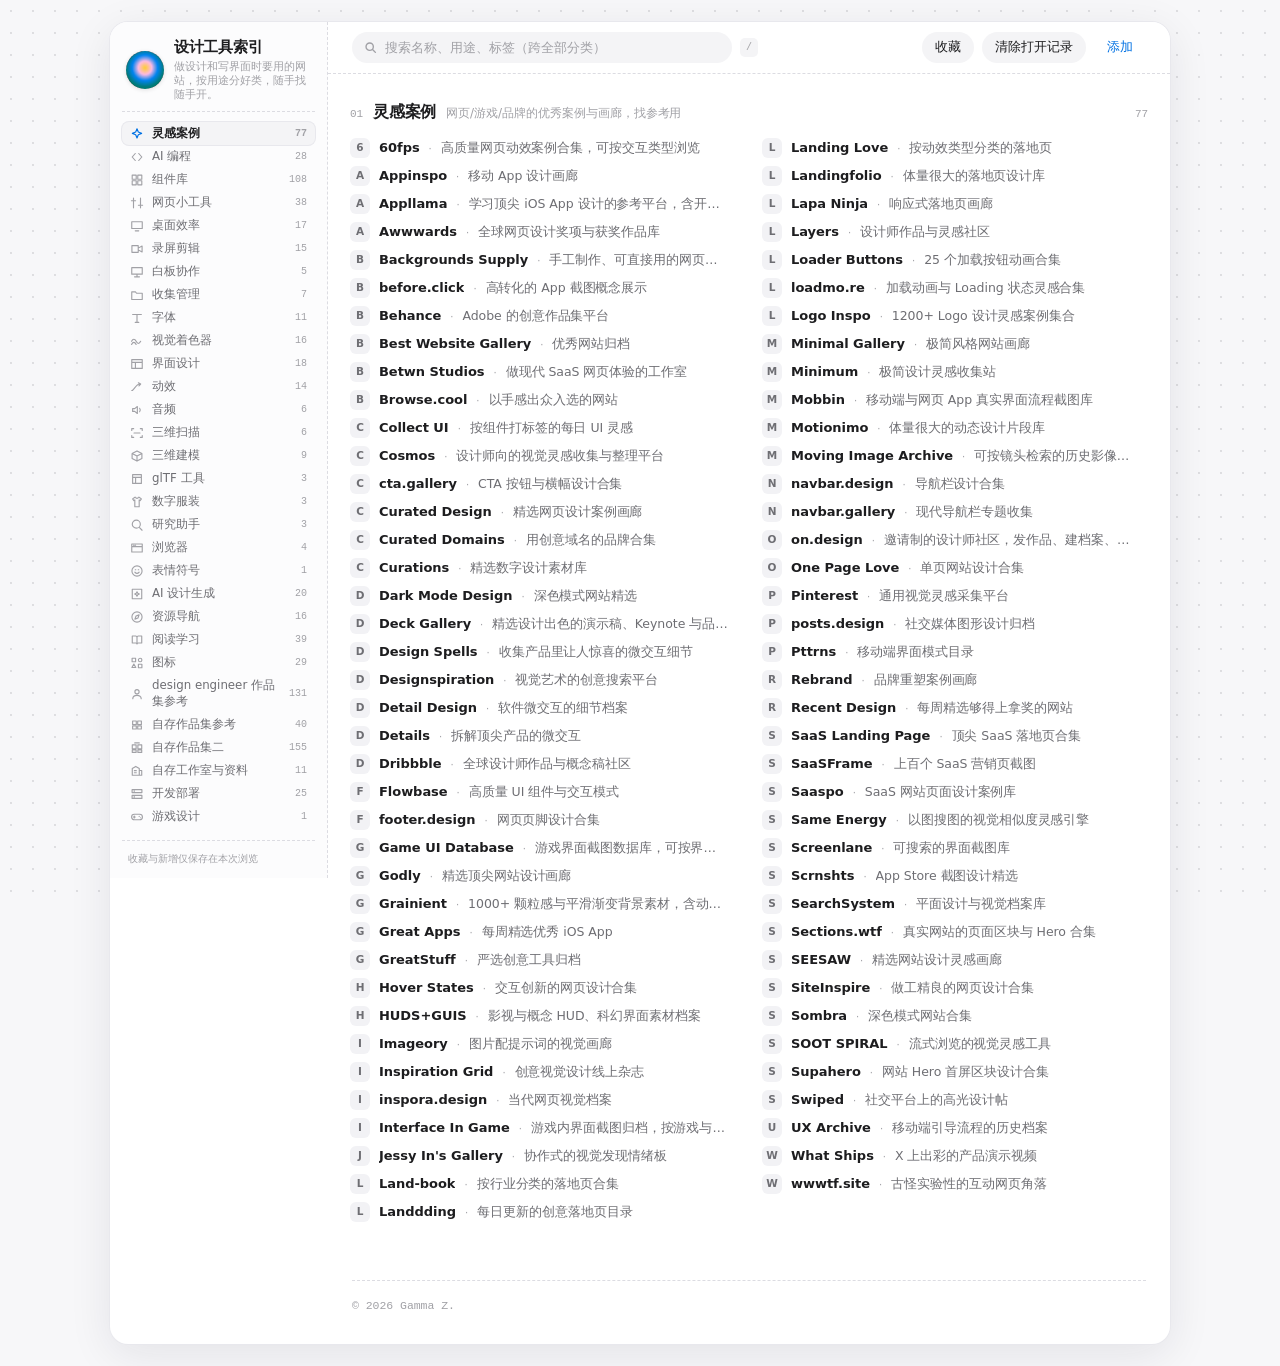
==== index.html @ 8b84fec6 "Add design tools index (856 sites)" ====
<!doctype html>
<html lang="zh-CN">
<head>
<meta charset="utf-8">
<meta name="viewport" content="width=device-width,initial-scale=1">
<title>设计工具索引</title>
<style>
:root{
  --bg:#FFFFFF; --side:#FCFCFD; --panel:#F4F4F6; --tile:#F2F2F5; --hover:#F5F5F7;
  --ink:#1D1D1F; --ink-2:#6E6E73; --ink-3:#A1A1A6;
  --line:#E8E8ED; --dash:#DCDCE2; --accent:#0071E3; --accent-soft:rgba(0,113,227,.08);
  --seen-bg:#F0F0F3; --seen-bar:#C9C9CE;
  --edge:#F7F7F9; --dot:22,22,30;
  --f:-apple-system,BlinkMacSystemFont,"SF Pro Text","SF Pro Display","Helvetica Neue",
     "PingFang SC","Hiragino Sans GB","Microsoft YaHei",system-ui,sans-serif;
  --fm:ui-monospace,SFMono-Regular,"SF Mono",Menlo,Consolas,monospace;
}
@media (prefers-color-scheme:dark){
  :root:not([data-theme="light"]){
    --bg:#000000; --side:#0A0A0B; --panel:#1A1A1C; --tile:#1C1C1E; --hover:#141416;
    --ink:#F5F5F7; --ink-2:#98989D; --ink-3:#6E6E73;
    --line:#242426; --dash:#2E2E31; --accent:#0A84FF; --accent-soft:rgba(10,132,255,.14);
    --seen-bg:#1A1A1C; --seen-bar:#3A3A3D;
    --edge:#050506; --dot:235,235,245;
  }
}
:root[data-theme="dark"]{
  --bg:#000000; --side:#0A0A0B; --panel:#1A1A1C; --tile:#1C1C1E; --hover:#141416;
  --ink:#F5F5F7; --ink-2:#98989D; --ink-3:#6E6E73;
  --line:#242426; --dash:#2E2E31; --accent:#0A84FF; --accent-soft:rgba(10,132,255,.14);
  --seen-bg:#1A1A1C; --seen-bar:#3A3A3D;
  --edge:#050506; --dot:235,235,245;
}
*{box-sizing:border-box}
[hidden]{display:none!important}
img{max-width:100%}
body{margin:0;color:var(--ink);font-family:var(--f);
  font-size:13px;line-height:1.5;-webkit-font-smoothing:antialiased;letter-spacing:-.003em;
  background:var(--edge)}
#dots{position:fixed;inset:0;z-index:0;pointer-events:none}
.page{position:relative;z-index:1;max-width:1060px;margin:22px auto;background:var(--bg);
  min-height:calc(100vh - 44px);border-radius:18px;overflow:hidden;
  box-shadow:0 0 0 1px var(--line),0 10px 44px rgba(20,20,40,.09)}
a{color:inherit;text-decoration:none}
:focus-visible{outline:2px solid var(--accent);outline-offset:2px;border-radius:8px}

.shell{display:grid;grid-template-columns:218px minmax(0,1fr);min-height:calc(100vh - 44px)}

/* ---------- sidebar ---------- */
.side{position:sticky;top:0;height:calc(100vh - 44px);overflow-y:auto;background:var(--side);
  border-right:1px dashed var(--dash);padding:16px 12px 12px;
  display:flex;flex-direction:column;gap:10px}
.brandrow{display:flex;align-items:center;gap:10px;padding:0 4px}
.mark{flex:none;width:38px;height:38px;border-radius:50%;object-fit:cover;
  box-shadow:0 1px 4px rgba(0,0,0,.12)}
.brand{font-size:15px;font-weight:600;letter-spacing:-.02em;line-height:1.25}
.tagline{font-size:10.5px;color:var(--ink-3);line-height:1.35;margin-top:2px}
.side hr{border:0;border-top:1px dashed var(--dash);margin:0}
.nav{display:flex;flex-direction:column;gap:0}
.nav button{display:flex;align-items:center;gap:8px;width:100%;border:0;background:transparent;
  color:var(--ink-2);font-family:var(--f);font-size:11.8px;text-align:left;
  padding:3.5px 8px;border-radius:7px;cursor:pointer;
  transition:background .18s ease,color .18s ease,transform .18s cubic-bezier(.2,.8,.3,1)}
.nav button:hover{background:var(--hover);color:var(--ink);transform:translateX(2px)}
.nav button:active{transform:translateX(2px) scale(.985)}
.nav button.on{background:var(--panel);color:var(--ink);font-weight:600;
  box-shadow:0 0 0 1px var(--line)}
.nav svg{flex:none;color:var(--ink-3);transition:color .18s ease}
.nav button.on svg{color:var(--accent)}
.nav .cnt{margin-left:auto;font-family:var(--fm);font-size:10px;color:var(--ink-3);
  font-variant-numeric:tabular-nums}
.side-foot{margin-top:auto;padding:10px 6px 0;border-top:1px dashed var(--dash);
  font-size:10px;color:var(--ink-3)}

/* ---------- top bar ---------- */
.topbar{position:sticky;top:0;z-index:20;display:flex;align-items:center;gap:8px;
  padding:10px 24px;background:color-mix(in srgb,var(--bg) 86%,transparent);
  backdrop-filter:saturate(180%) blur(20px);border-bottom:1px dashed var(--dash)}
.search{position:relative;flex:1 1 auto;max-width:380px}
.search input{width:100%;height:31px;border:0;border-radius:999px;background:var(--panel);
  color:var(--ink);font-family:var(--f);font-size:13px;padding:0 14px 0 33px;
  transition:box-shadow .2s ease,background .2s ease}
.search input:focus{outline:0;background:var(--bg);box-shadow:0 0 0 2px var(--accent-soft),0 0 0 1px var(--line)}
.search input::placeholder{color:var(--ink-3)}
.search svg{position:absolute;left:12px;top:8.5px;color:var(--ink-3)}
.kbd{font-family:var(--fm);font-size:10px;color:var(--ink-3);background:var(--panel);
  border-radius:5px;padding:2px 6px}
.tbtn{height:31px;padding:0 13px;border:0;border-radius:999px;background:var(--panel);
  color:var(--ink);font-family:var(--f);font-size:12.5px;cursor:pointer;white-space:nowrap}
.tbtn{transition:background .18s ease,box-shadow .18s ease,transform .18s cubic-bezier(.2,.8,.3,1),color .18s}
.tbtn:hover{background:var(--hover);box-shadow:0 0 0 1px var(--line)}
.tbtn:active{transform:scale(.96)}
.tbtn.on{background:var(--accent);color:#fff}
.tbtn.ghost{background:transparent;color:var(--accent)}
.spacer{margin-left:auto}

/* ---------- list ---------- */
main{padding:0 22px 20px}
section{padding-top:26px;animation:rise .34s cubic-bezier(.2,.8,.3,1) both}
@keyframes rise{from{opacity:0;transform:translateY(8px)}to{opacity:1;transform:none}}
.act{transition:color .16s ease,background .16s ease,transform .16s cubic-bezier(.2,.8,.3,1)}
.act:active{transform:scale(.88)}
.toast{animation:rise .28s cubic-bezier(.2,.8,.3,1) both}
.sec-h{display:flex;align-items:baseline;gap:10px;margin-bottom:10px;flex-wrap:wrap}
.sec-h .num{font-family:var(--fm);font-size:11px;color:var(--ink-3)}
.sec-h h2{font-size:16px;font-weight:600;margin:0;letter-spacing:-.015em}
.sec-h .note{font-size:12px;color:var(--ink-3)}
.sec-h .cnt{margin-left:auto;font-family:var(--fm);font-size:11px;color:var(--ink-3)}

.list{columns:1;column-gap:26px}
@media (min-width:1000px){ .list{columns:2} }
.row{display:flex;align-items:center;gap:9px;min-width:0;padding:4px 8px;
  margin-left:-8px;border-radius:8px;position:relative;break-inside:avoid;
  -webkit-column-break-inside:avoid;
  transition:background .2s ease,transform .2s cubic-bezier(.2,.8,.3,1)}
.row:hover{background:var(--hover);transform:translateX(3px)}
.row:active{transform:translateX(3px) scale(.995)}
.row .n,.row .d{transition:color .2s ease}
.row:hover .n{color:var(--accent)}
.row .ic{transition:transform .22s cubic-bezier(.2,.8,.3,1),opacity .2s ease}
.row:hover .ic{transform:scale(1.14)}
.ic{position:relative;flex:0 0 20px;width:20px;height:20px;border-radius:6px;overflow:hidden;
  background:var(--tile);display:grid;place-items:center}
.ic img{width:20px;height:20px;object-fit:contain;opacity:0;transition:opacity .18s}
.ic img.ok{opacity:1}
.ic .ltr{position:absolute;font-size:10.5px;font-weight:600;color:var(--ink-2)}
.ic img.ok+.ltr{display:none}
.n{font-size:13px;font-weight:600;white-space:nowrap;flex:0 0 auto;max-width:46%;
  overflow:hidden;text-overflow:ellipsis}
.dot{color:var(--ink-3);font-size:10px;flex:0 0 auto}
.d{font-size:12.5px;color:var(--ink-2);white-space:nowrap;overflow:hidden;
  text-overflow:ellipsis;min-width:0;flex:1 1 auto}

/* ---------- 作品集画廊 ---------- */
.gal{display:grid;grid-template-columns:minmax(0,1fr);gap:18px}
@media (min-width:620px){ .gal{grid-template-columns:repeat(2,minmax(0,1fr))} }
@media (min-width:1000px){ .gal{grid-template-columns:repeat(3,minmax(0,1fr))} }
.pcard{display:flex;flex-direction:column;gap:9px;border-radius:14px;min-width:0;
  transition:transform .22s cubic-bezier(.2,.8,.3,1)}
.pcard:hover{transform:translateY(-3px)}
.shotbox{position:relative;width:100%;aspect-ratio:4/3;overflow:hidden;border-radius:12px;
  background:var(--panel);box-shadow:0 0 0 1px var(--line),0 2px 10px rgba(20,20,40,.06);
  display:block}
.shotbox img{position:absolute;top:0;left:0;width:100%;height:auto;display:block;
  opacity:0;transition:opacity .4s ease;will-change:transform}
.shotbox img.ok{opacity:1}
.shotbox .ph{position:absolute;inset:0;display:grid;place-items:center;text-align:center;
  padding:16px;font-size:11px;color:var(--ink-3);line-height:1.5}
.shotbox .ph b{display:block;font-size:15px;color:var(--ink-2);font-weight:600;margin-bottom:4px}
.shotbox.loaded .ph{display:none}
.shotbox .sweep{position:absolute;inset:0;
  background:linear-gradient(100deg,var(--panel) 30%,var(--hover) 50%,var(--panel) 70%);
  background-size:220% 100%;animation:sweep 1.6s linear infinite}
.shotbox.loaded .sweep,.shotbox.failed .sweep{display:none}
.pname{display:flex;align-items:baseline;gap:8px;min-width:0;padding:0 2px}
.pname b{font-size:13.5px;font-weight:600;white-space:nowrap;overflow:hidden;
  text-overflow:ellipsis;transition:color .2s ease;flex:0 1 auto;max-width:100%}
.pcard:hover .pname b{color:var(--accent)}
.pname .pnote{font-size:10.5px;color:var(--ink-3);white-space:nowrap;overflow:hidden;
  text-overflow:ellipsis;font-style:italic;flex:1 1 0;min-width:0}
.pname .phost{margin-left:auto;font-family:var(--fm);font-size:9.5px;color:var(--ink-3);
  white-space:nowrap;flex:0 1 auto;overflow:hidden;text-overflow:ellipsis;max-width:45%}
.pcard.seen .pname b{color:var(--ink-3);font-weight:500}
.pcard.seen .shotbox{opacity:.72}
.pcard.last .shotbox{box-shadow:0 0 0 2px var(--seen-bar),0 2px 10px rgba(20,20,40,.06)}
@media (prefers-reduced-motion:reduce){ .shotbox img{transform:none!important} }

/* 打开过的标记 */
.row.seen .n{color:var(--ink-3);font-weight:500}
.row.seen .ic{opacity:.55}
.row.seen:hover .n{color:var(--accent)}
.seen-dot{flex:none;width:5px;height:5px;border-radius:50%;background:var(--ink-3);
  opacity:.5;display:none}
.row.seen .seen-dot{display:block}
.row.last{background:var(--seen-bg);box-shadow:inset 2px 0 0 var(--seen-bar)}
.row.last .n{color:var(--ink-2);font-weight:600}
.row.last .ic{opacity:.8}
.row.last .seen-dot{display:block;background:var(--seen-bar);opacity:1}

.act{flex:0 0 20px;width:20px;height:20px;border:0;padding:0;border-radius:6px;
  background:transparent;color:var(--ink-3);cursor:pointer;display:none;place-items:center}
.row:hover .act,.act.on{display:grid}
.act.on{color:#F5A623}
.act:hover{color:#F5A623;background:var(--panel)}
.act.del:hover{color:#FF3B30}

.empty{padding:80px 20px;text-align:center;color:var(--ink-2)}
.empty b{display:block;font-size:15px;font-weight:600;color:var(--ink);margin-bottom:5px}
.pagefoot{margin:34px 24px 0;padding:16px 0 30px;border-top:1px dashed var(--dash);
  font-size:11.5px;color:var(--ink-3);font-family:var(--fm)}

/* ---------- hover 预览 ---------- */
.pv{position:fixed;z-index:70;width:320px;aspect-ratio:16/10;border-radius:13px;overflow:hidden;
  background:var(--panel);box-shadow:0 0 0 1px var(--line),0 16px 46px rgba(20,20,40,.20);
  opacity:0;transform:translateY(8px) scale(.97);pointer-events:none;left:0;top:0;
  transition:opacity .26s ease,transform .26s cubic-bezier(.2,.8,.3,1),
             left .2s cubic-bezier(.2,.8,.3,1),top .2s cubic-bezier(.2,.8,.3,1)}
.pv.show{opacity:1;transform:translateY(0) scale(1)}
.pv::before{content:"";position:absolute;inset:0;
  background:linear-gradient(100deg,var(--panel) 30%,var(--hover) 50%,var(--panel) 70%);
  background-size:220% 100%;animation:sweep 1.5s linear infinite}
.pv.loaded::before{animation:none;opacity:0;transition:opacity .3s}
@keyframes sweep{to{background-position:-120% 0}}
.pv .shot{position:relative;display:block;width:100%;height:100%;object-fit:cover;
  object-position:top center;opacity:0;transition:opacity .34s ease}
.pv.loaded .shot{opacity:1}
@media (max-width:860px){ .pv{display:none} }

/* ---------- modal ---------- */
.scrim{position:fixed;inset:0;z-index:80;background:rgba(0,0,0,.35);
  display:grid;place-items:center;padding:20px}
.modal{width:min(400px,100%);max-height:86vh;overflow:auto;background:var(--bg);
  border-radius:16px;padding:22px;box-shadow:0 20px 60px rgba(0,0,0,.28)}
.modal h3{font-size:17px;font-weight:600;margin:0 0 4px;letter-spacing:-.01em}
.modal p.note{font-size:12.5px;color:var(--ink-2);margin:0 0 16px}
.field{display:flex;flex-direction:column;gap:5px;margin-bottom:11px}
.field label{font-size:11.5px;color:var(--ink-2)}
.field input,.field select,.field textarea{height:35px;padding:0 12px;border-radius:9px;
  border:1px solid var(--line);background:var(--bg);color:var(--ink);
  font-family:var(--f);font-size:13px;width:100%}
.field textarea{height:58px;padding:8px 12px;resize:vertical;line-height:1.5}
.field input:focus,.field textarea:focus,.field select:focus{outline:0;border-color:var(--accent)}
.acts{display:flex;gap:8px;justify-content:flex-end;margin-top:16px}
.acts .tbtn.go{background:var(--accent);color:#fff}
.hintline{font-size:12px;color:var(--ink-3);margin-top:11px}
.toast{position:fixed;left:50%;bottom:26px;transform:translateX(-50%);z-index:90;
  background:var(--ink);color:var(--bg);padding:8px 16px;border-radius:999px;font-size:13px}

@media (max-width:860px){
  .page{margin:0;border-radius:0;min-height:100vh}
  .shell{grid-template-columns:1fr;min-height:0}
  .side{height:auto}
  .side{position:static;height:auto;border-right:0;border-bottom:1px dashed var(--dash);
    padding:18px 16px;gap:14px}
  .mark{width:38px;height:38px}
  .nav{flex-direction:row;flex-wrap:wrap;gap:4px;margin-top:0}
  .nav button{width:auto;padding:5px 9px;font-size:12px}
  .side-foot{display:none}
  .topbar{padding:9px 16px} main{padding:0 16px 10px}
  .pagefoot{margin:24px 16px 0}
  .n{max-width:100%} .d{display:none}
  .kbd{display:none}
}
@media (prefers-reduced-motion:reduce){*{transition:none!important;animation:none!important}}
</style>
</head>
<body>

<canvas id="dots" aria-hidden="true"></canvas>
<div class="page">
<div class="shell">
  <aside class="side">
    <div class="brandrow">
      <img class="mark" src="[data-uri]" alt="">
      <div>
        <div class="brand">设计工具索引</div>
        <div class="tagline">做设计和写界面时要用的网站，按用途分好类，随手找随手开。</div>
      </div>
    </div>
    <hr>
    <nav class="nav" id="nav"></nav>
    <div class="side-foot" id="dbState"></div>
  </aside>

  <div>
    <header class="topbar">
      <div class="search">
        <svg width="13" height="13" viewBox="0 0 16 16" fill="none" stroke="currentColor" stroke-width="1.7">
          <circle cx="7" cy="7" r="4.5"/><path d="M10.5 10.5L14 14" stroke-linecap="round"/>
        </svg>
        <input id="q" type="search" placeholder="搜索名称、用途、标签（跨全部分类）" autocomplete="off">
      </div>
      <span class="kbd">/</span>
      <span class="spacer"></span>
      <button class="tbtn" id="starBtn" type="button">收藏</button>
      <button class="tbtn" id="seenBtn" type="button">清除打开记录</button>
      <button class="tbtn ghost" id="addBtn" type="button">添加</button>
    </header>
    <main id="main"></main>
    <div class="pagefoot">© 2026 Gamma Z.</div>
  </div>
</div>
</div>

<div class="pv" id="pv" aria-hidden="true"><img class="shot" id="pvShot" alt=""></div>

<div class="scrim" id="scrim" hidden>
  <div class="modal" role="dialog" aria-modal="true" aria-labelledby="mTitle">
    <h3 id="mTitle">添加网站</h3>
    <p class="note">会直接归到你选的分类里。</p>
    <div class="field"><label for="f-name">名称</label><input id="f-name" placeholder="例如 ThreeUI"></div>
    <div class="field"><label for="f-url">网址</label><input id="f-url" placeholder="https://..."></div>
    <div class="field"><label for="f-cat">分类</label><select id="f-cat"></select></div>
    <div class="field"><label for="f-desc">用途简介</label><textarea id="f-desc" placeholder="一句话说明它能干嘛"></textarea></div>
    <div class="field"><label for="f-tags">标签（逗号分隔，只用于搜索）</label><input id="f-tags" placeholder="动效, 组件, AI"></div>
    <div class="acts">
      <button class="tbtn" id="cancelBtn" type="button">取消</button>
      <button class="tbtn go" id="saveBtn" type="button">保存</button>
    </div>
    <p class="hintline" id="modalNote"></p>
  </div>
</div>

<script>
const CATS = [{"code": "01", "en": "Inspiration", "cn": "灵感案例", "note": "网页/游戏/品牌的优秀案例与画廊，找参考用"}, {"code": "02", "en": "AI Code", "cn": "AI 编程", "note": "AI 辅助写代码、生成界面的编辑器与工具"}, {"code": "03", "en": "Components", "cn": "组件库", "note": "可直接取用的前端 UI 组件与动效组件"}, {"code": "04", "en": "Web Utility", "cn": "网页小工具", "note": "取色、缓动、正则、SVG 压缩等在线小工具"}, {"code": "05", "en": "Desktop Utility", "cn": "桌面效率", "note": "本机效率工具：启动器、终端、传输、会议记录"}, {"code": "06", "en": "Video & Capture", "cn": "录屏剪辑", "note": "录屏、剪辑、串流与演示视频制作"}, {"code": "07", "en": "Whiteboard", "cn": "白板协作", "note": "无限画布、流程图与团队协作白板"}, {"code": "08", "en": "Organization", "cn": "收集管理", "note": "素材收集、笔记、知识库与任务管理"}, {"code": "09", "en": "Fonts", "cn": "字体", "note": "免费/可商用字体库与字体使用案例"}, {"code": "10", "en": "Visual", "cn": "视觉着色器", "note": "节点式创意编程、Shader 与实时视觉"}, {"code": "11", "en": "Interface", "cn": "界面设计", "note": "UI/UX 设计与原型工具"}, {"code": "12", "en": "Motion", "cn": "动效", "note": "二维动效、Lottie 与网页动画编排"}, {"code": "13", "en": "Audio", "cn": "音频", "note": "AI 语音、音效素材与游戏音频中间件"}, {"code": "14", "en": "Volumetric", "cn": "三维扫描", "note": "摄影测量、高斯泼溅与体积捕捉"}, {"code": "15", "en": "3D", "cn": "三维建模", "note": "三维建模、渲染与程序化工具"}, {"code": "16", "en": "glTF", "cn": "glTF 工具", "note": "glTF 模型的转换、压缩与预览"}, {"code": "17", "en": "Digital Fashion", "cn": "数字服装", "note": "三维服装设计与布料模拟"}, {"code": "18", "en": "Research", "cn": "研究助手", "note": "通用 AI 助手与资料研究工具"}, {"code": "19", "en": "Browser", "cn": "浏览器", "note": "设计/开发向的浏览器选择"}, {"code": "20", "en": "Emoji", "cn": "表情符号", "note": "emoji 制作与相关小工具"}, {"code": "21", "en": "AI Design", "cn": "AI 设计生成", "note": "用 AI 生成界面、落地页、图像音视频素材与设计规范文件"}, {"code": "22", "en": "Directories", "cn": "资源导航", "note": "别人整理好的设计资源合集，适合定期逛一逛挖新站"}, {"code": "23", "en": "Reading", "cn": "阅读学习", "note": "书、博客、课程与设计系统方法论"}, {"code": "24", "en": "Icons", "cn": "图标", "note": "图标库与图标搜索，按风格挑一套用"}, {"code": "25", "en": "Portfolios", "cn": "design engineer 作品集参考", "note": "别人整理的设计工程师作品集合集"}, {"code": "28", "en": "Saved Portfolios", "cn": "自存作品集参考", "note": "我自己收藏的个人作品集，整页预览随滚动展开"}, {"code": "30", "en": "Saved Portfolios II", "cn": "自存作品集二", "note": "第二批收藏的个人作品集，整页预览随滚动展开"}, {"code": "29", "en": "Studios & Reading", "cn": "自存工作室与资料", "note": "收藏的工作室、团队设计站与求职资料"}, {"code": "26", "en": "Build & Deploy", "cn": "开发部署", "note": "构建、测试、分析与部署平台等工程侧工具"}, {"code": "27", "en": "Game Design", "cn": "游戏设计", "note": "游戏机制、关卡与玩法设计的参考资料"}];
const BUILTIN = [{"id": "60fps", "c": "01", "n": "60fps", "u": "https://60fps.design/", "d": "高质量网页动效案例合集，可按交互类型浏览", "t": ["动效", "案例", "网页"]}, {"id": "appinspo", "c": "01", "n": "Appinspo", "u": "https://www.appinspo.com/", "d": "移动 App 设计画廊", "t": ["App", "画廊"]}, {"id": "appllama", "c": "01", "n": "Appllama", "u": "https://appllama.io/", "d": "学习顶尖 iOS App 设计的参考平台，含开源设计与动效项目", "t": ["App", "iOS", "参考"]}, {"id": "awwwards", "c": "01", "n": "Awwwards", "u": "https://www.awwwards.com/", "d": "全球网页设计奖项与获奖作品库", "t": ["画廊", "奖项", "网页"]}, {"id": "backgrounds-supply", "c": "01", "n": "Backgrounds Supply", "u": "https://backgrounds.supply/", "d": "手工制作、可直接用的网页背景", "t": ["背景", "素材"]}, {"id": "before-click", "c": "01", "n": "before.click", "u": "https://before.click/", "d": "高转化的 App 截图概念展示", "t": ["截图", "转化"]}, {"id": "behance", "c": "01", "n": "Behance", "u": "https://www.behance.net/", "d": "Adobe 的创意作品集平台", "t": ["作品集", "Adobe"]}, {"id": "best-website-gallery", "c": "01", "n": "Best Website Gallery", "u": "https://bestwebsite.gallery/", "d": "优秀网站归档", "t": ["画廊", "网页"]}, {"id": "betwn-studios", "c": "01", "n": "Betwn Studios", "u": "https://betwnstudios.com/", "d": "做现代 SaaS 网页体验的工作室", "t": ["工作室", "SaaS"]}, {"id": "browse-cool", "c": "01", "n": "Browse.cool", "u": "https://browse.cool/", "d": "以手感出众入选的网站", "t": ["手感", "画廊"]}, {"id": "collect-ui", "c": "01", "n": "Collect UI", "u": "https://collectui.com/", "d": "按组件打标签的每日 UI 灵感", "t": ["UI", "每日", "组件"]}, {"id": "cosmos", "c": "01", "n": "Cosmos", "u": "https://www.cosmos.so/", "d": "设计师向的视觉灵感收集与整理平台", "t": ["收集", "视觉", "灵感"]}, {"id": "cta-gallery", "c": "01", "n": "cta.gallery", "u": "https://cta.gallery/", "d": "CTA 按钮与横幅设计合集", "t": ["CTA", "按钮"]}, {"id": "curated-design", "c": "01", "n": "Curated Design", "u": "https://www.curated.design/", "d": "精选网页设计案例画廊", "t": ["画廊", "网页"]}, {"id": "curated-domains", "c": "01", "n": "Curated Domains", "u": "https://curated.domains/", "d": "用创意域名的品牌合集", "t": ["域名", "品牌"]}, {"id": "curations", "c": "01", "n": "Curations", "u": "https://curations.supply/", "d": "精选数字设计素材库", "t": ["素材", "精选"]}, {"id": "dark-mode-design", "c": "01", "n": "Dark Mode Design", "u": "https://www.darkmodedesign.com/", "d": "深色模式网站精选", "t": ["深色", "画廊"]}, {"id": "deck-gallery", "c": "01", "n": "Deck Gallery", "u": "https://www.deck.gallery/", "d": "精选设计出色的演示稿、Keynote 与品牌规范", "t": ["演示", "PPT", "画廊"]}, {"id": "design-spells", "c": "01", "n": "Design Spells", "u": "https://www.designspells.com/", "d": "收集产品里让人惊喜的微交互细节", "t": ["微交互", "细节", "案例"]}, {"id": "designspiration", "c": "01", "n": "Designspiration", "u": "https://www.designspiration.com/", "d": "视觉艺术的创意搜索平台", "t": ["搜索", "视觉"]}, {"id": "detail-design", "c": "01", "n": "Detail Design", "u": "https://detail.design/", "d": "软件微交互的细节档案", "t": ["微交互", "细节"]}, {"id": "details", "c": "01", "n": "Details", "u": "https://www.details.so/", "d": "拆解顶尖产品的微交互", "t": ["微交互", "拆解"]}, {"id": "dribbble", "c": "01", "n": "Dribbble", "u": "https://dribbble.com/", "d": "全球设计师作品与概念稿社区", "t": ["社区", "作品"]}, {"id": "flowbase", "c": "01", "n": "Flowbase", "u": "https://www.flowbase.co/", "d": "高质量 UI 组件与交互模式", "t": ["组件", "交互", "模板"]}, {"id": "footer-design", "c": "01", "n": "footer.design", "u": "https://footer.design/", "d": "网页页脚设计合集", "t": ["页脚", "画廊"]}, {"id": "game-ui-database", "c": "01", "n": "Game UI Database", "u": "https://www.gameuidatabase.com/", "d": "游戏界面截图数据库，可按界面元素筛选", "t": ["游戏", "UI", "数据库"]}, {"id": "godly", "c": "01", "n": "Godly", "u": "https://godly.website/", "d": "精选顶尖网站设计画廊", "t": ["画廊", "网页"]}, {"id": "grainient", "c": "01", "n": "Grainient", "u": "https://grainient.supply/", "d": "1000+ 颗粒感与平滑渐变背景素材，含动态渐变和实时着色器工具", "t": ["渐变", "背景", "素材"]}, {"id": "great-apps", "c": "01", "n": "Great Apps", "u": "https://greatapps.fyi/", "d": "每周精选优秀 iOS App", "t": ["iOS", "App", "每周"]}, {"id": "greatstuff", "c": "01", "n": "GreatStuff", "u": "https://greatstuff.fyi/", "d": "严选创意工具归档", "t": ["工具", "精选"]}, {"id": "hover-states", "c": "01", "n": "Hover States", "u": "https://hoverstat.es/", "d": "交互创新的网页设计合集", "t": ["交互", "画廊"]}, {"id": "huds-guis", "c": "01", "n": "HUDS+GUIS", "u": "https://www.hudsandguis.com/", "d": "影视与概念 HUD、科幻界面素材档案", "t": ["HUD", "科幻", "影视"]}, {"id": "imageory", "c": "01", "n": "Imageory", "u": "https://www.imageory.in/", "d": "图片配提示词的视觉画廊", "t": ["灵感", "AI", "图片"]}, {"id": "inspiration-grid", "c": "01", "n": "Inspiration Grid", "u": "https://theinspirationgrid.com/", "d": "创意视觉设计线上杂志", "t": ["杂志", "视觉"]}, {"id": "inspora-design", "c": "01", "n": "inspora.design", "u": "https://www.inspora.design/", "d": "当代网页视觉档案", "t": ["视觉", "档案"]}, {"id": "interface-in-game", "c": "01", "n": "Interface In Game", "u": "https://interfaceingame.com/", "d": "游戏内界面截图归档，按游戏与界面类型分类", "t": ["游戏", "UI", "截图"]}, {"id": "jessy-in-s-gallery", "c": "01", "n": "Jessy In's Gallery", "u": "https://gallery.jessyin.world/", "d": "协作式的视觉发现情绪板", "t": ["情绪板", "协作"]}, {"id": "land-book", "c": "01", "n": "Land-book", "u": "https://land-book.com/", "d": "按行业分类的落地页合集", "t": ["落地页", "行业"]}, {"id": "landdding", "c": "01", "n": "Landdding", "u": "https://landdding.com/", "d": "每日更新的创意落地页目录", "t": ["落地页", "每日"]}, {"id": "landing-love", "c": "01", "n": "Landing Love", "u": "https://landing.love/", "d": "按动效类型分类的落地页", "t": ["落地页", "动效"]}, {"id": "landingfolio", "c": "01", "n": "Landingfolio", "u": "https://www.landingfolio.com/", "d": "体量很大的落地页设计库", "t": ["落地页", "库"]}, {"id": "lapa-ninja", "c": "01", "n": "Lapa Ninja", "u": "https://www.lapa.ninja/", "d": "响应式落地页画廊", "t": ["落地页", "响应式"]}, {"id": "layers", "c": "01", "n": "Layers", "u": "https://layers.to/explore", "d": "设计师作品与灵感社区", "t": ["社区", "作品集"]}, {"id": "loader-buttons", "c": "01", "n": "Loader Buttons", "u": "https://loader-buttons.appllama.io/", "d": "25 个加载按钮动画合集", "t": ["按钮", "加载", "动效"]}, {"id": "loadmo-re", "c": "01", "n": "loadmo.re", "u": "https://loadmo.re/", "d": "加载动画与 Loading 状态灵感合集", "t": ["加载", "动效"]}, {"id": "logo-inspo", "c": "01", "n": "Logo Inspo", "u": "https://logoinspo.com/", "d": "1200+ Logo 设计灵感案例集合", "t": ["logo", "品牌", "灵感"]}, {"id": "minimal-gallery", "c": "01", "n": "Minimal Gallery", "u": "https://minimal.gallery/", "d": "极简风格网站画廊", "t": ["极简", "画廊", "网页"]}, {"id": "minimum", "c": "01", "n": "Minimum", "u": "https://mnmm.xyz/", "d": "极简设计灵感收集站", "t": ["极简", "灵感"]}, {"id": "mobbin", "c": "01", "n": "Mobbin", "u": "https://mobbin.com/", "d": "移动端与网页 App 真实界面流程截图库", "t": ["App", "流程", "截图"]}, {"id": "motionimo", "c": "01", "n": "Motionimo", "u": "https://motionimo.xyz/", "d": "体量很大的动态设计片段库", "t": ["动效", "素材"]}, {"id": "moving-image-archive", "c": "01", "n": "Moving Image Archive", "u": "https://www.movingimagearchive.com/", "d": "可按镜头检索的历史影像片段档案，找素材与参考", "t": ["影像", "档案", "素材"]}, {"id": "navbar-design", "c": "01", "n": "navbar.design", "u": "https://navbar.design/", "d": "导航栏设计合集", "t": ["导航栏", "模式"]}, {"id": "navbar-gallery", "c": "01", "n": "navbar.gallery", "u": "https://navbar.gallery/", "d": "现代导航栏专题收集", "t": ["导航栏", "画廊"]}, {"id": "on-design", "c": "01", "n": "on.design", "u": "https://on.design/", "d": "邀请制的设计师社区，发作品、建档案、发现独立设计师与工作室", "t": ["社区", "作品", "设计师"]}, {"id": "one-page-love", "c": "01", "n": "One Page Love", "u": "https://onepagelove.com/", "d": "单页网站设计合集", "t": ["单页", "画廊"]}, {"id": "pinterest", "c": "01", "n": "Pinterest", "u": "https://pinterest.com/", "d": "通用视觉灵感采集平台", "t": ["收集", "视觉"]}, {"id": "posts-design", "c": "01", "n": "posts.design", "u": "https://posts.design/", "d": "社交媒体图形设计归档", "t": ["社媒", "图形"]}, {"id": "pttrns", "c": "01", "n": "Pttrns", "u": "https://pttrns.com/", "d": "移动端界面模式目录", "t": ["移动端", "模式"]}, {"id": "rebrand", "c": "01", "n": "Rebrand", "u": "https://www.rebrand.gallery/", "d": "品牌重塑案例画廊", "t": ["品牌", "VI", "案例"]}, {"id": "recent-design", "c": "01", "n": "Recent Design", "u": "https://recent.design/", "d": "每周精选够得上拿奖的网站", "t": ["画廊", "每周"]}, {"id": "saas-landing-page", "c": "01", "n": "SaaS Landing Page", "u": "https://saaslandingpage.com/", "d": "顶尖 SaaS 落地页合集", "t": ["SaaS", "落地页"]}, {"id": "saasframe", "c": "01", "n": "SaaSFrame", "u": "https://www.saasframe.io/", "d": "上百个 SaaS 营销页截图", "t": ["SaaS", "营销页"]}, {"id": "saaspo", "c": "01", "n": "Saaspo", "u": "https://saaspo.com/", "d": "SaaS 网站页面设计案例库", "t": ["SaaS", "落地页", "案例"]}, {"id": "same-energy", "c": "01", "n": "Same Energy", "u": "https://same.energy/", "d": "以图搜图的视觉相似度灵感引擎", "t": ["以图搜图", "视觉"]}, {"id": "screenlane", "c": "01", "n": "Screenlane", "u": "https://screenlane.com/", "d": "可搜索的界面截图库", "t": ["截图", "搜索"]}, {"id": "scrnshts", "c": "01", "n": "Scrnshts", "u": "https://scrnshts.club/", "d": "App Store 截图设计精选", "t": ["App Store", "截图"]}, {"id": "searchsystem", "c": "01", "n": "SearchSystem", "u": "https://searchsystem.co/", "d": "平面设计与视觉档案库", "t": ["平面", "档案", "视觉"]}, {"id": "sections-wtf", "c": "01", "n": "Sections.wtf", "u": "https://sections.wtf/", "d": "真实网站的页面区块与 Hero 合集", "t": ["区块", "Hero"]}, {"id": "seesaw", "c": "01", "n": "SEESAW", "u": "https://www.seesaw.website/", "d": "精选网站设计灵感画廊", "t": ["画廊", "网页"]}, {"id": "siteinspire", "c": "01", "n": "SiteInspire", "u": "https://www.siteinspire.com/", "d": "做工精良的网页设计合集", "t": ["画廊", "网页"]}, {"id": "sombra", "c": "01", "n": "Sombra", "u": "https://sombra.design/", "d": "深色模式网站合集", "t": ["深色", "画廊"]}, {"id": "soot-spiral", "c": "01", "n": "SOOT SPIRAL", "u": "https://spiral.soot.com/spiral", "d": "流式浏览的视觉灵感工具", "t": ["灵感", "浏览"]}, {"id": "supahero", "c": "01", "n": "Supahero", "u": "https://www.supahero.io/", "d": "网站 Hero 首屏区块设计合集", "t": ["Hero", "落地页", "案例"]}, {"id": "swiped", "c": "01", "n": "Swiped", "u": "https://swiped.design/", "d": "社交平台上的高光设计帖", "t": ["社媒", "精选"]}, {"id": "ux-archive", "c": "01", "n": "UX Archive", "u": "https://uxarchive.com/", "d": "移动端引导流程的历史档案", "t": ["流程", "移动端", "归档"]}, {"id": "what-ships", "c": "01", "n": "What Ships", "u": "https://whatships.com/", "d": "X 上出彩的产品演示视频", "t": ["演示", "视频"]}, {"id": "wwwtf-site", "c": "01", "n": "wwwtf.site", "u": "https://wwwtf.site/", "d": "古怪实验性的互动网页角落", "t": ["实验", "趣味"]}, {"id": "agentation", "c": "02", "n": "Agentation", "u": "https://www.agentation.com/", "d": "把屏幕上的批注变成 Agent 上下文", "t": ["批注", "Agent"]}, {"id": "agentcn", "c": "02", "n": "agentcn", "u": "https://agentcn.run/", "d": "可上生产的 React AI 代理配方", "t": ["AI", "React", "代理"]}, {"id": "arc-labs", "c": "02", "n": "Arc labs", "u": "https://www.arclabs.space/", "d": "模拟技术面试的 AI 求职套件", "t": ["求职", "面试", "AI"]}, {"id": "bb", "c": "02", "n": "bb", "u": "https://getbb.app/", "d": "给编程代理用的开源开发环境", "t": ["AI", "环境", "开源"]}, {"id": "bolt-new", "c": "02", "n": "Bolt.new", "u": "https://bolt.new/", "d": "浏览器内用 AI 生成并部署全栈应用", "t": ["AI", "全栈", "生成"]}, {"id": "capacity", "c": "02", "n": "Capacity", "u": "https://capacity.so/", "d": "用自然语言生成全栈应用的工作台", "t": ["AI", "全栈", "生成"]}, {"id": "claude-code", "c": "02", "n": "Claude Code", "u": "https://claude.com/product/claude-code", "d": "Anthropic 的终端 AI 编程助手", "t": ["AI", "终端", "编程"]}, {"id": "cline", "c": "02", "n": "Cline", "u": "https://cline.bot/", "d": "VS Code 内的自主 AI 编程代理", "t": ["AI", "VSCode", "代理"]}, {"id": "cursor", "c": "02", "n": "Cursor", "u": "https://www.cursor.com/", "d": "内置 AI 的代码编辑器", "t": ["AI", "编辑器"]}, {"id": "distill", "c": "02", "n": "Distill", "u": "https://distill.id/", "d": "帮你整理零散研究笔记的智能体", "t": ["笔记", "研究", "AI"]}, {"id": "dray", "c": "02", "n": "Dray", "u": "https://www.drayhq.com/", "d": "统一管理编程代理的桌面工作台", "t": ["AI", "代理", "桌面"]}, {"id": "efecto", "c": "02", "n": "Efecto", "u": "https://efecto.app/", "d": "Agent 优先的可视化网页画布", "t": ["AI", "画布", "MCP"]}, {"id": "fx", "c": "02", "n": "fx", "u": "https://fx.sh/", "d": "用 Zig 写的高性能编程代理 CLI", "t": ["AI", "CLI", "性能"]}, {"id": "ghostex", "c": "02", "n": "Ghostex", "u": "https://ghostex.dev/", "d": "并行调度多个后台编程代理", "t": ["AI", "代理", "调度"]}, {"id": "herdr", "c": "02", "n": "Herdr", "u": "https://herdr.dev/", "d": "分布式管理编程代理任务", "t": ["AI", "代理", "调度"]}, {"id": "integrations-sh", "c": "02", "n": "integrations.sh", "u": "https://integrations.sh/", "d": "给 Agent 用的 API 集成说明库", "t": ["API", "Agent"]}, {"id": "is-agentic-com", "c": "02", "n": "is-agentic.com", "u": "https://is-agentic.com/", "d": "评估网站对爬虫/Agent 的友好度", "t": ["评估", "Agent"]}, {"id": "mcpcn", "c": "02", "n": "mcpcn", "u": "https://mcpcn.dev/", "d": "ChatGPT/Claude/MCP 应用的 React 组件", "t": ["MCP", "React", "AI"]}, {"id": "openai-codex", "c": "02", "n": "OpenAI Codex", "u": "https://openai.com/codex/", "d": "OpenAI 的编程代理", "t": ["AI", "代理", "编程"]}, {"id": "opencode", "c": "02", "n": "OpenCode", "u": "https://opencode.ai/", "d": "开源的终端 AI 编程代理", "t": ["AI", "终端", "开源"]}, {"id": "scira", "c": "02", "n": "Scira", "u": "https://scira.ai/", "d": "开源的极简 AI 搜索引擎", "t": ["AI", "搜索", "开源"]}, {"id": "skills", "c": "02", "n": "Skills", "u": "https://skills.sh/", "d": "AI Agent 技能（Skills）发现与分享平台", "t": ["AI", "Skills", "Agent"]}, {"id": "skillsync", "c": "02", "n": "SkillSync", "u": "https://skillsync.com/", "d": "在各编辑器之间同步代理上下文", "t": ["AI", "同步", "上下文"]}, {"id": "soubi", "c": "02", "n": "Soubi", "u": "https://soubi.vercel.app/", "d": "编译 Agent 技能定义的工具", "t": ["AI", "Skills"]}, {"id": "v0-by-vercel", "c": "02", "n": "v0 by Vercel", "u": "https://v0.dev/", "d": "文字生成 React/Tailwind 界面代码", "t": ["AI", "React", "生成UI"]}, {"id": "webclaw", "c": "02", "n": "Webclaw", "u": "https://webclaw.io/", "d": "把任意网页转成结构化 Markdown", "t": ["抓取", "Markdown"]}, {"id": "windsurf", "c": "02", "n": "Windsurf", "u": "https://codeium.com/windsurf", "d": "带 AI 流程代理的代码编辑器", "t": ["AI", "编辑器", "代理"]}, {"id": "zed", "c": "02", "n": "Zed", "u": "https://zed.dev/agentic", "d": "高性能编辑器，内置协作与 AI 代理", "t": ["编辑器", "协作", "AI"]}, {"id": "21st-dev", "c": "03", "n": "21st.dev", "u": "https://21st.dev/", "d": "shadcn 风格的 React 组件市集", "t": ["React", "shadcn", "组件"]}, {"id": "23rd", "c": "03", "n": "23rd", "u": "https://23rd.dev/", "d": "支持 React 与 Svelte 的 shadcn 组件", "t": ["shadcn", "Svelte"]}, {"id": "8bitcn", "c": "03", "n": "8bitcn", "u": "https://8bitcn.com/", "d": "复古 8bit 风格的 shadcn 组件", "t": ["复古", "像素", "shadcn"]}, {"id": "aceternity-ui", "c": "03", "n": "Aceternity UI", "u": "https://ui.aceternity.com/", "d": "潮流动效组件与 Hero 区块", "t": ["动效", "Hero", "组件"]}, {"id": "amicro", "c": "03", "n": "Amicro", "u": "https://amicro.vercel.app/", "d": "轻量即插即用的 React 微动效原语", "t": ["React", "微动效"]}, {"id": "animata", "c": "03", "n": "Animata", "u": "https://animata.design/", "d": "手工打造的开源动效组件合集", "t": ["React", "动效", "开源"]}, {"id": "animate-ui", "c": "03", "n": "Animate UI", "u": "https://animate-ui.com/", "d": "用 Motion 做动效的无障碍 shadcn 组件", "t": ["shadcn", "动效", "无障碍"]}, {"id": "annnimate", "c": "03", "n": "Annnimate", "u": "https://annnimate.com/", "d": "可上生产的 GSAP 动效组件", "t": ["GSAP", "动效"]}, {"id": "astryx", "c": "03", "n": "Astryx", "u": "https://astryx.atmeta.com/", "d": "Meta 出品的可定制 React 设计系统", "t": ["React", "设计系统", "Meta"]}, {"id": "base-cn", "c": "03", "n": "Base CN", "u": "https://basecn.dev/", "d": "把 Base UI 适配成 shadcn 风格", "t": ["shadcn", "BaseUI"]}, {"id": "base-ui", "c": "03", "n": "Base UI", "u": "https://base-ui.com/", "d": "Radix 与 MUI 团队出品的无样式组件底座", "t": ["React", "无样式", "底座"]}, {"id": "bearnie", "c": "03", "n": "Bearnie", "u": "https://bearnie.dev/", "d": "Astro + Tailwind 组件合集", "t": ["Astro", "Tailwind"]}, {"id": "beautiful-ui", "c": "03", "n": "Beautiful UI", "u": "https://beautifului.dev/", "d": "为 Web 应用打磨的可复制组件", "t": ["组件", "应用"]}, {"id": "bencho", "c": "03", "n": "Bencho", "u": "https://bencho.dev/", "d": "可实时调参的交互式 UI 区块库，直接取用进项目", "t": ["组件", "交互", "区块"]}, {"id": "beui", "c": "03", "n": "beUI", "u": "https://beui.dev/", "d": "Tailwind + 动效的 React 组件", "t": ["React", "Tailwind", "动效"]}, {"id": "blocks-so", "c": "03", "n": "blocks.so", "u": "https://blocks.so/", "d": "开源网页区块，可用 CLI 直接装", "t": ["开源", "区块", "CLI"]}, {"id": "butter-nav", "c": "03", "n": "Butter Nav", "u": "https://butter-nav.vercel.app/", "d": "会流体变形的巨型导航菜单", "t": ["导航", "动效"]}, {"id": "canvas-ui", "c": "03", "n": "Canvas UI", "u": "https://canvasui.dev/", "d": "GPU 加速的液态物理与 Canvas 着色器", "t": ["Canvas", "GPU", "物理"]}, {"id": "colorion-text-effects", "c": "03", "n": "Colorion Text Effects", "u": "https://text-effects.colorion.co/", "d": "可直接复制的文字动效", "t": ["文字", "动效"]}, {"id": "component-gallery", "c": "03", "n": "Component Gallery", "u": "https://component.gallery/", "d": "各大设计系统的组件命名与用法对照", "t": ["设计系统", "组件", "对照"]}, {"id": "componentry", "c": "03", "n": "Componentry", "u": "https://componentry.dev/", "d": "可定制的 React UI 原语", "t": ["React", "原语"]}, {"id": "coss-ui", "c": "03", "n": "coss ui", "u": "https://coss.com/ui", "d": "基于 Base UI 的可复制组件", "t": ["组件", "BaseUI"]}, {"id": "cult-ui", "c": "03", "n": "Cult UI", "u": "https://www.cult-ui.com/", "d": "用 Framer Motion 做的动效 React 组件", "t": ["React", "动效"]}, {"id": "cursify", "c": "03", "n": "Cursify", "u": "https://cursify.vercel.app/", "d": "自定义鼠标光标特效组件集", "t": ["光标", "特效", "组件"]}, {"id": "daisyui", "c": "03", "n": "daisyUI", "u": "https://daisyui.com/components/", "d": "基于 Tailwind 的组件类名库，一行 class 出一个组件", "t": ["Tailwind", "CSS", "组件"]}, {"id": "devl", "c": "03", "n": "devl", "u": "https://www.devl.dev/", "d": "极简实验性的 Web 组件", "t": ["极简", "实验"]}, {"id": "dither-kit", "c": "03", "n": "Dither Kit", "u": "https://www.tripwire.sh/dither-kit", "d": "复古抖动风格的图表组件", "t": ["图表", "复古", "抖动"]}, {"id": "dot-matrix", "c": "03", "n": "Dot Matrix", "u": "https://dotmatrix.zzzzshawn.cloud/", "d": "五十多个点阵风格加载动画", "t": ["加载", "点阵", "shadcn"]}, {"id": "easy-ui", "c": "03", "n": "Easy UI", "u": "https://easyui.pro/", "d": "主打快速搭建的可复制组件库", "t": ["组件", "快速"]}, {"id": "editorcn", "c": "03", "n": "editorcn", "u": "https://editorcn.vercel.app/", "d": "基于 Tiptap 的富文本编辑器组件", "t": ["编辑器", "React"]}, {"id": "eldora-ui", "c": "03", "n": "Eldora UI", "u": "https://eldoraui.site/", "d": "为落地页准备的动效组件", "t": ["落地页", "动效"]}, {"id": "emailcn", "c": "03", "n": "emailcn", "u": "https://emailcn.run/", "d": "响应式邮件组件，支持 React Email/MJML", "t": ["邮件", "React"]}, {"id": "evil-buttons", "c": "03", "n": "Evil Buttons", "u": "https://www.evilbuttons.com/", "d": "手感很足的交互按钮组件", "t": ["按钮", "交互"]}, {"id": "evil-charts", "c": "03", "n": "Evil Charts", "u": "https://evilcharts.com/", "d": "为 shadcn 做的动效 SVG 图表", "t": ["图表", "SVG", "动效"]}, {"id": "fancy-components", "c": "03", "n": "Fancy Components", "u": "https://www.fancycomponents.dev/", "d": "炫酷动效 React 组件集合", "t": ["React", "动效", "组件"]}, {"id": "float-ui", "c": "03", "n": "Float UI", "u": "https://floatui.com/", "d": "为营销官网做的 Tailwind 组件", "t": ["Tailwind", "营销页"]}, {"id": "flowbite", "c": "03", "n": "Flowbite", "u": "https://flowbite.com/", "d": "体量很大的 Tailwind 组件库", "t": ["Tailwind", "组件库"]}, {"id": "fluid-functionalism", "c": "03", "n": "Fluid Functionalism", "u": "https://www.fluidfunctionalism.com/", "d": "带物理动效、讲究目的性的组件", "t": ["物理动效", "组件"]}, {"id": "flyonui", "c": "03", "n": "FlyonUI", "u": "https://flyonui.com/", "d": "语义化 Tailwind 组件，支持 v4", "t": ["Tailwind", "组件"]}, {"id": "forgeui", "c": "03", "n": "ForgeUI", "u": "https://forgeui.in/", "d": "带动效的 React + Tailwind 组件与模板", "t": ["React", "Tailwind", "动效"]}, {"id": "frameblox", "c": "03", "n": "Frameblox", "u": "https://frameblox.com/", "d": "模块化的 Framer 页面段落与模板", "t": ["Framer", "模板"]}, {"id": "framecn", "c": "03", "n": "framecn", "u": "https://framecn.dev/", "d": "基于 Editframe 的视频渲染组件", "t": ["视频", "React"]}, {"id": "framer-university-resources", "c": "03", "n": "Framer University Resources", "u": "https://framer.university/resources", "d": "Framer 组件与模板资源库", "t": ["Framer", "模板", "组件"]}, {"id": "getlayers", "c": "03", "n": "GetLayers", "u": "https://getlayers.ai/", "d": "生成电影感页面区块的 AI 提示词", "t": ["AI", "提示词", "区块"]}, {"id": "gradient-spin", "c": "03", "n": "Gradient Spin", "u": "https://gradient-spin.vercel.app/", "d": "旋转渐变的加载指示器", "t": ["加载", "渐变", "React"]}, {"id": "great-ui", "c": "03", "n": "Great UI", "u": "https://www.great-ui.com/", "d": "可复制的 React + Tailwind 组件", "t": ["React", "Tailwind"]}, {"id": "headless-ui", "c": "03", "n": "Headless UI", "u": "https://headlessui.com/", "d": "Tailwind 官方的无样式无障碍组件", "t": ["无样式", "无障碍"]}, {"id": "heroui", "c": "03", "n": "HeroUI", "u": "https://www.heroui.com/", "d": "现代 React UI 库，NextUI 的新名字", "t": ["React", "组件库"]}, {"id": "hexter-ui", "c": "03", "n": "Hexter UI", "u": "https://hexter-ui.com/", "d": "干净的 shadcn 组件合集", "t": ["shadcn", "组件"]}, {"id": "hover-dev", "c": "03", "n": "Hover.dev", "u": "https://hover.dev/", "d": "React + Tailwind 的动效 UI 组件合集", "t": ["React", "Tailwind", "动效"]}, {"id": "hyperui", "c": "03", "n": "HyperUI", "u": "https://www.hyperui.dev/", "d": "免费开源的 Tailwind 组件", "t": ["Tailwind", "免费", "开源"]}, {"id": "inspira-ui", "c": "03", "n": "Inspira UI", "u": "https://inspira-ui.com/", "d": "Vue / Nuxt 版的动效组件库，上百个现成组件", "t": ["Vue", "Nuxt", "动效"]}, {"id": "interior-dev", "c": "03", "n": "interior.dev", "u": "https://www.interior.dev/", "d": "点击手感调得很细的微交互", "t": ["微交互", "手感"]}, {"id": "kibo-ui", "c": "03", "n": "Kibo UI", "u": "https://www.kibo-ui.com/", "d": "专为 AI 界面做的组件注册表", "t": ["AI", "组件", "shadcn"]}, {"id": "kokonut-ui", "c": "03", "n": "Kokonut UI", "u": "https://kokonutui.com/", "d": "有创意的交互式 shadcn 组件", "t": ["shadcn", "交互"]}, {"id": "libraries-dev", "c": "03", "n": "Libraries.dev", "u": "https://libraries.dev/", "d": "给 Agent 用的 UI 效果与组件", "t": ["AI", "组件", "效果"]}, {"id": "lightswind", "c": "03", "n": "Lightswind", "u": "https://lightswind.com/", "d": "带光效与发光质感的 Tailwind 组件", "t": ["Tailwind", "光效"]}, {"id": "magic-ui", "c": "03", "n": "Magic UI", "u": "https://magicui.design/", "d": "为落地页打造的动效组件", "t": ["落地页", "动效", "组件"]}, {"id": "meraki-ui", "c": "03", "n": "Meraki UI", "u": "https://merakiui.com/", "d": "支持从右到左语言的 Tailwind 组件", "t": ["Tailwind", "RTL"]}, {"id": "motion-primitives", "c": "03", "n": "Motion Primitives", "u": "https://motion-primitives.com/", "d": "基于 Motion 的动效组件库", "t": ["动效", "React", "组件"]}, {"id": "nex-ui", "c": "03", "n": "Nex UI", "u": "https://nexui.dev/", "d": "面向初创产品的可扩展组件库", "t": ["组件库", "初创"]}, {"id": "nexvyn-ui", "c": "03", "n": "Nexvyn UI", "u": "https://ui.nexvyn.dev/", "d": "打磨过的即插即用界面组件", "t": ["组件", "界面"]}, {"id": "ninja-ui", "c": "03", "n": "Ninja UI", "u": "https://ninna-ui.dev/", "d": "追求加载速度的轻量组件", "t": ["轻量", "性能"]}, {"id": "numberflow", "c": "03", "n": "NumberFlow", "u": "https://number-flow.barvian.me/", "d": "数字滚动过渡动画组件", "t": ["数字", "动效", "组件"]}, {"id": "odyssey-ui", "c": "03", "n": "Odyssey UI", "u": "https://www.odysseyui.com/", "d": "基于 shadcn 的动效 React 组件", "t": ["shadcn", "动效"]}, {"id": "ogimagecn", "c": "03", "n": "ogimagecn", "u": "https://www.ogimagecn.com/", "d": "用 Satori 做的 Open Graph 图组件", "t": ["OG图", "分享卡"]}, {"id": "oneko", "c": "03", "n": "Oneko", "u": "https://oneko.dhrv.pw/", "d": "会追着鼠标跑的像素猫彩蛋", "t": ["彩蛋", "像素", "趣味"]}, {"id": "opensource-ui", "c": "03", "n": "Opensource UI", "u": "https://opensourceui.in/", "d": "可复制的 React 组件与设备样机", "t": ["React", "组件", "样机"]}, {"id": "painterly", "c": "03", "n": "Painterly", "u": "https://painterly.design-tools.workers.dev/", "d": "画布风格的艺术化加载动画组件", "t": ["加载", "Canvas", "React"]}, {"id": "pdfcn", "c": "03", "n": "pdfcn", "u": "https://pdfcn.dev/", "d": "React 的 PDF 组件，基于 Takumi/Forme", "t": ["PDF", "React"]}, {"id": "preline-ui", "c": "03", "n": "Preline UI", "u": "https://preline.co/", "d": "适合做复杂后台的 Tailwind 组件", "t": ["Tailwind", "后台", "组件"]}, {"id": "prompt-kit", "c": "03", "n": "Prompt Kit", "u": "https://www.prompt-kit.com/", "d": "对话与 AI 界面的组件原语", "t": ["AI", "对话", "组件"]}, {"id": "radix", "c": "03", "n": "Radix", "u": "https://www.radix-ui.com/", "d": "无障碍无样式 React 基础组件", "t": ["React", "无障碍", "底座"]}, {"id": "rareui", "c": "03", "n": "RareUI", "u": "https://www.rareui.com/components/", "d": "开源的稀有动效 React 组件库，Tailwind + Motion，可复制粘贴", "t": ["React", "动效", "Tailwind"]}, {"id": "re-ui", "c": "03", "n": "Re UI", "u": "https://reui.io/", "d": "基于 Base UI 的无障碍组件", "t": ["无障碍", "BaseUI"]}, {"id": "react-bits", "c": "03", "n": "React Bits", "u": "https://www.reactbits.dev/", "d": "带动效的 React 组件片段库", "t": ["React", "片段", "动效"]}, {"id": "reverse-ui", "c": "03", "n": "Reverse UI", "u": "https://reverseui.com/", "d": "Tailwind 与 React 组件库", "t": ["Tailwind", "React"]}, {"id": "rewampui", "c": "03", "n": "RewampUI", "u": "https://www.rewampui.com/", "d": "现成 UI 组件的展示台", "t": ["组件", "展示"]}, {"id": "rolling-number", "c": "03", "n": "Rolling Number", "u": "https://rolling.kitlangton.dev/", "d": "数字滚动计数器组件", "t": ["数字", "动效", "React"]}, {"id": "ruru-ui", "c": "03", "n": "Ruru UI", "u": "https://ui.ruru.build/", "d": "可定制的无障碍 React 组件", "t": ["React", "无障碍"]}, {"id": "scritto", "c": "03", "n": "Scritto", "u": "https://scrit.to/", "d": "逐字滚动的文字过渡组件库", "t": ["文字", "动效"]}, {"id": "sera-ui", "c": "03", "n": "Sera UI", "u": "https://seraui.com/", "d": "走 shadcn CLI 的 React 组件", "t": ["shadcn", "React"]}, {"id": "shadcn-labs", "c": "03", "n": "Shadcn Labs", "u": "https://www.shadcn-labs.com/", "d": "开源 shadcn 注册表与工具生态", "t": ["shadcn", "开源", "生态"]}, {"id": "shadcn-cssinjs", "c": "03", "n": "shadcn-cssinjs", "u": "https://www.shadcn-cssinjs.com/", "d": "改写成 CSS-in-JS 版的 shadcn 组件", "t": ["shadcn", "CSSinJS"]}, {"id": "shadcn-ui", "c": "03", "n": "shadcn/ui", "u": "https://ui.shadcn.com/", "d": "可复制粘贴的 React 组件体系，事实标准", "t": ["React", "组件", "设计系统"]}, {"id": "shadcnblocks", "c": "03", "n": "shadcnblocks", "u": "https://www.shadcnblocks.com/", "d": "上千个干净的 shadcn 页面区块", "t": ["shadcn", "区块", "模板"]}, {"id": "shieldcn", "c": "03", "n": "shieldcn", "u": "https://shieldcn.dev/", "d": "shadcn 风格的 README 徽章", "t": ["徽章", "README"]}, {"id": "shoogle", "c": "03", "n": "Shoogle", "u": "https://shoogle.dev/", "d": "跨 shadcn 注册表的组件搜索引擎", "t": ["搜索", "shadcn"]}, {"id": "skiper-ui", "c": "03", "n": "Skiper UI", "u": "https://skiper-ui.com/", "d": "Tailwind 的动效 UI 原语", "t": ["Tailwind", "动效"]}, {"id": "smooth-ui", "c": "03", "n": "Smooth UI", "u": "https://smoothui.dev/", "d": "动效很足、可直接复制的 React 组件", "t": ["React", "动效"]}, {"id": "sona-ui", "c": "03", "n": "Sona UI", "u": "https://www.sonaui.com/", "d": "完全归你所有的动效 React 组件", "t": ["React", "动效"]}, {"id": "spectrum-ui", "c": "03", "n": "Spectrum UI", "u": "https://ui.spectrumhq.in/", "d": "为 SaaS 官网打磨的精致组件", "t": ["SaaS", "组件"]}, {"id": "spell-ui", "c": "03", "n": "Spell UI", "u": "https://spell.sh/", "d": "做工很细的交互组件", "t": ["交互", "组件", "精致"]}, {"id": "srcl", "c": "03", "n": "SRCL", "u": "https://www.sacred.computer/", "d": "复古 DOS 终端风格组件套件", "t": ["复古", "终端", "组件"]}, {"id": "startercn", "c": "03", "n": "startercn", "u": "https://startercn.vercel.app/", "d": "带文档与落地页的 shadcn 注册表模板", "t": ["shadcn", "模板"]}, {"id": "syntax-ui", "c": "03", "n": "Syntax UI", "u": "https://syntaxui.com/", "d": "落地页用的动效复制粘贴组件", "t": ["落地页", "动效"]}, {"id": "tailark", "c": "03", "n": "Tailark", "u": "https://tailark.com/", "d": "面向营销页的 Tailwind 区块与组件", "t": ["Tailwind", "营销页"]}, {"id": "tailgrids", "c": "03", "n": "TailGrids", "u": "https://tailgrids.com/", "d": "响应式 Tailwind UI 区块", "t": ["Tailwind", "区块"]}, {"id": "termcn", "c": "03", "n": "termcn", "u": "https://termcn.dev/", "d": "基于 Ink/OpenTUI 的终端 UI 组件", "t": ["终端", "React"]}, {"id": "threeui", "c": "03", "n": "ThreeUI", "u": "https://threeui.com/browse", "d": "可直接复制的 Three.js 组件、WebGL 背景与整页模板", "t": ["Three.js", "WebGL", "组件"]}, {"id": "transitions", "c": "03", "n": "Transitions", "u": "https://transitions.dev/", "d": "精选 CSS 过渡与缓动配方", "t": ["CSS", "过渡", "缓动"]}, {"id": "tremor", "c": "03", "n": "Tremor", "u": "https://tremor.so/", "d": "做数据看板的模块化 React 库", "t": ["看板", "图表", "React"]}, {"id": "ui-layouts", "c": "03", "n": "UI Layouts", "u": "https://ui-layouts.com/", "d": "Tailwind 整页布局与 Hero 区", "t": ["布局", "Hero", "Tailwind"]}, {"id": "uiuno", "c": "03", "n": "Uiuno", "u": "https://uiuno.com/", "d": "整理 shadcn 组件的 AI 工作台", "t": ["AI", "整理", "shadcn"]}, {"id": "unlumen-ui", "c": "03", "n": "unlumen UI", "u": "https://ui.unlumen.com/", "d": "带 CLI 的极简 React 组件库", "t": ["极简", "React", "CLI"]}, {"id": "velora-ui", "c": "03", "n": "Velora UI", "u": "https://velora.colorlib.com/", "d": "免费 Tailwind 组件与页面段落", "t": ["Tailwind", "免费"]}, {"id": "vengeance-ui", "c": "03", "n": "Vengeance UI", "u": "https://www.vengeanceui.com/", "d": "带滚动交互的动效 React 组件", "t": ["滚动", "动效", "React"]}, {"id": "watermelon-ui", "c": "03", "n": "Watermelon UI", "u": "https://watermelon.sh/", "d": "shadcn 生态的 React 组件库", "t": ["shadcn", "React"]}, {"id": "anim8", "c": "04", "n": "Anim8", "u": "https://www.tryanim8.com/", "d": "把 MP4 录屏转成动画 SVG", "t": ["SVG", "转换", "动效"]}, {"id": "apca", "c": "04", "n": "APCA", "u": "https://www.myndex.com/APCA/", "d": "更贴近人眼感知的新对比度算法", "t": ["对比度", "无障碍"]}, {"id": "ascii-kracked-devs", "c": "04", "n": "ASCII (Kracked Devs)", "u": "https://ascii.krackeddevs.com/", "d": "快速把文字转成 ASCII 艺术", "t": ["ASCII", "文字"]}, {"id": "ascii-studio", "c": "04", "n": "ASCII Studio", "u": "https://www.asciistudio.space/", "d": "把图片和视频转成 ASCII 艺术", "t": ["ASCII", "视频"]}, {"id": "asciinator", "c": "04", "n": "ASCIInator", "u": "https://asciinator.app/", "d": "把图片转成 ASCII 字符画", "t": ["ASCII", "转换"]}, {"id": "bendito-mockup", "c": "04", "n": "Bendito Mockup", "u": "https://benditomockup.com/", "d": "面向平面设计师的 PSD 样机库，付费为主、另有一批免费样机", "t": ["样机", "PSD", "素材"]}, {"id": "color-review", "c": "04", "n": "Color.review", "u": "https://color.review/", "d": "配色对比度与可读性检测", "t": ["配色", "无障碍", "对比度"]}, {"id": "design-minis", "c": "04", "n": "Design Minis", "u": "https://www.designminis.com/", "d": "一堆设计微工具与比例尺", "t": ["工具集", "比例"]}, {"id": "dither-lab", "c": "04", "n": "Dither Lab", "u": "https://literate-enigma-snowy.vercel.app/", "d": "给照片加复古抖动滤镜", "t": ["抖动", "照片"]}, {"id": "dotforge", "c": "04", "n": "DotForge", "u": "https://dotforge.vercel.app/", "d": "实时抖动（dither）效果生成器", "t": ["抖动", "效果"]}, {"id": "drawably", "c": "04", "n": "Drawably", "u": "https://www.drawably.dev/", "d": "生成手绘感 UI 形状的草图工具", "t": ["手绘", "草图"]}, {"id": "easing-editor", "c": "04", "n": "Easing Editor", "u": "https://animejs.com/easing-editor", "d": "Anime.js 的缓动曲线可视化编辑器", "t": ["缓动", "动效", "曲线"]}, {"id": "easing-functions", "c": "04", "n": "Easing Functions", "u": "https://easings.net/", "d": "常用缓动函数速查表", "t": ["缓动", "动效", "速查"]}, {"id": "easing-gradients", "c": "04", "n": "Easing Gradients", "u": "https://larsenwork.com/easing-gradients/", "d": "带缓动的平滑渐变生成器", "t": ["渐变", "CSS", "生成"]}, {"id": "fffuel", "c": "04", "n": "Fffuel", "u": "https://fffuel.co/", "d": "生成 SVG 纹理、渐变与图案", "t": ["SVG", "生成", "图案"]}, {"id": "gltf-report", "c": "04", "n": "gltf.report", "u": "https://gltf.report/", "d": "在线优化 glTF 三维模型", "t": ["glTF", "优化"]}, {"id": "huetone", "c": "04", "n": "Huetone", "u": "https://huetone.ardov.me/", "d": "平衡对比度的无障碍配色生成器", "t": ["配色", "无障碍"]}, {"id": "icoon", "c": "04", "n": "Icoon", "u": "https://icoon.co/", "d": "用 AI 生成定制 3D 图标", "t": ["AI", "图标", "3D"]}, {"id": "mesurer", "c": "04", "n": "Mesurer", "u": "https://mesurer.dev/", "d": "在屏幕上量网页像素间距", "t": ["测量", "间距"]}, {"id": "ogfolio", "c": "04", "n": "OGFolio", "u": "https://www.ogfolio.com/", "d": "检查并预览 Open Graph 分享卡", "t": ["OG图", "预览"]}, {"id": "oklch-color-picker", "c": "04", "n": "OKLCH Color Picker", "u": "https://oklch.com/", "d": "OKLCH 色彩空间取色器", "t": ["配色", "色彩空间", "取色"]}, {"id": "playgrnd", "c": "04", "n": "Playgrnd", "u": "https://www.playgrnd.tools/", "d": "一套可离线用的浏览器创意小工具", "t": ["工具集", "离线"]}, {"id": "postspark", "c": "04", "n": "PostSpark", "u": "https://postspark.app/", "d": "给截图配干净的社媒背景", "t": ["截图", "社媒"]}, {"id": "ramps", "c": "04", "n": "Ramps", "u": "https://www.ramps.studio/", "d": "生成 OKLCH 色阶的设计令牌工具", "t": ["OKLCH", "色阶", "令牌"]}, {"id": "ray-so", "c": "04", "n": "Ray.so", "u": "https://ray.so/", "d": "代码截图美化生成", "t": ["截图", "代码", "美化"]}, {"id": "regexr", "c": "04", "n": "RegExr", "u": "https://regexr.com/", "d": "正则表达式在线调试", "t": ["正则", "调试"]}, {"id": "render-labs", "c": "04", "n": "Render Labs", "u": "https://render-labs.evlog.cloud/", "d": "evlog 团队的图像渲染工具", "t": ["渲染", "图像"]}, {"id": "screan", "c": "04", "n": "Screan", "u": "https://screan.app/", "d": "做 App Store 宣传截图样机", "t": ["App Store", "样机"]}, {"id": "screenshot-studio", "c": "04", "n": "Screenshot Studio", "u": "https://www.screenshot-studio.com/", "d": "把截图放进逼真的 3D 样机", "t": ["截图", "样机", "3D"]}, {"id": "shotreel", "c": "04", "n": "Shotreel", "u": "https://shotreel.app/", "d": "把截图做成循环播放的展示视频", "t": ["截图", "视频", "展示"]}, {"id": "slant-it", "c": "04", "n": "Slant It", "u": "https://slantit.app/", "d": "把平面截图变成立体样机", "t": ["截图", "样机"]}, {"id": "squoosh", "c": "04", "n": "Squoosh", "u": "https://squoosh.app/", "d": "浏览器里压缩图片并对比效果", "t": ["图片", "压缩"]}, {"id": "svgomg", "c": "04", "n": "SVGOMG", "u": "https://jakearchibald.github.io/svgomg/", "d": "SVG 压缩与优化工具", "t": ["SVG", "压缩", "优化"]}, {"id": "tabbied", "c": "04", "n": "Tabbied", "u": "https://tabbied.com/", "d": "生成几何图案的 SVG 创作器", "t": ["图案", "SVG", "生成"]}, {"id": "tokokino", "c": "04", "n": "Tokokino", "u": "https://tokokino.com/", "d": "在线做设备边框与样机", "t": ["样机", "设备"]}, {"id": "tooooools", "c": "04", "n": "Tooooools", "u": "https://www.tooooools.app/", "d": "浏览器里做图片抖动与像素化", "t": ["图片", "像素化"]}, {"id": "transform", "c": "04", "n": "Transform", "u": "https://transform.tools/", "d": "各种格式互转的代码转换器", "t": ["转换", "JSON", "类型"]}, {"id": "ui-camera", "c": "04", "n": "ui.camera", "u": "https://ui.camera/", "d": "界面截图美化与展示工具", "t": ["截图", "展示", "美化"]}, {"id": "alcove", "c": "05", "n": "Alcove", "u": "https://tryalcove.com/", "d": "把 Mac 刘海变成灵动岛式的信息与控制区", "t": ["Mac", "灵动岛", "效率"]}, {"id": "canario", "c": "05", "n": "Canario", "u": "https://rioterm.com/canario", "d": "把 CLI 会话分屏管理的终端", "t": ["终端", "分屏"]}, {"id": "claude-cowork", "c": "05", "n": "Claude Cowork", "u": "https://claude.com/product/cowork", "d": "Claude 的文件与任务自动化工作台", "t": ["AI", "自动化", "效率"]}, {"id": "cleanshot-x", "c": "05", "n": "CleanShot X", "u": "https://cleanshot.com/", "d": "Mac 上最好用的截图录屏工具", "t": ["截图", "录屏", "Mac"]}, {"id": "cooldock", "c": "05", "n": "CoolDock", "u": "https://cooldock.app/", "d": "带监控小组件的第二 Dock", "t": ["Dock", "Mac", "监控"]}, {"id": "corne", "c": "05", "n": "Corne", "u": "https://corne.rs/", "d": "Corne 分体键盘的文档站", "t": ["键盘", "硬件"]}, {"id": "deskflow", "c": "05", "n": "Deskflow", "u": "https://deskflow.org", "d": "多台电脑共享同一套键鼠", "t": ["键鼠", "多设备"]}, {"id": "ghostty", "c": "05", "n": "Ghostty", "u": "https://ghostty.org/", "d": "GPU 加速的高速终端", "t": ["终端", "GPU"]}, {"id": "granola", "c": "05", "n": "Granola", "u": "https://www.granola.ai/", "d": "AI 会议记录与纪要整理", "t": ["AI", "会议", "笔记"]}, {"id": "localsend", "c": "05", "n": "LocalSend", "u": "https://localsend.org/", "d": "局域网跨设备文件互传", "t": ["传输", "跨设备"]}, {"id": "raycast", "c": "05", "n": "Raycast", "u": "https://www.raycast.com/", "d": "macOS 快捷启动器与效率工具台", "t": ["macOS", "启动器", "效率"]}, {"id": "revone", "c": "05", "n": "Revone", "u": "https://revone.app/", "d": "聚合各支付渠道的收入看板", "t": ["收入", "看板"]}, {"id": "runey", "c": "05", "n": "Runey", "u": "https://runey.app/", "d": "自由职业者的开票与客户管理", "t": ["发票", "自由职业"]}, {"id": "shiori", "c": "05", "n": "Shiori", "u": "https://www.shiori.sh/", "d": "支持 CLI 与 Raycast 的书签管理", "t": ["书签", "CLI", "Raycast"]}, {"id": "supaste", "c": "05", "n": "Supaste", "u": "https://supaste.com/", "d": "Mac 的剪贴板与截图历史管理", "t": ["剪贴板", "Mac"]}, {"id": "warp", "c": "05", "n": "Warp", "u": "https://www.warp.dev/", "d": "内置 AI 的现代终端", "t": ["终端", "AI"]}, {"id": "wispr-flow", "c": "05", "n": "Wispr Flow", "u": "https://wisprflow.ai/", "d": "语音转文字的高效输入工具", "t": ["语音", "输入", "效率"]}, {"id": "bettershot", "c": "06", "n": "BetterShot", "u": "https://www.bettershot.site/", "d": "带光标缩放与字幕的录屏", "t": ["录屏", "字幕"]}, {"id": "cursorful", "c": "06", "n": "Cursorful", "u": "https://cursorful.com/", "d": "自动跟随光标的录屏工具", "t": ["录屏", "光标"]}, {"id": "davinci-resolve", "c": "06", "n": "DaVinci Resolve", "u": "https://www.blackmagicdesign.com/products/davinciresolve", "d": "专业剪辑调色一体化软件，免费版已很强", "t": ["剪辑", "调色", "专业"]}, {"id": "descript", "c": "06", "n": "Descript", "u": "https://descript.com/", "d": "改文字就等于剪视频的 AI 剪辑", "t": ["剪辑", "AI", "文字"]}, {"id": "gifski", "c": "06", "n": "Gifski", "u": "https://gif.ski/", "d": "高画质的视频转 GIF 工具", "t": ["GIF", "转换"]}, {"id": "losslesscut", "c": "06", "n": "LosslessCut", "u": "https://mifi.no/losslesscut/", "d": "无损快速剪切视频", "t": ["剪辑", "无损"]}, {"id": "nvidia-shadowplay", "c": "06", "n": "NVIDIA ShadowPlay", "u": "https://www.nvidia.com/en-us/software/nvidia-app/#shadowplay", "d": "显卡硬件加速录屏", "t": ["录屏", "硬件"]}, {"id": "obs-studio", "c": "06", "n": "OBS Studio", "u": "https://obsproject.com/", "d": "开源录屏与直播推流", "t": ["录屏", "直播", "开源"]}, {"id": "opencut", "c": "06", "n": "OpenCut", "u": "https://opencut.app/", "d": "开源在线视频剪辑", "t": ["剪辑", "开源", "在线"]}, {"id": "parsec", "c": "06", "n": "Parsec", "u": "https://parsec.app/", "d": "低延迟远程桌面与串流", "t": ["远程", "串流"]}, {"id": "recordly", "c": "06", "n": "Recordly", "u": "https://recordly.dev/", "d": "面向开发者的录屏工具", "t": ["录屏", "开发者"]}, {"id": "remocn", "c": "06", "n": "Remocn", "u": "https://www.remocn.dev/", "d": "Remotion 的视频动画组件", "t": ["视频", "组件", "Remotion"]}, {"id": "remotion", "c": "06", "n": "Remotion", "u": "https://remotion.dev/", "d": "用 React 以代码渲染高清视频", "t": ["视频", "React", "渲染"]}, {"id": "screen-studio", "c": "06", "n": "Screen Studio", "u": "https://screen.studio/", "d": "自动生成精致运镜的录屏工具，作品集演示必备", "t": ["录屏", "演示", "作品集"]}, {"id": "sharex", "c": "06", "n": "ShareX", "u": "https://getsharex.com/", "d": "Windows 截图录屏与自动化工作流", "t": ["Windows", "截图", "录屏"]}, {"id": "excalidraw", "c": "07", "n": "Excalidraw", "u": "https://excalidraw.com/", "d": "手绘风格白板与流程图", "t": ["白板", "流程图", "手绘"]}, {"id": "figjam", "c": "07", "n": "FigJam", "u": "https://www.figma.com/figjam/", "d": "Figma 的协作白板", "t": ["白板", "Figma", "协作"]}, {"id": "miro", "c": "07", "n": "Miro", "u": "https://miro.com/", "d": "团队协作白板平台", "t": ["白板", "协作", "团队"]}, {"id": "muse", "c": "07", "n": "Muse", "u": "https://museapp.com/", "d": "面向个人思考的无限画布", "t": ["画布", "思考", "个人"]}, {"id": "tldraw", "c": "07", "n": "tldraw", "u": "https://www.tldraw.com/", "d": "轻量可嵌入的协作白板", "t": ["白板", "开源", "可嵌入"]}, {"id": "affine", "c": "08", "n": "AFFiNE", "u": "https://affine.pro/", "d": "文档与白板一体的知识库", "t": ["笔记", "白板", "知识库"]}, {"id": "are-na", "c": "08", "n": "Are.na", "u": "https://www.are.na/", "d": "研究导向的素材收集与串联平台", "t": ["收集", "研究", "素材"]}, {"id": "eagle", "c": "08", "n": "Eagle", "u": "https://en.eagle.cool/", "d": "本地图片与素材管理工具", "t": ["素材", "本地", "管理"]}, {"id": "linear", "c": "08", "n": "Linear", "u": "https://linear.app/", "d": "产品研发任务与issue管理", "t": ["任务", "产品", "团队"]}, {"id": "obsidian", "c": "08", "n": "Obsidian", "u": "https://obsidian.md/", "d": "本地 Markdown 笔记与双链知识库", "t": ["笔记", "Markdown", "本地"]}, {"id": "open-source-together", "c": "08", "n": "Open Source Together", "u": "https://opensource-together.com/", "d": "把开发者和开源项目配对的平台", "t": ["开源", "协作"]}, {"id": "trello", "c": "08", "n": "Trello", "u": "https://trello.com/", "d": "看板式任务管理", "t": ["看板", "任务"]}, {"id": "best-free-fonts", "c": "09", "n": "Best Free Fonts", "u": "https://bestfreefonts.com/", "d": "精选免费字体合集", "t": ["字体", "免费"]}, {"id": "departure-mono", "c": "09", "n": "Departure Mono", "u": "https://departuremono.com/", "d": "为终端设计的像素等宽字体", "t": ["字体", "等宽", "像素"]}, {"id": "fonts-in-use", "c": "09", "n": "Fonts In Use", "u": "https://fontsinuse.com/", "d": "字体真实使用案例档案", "t": ["字体", "案例", "排版"]}, {"id": "fontshare", "c": "09", "n": "Fontshare", "u": "https://www.fontshare.com/", "d": "免费可商用字体库", "t": ["字体", "免费商用"]}, {"id": "fontsource", "c": "09", "n": "Fontsource", "u": "https://fontsource.org/", "d": "用 npm 自托管开源字体", "t": ["字体", "开源", "npm"]}, {"id": "free-faces", "c": "09", "n": "Free Faces", "u": "https://www.freefaces.gallery/", "d": "免费字体画廊", "t": ["字体", "免费", "画廊"]}, {"id": "klim", "c": "09", "n": "Klim", "u": "https://klim.co.nz/", "d": "当代网页字体的独立字体铸造厂", "t": ["字体", "铸字厂"]}, {"id": "uncut", "c": "09", "n": "UNCUT", "u": "https://uncut.wtf/", "d": "当代风格免费可商用字体库", "t": ["字体", "免费商用", "当代"]}, {"id": "utopia", "c": "09", "n": "Utopia", "u": "https://utopia.fyi/", "d": "生成 clamp 的流体排版计算器", "t": ["排版", "响应式", "CSS"]}, {"id": "velvetyne", "c": "09", "n": "Velvetyne", "u": "https://velvetyne.fr/", "d": "发行实验性字体的开源铸字厂", "t": ["字体", "开源", "实验"]}, {"id": "wakamai-fondue", "c": "09", "n": "Wakamai Fondue", "u": "https://wakamaifondue.com/", "d": "查看字体文件里有哪些特性", "t": ["字体", "检测"]}, {"id": "bitspace", "c": "10", "n": "Bitspace", "u": "https://bitspace.sh/", "d": "节点式创意视觉工具", "t": ["节点", "创意", "视觉"]}, {"id": "book-of-shaders", "c": "10", "n": "Book of Shaders", "u": "https://thebookofshaders.com/", "d": "交互式的片元着色器入门经典", "t": ["Shader", "学习"]}, {"id": "cables", "c": "10", "n": "cables", "u": "https://cables.gl/", "d": "浏览器内节点式实时视觉编程", "t": ["节点", "实时", "WebGL"]}, {"id": "compute-toys", "c": "10", "n": "compute.toys", "u": "https://compute.toys/", "d": "写 WGSL 计算着色器的沙盒", "t": ["Shader", "WGSL"]}, {"id": "mascofast", "c": "10", "n": "Mascofast", "u": "https://mascofast.com/", "d": "AI 生成透明背景的 3D 吉祥物动画", "t": ["AI", "3D", "吉祥物"]}, {"id": "nodes", "c": "10", "n": "Nodes", "u": "https://nodes.io/", "d": "节点式 AI 与创意工作流画布", "t": ["节点", "AI", "工作流"]}, {"id": "nodetoy", "c": "10", "n": "NodeToy", "u": "https://nodetoy.co/", "d": "在线 Shader 节点编辑器", "t": ["Shader", "节点", "在线"]}, {"id": "openshaders", "c": "10", "n": "OpenShaders", "u": "https://openshaders.com/", "d": "开源着色器合集", "t": ["Shader", "开源"]}, {"id": "orbkit", "c": "10", "n": "Orbkit", "u": "https://orbkit.zzzzshawn.cloud/", "d": "做光球动画的 WebGL 着色器渲染器", "t": ["Shader", "WebGL", "光球"]}, {"id": "paper-shaders", "c": "10", "n": "Paper Shaders", "u": "https://shaders.paper.design/", "d": "零依赖、可直接引入的着色器", "t": ["Shader", "零依赖"]}, {"id": "rynix-studio", "c": "10", "n": "Rynix Studio", "u": "https://studio.rynix.in/edit", "d": "实时视频视觉特效的实验场", "t": ["视觉", "实时", "视频"]}, {"id": "shadercn", "c": "10", "n": "shadercn", "u": "https://shadercn.run/", "d": "React 的着色器组件，基于 TypeGPU", "t": ["Shader", "React"]}, {"id": "shaderfrog", "c": "10", "n": "Shaderfrog", "u": "https://shaderfrog.com/", "d": "节点式的可视化着色器编辑器", "t": ["Shader", "节点"]}, {"id": "shadertoy", "c": "10", "n": "ShaderToy", "u": "https://www.shadertoy.com/", "d": "Shader 代码分享与学习社区", "t": ["Shader", "社区", "学习"]}, {"id": "touchdesigner", "c": "10", "n": "TouchDesigner", "u": "https://derivative.ca/", "d": "实时交互视觉与装置艺术引擎", "t": ["实时", "互动装置", "视觉"]}, {"id": "unicorn-studio", "c": "10", "n": "Unicorn.studio", "u": "https://www.unicorn.studio/", "d": "无代码制作网页高级视觉特效", "t": ["无代码", "特效", "网页"]}, {"id": "butterfly", "c": "11", "n": "Butterfly", "u": "https://www.butterfly.so/", "d": "极简落地页搭建，适合验证想法", "t": ["落地页", "建站"]}, {"id": "cargo", "c": "11", "n": "Cargo", "u": "https://cargo.site/", "d": "艺术家与设计师常用的个人网站搭建平台", "t": ["建站", "个人站", "作品集"]}, {"id": "design-dev", "c": "11", "n": "design.dev", "u": "https://design.dev/", "d": "AI 辅助的设计令牌与系统编辑器", "t": ["设计令牌", "AI", "系统"]}, {"id": "figma", "c": "11", "n": "Figma", "u": "https://figma.com", "d": "行业标准的界面设计与协作工具", "t": ["UI", "协作", "标准"]}, {"id": "framer", "c": "11", "n": "Framer", "u": "https://www.framer.com/", "d": "设计即发布的网站构建工具", "t": ["网站", "发布", "原型"]}, {"id": "hallmark", "c": "11", "n": "Hallmark", "u": "https://www.usehallmark.com/", "d": "做手工质感落地页的搭建工具", "t": ["落地页", "建站"]}, {"id": "horizon-x", "c": "11", "n": "Horizon X", "u": "https://horizonx.so/", "d": "高品质 UI 素材库，含组件、模板与设计资源", "t": ["UI", "素材", "组件", "资源"]}, {"id": "interface-craft", "c": "11", "n": "Interface Craft", "u": "https://www.interfacecraft.dev/", "d": "探讨现代界面工艺的文章站", "t": ["文章", "界面", "工艺"]}, {"id": "lab01", "c": "11", "n": "Lab01", "u": "https://lab01.dev/", "d": "工作室出品的精致 UI 实验", "t": ["实验", "UI"]}, {"id": "make-design", "c": "11", "n": "make.design", "u": "https://make.design/", "d": "把提示词变成成稿设计的 AI 生成器", "t": ["AI", "生成", "设计"]}, {"id": "paper", "c": "11", "n": "Paper", "u": "https://paper.design/", "d": "新一代界面设计工具", "t": ["UI", "设计工具"]}, {"id": "penpot", "c": "11", "n": "Penpot", "u": "https://penpot.app/", "d": "开源界面设计与协作工具", "t": ["UI", "开源", "协作"]}, {"id": "rive", "c": "11", "n": "Rive", "u": "https://rive.app", "d": "交互式实时动画与状态机", "t": ["动画", "交互", "状态机"]}, {"id": "stitch-by-google-labs", "c": "11", "n": "Stitch by Google Labs", "u": "https://stitch.withgoogle.com/", "d": "Google 的 AI 界面生成工具", "t": ["AI", "生成UI", "Google"]}, {"id": "ui-labs", "c": "11", "n": "UI Labs", "u": "https://www.uilabs.dev/", "d": "拆解动效 UI 组件的实验室", "t": ["拆解", "动效", "学习"]}, {"id": "ui-playbook", "c": "11", "n": "UI Playbook", "u": "https://uiplaybook.dev/", "d": "常见 UI 组件状态的指南", "t": ["组件", "状态", "指南"]}, {"id": "uiwtf", "c": "11", "n": "UIWTF", "u": "https://uiw.tf/", "d": "实验性网页界面模式展示", "t": ["实验", "界面"]}, {"id": "vessa", "c": "11", "n": "Vessa", "u": "https://vessa.design/", "d": "把品牌规范发布成可用的在线页面", "t": ["品牌", "规范", "发布"]}, {"id": "amacro", "c": "12", "n": "Amacro", "u": "https://amacro.vercel.app/", "d": "即插即用的页面入场动画", "t": ["入场", "动效", "React"]}, {"id": "cavalry", "c": "12", "n": "Cavalry", "u": "https://cavalry.scenegroup.co/", "d": "专业二维动态设计软件", "t": ["动效", "二维", "专业"]}, {"id": "easing-wizard", "c": "12", "n": "Easing Wizard", "u": "https://easingwizard.com/", "d": "可视化生成 CSS 弹簧缓动", "t": ["缓动", "CSS", "生成"]}, {"id": "glimm", "c": "12", "n": "glimm", "u": "https://glimm.dev/", "d": "Next.js 的着色器页面转场", "t": ["转场", "Shader", "Next"]}, {"id": "gsap", "c": "12", "n": "GSAP", "u": "https://gsap.com/", "d": "业界标准的 JS 时间轴动画引擎", "t": ["动画", "JS", "时间轴"]}, {"id": "jitter", "c": "12", "n": "Jitter", "u": "https://jitter.video/", "d": "浏览器内的轻量动效制作", "t": ["动效", "在线", "轻量"]}, {"id": "lottie-creator", "c": "12", "n": "Lottie Creator", "u": "https://lottiefiles.com/lottie-creator", "d": "在线制作 Lottie 动画", "t": ["Lottie", "动效", "在线"]}, {"id": "lottielab", "c": "12", "n": "Lottielab", "u": "https://www.lottielab.com/", "d": "Lottie 动画编辑与协作", "t": ["Lottie", "动效", "协作"]}, {"id": "mg-styles-15", "c": "12", "n": "MG Styles 15", "u": "https://vincentwei1021.github.io/mg-styles-15/", "d": "15 种 AI 生成动效风格展示，每种附带完整 prompt 与可运行源码", "t": ["动效", "AI", "prompt", "源码"]}, {"id": "morphicons", "c": "12", "n": "morphicons", "u": "https://www.morphicons.com/", "d": "弹簧物理的图标变形动画库", "t": ["图标", "动效", "物理"]}, {"id": "motion", "c": "12", "n": "Motion", "u": "https://motion.dev/", "d": "可上生产的 React 动画库", "t": ["动画", "React", "库"]}, {"id": "prompt-motion", "c": "12", "n": "Prompt Motion", "u": "https://prompt-motion.com/", "d": "用 AI 做的动效作品集，附上所用的提示词与技巧可直接学", "t": ["AI", "动效", "提示词"]}, {"id": "textmotion", "c": "12", "n": "textmotion", "u": "https://textmotion.dev/", "d": "零依赖的文字滚动动效原语", "t": ["文字", "动效"]}, {"id": "theatre-js", "c": "12", "n": "Theatre.js", "u": "https://www.theatrejs.com/", "d": "面向网页的代码级动画编排工具", "t": ["动画", "编排", "网页"]}, {"id": "cuelume", "c": "13", "n": "cuelume", "u": "https://cuelume.dev/", "d": "用 Web Audio 生成的界面微音效", "t": ["音效", "WebAudio"]}, {"id": "elevenlabs", "c": "13", "n": "ElevenLabs", "u": "https://elevenlabs.io/", "d": "AI 语音合成与音效生成", "t": ["AI", "语音", "音效"]}, {"id": "fmod", "c": "13", "n": "FMOD", "u": "https://www.fmod.com/", "d": "游戏交互音频中间件", "t": ["游戏", "音频", "中间件"]}, {"id": "sensory-ui", "c": "13", "n": "sensory-ui", "u": "https://www.sensory-ui.com/", "d": "给 shadcn 组件配的声音设计系统", "t": ["音效", "设计系统"]}, {"id": "soundcn", "c": "13", "n": "soundcn", "u": "https://soundcn.xyz/", "d": "可复制的界面音效合集", "t": ["音效", "界面"]}, {"id": "splice", "c": "13", "n": "Splice", "u": "https://splice.com/features/sounds", "d": "音色与采样素材库", "t": ["采样", "素材", "音乐"]}, {"id": "depthkit", "c": "14", "n": "Depthkit", "u": "https://www.depthkit.tv/", "d": "体积视频捕捉与制作", "t": ["体积视频", "捕捉"]}, {"id": "kiri-engine", "c": "14", "n": "KIRI Engine", "u": "https://www.kiriengine.app/", "d": "手机三维扫描与高斯泼溅", "t": ["扫描", "手机", "3DGS"]}, {"id": "luma-ai", "c": "14", "n": "Luma AI", "u": "https://lumalabs.ai/interactive-scenes", "d": "AI 三维场景重建与交互场景", "t": ["AI", "三维重建", "场景"]}, {"id": "polycam", "c": "14", "n": "Polycam", "u": "https://poly.cam/", "d": "手机 LiDAR 三维扫描", "t": ["扫描", "LiDAR", "手机"]}, {"id": "realityscan", "c": "14", "n": "RealityScan", "u": "https://www.unrealengine.com/en-US/realityscan", "d": "Epic 出品的摄影测量扫描工具", "t": ["摄影测量", "扫描", "Epic"]}, {"id": "supersplat-editor", "c": "14", "n": "SuperSplat Editor", "u": "https://superspl.at/editor", "d": "高斯泼溅（3DGS）在线编辑器", "t": ["3DGS", "编辑器", "在线"]}, {"id": "bezi", "c": "15", "n": "Bezi", "u": "https://www.bezi.com/", "d": "面向团队的在线三维设计协作", "t": ["三维", "协作", "在线"]}, {"id": "blender", "c": "15", "n": "Blender", "u": "https://www.blender.org/", "d": "开源全能三维软件", "t": ["三维", "开源", "建模"]}, {"id": "drei", "c": "15", "n": "Drei", "u": "https://drei.docs.pmnd.rs/", "d": "React Three Fiber 的辅助组件集", "t": ["React", "3D", "组件"]}, {"id": "houdini", "c": "15", "n": "Houdini", "u": "https://www.sidefx.com/", "d": "程序化三维与特效", "t": ["三维", "程序化", "特效"]}, {"id": "poly-haven", "c": "15", "n": "Poly Haven", "u": "https://polyhaven.com/", "d": "CC0 免费贴图与三维素材库", "t": ["素材", "贴图", "CC0"]}, {"id": "react-three-fiber", "c": "15", "n": "React Three Fiber", "u": "https://r3f.docs.pmnd.rs/", "d": "用 React 声明式写 Three.js", "t": ["React", "3D", "库"]}, {"id": "spline", "c": "15", "n": "Spline", "u": "https://spline.design/", "d": "浏览器三维设计，易导出到网页", "t": ["三维", "网页", "易上手"]}, {"id": "three-js", "c": "15", "n": "Three.js", "u": "https://threejs.org/", "d": "渲染 WebGL 场景的 JS 三维库", "t": ["3D", "WebGL", "库"]}, {"id": "womp", "c": "15", "n": "Womp", "u": "https://womp.com/", "d": "轻量易上手的在线三维建模", "t": ["三维", "在线", "易上手"]}, {"id": "gltfjsx", "c": "16", "n": "gltfjsx", "u": "https://github.com/pmndrs/gltfjsx", "d": "把 glTF 模型转成 React Three Fiber 组件", "t": ["glTF", "R3F", "转换"]}, {"id": "gltfpack", "c": "16", "n": "gltfpack", "u": "https://github.com/zeux/meshoptimizer/blob/master/gltf/README.md", "d": "glTF 模型压缩与优化", "t": ["glTF", "压缩", "优化"]}, {"id": "needle-viewer", "c": "16", "n": "Needle Viewer", "u": "https://viewer.needle.tools/", "d": "glTF 与三维模型在线预览分享", "t": ["glTF", "预览", "分享"]}, {"id": "clo", "c": "17", "n": "CLO", "u": "https://www.clo3d.com/", "d": "三维服装设计与模拟", "t": ["服装", "三维", "模拟"]}, {"id": "marvelous-designer", "c": "17", "n": "Marvelous Designer", "u": "https://www.marvelousdesigner.com/", "d": "三维布料与服装模拟", "t": ["布料", "三维", "模拟"]}, {"id": "style3d", "c": "17", "n": "Style3D", "u": "https://www.linctex.com/", "d": "数字服装设计平台", "t": ["服装", "数字化", "平台"]}, {"id": "chatgpt", "c": "18", "n": "ChatGPT", "u": "https://chatgpt.com/", "d": "通用 AI 助手", "t": ["AI", "助手", "研究"]}, {"id": "google-gemini", "c": "18", "n": "Google Gemini", "u": "https://gemini.google.com/", "d": "Google 的 AI 助手", "t": ["AI", "助手", "Google"]}, {"id": "notebooklm", "c": "18", "n": "NotebookLM", "u": "https://notebooklm.google/", "d": "基于自有资料的 AI 研究笔记", "t": ["AI", "研究", "笔记"]}, {"id": "arc", "c": "19", "n": "Arc", "u": "https://arc.net/", "d": "重新设计浏览交互的浏览器", "t": ["浏览器", "交互"]}, {"id": "brave", "c": "19", "n": "Brave", "u": "https://brave.com/", "d": "注重隐私的浏览器", "t": ["浏览器", "隐私"]}, {"id": "firefox", "c": "19", "n": "Firefox", "u": "https://www.mozilla.org/firefox/new/", "d": "开源浏览器", "t": ["浏览器", "开源"]}, {"id": "zen", "c": "19", "n": "Zen", "u": "https://zen-browser.app/", "d": "基于 Firefox 的极简分屏浏览器", "t": ["浏览器", "极简", "分屏"]}, {"id": "makeemoji", "c": "20", "n": "MakeEmoji", "u": "https://makeemoji.com/", "d": "自定义 emoji 制作", "t": ["emoji", "生成"]}, {"id": "ai-best-prompts", "c": "21", "n": "AI Best Prompts", "u": "https://aibestprompts.in/", "d": "免费开放的结构化提示词库，覆盖 Claude、Lovable、Gemini、Google Stitch，另有人工校对的 Claude skills", "t": ["AI", "提示词", "免费"]}, {"id": "aura", "c": "21", "n": "Aura", "u": "https://aura.build/", "d": "AI 落地页生成器，几秒生成完整设计", "t": ["AI", "落地页", "生成"]}, {"id": "banani", "c": "21", "n": "Banani", "u": "https://www.banani.co/", "d": "用提示词/图片/Figma 链接生成可编辑的 UI 与原型，可导出 Figma 或 HTML", "t": ["AI", "生成UI", "原型"]}, {"id": "designmd-me", "c": "21", "n": "designmd.me", "u": "https://designmd.me/", "d": "生成机器可读设计规范的工具", "t": ["DESIGN.md", "AI"]}, {"id": "designmd-supply", "c": "21", "n": "designmd.supply", "u": "https://designmd.supply/", "d": "给 AI 助手用的 DESIGN.MD 模板", "t": ["DESIGN.md", "模板"]}, {"id": "getdesign-md", "c": "21", "n": "getdesign.md", "u": "https://getdesign.md/", "d": "交互式生成 AI 设计规则", "t": ["DESIGN.md", "生成"]}, {"id": "glif", "c": "21", "n": "Glif", "u": "https://glif.app/", "d": "一个对话里生成图像、视频与音频，自动选模型；另有风格、角色、工作流与 API", "t": ["AI", "图像", "视频", "音频"]}, {"id": "graphical", "c": "21", "n": "Graphical", "u": "https://graphicalui.com/", "d": "可视化主题构建器，产出 Base UI 组件主题并直接喂给 AI 代理", "t": ["主题", "BaseUI", "AI"]}, {"id": "hyperbrowser-design-md", "c": "21", "n": "Hyperbrowser Design.md", "u": "https://design-md.hyperbrowser.ai/", "d": "从网站提取规则生成 DESIGN.MD", "t": ["DESIGN.md", "提取"]}, {"id": "impeccable", "c": "21", "n": "Impeccable", "u": "https://impeccable.style/", "d": "给 AI Agent 的设计判断力技能", "t": ["AI", "Skills", "设计"]}, {"id": "lafys", "c": "21", "n": "Lafys", "u": "https://lafys.com/", "d": "用提示词生成 UI 组件", "t": ["AI", "组件", "生成"]}, {"id": "motion-motionin-design", "c": "21", "n": "Motion (motionin.design)", "u": "https://motionin.design/", "d": "物理感网页区块，以可复制的提示词或规范文件交付", "t": ["AI", "提示词", "区块"]}, {"id": "motionsites", "c": "21", "n": "MotionSites", "u": "https://motionsites.ai/", "d": "做动效网站的 AI 提示词与教程，偏滚动动画", "t": ["AI", "提示词", "动效"]}, {"id": "neuform", "c": "21", "n": "Neuform", "u": "https://neuform.ai/", "d": "用提示词生成 AI 落地页、模板与 DESIGN.md 设计系统文件", "t": ["AI", "落地页", "设计系统"]}, {"id": "open-design", "c": "21", "n": "Open Design", "u": "https://open-design.ai/", "d": "给 Agent 用的标准化设计系统", "t": ["设计系统", "AI"]}, {"id": "pokeable-arena", "c": "21", "n": "Pokeable Arena", "u": "https://pokeable.app/arena", "d": "同一条提示词跑不同 AI 模型，27 个可玩作品并排对比，站内还有 AI 做的游戏与玩具", "t": ["AI", "可玩", "模型对比"]}, {"id": "recraft", "c": "21", "n": "Recraft", "u": "https://www.recraft.ai/", "d": "AI 矢量与图像生成，适合做品牌视觉", "t": ["AI", "矢量", "图像"]}, {"id": "refero-styles", "c": "21", "n": "Refero Styles", "u": "https://styles.refero.design/", "d": "2000+ 可供 AI 读取的设计系统 DESIGN.md 参考库", "t": ["AI", "设计系统", "DESIGN.md"]}, {"id": "scrolltide", "c": "21", "n": "Scrolltide", "u": "https://www.scrolltide.co/", "d": "复制提示词喂给 AI，生成动效/3D/着色器网站", "t": ["AI", "提示词", "滚动"]}, {"id": "typeui", "c": "21", "n": "TypeUI", "u": "https://www.typeui.sh/", "d": "为 AI 编程代理生成设计规范（design skill）文件的开源工具", "t": ["AI", "设计规范", "Agent"]}, {"id": "50-world-s-best-design-portfolios", "c": "22", "n": "50 World's Best Design Portfolios", "u": "https://www.notion.so/adplist/50-World-s-Best-Design-Portfolios-20964f4e3d4b806eac13cc8f1dc000b5", "d": "ADPList 整理的 50 个顶尖作品集", "t": ["导航", "作品集", "ADPList"]}, {"id": "bestdesignsonx-com", "c": "22", "n": "bestdesignsonx.com", "u": "https://bestdesignsonx.com/", "d": "X 上的设计向创作者与帖子精选", "t": ["导航", "社媒"]}, {"id": "cofolios", "c": "22", "n": "Cofolios", "u": "https://www.cofolios.com/", "d": "大厂实习生与新人作品集合集", "t": ["导航", "作品集", "实习"]}, {"id": "desengs-com", "c": "22", "n": "desengs.com", "u": "https://desengs.com/", "d": "设计工程师作品集与故事目录", "t": ["导航", "作品集"]}, {"id": "design-bookmark", "c": "22", "n": "Design Bookmark", "u": "https://designbookmark.com/", "d": "设计资源与链接目录", "t": ["导航", "资源"]}, {"id": "design-engineer-tools", "c": "22", "n": "Design Engineer Tools", "u": "https://designengineer.tools/", "d": "本表最初的来源站，面向网页设计工程师的精选工具清单", "t": ["导航", "合集", "工具"]}, {"id": "designeer", "c": "22", "n": "Designeer", "u": "https://designeer.xyz/", "d": "250+ 资源的设计师/开发者导航站，含灵感、组件、工具与设计工程师作品集", "t": ["导航", "合集", "全面"]}, {"id": "designeng-tools", "c": "22", "n": "designeng.tools", "u": "https://designeng.tools/", "d": "设计工程向的工具与资源精选", "t": ["导航", "工具"]}, {"id": "early", "c": "22", "n": "Early", "u": "https://www.early.tools/", "d": "早期软件产品发现平台", "t": ["导航", "新品"]}, {"id": "everywhere-tools", "c": "22", "n": "Everywhere Tools", "u": "https://everywhere.tools/", "d": "开源创意工具合集", "t": ["导航", "开源", "工具"]}, {"id": "folios-gallery", "c": "22", "n": "Folios Gallery", "u": "https://folios.gallery/", "d": "精挑细选的设计师作品集目录", "t": ["导航", "作品集"]}, {"id": "insposite", "c": "22", "n": "Insposite", "u": "https://www.insposite.com/", "d": "设计参考与工具目录", "t": ["导航", "资源"]}, {"id": "isthereanytool-app", "c": "22", "n": "isthereanytool.app", "u": "https://isthereanytool.app/", "d": "冷门设计与 AI 工具目录", "t": ["导航", "工具"]}, {"id": "openalternative", "c": "22", "n": "OpenAlternative", "u": "https://openalternative.co/", "d": "主流 SaaS 的开源替代品目录", "t": ["导航", "开源"]}, {"id": "top-60-portfolios-for-faang", "c": "22", "n": "Top 60 Portfolios for FAANG", "u": "https://eugenetrofimov.notion.site/Top-60-Portfolios-for-FAANG-Level-Roles-1fa59f348d21800a9862e323db6fdce7", "d": "冲大厂岗位的 60 个作品集清单", "t": ["导航", "作品集", "大厂"]}, {"id": "wall-of-portfolios", "c": "22", "n": "Wall of Portfolios", "u": "https://www.wallofportfolios.in/", "d": "设计工程与产品作品集墙", "t": ["导航", "作品集"]}, {"id": "80-ways-ai-can-enhance-the-creative-process", "c": "23", "n": "80+ Ways AI Can Enhance the Creative Process", "u": "https://docs.google.com/spreadsheets/d/18JA26e2QmL44M039NOpEmu9r9JkJ2RtTGpkKvdNORo8/edit", "d": "把 AI 用进创意流程的 80 多种做法", "t": ["AI", "创意", "清单"]}, {"id": "99designs-discover", "c": "23", "n": "99designs Discover", "u": "https://99designs.com/discover", "d": "聊品牌创意的设计博客", "t": ["品牌", "博客"]}, {"id": "abduzeedo", "c": "23", "n": "Abduzeedo", "u": "https://abduzeedo.com/", "d": "每日更新的设计灵感博客", "t": ["博客", "灵感"]}, {"id": "ai-for-ui", "c": "23", "n": "AI for UI", "u": "https://aiforui.dev/", "d": "界面设计的 AI 工作流课程", "t": ["AI", "工作流", "课程"]}, {"id": "animations-dev", "c": "23", "n": "Animations.dev", "u": "https://www.animations.dev/", "d": "教你把网页动效做得对味的课", "t": ["动效", "课程"]}, {"id": "boxes-and-arrows", "c": "23", "n": "Boxes and Arrows", "u": "https://boxesandarrows.com/", "d": "专注信息架构的期刊", "t": ["信息架构", "期刊"]}, {"id": "coaching-guide-for-product-designers", "c": "23", "n": "Coaching Guide for Product Designers", "u": "https://tiffanychew.notion.site/Coaching-Guide-for-Product-Designers-at-all-levels-a6349a68618a4eda8b0f678e3738cb8b", "d": "各级别产品设计师的成长指南", "t": ["成长", "职业", "指南"]}, {"id": "codrops", "c": "23", "n": "Codrops", "u": "https://tympanus.net/codrops/", "d": "创意前端实验与教程博客", "t": ["前端", "实验", "教程"]}, {"id": "daily-ui", "c": "23", "n": "Daily UI", "u": "https://www.dailyui.co/", "d": "每日 UI 挑战，练手用", "t": ["练习", "UI", "挑战"]}, {"id": "degreeless-design", "c": "23", "n": "Degreeless Design", "u": "https://www.degreeless.design/", "d": "自学产品设计的路线图", "t": ["自学", "路线图"]}, {"id": "design-books", "c": "23", "n": "Design Books", "u": "https://design-books.com/", "d": "按方向分类的设计书单", "t": ["书单", "分类"]}, {"id": "design-system-checklist", "c": "23", "n": "Design System Checklist", "u": "https://designsystemchecklist.com/", "d": "做设计系统的完整检查清单", "t": ["设计系统", "清单"]}, {"id": "designer-news", "c": "23", "n": "Designer News", "u": "https://www.designernews.co/", "d": "设计社区新闻聚合", "t": ["社区", "新闻"]}, {"id": "designmodo", "c": "23", "n": "Designmodo", "u": "https://designmodo.com/", "d": "网页设计文章与工具", "t": ["文章", "工具"]}, {"id": "devouring-details", "c": "23", "n": "Devouring Details", "u": "https://devouringdetails.com/", "d": "讲微交互设计的交互式电子书", "t": ["微交互", "书", "学习"]}, {"id": "good-ui", "c": "23", "n": "Good UI", "u": "https://goodui.org/", "d": "有数据支撑的 UI 设计模式", "t": ["模式", "数据", "转化"]}, {"id": "inclusive-components", "c": "23", "n": "Inclusive Components", "u": "https://inclusive-components.design/", "d": "教无障碍组件设计的模式库", "t": ["无障碍", "组件"]}, {"id": "interfaces", "c": "23", "n": "Interfaces", "u": "https://interfaces.dev/", "d": "每月更新的数字界面刊物", "t": ["界面", "月刊"]}, {"id": "josh-comeau", "c": "23", "n": "Josh Comeau", "u": "https://joshwcomeau.com/", "d": "把 CSS 原理讲透的交互式教程", "t": ["CSS", "教程", "交互"]}, {"id": "laws-of-ux", "c": "23", "n": "Laws of UX", "u": "https://lawsofux.com/", "d": "影响界面可用性的心理学法则", "t": ["心理学", "可用性"]}, {"id": "learn-kernels", "c": "23", "n": "Learn Kernels", "u": "https://learn-kernels.com/", "d": "讲 GPU 内核编程的交互式教程", "t": ["GPU", "编程", "教程"]}, {"id": "learn-ui", "c": "23", "n": "Learn UI", "u": "https://learn-ui.com/", "d": "讲实战界面设计的视频课", "t": ["课程", "UI"]}, {"id": "making-software", "c": "23", "n": "Making Software", "u": "https://www.makingsoftware.com/", "d": "讨论工具如何塑造设计的随笔", "t": ["随笔", "工具"]}, {"id": "meta-ar-offer", "c": "23", "n": "Meta AR 产品设计实习的拿 offer 过程", "u": "https://medium.com/design-bootcamp/my-process-to-getting-an-ar-product-design-internship-at-meta-tips-pitch-deck-example-931f64e3a6b0", "d": "含技巧与 pitch deck 示例", "t": ["求职", "实习", "案例"]}, {"id": "muzli", "c": "23", "n": "Muzli", "u": "https://muz.li/", "d": "每日设计趋势摘要", "t": ["趋势", "每日"]}, {"id": "practical-typography", "c": "23", "n": "Practical Typography", "u": "https://practicaltypography.com/", "d": "排版规则与版式的必读书", "t": ["排版", "书"]}, {"id": "refactoring-ui", "c": "23", "n": "Refactoring UI", "u": "https://refactoringui.com/", "d": "教你把界面做好看的实战指南", "t": ["书", "界面", "经典"]}, {"id": "smashing-magazine", "c": "23", "n": "Smashing Magazine", "u": "https://www.smashingmagazine.com/", "d": "设计师与开发者的老牌资源站", "t": ["文章", "前端", "设计"]}, {"id": "svg-guide", "c": "23", "n": "SVG Guide", "u": "https://www.svg.guide/", "d": "SVG 标记与动画的进阶指南", "t": ["SVG", "指南"]}, {"id": "the-shape-of-ai", "c": "23", "n": "The Shape of AI", "u": "https://www.shapeof.ai/", "d": "AI 界面设计的模式库", "t": ["AI", "模式", "界面"]}, {"id": "ui-land", "c": "23", "n": "UI Land", "u": "https://ui.land/", "d": "顶尖设计工程师的访谈", "t": ["访谈", "设计工程师"]}, {"id": "ui-skills", "c": "23", "n": "UI Skills", "u": "https://ui-skills.com/", "d": "教用 AI 做设计的课程", "t": ["AI", "课程", "UI"]}, {"id": "user-interface-wiki", "c": "23", "n": "User Interface Wiki", "u": "https://userinterface.wiki/", "d": "界面规范与规则的知识库", "t": ["规范", "知识库"]}, {"id": "ux-collective", "c": "23", "n": "UX Collective", "u": "https://uxdesign.cc/", "d": "精选 UX 深度文章的出版物", "t": ["UX", "文章"]}, {"id": "ux-storytelling-2025", "c": "23", "n": "UX Storytelling（2025）", "u": "https://www.notion.so/jinny-shen/UX-Storytelling-2025-103a4da730f0805d9207e0b14c90dd19", "d": "讲作品集叙事的中文资料", "t": ["叙事", "作品集", "学习"]}, {"id": "visual-rambling", "c": "23", "n": "Visual Rambling", "u": "https://visualrambling.space/", "d": "界面设计的个人视觉随笔", "t": ["随笔", "视觉"]}, {"id": "web-designer-depot", "c": "23", "n": "Web Designer Depot", "u": "https://www.webdesignerdepot.com/", "d": "网页标准与工具的设计刊物", "t": ["文章", "工具"]}, {"id": "web-dev", "c": "23", "n": "web.dev", "u": "https://web.dev/", "d": "网页性能与现代标准指引", "t": ["性能", "标准", "Google"]}, {"id": "ms-hci-ux", "c": "23", "n": "美国 MS HCI/UX 申请总结", "u": "https://saysunthing.com/ms-hci-ux-fall-2022/", "d": "Fall 2022 申请心得与学校梳理", "t": ["申请", "HCI", "心得"]}, {"id": "amicons", "c": "24", "n": "Amicons", "u": "https://amicons.design/", "d": "体量适中的矢量图标库，支持 Figma 与多端", "t": ["图标", "矢量", "Figma"]}, {"id": "bootstrap-icons", "c": "24", "n": "Bootstrap Icons", "u": "https://icons.getbootstrap.com/", "d": "Bootstrap 官方图标库", "t": ["图标", "Bootstrap"]}, {"id": "boxicons", "c": "24", "n": "Boxicons", "u": "https://boxicons.com/", "d": "三种风格的矢量图标", "t": ["图标", "矢量"]}, {"id": "carbon-icons", "c": "24", "n": "Carbon Icons", "u": "https://carbondesignsystem.com/", "d": "IBM 官方的企业级图标库", "t": ["图标", "IBM", "企业"]}, {"id": "css-gg", "c": "24", "n": "css.gg", "u": "https://css.gg/", "d": "700 个纯 CSS 画出来的轻量图标", "t": ["图标", "CSS"]}, {"id": "devicon", "c": "24", "n": "Devicon", "u": "https://devicon.dev/", "d": "编程工具与技术栈的图标集", "t": ["图标", "技术栈"]}, {"id": "eva-icons", "c": "24", "n": "Eva Icons", "u": "https://akveo.github.io/eva-icons/", "d": "400 枚描边与填充图标", "t": ["图标", "描边"]}, {"id": "feather", "c": "24", "n": "Feather", "u": "https://feathericons.com/", "d": "24px 栅格的极简开源图标", "t": ["图标", "极简"]}, {"id": "heroicons", "c": "24", "n": "Heroicons", "u": "https://heroicons.com/", "d": "Tailwind 团队手工打造的 SVG 图标", "t": ["图标", "Tailwind"]}, {"id": "heroicons-animated", "c": "24", "n": "Heroicons Animated", "u": "https://heroicons-animated.com/", "d": "加了悬停动效的 Heroicons", "t": ["图标", "动效"]}, {"id": "hugeicons", "c": "24", "n": "HugeIcons", "u": "https://hugeicons.com/", "d": "描边与实心齐全的大型图标库", "t": ["图标", "大而全"]}, {"id": "icon-museum", "c": "24", "n": "Icon Museum", "u": "https://icon.museum/", "d": "移动 App 图标工艺档案馆", "t": ["图标", "App", "档案"]}, {"id": "iconify", "c": "24", "n": "Iconify", "u": "https://iconify.design/", "d": "统一调用各家图标的框架", "t": ["图标", "聚合"]}, {"id": "iconoir", "c": "24", "n": "Iconoir", "u": "https://iconoir.com/", "d": "描边统一的开源 SVG 图标", "t": ["图标", "开源"]}, {"id": "icons-download", "c": "24", "n": "Icons.download", "u": "https://icons.download/", "d": "十六种美学风格的图标库", "t": ["图标", "风格"]}, {"id": "icons0", "c": "24", "n": "icons0", "u": "https://icons0.dev/", "d": "覆盖 20 万+ 图标的搜索引擎", "t": ["图标", "搜索"]}, {"id": "iconsax", "c": "24", "n": "Iconsax", "u": "https://app.iconsax.io/", "d": "六种视觉风格的多用途图标集", "t": ["图标", "多风格"]}, {"id": "ionicons", "c": "24", "n": "Ionicons", "u": "https://ionic.io/ionicons/", "d": "面向 Web 与移动端的图标包", "t": ["图标", "移动端"]}, {"id": "lucide", "c": "24", "n": "Lucide", "u": "https://lucide.dev/", "d": "社区维护的 Feather 分支，图标上千", "t": ["图标", "开源"]}, {"id": "lucide-animated", "c": "24", "n": "Lucide Animated", "u": "https://lucide-animated.com/", "d": "加了微动效的 Lucide 图标", "t": ["图标", "动效"]}, {"id": "material-symbols", "c": "24", "n": "Material Symbols", "u": "https://fonts.google.com/icons", "d": "Google 的可变图标字体，三种风格", "t": ["图标", "Google", "可变"]}, {"id": "mx-icons", "c": "24", "n": "MX Icons", "u": "https://mx-icons.vercel.app/", "d": "可定制的大体量 React 图标集", "t": ["图标", "React"]}, {"id": "phosphor", "c": "24", "n": "Phosphor", "u": "https://phosphoricons.com/", "d": "六种字重的图标家族", "t": ["图标", "字重"]}, {"id": "reicon", "c": "24", "n": "Reicon", "u": "https://reicon.dev/", "d": "可摇树优化的双字重 React 图标", "t": ["图标", "React"]}, {"id": "remix-icon", "c": "24", "n": "Remix Icon", "u": "https://remixicon.com/", "d": "中性风格的描边与填充图标", "t": ["图标", "中性"]}, {"id": "rune-icons", "c": "24", "n": "Rune Icons", "u": "https://www.runeicons.com/", "d": "五种风格的极简图标集", "t": ["图标", "极简"]}, {"id": "simple-icons", "c": "24", "n": "Simple Icons", "u": "https://simpleicons.org/", "d": "三千多个品牌 Logo 的 SVG", "t": ["图标", "品牌", "Logo"]}, {"id": "tabler-icons", "c": "24", "n": "Tabler Icons", "u": "https://tabler.io/icons", "d": "数千枚描边图标库", "t": ["图标", "描边"]}, {"id": "thesvg", "c": "24", "n": "theSVG", "u": "https://thesvg.org/", "d": "精选干净的品牌 SVG 合集", "t": ["图标", "品牌", "SVG"]}, {"id": "aaron-mahlke", "c": "25", "n": "Aaron Mahlke", "u": "https://www.mahlke.design/", "d": "做触感网页实验的设计工程师", "t": ["作品集", "设计工程师"]}, {"id": "aaryan", "c": "25", "n": "Aaryan", "u": "https://aaryan.design/", "d": "Sileo 物理感 toast 组件的作者", "t": ["作品集", "设计工程师"]}, {"id": "abhinav-kale", "c": "25", "n": "Abhinav Kale", "u": "https://abhi.at/", "d": "做极简网页实验的设计工程师", "t": ["作品集", "设计工程师"]}, {"id": "adam-argyle", "c": "25", "n": "Adam Argyle", "u": "https://nerdy.dev/", "d": "Chrome DevRel，CSS 新特性布道者", "t": ["作品集", "CSS"]}, {"id": "aditya-sur", "c": "25", "n": "Aditya Sur", "u": "https://ample.studio/", "d": "做数字体验的设计师兼开发者", "t": ["作品集", "设计工程师"]}, {"id": "aiden-bai", "c": "25", "n": "Aiden Bai", "u": "https://aidenybai.com/", "d": "Million.js 与 React Scan 的作者", "t": ["作品集", "设计工程师"]}, {"id": "airla-fan", "c": "25", "n": "Airla Fan", "u": "https://airladesigns.com/", "d": "YouTube 做视觉系统的数字设计师", "t": ["作品集", "设计工程师"]}, {"id": "akash-bhadange", "c": "25", "n": "Akash Bhadange", "u": "https://designerdada.com/", "d": "Peerlist 创始人，产品设计师", "t": ["作品集", "设计工程师"]}, {"id": "alistair-smith", "c": "25", "n": "Alistair Smith", "u": "https://alistair.sh/", "d": "Anthropic 做 Claude Code 的工程师", "t": ["作品集", "设计工程师"]}, {"id": "aman-shakya", "c": "25", "n": "Aman Shakya", "u": "https://amanshakya.in/", "d": "Forge UI 与 Statsio 的作者", "t": ["作品集", "设计工程师"]}, {"id": "ana-howard", "c": "25", "n": "Ana Howard", "u": "https://ana.sh/", "d": "伦敦做考究界面的设计工程师", "t": ["作品集", "设计工程师"]}, {"id": "aniket-pawar", "c": "25", "n": "Aniket Pawar", "u": "https://www.aniketpawar.com/", "d": "shadcn 生态的前端工程师", "t": ["作品集", "设计工程师"]}, {"id": "anthony-fu", "c": "25", "n": "Anthony Fu", "u": "https://antfu.me/", "d": "开源作者，Vue 核心团队成员", "t": ["作品集", "开源"]}, {"id": "arlan-marat", "c": "25", "n": "Arlan Marat", "u": "https://www.arlan.me/", "d": "来自 Waymo 与 Yandex 的设计工程师", "t": ["作品集", "设计工程师"]}, {"id": "ashish-gogula", "c": "25", "n": "Ashish Gogula", "u": "https://www.ashishgogula.in/", "d": "Xenon 的作者，设计工程师", "t": ["作品集", "设计工程师"]}, {"id": "ashish-kashyap", "c": "25", "n": "Ashish Kashyap", "u": "https://www.ashkashyap.me/", "d": "Pikaicons 图标体系的作者", "t": ["作品集", "图标"]}, {"id": "ashutosh-singh", "c": "25", "n": "Ashutosh Singh", "u": "https://www.ashutoshx7.me/", "d": "Vengeance UI 作者，做 AI 界面", "t": ["作品集", "设计工程师"]}, {"id": "atharva-mhske", "c": "25", "n": "Atharva Mhske", "u": "https://atharvaxdevs.xyz/", "d": "做创意网页实验的前端开发者", "t": ["作品集", "设计工程师"]}, {"id": "atharvsinh-jadav", "c": "25", "n": "Atharvsinh Jadav", "u": "https://athrix.me/", "d": "ObsidianUI 的作者，全栈开发者", "t": ["作品集", "设计工程师"]}, {"id": "bakemono", "c": "25", "n": "Bakemono", "u": "https://www.bakemono.space/", "d": "做有触感界面的设计工程师", "t": ["作品集", "设计工程师"]}, {"id": "benji-taylor", "c": "25", "n": "Benji Taylor", "u": "https://benji.org/", "d": "Agentation 与 Honk 的作者", "t": ["作品集", "设计工程师"]}, {"id": "chidu", "c": "25", "n": "Chidu", "u": "https://chidu.me/", "d": "做考究网页交互的产品设计师", "t": ["作品集", "设计工程师"]}, {"id": "ch-nh-i", "c": "25", "n": "Chánh Đại", "u": "https://chanhdai.com/", "d": "React Wheel Picker 的作者", "t": ["作品集", "设计工程师"]}, {"id": "connor-hepburn", "c": "25", "n": "Connor Hepburn", "u": "https://hpbrn.cc/", "d": "开发 Creed 与网页 Agent 的工程师", "t": ["作品集", "设计工程师"]}, {"id": "dan-hollick", "c": "25", "n": "Dan Hollick", "u": "https://old.alcohollick.com/", "d": "Cursor 的设计工程师", "t": ["作品集", "设计工程师"]}, {"id": "daniel-white", "c": "25", "n": "Daniel White", "u": "https://www.danielwhite.uk/", "d": "textmotion 的创始人与设计工程师", "t": ["作品集", "设计工程师"]}, {"id": "danilo-woznica", "c": "25", "n": "Danilo Woznica", "u": "https://danilowoz.com/", "d": "react-content-loader 的作者", "t": ["作品集", "设计工程师"]}, {"id": "daryl-ginn", "c": "25", "n": "Daryl Ginn", "u": "https://system.studio/", "d": "System Studio 与 Minimal Gallery 创始人", "t": ["作品集", "设计工程师"]}, {"id": "david-umoru", "c": "25", "n": "David Umoru", "u": "https://davidumoru.me/", "d": "做 ASCII 艺术工具的创意技术人", "t": ["作品集", "设计工程师"]}, {"id": "dhruv", "c": "25", "n": "Dhruv", "u": "https://jdhruv.dev/", "d": "做交互触感软件的设计工程师", "t": ["作品集", "设计工程师"]}, {"id": "dhruv-suthar", "c": "25", "n": "Dhruv Suthar", "u": "https://dhrv.pw/", "d": "Raycast 的社区工程师", "t": ["作品集", "设计工程师"]}, {"id": "divyansh-swarnkar", "c": "25", "n": "Divyansh Swarnkar", "u": "https://divyanshh.tech/", "d": "做高性能网页应用的全栈开发者", "t": ["作品集", "设计工程师"]}, {"id": "dominik-kandrav", "c": "25", "n": "Dominik Kandravý", "u": "https://www.heyiam.dk/", "d": "做 Hoy、Monocle 等 macOS 原生工具", "t": ["作品集", "设计工程师"]}, {"id": "dominik-martin", "c": "25", "n": "Dominik Martin", "u": "https://dominikmart.in/", "d": "做现代数字产品的产品设计师", "t": ["作品集", "设计工程师"]}, {"id": "emil-kowalski", "c": "25", "n": "Emil Kowalski", "u": "https://emilkowal.ski/", "d": "Sonner、Vaul 与动效教程的作者", "t": ["作品集", "设计工程师"]}, {"id": "emmanuel-hong", "c": "25", "n": "Emmanuel Hong", "u": "https://www.emmanuelhong.com/", "d": "纽约设计师，做数字品牌体验", "t": ["作品集", "品牌"]}, {"id": "evil-rabbit", "c": "25", "n": "Evil Rabbit", "u": "https://www.evilrabbit.com/", "d": "Vercel 的设计负责人", "t": ["作品集", "设计工程师"]}, {"id": "fabian-arbor", "c": "25", "n": "Fabian Arbor", "u": "https://fabianarbor.com/", "d": "做品牌识别的创意总监", "t": ["作品集", "品牌"]}, {"id": "fara-yan", "c": "25", "n": "Fara Yan", "u": "https://farayan.me/", "d": "CMU 设计师，做社区向界面", "t": ["作品集", "CMU"]}, {"id": "flora-guo", "c": "25", "n": "Flora Guo", "u": "https://www.floguo.com/", "d": "Ramp 与 Vercel 的产品设计师", "t": ["作品集", "设计工程师"]}, {"id": "gautam", "c": "25", "n": "Gautam", "u": "https://www.heygautam.com/", "d": "做开源工具的全栈开发者", "t": ["作品集", "设计工程师"]}, {"id": "gavin-nelson", "c": "25", "n": "Gavin Nelson", "u": "https://nelson.co/", "d": "OpenAI 设计师，做有手感的界面", "t": ["作品集", "设计工程师"]}, {"id": "glenn-hitchcock", "c": "25", "n": "Glenn Hitchcock", "u": "https://glenn.me/", "d": "Poolside 的设计系统负责人", "t": ["作品集", "设计系统"]}, {"id": "grizz", "c": "25", "n": "Grizz", "u": "https://grizz.fyi/", "d": "做表现力网页实验的交互设计师", "t": ["作品集", "设计工程师"]}, {"id": "gunnar-gray", "c": "25", "n": "Gunnar Gray", "u": "https://gunnargray.com/", "d": "Perplexity 的产品设计负责人", "t": ["作品集", "设计工程师"]}, {"id": "gurbinder", "c": "25", "n": "Gurbinder", "u": "https://gurbinder.dev/", "d": "Skiper UI 与 EvilCharts 的作者", "t": ["作品集", "设计工程师"]}, {"id": "hardik-pandya", "c": "25", "n": "Hardik Pandya", "u": "https://hvpandya.com/", "d": "Google 的设计与 AI 负责人", "t": ["作品集", "设计工程师"]}, {"id": "harsh-jadhav", "c": "25", "n": "Harsh Jadhav", "u": "https://harshjdhv.com/", "d": "Componentry 的作者，设计工程师", "t": ["作品集", "设计工程师"]}, {"id": "harsh-singh", "c": "25", "n": "Harsh Singh", "u": "https://www.harshsingh.me/", "d": "研究极简设计的软件工程师", "t": ["作品集", "设计工程师"]}, {"id": "henry-heffernan", "c": "25", "n": "Henry Heffernan", "u": "https://henryheffernan.com/", "d": "以操作系统式作品集出名的创意开发者", "t": ["作品集", "3D"]}, {"id": "ishaan-dey", "c": "25", "n": "Ishaan Dey", "u": "https://www.ishaand.com/", "d": "Shadow 的作者，设计工程师", "t": ["作品集", "设计工程师"]}, {"id": "iteration", "c": "25", "n": "Iteration", "u": "https://iteration.design/", "d": "Josh Puckett 创立的设计工作室", "t": ["作品集", "工作室"]}, {"id": "jakub-antal-k", "c": "25", "n": "Jakub Antalík", "u": "https://jakubantalik.com/", "d": "Fun.xyz 的设计负责人", "t": ["作品集", "设计工程师"]}, {"id": "jakub-krehel", "c": "25", "n": "Jakub Krehel", "u": "https://jakub.kr/", "d": "Interfere 的创始设计工程师", "t": ["作品集", "设计工程师"]}, {"id": "janina", "c": "25", "n": "Janina", "u": "https://janina.works/", "d": "做交互式界面的产品设计师", "t": ["作品集", "设计工程师"]}, {"id": "jay", "c": "25", "n": "Jay", "u": "https://www.radiumcoders.com/", "d": "Evil Buttons 与 Mascot 的作者", "t": ["作品集", "设计工程师"]}, {"id": "jhey-tompkins", "c": "25", "n": "Jhey Tompkins", "u": "https://jhey.dev/", "d": "玩心很重的 CSS 创意开发者", "t": ["作品集", "CSS"]}, {"id": "jia-chen", "c": "25", "n": "Jia Chen", "u": "https://www.jia.build/", "d": "高产的黑客松创意工程师", "t": ["作品集", "设计工程师"]}, {"id": "josh-puckett", "c": "25", "n": "Josh Puckett", "u": "https://joshpuckett.me/", "d": "Iteration 与 DialKit 创始人", "t": ["作品集", "设计工程师"]}, {"id": "julien-thibeau", "c": "25", "n": "Julien Thibeau", "u": "https://ibelick.com/", "d": "给 AI 初创做动效的设计师", "t": ["作品集", "动效"]}, {"id": "kai-nair", "c": "25", "n": "Kai Nair", "u": "https://ikeacrisp.com/", "d": "做表现力品牌系统的创意技术人", "t": ["作品集", "品牌"]}, {"id": "karaan", "c": "25", "n": "Karaan", "u": "https://www.karaan.me/", "d": "专注 UI 工艺的前端工程师", "t": ["作品集", "设计工程师"]}, {"id": "kartik-labhshetwar", "c": "25", "n": "Kartik Labhshetwar", "u": "https://kartiklabhshetwar.com/", "d": "Mem0 做 AI 记忆的软件工程师", "t": ["作品集", "设计工程师"]}, {"id": "laurent-del-rey", "c": "25", "n": "Laurent del Rey", "u": "https://laurent.fyi/", "d": "自称 internet designer 的个人站，有 about / apps / images 几块", "t": ["作品集", "设计师", "个人站"]}, {"id": "lele-zhang", "c": "25", "n": "Lele Zhang", "u": "https://lelezhang.design/", "d": "研究 AI 界面的产品设计师", "t": ["作品集", "设计工程师"]}, {"id": "lokendra-kushwah", "c": "25", "n": "Lokendra Kushwah", "u": "https://lokiii.me/", "d": "做 AI 界面的前端工程师", "t": ["作品集", "设计工程师"]}, {"id": "lyle-klyne", "c": "25", "n": "Lyle Klyne", "u": "https://lyleklyne.com/", "d": "Perplexity 的技术型界面设计师", "t": ["作品集", "设计工程师"]}, {"id": "lynn-fisher", "c": "25", "n": "Lynn Fisher", "u": "https://lynnandtonic.com/", "d": "Single Div 项目背后的设计师", "t": ["作品集", "CSS", "实验"]}, {"id": "manish-kumar", "c": "25", "n": "Manish Kumar", "u": "https://www.manixh.dev/", "d": "做利落网页界面的前端开发者", "t": ["作品集", "设计工程师"]}, {"id": "manu-arora", "c": "25", "n": "Manu Arora", "u": "https://manuarora.in/", "d": "Aceternity UI 与 TailwindMasterKit 作者", "t": ["作品集", "设计工程师"]}, {"id": "marcelo-chaman-mallqui", "c": "25", "n": "Marcelo Chaman Mallqui", "u": "https://marcelochaman.ca/", "d": "Gumloop 的平台工程师", "t": ["作品集", "设计工程师"]}, {"id": "mariana-castilho", "c": "25", "n": "Mariana Castilho", "u": "https://www.mrncst.computer/", "d": "Profound 的产品设计师兼工程师", "t": ["作品集", "设计工程师"]}, {"id": "marijana-pavlini", "c": "25", "n": "Marijana Pavlinić", "u": "https://marijanapav.com/", "d": "Vercel 的品牌与开发者工具设计师", "t": ["作品集", "品牌"]}, {"id": "maze", "c": "25", "n": "Maze", "u": "https://remvze.com/", "d": "Moodist 的作者，设计工程师", "t": ["作品集", "设计工程师"]}, {"id": "mery-kaftar", "c": "25", "n": "Mery Kaftar", "u": "https://merycodes.com/", "d": "Vercel 做 AI 界面的设计工程师", "t": ["作品集", "设计工程师"]}, {"id": "michael-alexander", "c": "25", "n": "Michael Alexander", "u": "https://www.mek.gallery/", "d": "视觉艺术家与字体设计者", "t": ["作品集", "字体"]}, {"id": "michelle-liu", "c": "25", "n": "Michelle Liu", "u": "https://www.liumichelle.com/", "d": "做过 Apple 与 NASA 工具的设计师", "t": ["作品集", "设计工程师"]}, {"id": "mihir-aman-raj", "c": "25", "n": "Mihir Aman Raj", "u": "https://www.mihircodes.in/", "d": "做 atomix/ui 实验的创意开发者", "t": ["作品集", "设计工程师"]}, {"id": "nexvyn", "c": "25", "n": "Nexvyn", "u": "https://nexvyn.dev/", "d": "nexvyn/ui 组件的作者", "t": ["作品集", "设计工程师"]}, {"id": "nick-jones", "c": "25", "n": "Nick Jones", "u": "https://www.narrowdesign.com/", "d": "Stripe Press 背后的实验型界面设计师", "t": ["作品集", "设计工程师"]}, {"id": "noman-ijaz", "c": "25", "n": "Noman Ijaz", "u": "https://iamnoman.com/", "d": "研究像素渐变的前端开发者", "t": ["作品集", "设计工程师"]}, {"id": "offgrid", "c": "25", "n": "Offgrid", "u": "https://offgrid.inc/", "d": "给科技公司做识别的品牌工作室", "t": ["作品集", "品牌"]}, {"id": "ozzy", "c": "25", "n": "Ozzy", "u": "https://www.ozzyx.xyz/", "d": "interior.dev 微交互的作者", "t": ["作品集", "微交互"]}, {"id": "paco-coursey", "c": "25", "n": "Paco Coursey", "u": "https://paco.me/", "d": "cmdk 与 next-themes 的作者", "t": ["作品集", "设计工程师"]}, {"id": "palak-sharma", "c": "25", "n": "Palak Sharma", "u": "https://palakonweb.in/", "d": "做 3D WebGL 界面的全栈开发者", "t": ["作品集", "3D"]}, {"id": "paolo-nessim", "c": "25", "n": "Paolo Nessim", "u": "https://www.paolonessim.com/", "d": "做实时系统与机器人的工程师", "t": ["作品集", "设计工程师"]}, {"id": "paul-bakaus", "c": "25", "n": "Paul Bakaus", "u": "https://paulbakaus.com/", "d": "jQuery UI 作者，现做 AI 工具", "t": ["作品集", "设计工程师"]}, {"id": "pranathi-peri", "c": "25", "n": "Pranathi Peri", "u": "https://pranathiperi.com/", "d": "Anthropic 做 Claude Code 的设计师", "t": ["作品集", "设计工程师"]}, {"id": "prasanjit-dey", "c": "25", "n": "Prasanjit Dey", "u": "https://www.prasanjitdey.com/", "d": "Insposite 的作者，设计工程师", "t": ["作品集", "设计工程师"]}, {"id": "pratham", "c": "25", "n": "Pratham", "u": "https://www.pratham.me/", "d": "做高完成度落地页的产品设计师", "t": ["作品集", "落地页"]}, {"id": "praveen-juge", "c": "25", "n": "Praveen Juge", "u": "https://praveenjuge.com/", "d": "写界面无障碍的设计师", "t": ["作品集", "无障碍"]}, {"id": "preet-suthar", "c": "25", "n": "Preet Suthar", "u": "https://preetsuthar.me/", "d": "做开源工具的设计工程师", "t": ["作品集", "设计工程师"]}, {"id": "rahul-singh-bhadoriya", "c": "25", "n": "Rahul Singh Bhadoriya", "u": "https://rahulbhadoriya.com/", "d": "视觉设计师，Dacoit Design 创始人", "t": ["作品集", "品牌"]}, {"id": "ram", "c": "25", "n": "Ram", "u": "https://ramx.in/", "d": "做交互式网页产品的前端开发者", "t": ["作品集", "设计工程师"]}, {"id": "raphael-salaja", "c": "25", "n": "Raphael Salaja", "u": "https://www.raphaelsalaja.com/", "d": "把界面工艺推到极致的设计工程师", "t": ["作品集", "设计工程师"]}, {"id": "ratnesh-chipre", "c": "25", "n": "Ratnesh Chipre", "u": "https://ratneshc.com/", "d": "Draftlogo 的作者，设计工程师", "t": ["作品集", "设计工程师"]}, {"id": "rauno-freiberg", "c": "25", "n": "Rauno Freiberg", "u": "https://rauno.me/", "d": "Vercel 的 Interaction Guidelines 作者", "t": ["作品集", "设计工程师"]}, {"id": "rohit-mehta", "c": "25", "n": "Rohit Mehta", "u": "https://portfolio.negativ.in/", "d": "Negativ UI 的作者", "t": ["作品集", "设计工程师"]}, {"id": "rohit-singh-rawat", "c": "25", "n": "Rohit Singh Rawat", "u": "https://rohitsinghrawat.com/", "d": "做 SaaS 产品的全栈工程师", "t": ["作品集", "设计工程师"]}, {"id": "ruru", "c": "25", "n": "Ruru", "u": "https://ruru.build/", "d": "Ruru UI 的作者", "t": ["作品集", "设计工程师"]}, {"id": "sahil-singh", "c": "25", "n": "Sahil Singh", "u": "https://sahilcodex.vercel.app/", "d": "做交互 React 组件的前端开发者", "t": ["作品集", "设计工程师"]}, {"id": "sam", "c": "25", "n": "Sam", "u": "https://samworks.vercel.app/", "d": "做动效驱动网页应用的设计工程师", "t": ["作品集", "设计工程师"]}, {"id": "sarah-drasner", "c": "25", "n": "Sarah Drasner", "u": "https://sarahdrasner.com/", "d": "工程负责人，网页动画著作作者", "t": ["作品集", "动画"]}, {"id": "sasha-balandina", "c": "25", "n": "Sasha Balandina", "u": "https://sashabalandina.com/", "d": "做排版向界面的产品设计师", "t": ["作品集", "排版"]}, {"id": "saurabh-sharma", "c": "25", "n": "Saurabh Sharma", "u": "https://www.srbh.site/", "d": "Great UI 组件的作者", "t": ["作品集", "设计工程师"]}, {"id": "shadcn", "c": "25", "n": "shadcn", "u": "https://shadcn.com/", "d": "shadcn/ui 与组件注册表的作者", "t": ["作品集", "设计工程师"]}, {"id": "shawn-dsilva", "c": "25", "n": "Shawn Dsilva", "u": "https://www.shwn.design/", "d": "Dot Matrix 与 Orbkit 的作者", "t": ["作品集", "设计工程师"]}, {"id": "shivam", "c": "25", "n": "Shivam", "u": "https://www.10xshivam.dev/", "d": "做可扩展网页界面的全栈开发者", "t": ["作品集", "设计工程师"]}, {"id": "shivraj-roy", "c": "25", "n": "Shivraj Roy", "u": "https://www.shivrajroy.in/", "d": "专注微动效的前端工程师", "t": ["作品集", "动效"]}, {"id": "shu-ding", "c": "25", "n": "Shu Ding", "u": "https://shud.in/", "d": "Vercel 的设计师兼工程师", "t": ["作品集", "设计工程师"]}, {"id": "siddharth", "c": "25", "n": "Siddharth", "u": "https://siddz.com/", "d": "做交互式 UI 的全栈工程师", "t": ["作品集", "设计工程师"]}, {"id": "sophie-manalo", "c": "25", "n": "Sophie Manalo", "u": "https://www.sophiamanalo.com/", "d": "做表现力网页界面的创意开发者", "t": ["作品集", "设计工程师"]}, {"id": "soren-blank", "c": "25", "n": "Soren Blank", "u": "https://sorenblank.com/", "d": "做流畅微交互的设计工程师", "t": ["作品集", "微交互"]}, {"id": "stuart-regan", "c": "25", "n": "Stuart Regan", "u": "https://stuart.re/", "d": "做高效软件工作流的产品设计师", "t": ["作品集", "设计工程师"]}, {"id": "swami-malode", "c": "25", "n": "Swami Malode", "u": "https://swamii.me/", "d": "做 VidStudio 与 Rare UI 的设计工程师", "t": ["作品集", "设计工程师"]}, {"id": "syed-subhan", "c": "25", "n": "Syed Subhan", "u": "https://www.syedsubhan.in/", "d": "做 3D 着色器实验的创意开发者", "t": ["作品集", "Shader"]}, {"id": "timothy-maarv", "c": "25", "n": "Timothy Maarv", "u": "https://www.timothymaarv.me/", "d": "做 0 到 1 软件体验的产品设计师", "t": ["作品集", "设计工程师"]}, {"id": "todd-hamilton", "c": "25", "n": "Todd Hamilton", "u": "https://toddham.com/", "d": "做 AIProxy 的产品设计师兼开发者", "t": ["作品集", "设计工程师"]}, {"id": "tom", "c": "25", "n": "Tom", "u": "https://tomm.page/", "d": "Spell UI 的作者，做组件套件", "t": ["作品集", "设计工程师"]}, {"id": "tushaar-mehta", "c": "25", "n": "Tushaar Mehta", "u": "https://www.tushaarmehtaa.xyz/", "d": "做 AI 优先产品的创意总监", "t": ["作品集", "设计工程师"]}, {"id": "umesh-nagare", "c": "25", "n": "Umesh Nagare", "u": "https://umeshnagare.com/", "d": "做干净界面的全栈工程师", "t": ["作品集", "设计工程师"]}, {"id": "unlimited-studio", "c": "25", "n": "Unlimited Studio", "u": "https://unlimited.studio/", "d": "做定制数字识别的独立工作室", "t": ["作品集", "工作室"]}, {"id": "utsav-gupta", "c": "25", "n": "Utsav Gupta", "u": "https://www.utsavworks.in/", "d": "做 AI Agent 的全栈工程师", "t": ["作品集", "设计工程师"]}, {"id": "vansh-nagar", "c": "25", "n": "Vansh Nagar", "u": "https://www.vanshnagar.com/", "d": "ASCII Studio 与网页工具的作者", "t": ["作品集", "设计工程师"]}, {"id": "victor-williams", "c": "25", "n": "Victor Williams", "u": "https://www.victorwilliams.me/", "d": "做现代数字体验的设计工程师", "t": ["作品集", "设计工程师"]}, {"id": "vijay-verma", "c": "25", "n": "Vijay Verma", "u": "https://vjy.me/", "d": "独立游戏制作人与工作室主理人", "t": ["作品集", "游戏"]}, {"id": "wojtek-witkowski", "c": "25", "n": "Wojtek Witkowski", "u": "https://wojtek.im/", "d": "Coinbase 的资深 UI 工程师", "t": ["作品集", "设计工程师"]}, {"id": "yogesh", "c": "25", "n": "Yogesh", "u": "https://yogesh.co/", "d": "Remote3、Promptmonitor、Dray 创始人", "t": ["作品集", "设计工程师"]}, {"id": "yuhang-lu", "c": "25", "n": "Yuhang Lu", "u": "https://www.luyuhang.net/", "d": "从 Nothing 到 xAI 的界面设计师", "t": ["作品集", "设计工程师"]}, {"id": "zaid-mukaddam", "c": "25", "n": "Zaid Mukaddam", "u": "https://zaidmukaddam.com/", "d": "Scira AI 对话式搜索的作者", "t": ["作品集", "设计工程师"]}, {"id": "li", "c": "25", "n": "Äli", "u": "https://aaali.xyz/", "d": "做极简个人软件的设计师", "t": ["作品集", "设计工程师"]}, {"id": "web-kits-audio", "c": "26", "n": "@web-kits/audio", "u": "https://audio.raphaelsalaja.com/", "d": "声明式的网页声音库", "t": ["音频", "库"]}, {"id": "alumnium", "c": "26", "n": "Alumnium", "u": "https://alumnium.ai/", "d": "用自然语言写端到端测试", "t": ["测试", "AI", "MCP"]}, {"id": "better-t-stack", "c": "26", "n": "Better T Stack", "u": "https://www.better-t-stack.dev/", "d": "一键生成现代全栈 TypeScript 脚手架", "t": ["脚手架", "TypeScript"]}, {"id": "biome", "c": "26", "n": "Biome", "u": "https://biomejs.dev/", "d": "Rust 写的高速格式化与 Lint 工具", "t": ["Lint", "格式化"]}, {"id": "buildertools", "c": "26", "n": "BuilderTools", "u": "https://www.buildertools.sh/", "d": "面向交付的开发者工具合集", "t": ["工具", "开发"]}, {"id": "cloudflare-workers", "c": "26", "n": "Cloudflare Workers", "u": "https://developers.cloudflare.com/workers/", "d": "跑在全球边缘节点的无服务器平台", "t": ["边缘", "Serverless"]}, {"id": "dialkit", "c": "26", "n": "DialKit", "u": "https://www.dialkit.dev/", "d": "浮动的参数调试工具条", "t": ["调参", "调试"]}, {"id": "evlog", "c": "26", "n": "evlog", "u": "https://www.evlog.dev/", "d": "Web 应用的结构化日志框架", "t": ["日志", "框架"]}, {"id": "fly-io", "c": "26", "n": "Fly.io", "u": "https://fly.io/", "d": "把容器跑在离用户最近的地方", "t": ["容器", "部署"]}, {"id": "foglamp", "c": "26", "n": "Foglamp", "u": "https://www.foglamp.dev/", "d": "监控延迟与成本的可观测工具", "t": ["监控", "成本"]}, {"id": "hyperframes", "c": "26", "n": "HyperFrames", "u": "https://www.hyperframes.dev/", "d": "无头的 HTML 转 MP4 渲染引擎", "t": ["视频", "渲染"]}, {"id": "netlify", "c": "26", "n": "Netlify", "u": "https://netlify.com/", "d": "带持续部署流水线的网页平台", "t": ["部署", "CI"]}, {"id": "nue", "c": "26", "n": "Nue", "u": "https://nuejs.org/", "d": "轻量的 React 替代型网页框架", "t": ["框架", "轻量"]}, {"id": "nuqs", "c": "26", "n": "nuqs", "u": "https://nuqs.47ng.com/", "d": "React 里类型安全的 URL 查询参数", "t": ["React", "URL", "状态"]}, {"id": "oss-perks", "c": "26", "n": "OSS Perks", "u": "https://ossperks.com/", "d": "开源维护者可领的云资源额度", "t": ["开源", "福利"]}, {"id": "playwright", "c": "26", "n": "Playwright", "u": "https://playwright.dev/", "d": "可靠的浏览器自动化与端到端测试", "t": ["测试", "自动化"]}, {"id": "railway", "c": "26", "n": "Railway", "u": "https://railway.app/", "d": "部署服务与数据库的简化平台", "t": ["部署", "数据库"]}, {"id": "torph", "c": "26", "n": "Torph", "u": "https://torph.lochie.me/", "d": "零依赖的文字变形动画库", "t": ["文字", "动效", "库"]}, {"id": "tracwell", "c": "26", "n": "Tracwell", "u": "https://tracwell.app/", "d": "专注访客与转化的轻量分析", "t": ["分析", "转化"]}, {"id": "umami", "c": "26", "n": "Umami", "u": "https://umami.is/", "d": "注重隐私、不用 Cookie 横幅的统计", "t": ["统计", "隐私"]}, {"id": "vercel", "c": "26", "n": "Vercel", "u": "https://vercel.com/", "d": "部署 Next.js 的云平台", "t": ["部署", "云"]}, {"id": "vercel-doctor", "c": "26", "n": "Vercel Doctor", "u": "https://vercel-doctor.com/", "d": "诊断 Next.js 性能瓶颈", "t": ["Next.js", "性能"]}, {"id": "vinext", "c": "26", "n": "Vinext", "u": "https://vinext.dev/", "d": "让 Next.js 跑在 Cloudflare 的 Vite 插件", "t": ["Next.js", "Cloudflare"]}, {"id": "vite", "c": "26", "n": "Vite", "u": "https://vite.dev/", "d": "飞快的前端构建与开发工具", "t": ["构建", "前端"]}, {"id": "x-ai-bot", "c": "26", "n": "x.ai/bot", "u": "https://x.ai/bot", "d": "xAI 爬虫的技术说明文档", "t": ["爬虫", "文档"]}, {"id": "gameplay-atlas", "c": "27", "n": "Gameplay Atlas", "u": "https://gameplayatlas.loopyhop.com/", "d": "面向独立开发者的游戏机制图鉴，280 个机制分 28 组，每个带循环步骤与拆解页", "t": ["游戏机制", "玩法", "独立开发"]}, {"id": "airla-fanx", "c": "28", "n": "Airla Fan", "u": "https://airladesigns.com/#spatial", "d": "", "t": ["作品集", "个人站", "自存"]}, {"id": "alexandre-gellard", "c": "28", "n": "Alexandre Gellard", "u": "https://www.alexandregellard.studio/", "d": "", "t": ["作品集", "个人站", "自存"]}, {"id": "angelina-cao", "c": "28", "n": "Angelina Cao", "u": "https://angelinacao.com/", "d": "", "t": ["作品集", "个人站", "自存"]}, {"id": "aricia-chan", "c": "28", "n": "Aricia Chan", "u": "https://ariciachan.com/", "d": "Now at Duolingo", "t": ["作品集", "个人站", "自存"]}, {"id": "bruce-cao", "c": "28", "n": "Bruce Cao", "u": "https://www.bruce-cao.com/#craft", "d": "", "t": ["作品集", "个人站", "自存"]}, {"id": "caleb-wu", "c": "28", "n": "Caleb Wu", "u": "https://www.calebwu.ca/", "d": "", "t": ["作品集", "个人站", "自存"]}, {"id": "christina-raganit", "c": "28", "n": "Christina Raganit", "u": "https://christinaraganit.xyz/", "d": "", "t": ["作品集", "个人站", "自存"]}, {"id": "daniel-destefanis", "c": "28", "n": "Daniel Destefanis", "u": "https://www.danield.design/", "d": "", "t": ["作品集", "个人站", "自存"]}, {"id": "darren-millar", "c": "28", "n": "Darren Millar", "u": "https://darrenmillar.ca/vitalis", "d": "Creative junior work worth studying", "t": ["作品集", "个人站", "自存"]}, {"id": "elisha-jeon", "c": "28", "n": "Elisha Jeon", "u": "https://elishajeon.com/", "d": "", "t": ["作品集", "个人站", "自存"]}, {"id": "erica-zoe-lee", "c": "28", "n": "Erica Zoe Lee", "u": "https://ericazoelee.com/", "d": "", "t": ["作品集", "个人站", "自存"]}, {"id": "fara-yanx", "c": "28", "n": "Fara Yan", "u": "https://farayan.me/", "d": "CMU designer, community-focused work", "t": ["作品集", "个人站", "自存"]}, {"id": "fiona-fang", "c": "28", "n": "Fiona Fang", "u": "https://www.fionafang.ca/", "d": "Very junior level", "t": ["作品集", "个人站", "自存"]}, {"id": "hannah-wittenstein", "c": "28", "n": "Hannah Wittenstein", "u": "https://www.hannahwittenstein.com/", "d": "Mental health focused", "t": ["作品集", "个人站", "自存"]}, {"id": "jason-wang", "c": "28", "n": "Jason Wang", "u": "https://www.jwangdes.com/", "d": "", "t": ["作品集", "个人站", "自存"]}, {"id": "jiacheng-yang", "c": "28", "n": "Jiacheng Yang", "u": "https://www.jyang.io/", "d": "", "t": ["作品集", "个人站", "自存"]}, {"id": "joanna-ni", "c": "28", "n": "Joanna Ni", "u": "https://joannani.com/", "d": "", "t": ["作品集", "个人站", "自存"]}, {"id": "justin-mason", "c": "28", "n": "Justin Mason", "u": "https://www.justinmasondesign.com/", "d": "", "t": ["作品集", "个人站", "自存"]}, {"id": "katie-walmsley", "c": "28", "n": "Katie Walmsley", "u": "https://katiewalmsley.me/", "d": "", "t": ["作品集", "个人站", "自存"]}, {"id": "kewi", "c": "28", "n": "Kewi", "u": "https://kiwiperson.com/", "d": "", "t": ["作品集", "个人站", "自存"]}, {"id": "luca-pfister", "c": "28", "n": "Luca Pfister", "u": "https://lucapfister.com/", "d": "", "t": ["作品集", "个人站", "自存"]}, {"id": "lucy-choi", "c": "28", "n": "Lucy Choi", "u": "https://www.lucyjschoi.com/", "d": "", "t": ["作品集", "个人站", "自存"]}, {"id": "megan-yap", "c": "28", "n": "Megan Yap", "u": "https://meganyap.me/home", "d": "", "t": ["作品集", "个人站", "自存"]}, {"id": "meiyao", "c": "28", "n": "Meiyao", "u": "https://meiyao.framer.website/", "d": "", "t": ["作品集", "个人站", "自存"]}, {"id": "melissa-kim", "c": "28", "n": "Melissa Kim", "u": "https://melissakim.info/projects", "d": "", "t": ["作品集", "个人站", "自存"]}, {"id": "michelle-liux", "c": "28", "n": "Michelle Liu", "u": "https://www.liumichelle.com/", "d": "", "t": ["作品集", "个人站", "自存"]}, {"id": "nico-mejia", "c": "28", "n": "Nico Mejia", "u": "https://nicomejia.com/", "d": "", "t": ["作品集", "个人站", "自存"]}, {"id": "okdive-diana-lu", "c": "28", "n": "OKDive — Diana Lu", "u": "https://diana.lu/okdive", "d": "", "t": ["作品集", "个人站", "自存"]}, {"id": "queenie", "c": "28", "n": "Queenie", "u": "https://queenie.works/#projects", "d": "", "t": ["作品集", "个人站", "自存"]}, {"id": "samuel-lopez", "c": "28", "n": "Samuel Lopez", "u": "https://www.samorlopez.com/", "d": "", "t": ["作品集", "个人站", "自存"]}, {"id": "sauhee-han", "c": "28", "n": "Sauhee Han", "u": "https://sauhee.design/", "d": "", "t": ["作品集", "个人站", "自存"]}, {"id": "shawn-dsilvax", "c": "28", "n": "Shawn Dsilva", "u": "https://www.shwn.design/", "d": "Creator of Dot Matrix & Orbkit", "t": ["作品集", "个人站", "自存"]}, {"id": "sophie-manalox", "c": "28", "n": "Sophie Manalo", "u": "https://www.sophiamanalo.com/", "d": "", "t": ["作品集", "个人站", "自存"]}, {"id": "stella-p-ruocan-peng", "c": "28", "n": "Stella P. (Ruocan Peng)", "u": "https://ruocanpeng.com/#/", "d": "", "t": ["作品集", "个人站", "自存"]}, {"id": "stephanie-nakamae", "c": "28", "n": "Stephanie Nakamae", "u": "https://stephanienakamae.squarespace.com/", "d": "", "t": ["作品集", "个人站", "自存"]}, {"id": "wildy-riftian", "c": "28", "n": "Wildy Riftian", "u": "https://www.wildyriftian.com/", "d": "", "t": ["作品集", "个人站", "自存"]}, {"id": "xiaofang-may", "c": "28", "n": "Xiaofang May", "u": "https://www.xfmay.com/", "d": "", "t": ["作品集", "个人站", "自存"]}, {"id": "yan-liu-archive", "c": "28", "n": "Yan Liu (archive)", "u": "https://yanliudesign-archive.onrender.com/snapshot/20260718134001/", "d": "Archived snapshot", "t": ["作品集", "个人站", "自存"]}, {"id": "yelim-kim", "c": "28", "n": "Yelim Kim", "u": "https://yelimkim.me/", "d": "", "t": ["作品集", "个人站", "自存"]}, {"id": "yi-luo", "c": "28", "n": "Yi Luo", "u": "https://www.yi-luo.com/product-design/sofi", "d": "", "t": ["作品集", "个人站", "自存"]}, {"id": "ai-filmmaking-creative-arts-lab", "c": "29", "n": "AI Filmmaking & Creative Arts Lab", "u": "https://docs.google.com/forms/d/e/1FAIpQLSeF23RyPMXRtpEUxoWWJNrQBorDNB", "d": "Course sign-up form", "t": ["工作室", "资料", "自存"]}, {"id": "apple-intelligence", "c": "29", "n": "Apple Intelligence", "u": "https://www.apple.com/apple-intelligence/", "d": "Product page worth studying", "t": ["工作室", "资料", "自存"]}, {"id": "elaine-s-portfolio-list", "c": "29", "n": "Elaine's Portfolio List", "u": "https://docs.google.com/document/d/11FiLWbXT39LiG9wVNZq2QpXZNP6gNKHIts", "d": "Google Doc, shared list", "t": ["工作室", "资料", "自存"]}, {"id": "kultura", "c": "29", "n": "KULTURA", "u": "https://thisiskultura.com/", "d": "产品与视觉媒体设计公司", "t": ["工作室", "视觉"]}, {"id": "makemepulse", "c": "29", "n": "makemepulse", "u": "https://www.makemepulse.com/", "d": "Global creative studio", "t": ["工作室", "资料", "自存"]}, {"id": "merci-michel", "c": "29", "n": "Merci-Michel", "u": "https://www.merci-michel.com/", "d": "法国创意工作室，网页体验做得很细", "t": ["工作室", "网页", "创意"]}, {"id": "microsoft-design", "c": "29", "n": "Microsoft Design", "u": "https://microsoft.design/", "d": "Company design site", "t": ["工作室", "资料", "自存"]}, {"id": "noodle-factory", "c": "29", "n": "Noodle Factory", "u": "https://www.noodlefactory.xyz/", "d": "3D design, illustration & art studio", "t": ["工作室", "资料", "自存"]}, {"id": "onlyfaangs-landing-a-top-design-job", "c": "29", "n": "onlyfaangs — landing a top design job", "u": "https://onlyfaangs.notion.site/onlyfaangs", "d": "Job-hunt write-up", "t": ["工作室", "资料", "自存"]}, {"id": "tasteful-prompt", "c": "29", "n": "Tasteful.Prompt", "u": "https://tastefulprompt.com/", "d": "Design with taste, prompt with intent", "t": ["工作室", "资料", "自存"]}, {"id": "ultra-v", "c": "29", "n": "Ultra-V", "u": "https://ultra-v.co/", "d": "工作室/CCO 作品集", "t": ["工作室", "品牌"]}, {"id": "akshansh-chaudhary", "c": "30", "n": "Akshansh Chaudhary", "u": "https://akshansh.net/", "d": "Worked his way up to director", "t": ["作品集", "个人站", "自存"]}, {"id": "alex-grey", "c": "30", "n": "Alex Grey", "u": "https://alexgrey.com/", "d": "Artist", "t": ["作品集", "个人站", "自存"]}, {"id": "alex-kondo-chapman", "c": "30", "n": "Alex Kondo Chapman", "u": "https://alexkchapman.com/", "d": "", "t": ["作品集", "个人站", "自存"]}, {"id": "allan-bishop", "c": "30", "n": "Allan Bishop", "u": "https://allanbishop.com/", "d": "Interactive water simulation in Unity", "t": ["作品集", "个人站", "自存"]}, {"id": "amelia-luo", "c": "30", "n": "Amelia Luo", "u": "https://amelialuo.com/", "d": "", "t": ["作品集", "个人站", "自存"]}, {"id": "amy-la", "c": "30", "n": "Amy La", "u": "https://amylalai.com/", "d": "", "t": ["作品集", "个人站", "自存"]}, {"id": "anastasia-junelle", "c": "30", "n": "Anastasia Junelle", "u": "https://anastasiajunelle.com/", "d": "CG", "t": ["作品集", "个人站", "自存"]}, {"id": "andreas-refsgaard", "c": "30", "n": "Andreas Refsgaard", "u": "https://andreasrefsgaard.dk/", "d": "Creative coding", "t": ["作品集", "个人站", "自存"]}, {"id": "andrey-potekhin", "c": "30", "n": "Andrey Potekhin", "u": "https://apotekhin.com/", "d": "Creative director", "t": ["作品集", "个人站", "自存"]}, {"id": "anika-mantripragada", "c": "30", "n": "Anika Mantripragada", "u": "https://anikamantri.com/", "d": "", "t": ["作品集", "个人站", "自存"]}, {"id": "ankitha-vasudev", "c": "30", "n": "Ankitha Vasudev", "u": "https://ankithavasudev.com/", "d": "", "t": ["作品集", "个人站", "自存"]}, {"id": "anthony-conta", "c": "30", "n": "Anthony Conta", "u": "https://anthonyconta.com/", "d": "Pratt instructor", "t": ["作品集", "个人站", "自存"]}, {"id": "ashley-ma", "c": "30", "n": "Ashley Ma", "u": "https://ashleyma.xyz/", "d": "SVA interaction design", "t": ["作品集", "个人站", "自存"]}, {"id": "bea-maggipinto", "c": "30", "n": "Bea Maggipinto", "u": "https://beamaggipinto.com/", "d": "", "t": ["作品集", "个人站", "自存"]}, {"id": "bei-hu", "c": "30", "n": "Bei Hu", "u": "https://beihudesign.com/", "d": "", "t": ["作品集", "个人站", "自存"]}, {"id": "bella-liu", "c": "30", "n": "Bella Liu", "u": "https://bellaliu.com/", "d": "Animation and code; interned at Riot", "t": ["作品集", "个人站", "自存"]}, {"id": "beverly-yip", "c": "30", "n": "Beverly Yip", "u": "https://bevyip.com/", "d": "Designer and engineer", "t": ["作品集", "个人站", "自存"]}, {"id": "bingxi", "c": "30", "n": "Bingxi", "u": "https://bingxi.framer.website/", "d": "", "t": ["作品集", "个人站", "自存"]}, {"id": "bob-tianqi-wei", "c": "30", "n": "Bob Tianqi Wei", "u": "https://bobwei.top/", "d": "", "t": ["作品集", "个人站", "自存"]}, {"id": "brennan-gilbert", "c": "30", "n": "Brennan Gilbert", "u": "https://brennangilbert.com/", "d": "Creative director, fractional design", "t": ["作品集", "个人站", "自存"]}, {"id": "brian-yang", "c": "30", "n": "Brian Yang", "u": "https://brianyang.ca/", "d": "", "t": ["作品集", "个人站", "自存"]}, {"id": "cassia-tang", "c": "30", "n": "Cassia Tang", "u": "https://cassiatang.com/", "d": "", "t": ["作品集", "个人站", "自存"]}, {"id": "cave-dance", "c": "30", "n": "Cave Dance", "u": "https://cavedance.art/", "d": "", "t": ["作品集", "个人站", "自存"]}, {"id": "ceauh", "c": "30", "n": "Ceauh", "u": "https://ceauh.com/", "d": "", "t": ["作品集", "个人站", "自存"]}, {"id": "cheng-sheng", "c": "30", "n": "Cheng Sheng", "u": "https://chengsheng.webflow.io/", "d": "CAA grad, NYU IDM; products and machines", "t": ["作品集", "个人站", "自存"]}, {"id": "christina-yang", "c": "30", "n": "Christina Yang", "u": "https://christinayang.framer.website/", "d": "Product designer at Meta", "t": ["作品集", "个人站", "自存"]}, {"id": "cindy", "c": "30", "n": "Cindy", "u": "https://lunsdesign.com/", "d": "", "t": ["作品集", "个人站", "自存"]}, {"id": "cloud-qiu", "c": "30", "n": "Cloud Qiu", "u": "https://yiyunqiu.com/", "d": "", "t": ["作品集", "个人站", "自存"]}, {"id": "cody-mak", "c": "30", "n": "Cody Mak", "u": "https://codymak.com/", "d": "", "t": ["作品集", "个人站", "自存"]}, {"id": "colleen-macklin", "c": "30", "n": "Colleen Macklin", "u": "https://colleenmacklin.com/", "d": "Parsons professor", "t": ["作品集", "个人站", "自存"]}, {"id": "dan-tase", "c": "30", "n": "Dan Tase", "u": "https://dantase.com/", "d": "Product design director", "t": ["作品集", "个人站", "自存"]}, {"id": "dani-balenson", "c": "30", "n": "Dani Balenson", "u": "https://danibalenson.com/", "d": "", "t": ["作品集", "个人站", "自存"]}, {"id": "delaney-wong", "c": "30", "n": "Delaney Wong", "u": "https://delaneywong.com/", "d": "Google design intern", "t": ["作品集", "个人站", "自存"]}, {"id": "diana-liu", "c": "30", "n": "Diana Liu", "u": "https://liudianaart.wixsite.com/", "d": "Story artist", "t": ["作品集", "个人站", "自存"]}, {"id": "doris-zhiyang-zhang", "c": "30", "n": "Doris Zhiyang Zhang", "u": "https://doriszhiyangzhang.wixsite.com/", "d": "Average", "t": ["作品集", "个人站", "自存"]}, {"id": "duorfan-fan", "c": "30", "n": "Duorfan Fan", "u": "https://duorfan.com/", "d": "Cornell, now Duke", "t": ["作品集", "个人站", "自存"]}, {"id": "emily-shen", "c": "30", "n": "Emily Shen", "u": "https://shenemily.com/", "d": "", "t": ["作品集", "个人站", "自存"]}, {"id": "emmi-wu", "c": "30", "n": "Emmi Wu", "u": "https://emmiwu.com/", "d": "Google intern", "t": ["作品集", "个人站", "自存"]}, {"id": "ennis-zhuang", "c": "30", "n": "Ennis Zhuang", "u": "https://enniszhuang.space/", "d": "Interned at TikTok US", "t": ["作品集", "个人站", "自存"]}, {"id": "eric-wang", "c": "30", "n": "Eric Wang", "u": "https://eric-wang-design-portfolio.webflow.io/", "d": "", "t": ["作品集", "个人站", "自存"]}, {"id": "eric-wang-alt", "c": "30", "n": "Eric Wang (alt)", "u": "https://ericwangdesign.com/", "d": "", "t": ["作品集", "个人站", "自存"]}, {"id": "evan-zhang", "c": "30", "n": "Evan Zhang", "u": "https://evanzhangdesign.com/", "d": "", "t": ["作品集", "个人站", "自存"]}, {"id": "felix-lai", "c": "30", "n": "Felix Lai", "u": "https://felixlai.net/", "d": "Lead UX designer at EA", "t": ["作品集", "个人站", "自存"]}, {"id": "frederic-liu", "c": "30", "n": "Frederic Liu", "u": "https://lxu.design/", "d": "Meta", "t": ["作品集", "个人站", "自存"]}, {"id": "freya-young", "c": "30", "n": "Freya Young", "u": "https://freyayoung.com/", "d": "CMU MDes", "t": ["作品集", "个人站", "自存"]}, {"id": "grace", "c": "30", "n": "Grace", "u": "https://gracesportfolio.com/", "d": "UX designer at Google", "t": ["作品集", "个人站", "自存"]}, {"id": "grace-ling", "c": "30", "n": "Grace Ling", "u": "https://grace-ling.com/", "d": "Ordinary portfolio, strong founder story", "t": ["作品集", "个人站", "自存"]}, {"id": "haley-ho", "c": "30", "n": "Haley Ho", "u": "https://hellohaleyho.com/", "d": "", "t": ["作品集", "个人站", "自存"]}, {"id": "hanna", "c": "30", "n": "Hanna", "u": "https://fhanna.webflow.io/", "d": "Landed a Meta internship", "t": ["作品集", "个人站", "自存"]}, {"id": "haolun-yang", "c": "30", "n": "Haolun Yang", "u": "https://haolunyang.com/", "d": "", "t": ["作品集", "个人站", "自存"]}, {"id": "hazel-yu-yu-qiutong", "c": "30", "n": "Hazel Yu (Yu Qiutong)", "u": "https://hazelyu.com/", "d": "", "t": ["作品集", "个人站", "自存"]}, {"id": "huai", "c": "30", "n": "Huai", "u": "https://yuhuai.carbonmade.com/", "d": "", "t": ["作品集", "个人站", "自存"]}, {"id": "ikite-island", "c": "30", "n": "Ikite Island", "u": "https://ikiteisland.com/", "d": "Fairly ordinary portfolio", "t": ["作品集", "个人站", "自存"]}, {"id": "iris-leung", "c": "30", "n": "Iris Leung", "u": "https://iriscleung.com/", "d": "", "t": ["作品集", "个人站", "自存"]}, {"id": "iris-zhang", "c": "30", "n": "Iris Zhang", "u": "https://iriszhang1228.com/", "d": "", "t": ["作品集", "个人站", "自存"]}, {"id": "ivy-li", "c": "30", "n": "Ivy Li", "u": "https://ivy-li.com/", "d": "ETC", "t": ["作品集", "个人站", "自存"]}, {"id": "jacinth-xiang", "c": "30", "n": "Jacinth Xiang", "u": "https://jacinthxiang.com/", "d": "", "t": ["作品集", "个人站", "自存"]}, {"id": "jane-effanga", "c": "30", "n": "Jane Effanga", "u": "https://janeeffanga.com/", "d": "", "t": ["作品集", "个人站", "自存"]}, {"id": "janet-c", "c": "30", "n": "Janet C", "u": "https://janetcportfolio.com/", "d": "", "t": ["作品集", "个人站", "自存"]}, {"id": "jean-chen", "c": "30", "n": "Jean Chen", "u": "https://jeanxcrj.com/", "d": "", "t": ["作品集", "个人站", "自存"]}, {"id": "jeanyoon-choi", "c": "30", "n": "Jeanyoon Choi", "u": "https://portfolio-jyc.org/", "d": "Playful and genuinely interesting", "t": ["作品集", "个人站", "自存"]}, {"id": "jeffrey-yang", "c": "30", "n": "Jeffrey Yang", "u": "https://yang-j.com/", "d": "", "t": ["作品集", "个人站", "自存"]}, {"id": "jenn-choi", "c": "30", "n": "Jenn Choi", "u": "https://jennwchoi.com/", "d": "", "t": ["作品集", "个人站", "自存"]}, {"id": "jiaxin-he", "c": "30", "n": "Jiaxin He", "u": "https://jiaxinhe.framer.website/", "d": "25 fall; award-winning installations", "t": ["作品集", "个人站", "自存"]}, {"id": "jiayi-huang", "c": "30", "n": "Jiayi Huang", "u": "https://jiayiii.com/", "d": "", "t": ["作品集", "个人站", "自存"]}, {"id": "jingying-yao", "c": "30", "n": "Jingying Yao", "u": "https://jingyingyao.com/", "d": "XMU, then Georgia Tech", "t": ["作品集", "个人站", "自存"]}, {"id": "jiwon", "c": "30", "n": "Jiwon", "u": "https://jiwonyarea.framer.website/", "d": "Strong Korean designer", "t": ["作品集", "个人站", "自存"]}, {"id": "jl", "c": "30", "n": "JL", "u": "https://allaboutjl.com/", "d": "", "t": ["作品集", "个人站", "自存"]}, {"id": "jo-shoesmith", "c": "30", "n": "Jo Shoesmith", "u": "https://joshoesmith.myportfolio.com/", "d": "CCO at Amazon", "t": ["作品集", "个人站", "自存"]}, {"id": "joaquin-salim", "c": "30", "n": "Joaquin Salim", "u": "https://joaquinsalim.work/", "d": "SCAD; close to my direction", "t": ["作品集", "个人站", "自存"]}, {"id": "jocelyn-zhao", "c": "30", "n": "Jocelyn Zhao", "u": "https://jocelynzhao.com/", "d": "", "t": ["作品集", "个人站", "自存"]}, {"id": "jon-rodz", "c": "30", "n": "Jon Rodz", "u": "https://jonrodz.com/", "d": "", "t": ["作品集", "个人站", "自存"]}, {"id": "jordyn-harrison", "c": "30", "n": "Jordyn Harrison", "u": "https://jrdnhrrsn.com/", "d": "Designer at Google", "t": ["作品集", "个人站", "自存"]}, {"id": "josh-jamili", "c": "30", "n": "Josh Jamili", "u": "https://joshjamili.com/", "d": "SCAD undergrad, fun portfolio", "t": ["作品集", "个人站", "自存"]}, {"id": "jue-wang", "c": "30", "n": "Jue Wang", "u": "https://jue-wang.com/", "d": "Advertising background, went to ETC", "t": ["作品集", "个人站", "自存"]}, {"id": "jyoti-mann", "c": "30", "n": "Jyoti Mann", "u": "https://jyotimann.com/", "d": "", "t": ["作品集", "个人站", "自存"]}, {"id": "kai-zhang", "c": "30", "n": "Kai Zhang", "u": "https://kaizhang.io/", "d": "", "t": ["作品集", "个人站", "自存"]}, {"id": "kaitlyn-chu", "c": "30", "n": "Kaitlyn Chu", "u": "https://kaitlynchu.com/", "d": "", "t": ["作品集", "个人站", "自存"]}, {"id": "kaiyue-zhao", "c": "30", "n": "Kaiyue Zhao", "u": "https://kaiyuezhao.com/", "d": "", "t": ["作品集", "个人站", "自存"]}, {"id": "kaya-yilin-niu", "c": "30", "n": "Kaya Yilin Niu", "u": "https://yilinniu.io/", "d": "", "t": ["作品集", "个人站", "自存"]}, {"id": "kejyun-wu", "c": "30", "n": "KeJyun Wu", "u": "https://kejyunwu.com/", "d": "Interactive programmer", "t": ["作品集", "个人站", "自存"]}, {"id": "kevin-lee", "c": "30", "n": "Kevin Lee", "u": "https://kcwlee.webflow.io/", "d": "", "t": ["作品集", "个人站", "自存"]}, {"id": "kristy-yi-ting-tsai", "c": "30", "n": "Kristy Yi Ting Tsai", "u": "https://techanimationkristy.weebly.com/", "d": "Animation coursework", "t": ["作品集", "个人站", "自存"]}, {"id": "lana-caster", "c": "30", "n": "Lana Caster", "u": "https://lanacaster.com/", "d": "", "t": ["作品集", "个人站", "自存"]}, {"id": "leah-lee", "c": "30", "n": "Leah Lee", "u": "https://leah-lee.com/", "d": "Big tech", "t": ["作品集", "个人站", "自存"]}, {"id": "lee-po-hao", "c": "30", "n": "Lee Po Hao", "u": "https://haotodesign.com/", "d": "", "t": ["作品集", "个人站", "自存"]}, {"id": "lisa-cao", "c": "30", "n": "Lisa Cao", "u": "https://lisacao17.github.io/", "d": "", "t": ["作品集", "个人站", "自存"]}, {"id": "liu-xin", "c": "30", "n": "Liu Xin", "u": "https://liuxin.com/", "d": "", "t": ["作品集", "个人站", "自存"]}, {"id": "lois-he", "c": "30", "n": "Lois He", "u": "https://heqiuyao.com/", "d": "Satirical installations and immersive spaces", "t": ["作品集", "个人站", "自存"]}, {"id": "lorenzo-cabra", "c": "30", "n": "Lorenzo Cabra", "u": "https://lorenzocabra.xyz/", "d": "", "t": ["作品集", "个人站", "自存"]}, {"id": "lorry-tang", "c": "30", "n": "Lorry Tang", "u": "https://lorrytang.com/", "d": "CMU MHCI", "t": ["作品集", "个人站", "自存"]}, {"id": "lucila-duloup", "c": "30", "n": "Lucila Duloup", "u": "https://luciladuloup.com/", "d": "", "t": ["作品集", "个人站", "自存"]}, {"id": "luna-lu", "c": "30", "n": "Luna Lu", "u": "https://lunalu-design.com/", "d": "", "t": ["作品集", "个人站", "自存"]}, {"id": "lydia-shan", "c": "30", "n": "Lydia Shan", "u": "https://lydiashan.com/", "d": "", "t": ["作品集", "个人站", "自存"]}, {"id": "mandy-chen", "c": "30", "n": "Mandy Chen", "u": "https://mandyychen.com/", "d": "", "t": ["作品集", "个人站", "自存"]}, {"id": "mandy-liu", "c": "30", "n": "Mandy Liu", "u": "https://mandyliu.webflow.io/", "d": "", "t": ["作品集", "个人站", "自存"]}, {"id": "meg-lee", "c": "30", "n": "Meg Lee", "u": "https://chengchialee.com/", "d": "Advertising", "t": ["作品集", "个人站", "自存"]}, {"id": "mengyu-wun", "c": "30", "n": "Mengyu Wun", "u": "https://mengyuwun.wixsite.com/", "d": "Purdue grad", "t": ["作品集", "个人站", "自存"]}, {"id": "michele-hratko", "c": "30", "n": "Michele Hratko", "u": "https://michelehratko.com/", "d": "", "t": ["作品集", "个人站", "自存"]}, {"id": "milly", "c": "30", "n": "Milly", "u": "https://millys-portfolio.framer.ai/", "d": "UW MCDM; Google internship", "t": ["作品集", "个人站", "自存"]}, {"id": "moshe-mahler", "c": "30", "n": "Moshe Mahler", "u": "https://momahler.com/", "d": "CMU", "t": ["作品集", "个人站", "自存"]}, {"id": "mystudio", "c": "30", "n": "MYStudio", "u": "https://mystudio.design/", "d": "", "t": ["作品集", "个人站", "自存"]}, {"id": "naheel-jawaid", "c": "30", "n": "Naheel Jawaid", "u": "https://naheeljawaid.com/", "d": "", "t": ["作品集", "个人站", "自存"]}, {"id": "nessie-pan", "c": "30", "n": "Nessie Pan", "u": "https://nessiepan.com/", "d": "DMT, Apple, then Austin", "t": ["作品集", "个人站", "自存"]}, {"id": "phoebe-yin", "c": "30", "n": "Phoebe Yin", "u": "https://phoebeyin.com/", "d": "NYU grad", "t": ["作品集", "个人站", "自存"]}, {"id": "phoebe-yu", "c": "30", "n": "Phoebe Yu", "u": "https://phoebeyu.co/", "d": "", "t": ["作品集", "个人站", "自存"]}, {"id": "purin-phanichphant", "c": "30", "n": "Purin Phanichphant", "u": "https://purin.co/", "d": "", "t": ["作品集", "个人站", "自存"]}, {"id": "robin-davey", "c": "30", "n": "Robin Davey", "u": "https://robindavey.co.uk/", "d": "", "t": ["作品集", "个人站", "自存"]}, {"id": "rong-rong", "c": "30", "n": "Rong Rong", "u": "https://rrongphoto.com/", "d": "Advertising producer", "t": ["作品集", "个人站", "自存"]}, {"id": "ruiyan-sun", "c": "30", "n": "Ruiyan Sun", "u": "https://sunruiyan.com/", "d": "UX head at Syn AI", "t": ["作品集", "个人站", "自存"]}, {"id": "ruobing-du", "c": "30", "n": "Ruobing Du", "u": "https://ruobingdu.cargo.site/", "d": "Games; European scholarship", "t": ["作品集", "个人站", "自存"]}, {"id": "rustin-pan", "c": "30", "n": "Rustin Pan", "u": "https://rustinpan.com/", "d": "Good at packaging the story", "t": ["作品集", "个人站", "自存"]}, {"id": "ryan-nguyen", "c": "30", "n": "Ryan Nguyen", "u": "https://ryannguyen.design/", "d": "", "t": ["作品集", "个人站", "自存"]}, {"id": "samantha-sayson", "c": "30", "n": "Samantha Sayson", "u": "https://samantha-sayson.framer.website/", "d": "", "t": ["作品集", "个人站", "自存"]}, {"id": "sarah-beth-morgan", "c": "30", "n": "Sarah Beth Morgan", "u": "https://sarahbethmorgan.com/", "d": "", "t": ["作品集", "个人站", "自存"]}, {"id": "sawyer-feng", "c": "30", "n": "Sawyer Feng", "u": "https://sawyerfeng.com/", "d": "Art portfolio, landed many offers", "t": ["作品集", "个人站", "自存"]}, {"id": "sean-evans", "c": "30", "n": "Sean Evans", "u": "https://seandesignss.com/", "d": "", "t": ["作品集", "个人站", "自存"]}, {"id": "sehyun-jeon", "c": "30", "n": "Sehyun Jeon", "u": "https://sehyunjeon.com/", "d": "Just joined Google UX", "t": ["作品集", "个人站", "自存"]}, {"id": "selina-guo", "c": "30", "n": "Selina Guo", "u": "https://selinaguo.world/", "d": "", "t": ["作品集", "个人站", "自存"]}, {"id": "shaheim", "c": "30", "n": "Shaheim", "u": "https://designbyshaheim.webflow.io/", "d": "Senior but not that polished - confidence boost", "t": ["作品集", "个人站", "自存"]}, {"id": "shelby-reilly", "c": "30", "n": "Shelby Reilly", "u": "https://shelby-reilly.com/", "d": "", "t": ["作品集", "个人站", "自存"]}, {"id": "shir-baron", "c": "30", "n": "Shir Baron", "u": "https://shirbaron.com/", "d": "Animation", "t": ["作品集", "个人站", "自存"]}, {"id": "shixi-zhang", "c": "30", "n": "Shixi Zhang", "u": "https://shixizhang.framer.website/", "d": "ETC", "t": ["作品集", "个人站", "自存"]}, {"id": "sierra-mcray", "c": "30", "n": "Sierra McRay", "u": "https://sierramcray.framer.website/", "d": "", "t": ["作品集", "个人站", "自存"]}, {"id": "simian", "c": "30", "n": "Simian", "u": "https://simian.webflow.io/", "d": "Duolingo internship, 2023", "t": ["作品集", "个人站", "自存"]}, {"id": "skye-gao", "c": "30", "n": "Skye Gao", "u": "https://skyegao.com/", "d": "", "t": ["作品集", "个人站", "自存"]}, {"id": "tiffany-c", "c": "30", "n": "Tiffany C", "u": "https://tiffany-c.design/", "d": "Product design", "t": ["作品集", "个人站", "自存"]}, {"id": "tiffany-lee", "c": "30", "n": "Tiffany Lee", "u": "https://tiffanylee.work/", "d": "", "t": ["作品集", "个人站", "自存"]}, {"id": "tiffany-teng", "c": "30", "n": "Tiffany Teng", "u": "https://tiffanypeirsim.com/", "d": "", "t": ["作品集", "个人站", "自存"]}, {"id": "tracy-yu", "c": "30", "n": "Tracy Yu", "u": "https://tracyyu.com/", "d": "", "t": ["作品集", "个人站", "自存"]}, {"id": "tuesday-becker", "c": "30", "n": "Tuesday Becker", "u": "https://tuesday-becker.com/", "d": "", "t": ["作品集", "个人站", "自存"]}, {"id": "william-le", "c": "30", "n": "William Le", "u": "https://williamle.design/", "d": "", "t": ["作品集", "个人站", "自存"]}, {"id": "william-ren", "c": "30", "n": "William Ren", "u": "https://williamren.com/", "d": "", "t": ["作品集", "个人站", "自存"]}, {"id": "with-dijia", "c": "30", "n": "With Dijia", "u": "https://withdijia.work/", "d": "MFA advertising", "t": ["作品集", "个人站", "自存"]}, {"id": "xiaoran-zhu", "c": "30", "n": "Xiaoran Zhu", "u": "https://xiaoranzhu.cargo.site/", "d": "Low GPA, still got into ITP / IXD", "t": ["作品集", "个人站", "自存"]}, {"id": "xiaoyu", "c": "30", "n": "Xiaoyu", "u": "https://xiaoyuuxportfolio.com/", "d": "", "t": ["作品集", "个人站", "自存"]}, {"id": "xinyu-li", "c": "30", "n": "Xinyu Li", "u": "https://xinyu-li-portfolio.com/", "d": "ETC; work reads thin and scattered", "t": ["作品集", "个人站", "自存"]}, {"id": "xinyue", "c": "30", "n": "Xinyue", "u": "https://xinyues-dynamite-project.webflow.io/", "d": "Georgia Tech MS", "t": ["作品集", "个人站", "自存"]}, {"id": "xt-ai", "c": "30", "n": "XT Ai", "u": "https://xtai.me/", "d": "Tongji, then UC Berkeley MDes", "t": ["作品集", "个人站", "自存"]}, {"id": "yash-raut", "c": "30", "n": "Yash Raut", "u": "https://yashraut.com/", "d": "Michigan MSI; Headspace", "t": ["作品集", "个人站", "自存"]}, {"id": "yawen-xiao", "c": "30", "n": "Yawen Xiao", "u": "https://yawen-xiao.com/", "d": "", "t": ["作品集", "个人站", "自存"]}, {"id": "ye-wei", "c": "30", "n": "Ye Wei", "u": "https://yewei-design.com/", "d": "", "t": ["作品集", "个人站", "自存"]}, {"id": "yeun-jae-kim", "c": "30", "n": "Yeun Jae Kim", "u": "https://yeunjaekim.com/", "d": "Google", "t": ["作品集", "个人站", "自存"]}, {"id": "yilin-zhu", "c": "30", "n": "Yilin Zhu", "u": "https://yilinzhu.net/", "d": "", "t": ["作品集", "个人站", "自存"]}, {"id": "youngeun-ellie-yu", "c": "30", "n": "Youngeun Ellie Yu", "u": "https://youngeunyu.com/", "d": "BMW", "t": ["作品集", "个人站", "自存"]}, {"id": "yuchen-yao", "c": "30", "n": "Yuchen Yao", "u": "https://easonyao.top/", "d": "Kapi, older site", "t": ["作品集", "个人站", "自存"]}, {"id": "yuchen-yao-new", "c": "30", "n": "Yuchen Yao (new)", "u": "https://yuchenyao.framer.website/", "d": "Kapi, newer site", "t": ["作品集", "个人站", "自存"]}, {"id": "yuki-liao", "c": "30", "n": "Yuki Liao", "u": "https://yuliao.webflow.io/", "d": "", "t": ["作品集", "个人站", "自存"]}, {"id": "yuling-zhou", "c": "30", "n": "Yuling Zhou", "u": "https://lynnzhou.com/", "d": "", "t": ["作品集", "个人站", "自存"]}, {"id": "yutong", "c": "30", "n": "Yutong", "u": "https://yutong.design/", "d": "", "t": ["作品集", "个人站", "自存"]}, {"id": "zeping-sun", "c": "30", "n": "Zeping Sun", "u": "https://sirensun3.wixsite.com/", "d": "Animation", "t": ["作品集", "个人站", "自存"]}, {"id": "zia-oh", "c": "30", "n": "Zia Oh", "u": "https://ziaoh.com/", "d": "", "t": ["作品集", "个人站", "自存"]}, {"id": "zilan-lin", "c": "30", "n": "Zilan Lin", "u": "https://lanlanlab.co/", "d": "Went to DreamWorks", "t": ["作品集", "个人站", "自存"]}, {"id": "zsj", "c": "30", "n": "ZSJ", "u": "https://gaisland.cargo.site/", "d": "", "t": ["作品集", "个人站", "自存"]}, {"id": "zuyi-huang", "c": "30", "n": "Zuyi Huang", "u": "https://zuyihuang.com/", "d": "Product designer at Apple", "t": ["作品集", "个人站", "自存"]}];
const CATMAP = Object.fromEntries(CATS.map(c => [c.code, c]));

const ICONS = {
 "01":"M8 2l1.5 3.8L13.3 7.3 9.5 8.8 8 12.6 6.5 8.8 2.7 7.3l3.8-1.5z",
 "02":"M6 4L2.5 8 6 12M10 4l3.5 4L10 12",
 "03":"M2.5 2.5h4.6v4.6H2.5zM8.9 2.5h4.6v4.6H8.9zM2.5 8.9h4.6v4.6H2.5zM8.9 8.9h4.6v4.6H8.9z",
 "04":"M4 2.5v11M12 2.5v11M1.6 5.4h4.8M9.6 10.6h4.8",
 "05":"M2 3.2h12v7.6H2zM6 13.5h4",
 "06":"M2.2 4.2h7.2v7.6H2.2zM9.4 7l4.4-2.4v6.8L9.4 9",
 "07":"M2 3h12v7.5H2zM8 10.5v3M5.2 13.5h5.6",
 "08":"M2 4.4h4.2l1.3 1.6H14v7.2H2z",
 "09":"M3 4h10M8 4v9M6 13h4",
 "10":"M1.8 8.4c1.6-3.2 3.6-3.2 5.2 0s3.6 3.2 5.2 0M1.8 12c1.6-3.2 3.6-3.2 5.2 0",
 "11":"M2 3h12v10H2zM2 6.2h12M6.2 6.2V13",
 "12":"M2 12c2.6 0 4.4-7.4 9.4-7.4M9.6 3.2l2.6 1.4-2 2.2",
 "13":"M3 6.4h2.4L8.4 4v8L5.4 9.6H3zM11 6c1 1.3 1 2.7 0 4",
 "14":"M2 5.2V3h2.2M11.8 3H14v2.2M14 10.8V13h-2.2M4.2 13H2v-2.2M4.6 8h6.8",
 "15":"M8 2.2l5.6 3v5.6L8 13.8l-5.6-3V5.2zM8 8l5.6-2.8M8 8v5.8M8 8L2.4 5.2",
 "16":"M3 3h10v10H3zM3 6.2h10M6.4 6.2V13",
 "17":"M5.6 2.6L3 4.4l1.4 2 1.1-.8v7.8h5v-7.8l1.1.8 1.4-2-2.6-1.8H9.4a1.4 1.4 0 01-2.8 0z",
 "18":"M7.2 2.4a4.6 4.6 0 100 9.2 4.6 4.6 0 000-9.2zM10.6 10.8L13.8 14",
 "19":"M2 3.4h12v9.2H2zM2 6.4h12M4 4.9h.6M5.8 4.9h.6",
 "20":"M8 2.2a5.8 5.8 0 100 11.6A5.8 5.8 0 008 2.2zM6 6.6h.6M9.4 6.6h.6M5.6 9.4c1.4 1.4 3.4 1.4 4.8 0",
 "21":"M2.6 2.6h10.8v10.8H2.6zM8 5.4l.9 1.7 1.7.9-1.7.9-.9 1.7-.9-1.7L5.4 8l1.7-.9z",
 "22":"M8 2.2a5.8 5.8 0 100 11.6A5.8 5.8 0 008 2.2zM10.4 5.6L9.1 9.1 5.6 10.4 6.9 6.9z",
 "23":"M2.6 3.4h3.8c.9 0 1.6.7 1.6 1.6v7.6c0-.7-.6-1.2-1.3-1.2H2.6zM13.4 3.4H9.6c-.9 0-1.6.7-1.6 1.6v7.6c0-.7.6-1.2 1.3-1.2h4.1z",
 "24":"M2.4 2.6h4v4h-4zM13.6 4.6a2 2 0 11-4 0 2 2 0 014 0zM4.4 9.2l2.2 4h-4.4zM9.6 9.4h4v4h-4z",
 "25":"M8 7.8a2.4 2.4 0 100-4.8 2.4 2.4 0 000 4.8zM3.2 13.4c0-2.4 2.1-3.8 4.8-3.8s4.8 1.4 4.8 3.8",
 "26":"M2.4 3h11.2v3.4H2.4zM2.4 9.6h11.2V13H2.4zM4.6 4.7h.6M4.6 11.3h.6",
 "27":"M5 4.8h6a3.2 3.2 0 110 6.4H5a3.2 3.2 0 110-6.4zM4.9 6.9v2.2M3.8 8h2.2M10.5 7.3h.01M11.9 8.9h.01",
 "28":"M3 3.4h4.2v4.2H3zM8.8 3.4H13v4.2H8.8zM3 9.2h4.2v3.4H3zM8.8 9.2H13v3.4H8.8z",
 "29":"M2.6 12.8V5.2l4-2.4 4 2.4v7.6M2.6 12.8h10.8M10.6 12.8V7.4h2.8v5.4M5 10h2.2M5 7.6h2.2",
 "30":"M2.6 4.4h4.4v4.4H2.6zM9 4.4h4.4v4.4H9zM2.6 10.2h4.4v2.8H2.6zM9 10.2h4.4v2.8H9zM5.4 2.2h5.2",
};
const icon = c => `<svg width="14" height="14" viewBox="0 0 16 16" fill="none"
  stroke="currentColor" stroke-width="1.3" stroke-linecap="round" stroke-linejoin="round">
  <path d="${ICONS[c] || ICONS["01"]}"/></svg>`;

const state = { q: "", cat: "01", starsOnly: false, stars: new Set(),
                custom: [], seen: new Set(), last: "" };
let db = null;

const esc = s => String(s).replace(/[&<>"']/g, c => ({ "&":"&amp;","<":"&lt;",">":"&gt;",'"':"&quot;","'":"&#39;" }[c]));
function host(u){ try { return new URL(u).hostname.replace(/^www\./,""); } catch { return ""; } }
function initials(n){
  const s = n.replace(/^[^A-Za-z0-9\u4e00-\u9fa5]*/, "");
  return (s.slice(0,1) || n.slice(0,1)).toUpperCase();
}
function toast(msg){
  const t = document.createElement("div");
  t.className = "toast"; t.textContent = msg; document.body.appendChild(t);
  setTimeout(() => t.remove(), 2000);
}
const all = () => BUILTIN.concat(state.custom);
let ITEM_BY_ID = {};

const ICON_SRC = [
  h => `https://www.google.com/s2/favicons?domain=${encodeURIComponent(h)}&sz=64`,
  h => `https://icons.duckduckgo.com/ip3/${encodeURIComponent(h)}.ico`,
  h => `https://${h}/favicon.ico`,
];
window.nextIcon = function(img){
  const i = (+img.dataset.i || 0) + 1;
  if (i >= ICON_SRC.length){ img.remove(); return; }
  img.dataset.i = i;
  img.src = ICON_SRC[i](img.dataset.h);
};

/* 本地保存「打开过」的记录 */
function loadSeen(){
  try {
    const raw = localStorage.getItem("seen-sites");
    if (raw){ const o = JSON.parse(raw); state.seen = new Set(o.ids || []); state.last = o.last || ""; }
  } catch {}
}
function saveSeen(){
  try { localStorage.setItem("seen-sites",
        JSON.stringify({ ids: [...state.seen], last: state.last })); } catch {}
  if (db){ db.doc("prefs/seen").set({ ids: [...state.seen], last: state.last }).catch(() => {}); }
}

function matches(it){
  if (state.starsOnly && !state.stars.has(it.id)) return false;
  const q = state.q.trim().toLowerCase();
  if (!q) return it.c === state.cat;          // 没搜索时只看当前分类
  const c = CATMAP[it.c] || {};                // 搜索时跨全部分类
  const hay = [it.n, it.d, (it.t||[]).join(" "), it.u, c.cn, c.en].join(" ").toLowerCase();
  return q.split(/\s+/).every(w => hay.includes(w));
}

function rowHTML(it){
  const starred = state.stars.has(it.id);
  const h = host(it.u);
  const cls = "row" + (state.last === it.id ? " last" : (state.seen.has(it.id) ? " seen" : ""));
  return `<a class="${cls}" href="${esc(it.u)}" target="_blank" rel="noopener" data-open="${esc(it.id)}">
    <span class="ic"><img alt="" loading="lazy" data-i="0" data-h="${esc(h)}"
        src="https://www.google.com/s2/favicons?domain=${encodeURIComponent(h)}&sz=64"
        onload="this.classList.add('ok')" onerror="nextIcon(this)"><span class="ltr">${esc(initials(it.n))}</span></span>
    <span class="seen-dot"></span>
    <span class="n">${esc(it.n)}</span>
    ${it.d ? `<span class="dot">·</span><span class="d">${esc(it.d)}</span>` : `<span class="d"></span>`}
    ${it.mine ? `<button class="act del" type="button" data-del="${esc(it.id)}" aria-label="删除 ${esc(it.n)}">
      <svg width="11" height="11" viewBox="0 0 16 16" fill="none" stroke="currentColor" stroke-width="2">
        <path d="M4 4l8 8M12 4l-8 8" stroke-linecap="round"/></svg></button>` : ""}
    <button class="act${starred ? " on" : ""}" type="button" data-star="${esc(it.id)}"
            aria-label="收藏 ${esc(it.n)}" aria-pressed="${starred}">
      <svg width="12" height="12" viewBox="0 0 16 16" fill="${starred ? "currentColor" : "none"}"
           stroke="currentColor" stroke-width="1.6">
        <path d="M8 1.8l1.9 3.9 4.3.6-3.1 3 .7 4.3L8 11.6l-3.8 2 .7-4.3-3.1-3 4.3-.6z" stroke-linejoin="round"/>
      </svg></button>
  </a>`;
}

/* ---------- 作品集画廊：整页截图随滚动平移 ---------- */
const GALLERY = new Set(["28", "29", "30"]);
const SHOT_FULL = [
  u => `https://s.wordpress.com/mshots/v1/${encodeURIComponent(u)}?w=900&h=2300`,
  u => `https://image.thum.io/get/width/900/crop/2300/${u}`,
];

function cardHTML(it){
  const cls = "pcard" + (state.last === it.id ? " last" : (state.seen.has(it.id) ? " seen" : ""));
  return `<a class="${cls}" href="${esc(it.u)}" target="_blank" rel="noopener" data-open="${esc(it.id)}">
    <span class="shotbox" data-u="${esc(it.u)}" data-i="0">
      <span class="sweep"></span>
      <span class="ph"><b>${esc(it.n)}</b>${esc(host(it.u))}</span>
    </span>
    <span class="pname"><b>${esc(it.n)}</b>${it.d ? `<span class="pnote">${esc(it.d)}</span>` : ""}
      <span class="phost">${esc(host(it.u))}</span></span>
  </a>`;
}

let shotBoxes = [], shotRaf = 0, shotObs = null;
function setupShots(){
  shotBoxes = [...document.querySelectorAll(".shotbox")];
  if (shotObs) shotObs.disconnect();
  shotObs = new IntersectionObserver((entries, obs) => {
    entries.forEach(e => {
      if (!e.isIntersecting) return;
      loadShot(e.target); obs.unobserve(e.target);
    });
  }, { rootMargin: "600px 0px" });
  shotBoxes.forEach(b => shotObs.observe(b));
  panShots();
}
function loadShot(box){
  if (box.querySelector("img")) return;
  const img = document.createElement("img");
  img.alt = ""; img.decoding = "async";
  img.addEventListener("load", () => {
    if (img.naturalWidth < 60){ box.classList.add("failed"); img.remove(); return; }
    box.classList.add("loaded"); img.classList.add("ok"); panShots();
  });
  img.addEventListener("error", () => {
    const i = (+box.dataset.i || 0) + 1;
    if (i >= SHOT_FULL.length){ box.classList.add("failed"); img.remove(); return; }
    box.dataset.i = i; img.src = SHOT_FULL[i](box.dataset.u);
  });
  box.appendChild(img);
  img.src = SHOT_FULL[0](box.dataset.u);
}
function panShots(){
  if (shotRaf) return;
  shotRaf = requestAnimationFrame(() => {
    shotRaf = 0;
    const vh = window.innerHeight;
    for (const box of shotBoxes){
      const img = box.querySelector("img");
      if (!img || !img.classList.contains("ok")) continue;
      const r = box.getBoundingClientRect();
      if (r.bottom < -200 || r.top > vh + 200) continue;
      const range = img.offsetHeight - box.offsetHeight;
      if (range <= 0) continue;
      let prog = (vh - r.top) / (vh + r.height);
      prog = Math.max(0, Math.min(1, prog));
      img.style.transform = `translate3d(0,${-(range * prog).toFixed(1)}px,0)`;
    }
  });
}
window.addEventListener("scroll", panShots, { passive: true });
window.addEventListener("resize", panShots, { passive: true });

function render(){
  ITEM_BY_ID = Object.fromEntries(all().map(it => [it.id, it]));
  const shown = all().filter(matches);
  const counts = {};
  all().forEach(it => counts[it.c] = (counts[it.c]||0) + 1);
  document.getElementById("nav").innerHTML =
    CATS.map(c => `<button class="${state.cat===c.code && !state.q ? "on" : ""}" data-cat="${c.code}"
        type="button" title="${esc(c.note)}">${icon(c.code)}${esc(c.cn)}
        <span class="cnt">${counts[c.code]||0}</span></button>`).join("");

  const main = document.getElementById("main");
  if (!shown.length){
    main.innerHTML = `<div class="empty"><b>没有匹配的网站</b>换个关键词，或在左边挑一个分类。</div>`;
    return;
  }
  main.innerHTML = CATS.map(c => {
    const list = shown.filter(it => it.c === c.code);
    if (!list.length) return "";
    const gal = GALLERY.has(c.code);
    return `<section>
      <div class="sec-h"><span class="num">${c.code}</span><h2>${esc(c.cn)}</h2>
        <span class="note">${esc(c.note)}</span><span class="cnt">${list.length}</span></div>
      <div class="${gal ? "gal" : "list"}">${list.map(gal ? cardHTML : rowHTML).join("")}</div>
    </section>`;
  }).join("");
  if (document.querySelector(".shotbox")) setupShots();
}

/* ---------- hover 预览 ---------- */
const pv = document.getElementById("pv"), pvShot = document.getElementById("pvShot");
let pvTimer = null, pvId = "";
const SHOT = [
  u => `https://s.wordpress.com/mshots/v1/${encodeURIComponent(u)}?w=600`,
  u => `https://image.thum.io/get/width/600/crop/500/${u}`,
];
pvShot.addEventListener("load", () => {
  if (pvShot.naturalWidth < 40){ pv.classList.remove("show"); return; }
  pv.classList.add("loaded");
});
pvShot.addEventListener("error", () => {
  const i = (+pvShot.dataset.i || 0) + 1;
  if (i >= SHOT.length){ pv.classList.remove("show"); return; }
  pvShot.dataset.i = i; pvShot.src = SHOT[i](pvShot.dataset.u);
});

function placePv(rect){
  const w = 320, h = pv.offsetHeight || 200, gap = 14;
  let left = rect.right + gap;
  if (left + w > window.innerWidth - 10) left = rect.left - w - gap;
  if (left < 10) left = Math.max(10, window.innerWidth - w - 10);
  let top = rect.top + rect.height / 2 - h / 2;
  top = Math.max(60, Math.min(top, window.innerHeight - h - 12));
  pv.style.left = left + "px"; pv.style.top = top + "px";
}
function showPv(row){
  const it = ITEM_BY_ID[row.dataset.open];
  if (!it) return;
  pvId = it.id;
  pv.classList.remove("loaded");
  pvShot.removeAttribute("src");
  pvShot.dataset.i = 0; pvShot.dataset.u = it.u;
  placePv(row.getBoundingClientRect());
  pv.classList.add("show");
  pvShot.src = SHOT[0](it.u);
}
function hidePv(){ clearTimeout(pvTimer); pv.classList.remove("show"); pvId = ""; }
document.addEventListener("mouseover", e => {
  const row = e.target.closest(".row");
  if (!row){ hidePv(); return; }
  if (row.dataset.open === pvId) return;
  clearTimeout(pvTimer);
  pvTimer = setTimeout(() => showPv(row), 300);
});
window.addEventListener("scroll", hidePv, { passive: true });

document.getElementById("q").addEventListener("input", e => { state.q = e.target.value; render(); });
document.getElementById("starBtn").addEventListener("click", e => {
  state.starsOnly = !state.starsOnly;
  e.currentTarget.classList.toggle("on", state.starsOnly);
  render();
});
document.getElementById("seenBtn").addEventListener("click", () => {
  state.seen = new Set(); state.last = ""; saveSeen(); render(); toast("打开记录已清除");
});
document.getElementById("nav").addEventListener("click", e => {
  const b = e.target.closest("[data-cat]"); if (!b) return;
  state.cat = b.dataset.cat;
  const q = document.getElementById("q"); q.value = ""; state.q = "";
  render(); window.scrollTo({ top: 0, behavior: "smooth" });
});
document.getElementById("main").addEventListener("click", e => {
  const s = e.target.closest("[data-star]");
  if (s){ e.preventDefault(); toggleStar(s.dataset.star); return; }
  const d = e.target.closest("[data-del]");
  if (d){ e.preventDefault(); removeSite(d.dataset.del); return; }
  const a = e.target.closest("[data-open]");
  if (a){ markOpened(a.dataset.open); }
});
document.addEventListener("keydown", e => {
  if (e.key === "/" && !/^(INPUT|TEXTAREA|SELECT)$/.test(document.activeElement.tagName)){
    e.preventDefault(); document.getElementById("q").focus();
  }
  if (e.key === "Escape"){
    if (!document.getElementById("scrim").hidden) closeModal();
    else { const q = document.getElementById("q"); if (q.value){ q.value=""; state.q=""; render(); } }
  }
});

function markOpened(id){
  state.seen.add(id); state.last = id; saveSeen(); render();
}

const scrim = document.getElementById("scrim");
function openModal(){
  document.getElementById("f-cat").innerHTML =
    CATS.map(c => `<option value="${c.code}">${esc(c.cn)}</option>`).join("");
  document.getElementById("f-cat").value = state.cat;
  scrim.hidden = false;
  document.getElementById("modalNote").textContent =
    db ? "" : "这个视图存不了云端，新增的站点只在本次浏览有效。";
  document.getElementById("f-name").focus();
}
function closeModal(){
  scrim.hidden = true;
  ["f-name","f-url","f-desc","f-tags"].forEach(id => document.getElementById(id).value = "");
}
document.getElementById("addBtn").addEventListener("click", openModal);
document.getElementById("cancelBtn").addEventListener("click", closeModal);
scrim.addEventListener("click", e => { if (e.target === scrim) closeModal(); });
document.getElementById("saveBtn").addEventListener("click", saveSite);

async function saveSite(){
  const n = document.getElementById("f-name").value.trim();
  let u = document.getElementById("f-url").value.trim();
  if (!n){ toast("先填个名称"); return; }
  if (!u){ toast("还差网址"); return; }
  if (!/^https?:\/\//i.test(u)) u = "https://" + u;
  const rec = {
    name: n, url: u, cat: document.getElementById("f-cat").value,
    desc: document.getElementById("f-desc").value.trim(),
    tags: document.getElementById("f-tags").value.split(/[,，]/).map(s => s.trim()).filter(Boolean),
    createdAt: new Date().toISOString()
  };
  const id = "u-" + Date.now().toString(36);
  state.custom.push(toItem(id, rec));
  state.cat = rec.cat;
  closeModal(); render(); toast(`已添加 ${n}`);
  if (db){
    try { await db.doc("sites/" + id).set(rec); }
    catch (err){ toast("没能保存到云端，刷新后可能会不见"); }
  }
}

function toItem(id, r){
  return { id, c: CATMAP[r.cat] ? r.cat : "01", n: r.name, u: r.url,
           d: r.desc || "", t: r.tags || [], mine: true };
}

async function removeSite(id){
  state.custom = state.custom.filter(x => x.id !== id);
  render();
  if (db){ try { await db.doc("sites/" + id).delete(); } catch {} }
}

async function toggleStar(id){
  state.stars.has(id) ? state.stars.delete(id) : state.stars.add(id);
  render();
  if (db){ try { await db.doc("prefs/stars").set({ ids: [...state.stars] }); } catch {} }
}

/* ---------- 标签页图标 ---------- */
(() => {
  const l = document.createElement("link");
  l.rel = "icon"; l.href = "[data-uri]";
  document.head.appendChild(l);
})();

/* ---------- 边缘点阵：鼠标附近的点会变大 ---------- */
(() => {
  const cv = document.getElementById("dots"), ctx = cv.getContext("2d");
  const calm = matchMedia("(prefers-reduced-motion:reduce)").matches;
  const GAP = 22, R = 0.9, R_MAX = 2.4, REACH = 130;
  let w = 0, h = 0, dpr = 1, mx = -9999, my = -9999, tx = -9999, ty = -9999, raf = 0;
  const rgb = () => getComputedStyle(document.documentElement)
                      .getPropertyValue("--dot").trim() || "22,22,30";
  let color = rgb();

  function size(){
    dpr = Math.min(devicePixelRatio || 1, 2);
    w = innerWidth; h = innerHeight;
    cv.width = w * dpr; cv.height = h * dpr;
    cv.style.width = w + "px"; cv.style.height = h + "px";
    ctx.setTransform(dpr, 0, 0, dpr, 0, 0);
    draw();
  }
  function draw(){
    ctx.clearRect(0, 0, w, h);
    for (let x = GAP / 2; x < w; x += GAP){
      for (let y = GAP / 2; y < h; y += GAP){
        let r = R, a = .16;
        const dx = x - mx, dy = y - my, d2 = dx * dx + dy * dy;
        if (d2 < REACH * REACH){
          const t = 1 - Math.sqrt(d2) / REACH;
          r = R + (R_MAX - R) * t * t;
          a = .16 + .30 * t * t;
        }
        ctx.beginPath();
        ctx.fillStyle = `rgba(${color},${a})`;
        ctx.arc(x, y, r, 0, 6.283);
        ctx.fill();
      }
    }
  }
  function tick(){
    mx += (tx - mx) * .16; my += (ty - my) * .16;
    draw();
    if (Math.abs(tx - mx) > .4 || Math.abs(ty - my) > .4) raf = requestAnimationFrame(tick);
    else raf = 0;
  }
  addEventListener("resize", size, { passive: true });
  addEventListener("pointermove", e => {
    tx = e.clientX; ty = e.clientY;
    if (calm){ mx = tx; my = ty; draw(); return; }
    if (!raf) raf = requestAnimationFrame(tick);
  }, { passive: true });
  addEventListener("pointerleave", () => { tx = ty = -9999; if (!raf && !calm) raf = requestAnimationFrame(tick); });
  matchMedia("(prefers-color-scheme:dark)").addEventListener?.("change", () => { color = rgb(); draw(); });
  size();
})();

loadSeen();
render();

(async () => {
  db = await (window.claude?.use?.("db") ?? Promise.resolve(null));
  const el = document.getElementById("dbState");
  if (!db){ el.textContent = "收藏与新增仅保存在本次浏览"; return; }
  el.textContent = "收藏与新增已同步保存";
  db.collection("sites").onSnapshot(snap => {
    state.custom = snap.docs.map(d => toItem(d.id, d.data() || {}));
    render();
  }, () => {});
  db.doc("prefs/stars").onSnapshot(snap => {
    const ids = (snap.data() || {}).ids;
    if (Array.isArray(ids)) { state.stars = new Set(ids); render(); }
  }, () => {});
  db.doc("prefs/seen").onSnapshot(snap => {
    const o = snap.data() || {};
    if (Array.isArray(o.ids)){
      o.ids.forEach(i => state.seen.add(i));
      if (o.last && !state.last) state.last = o.last;
      render();
    }
  }, () => {});
})();
</script>
</body>
</html>
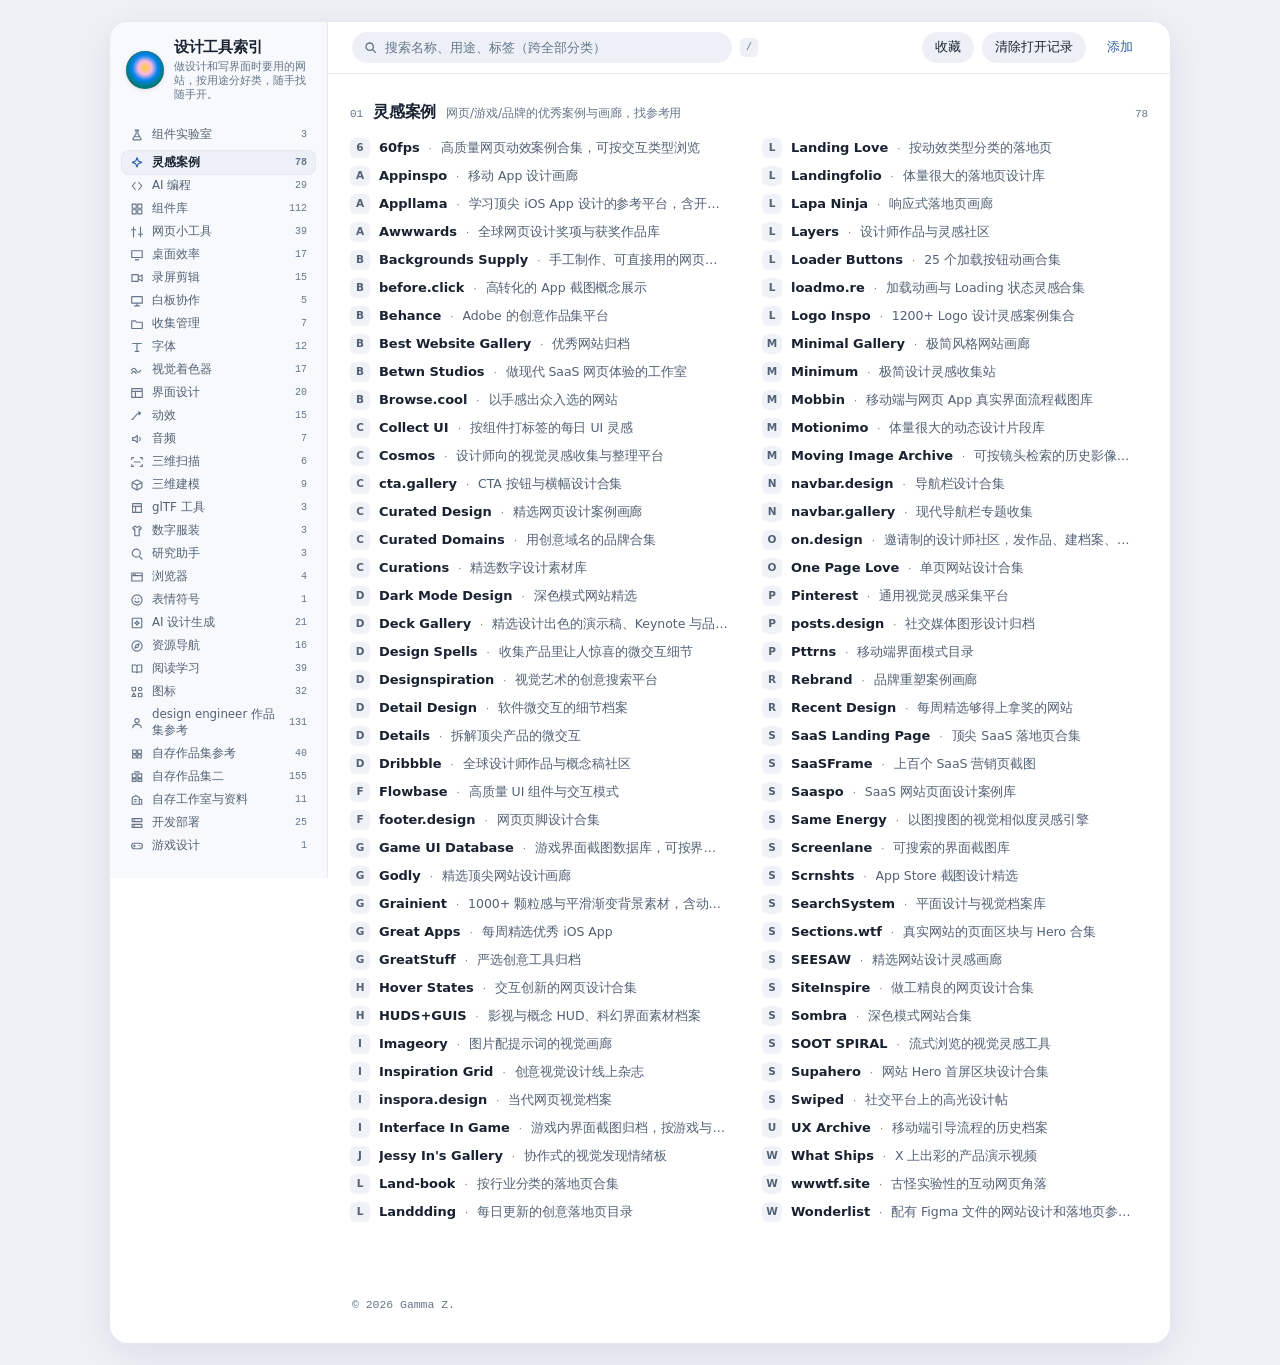
==== commit fb853180: "Refresh design index and add component lab" ====
--- a/index.html
+++ b/index.html
@@ -4,32 +4,33 @@
 <meta charset="utf-8">
 <meta name="viewport" content="width=device-width,initial-scale=1">
 <title>设计工具索引</title>
+<link rel="stylesheet" href="./lab/gallery.css">
 <style>
 :root{
-  --bg:#FFFFFF; --side:#FCFCFD; --panel:#F4F4F6; --tile:#F2F2F5; --hover:#F5F5F7;
-  --ink:#1D1D1F; --ink-2:#6E6E73; --ink-3:#A1A1A6;
-  --line:#E8E8ED; --dash:#DCDCE2; --accent:#0071E3; --accent-soft:rgba(0,113,227,.08);
-  --seen-bg:#F0F0F3; --seen-bar:#C9C9CE;
-  --edge:#F7F7F9; --dot:22,22,30;
+  --bg:#FFFFFF; --side:#F7F9FC; --panel:#EDF1F7; --tile:#EFF2F7; --hover:#F0F4FA;
+  --ink:#192231; --ink-2:#536175; --ink-3:#66768A;
+  --line:#E3E9F1; --accent:#315FAA; --accent-soft:rgba(49,95,170,.12);
+  --seen-bg:#EDF2F9; --seen-bar:#AEBFD7;
+  --edge:#EEF2F7;
   --f:-apple-system,BlinkMacSystemFont,"SF Pro Text","SF Pro Display","Helvetica Neue",
      "PingFang SC","Hiragino Sans GB","Microsoft YaHei",system-ui,sans-serif;
   --fm:ui-monospace,SFMono-Regular,"SF Mono",Menlo,Consolas,monospace;
 }
 @media (prefers-color-scheme:dark){
   :root:not([data-theme="light"]){
-    --bg:#000000; --side:#0A0A0B; --panel:#1A1A1C; --tile:#1C1C1E; --hover:#141416;
-    --ink:#F5F5F7; --ink-2:#98989D; --ink-3:#6E6E73;
-    --line:#242426; --dash:#2E2E31; --accent:#0A84FF; --accent-soft:rgba(10,132,255,.14);
-    --seen-bg:#1A1A1C; --seen-bar:#3A3A3D;
-    --edge:#050506; --dot:235,235,245;
+    --bg:#141B26; --side:#182131; --panel:#232F42; --tile:#243044; --hover:#212D3E;
+    --ink:#F0F4FA; --ink-2:#BEC9D9; --ink-3:#99AAC0;
+    --line:#304058; --accent:#86B4FF; --accent-soft:rgba(134,180,255,.16);
+    --seen-bg:#212E42; --seen-bar:#577296;
+    --edge:#101621;
   }
 }
 :root[data-theme="dark"]{
-  --bg:#000000; --side:#0A0A0B; --panel:#1A1A1C; --tile:#1C1C1E; --hover:#141416;
-  --ink:#F5F5F7; --ink-2:#98989D; --ink-3:#6E6E73;
-  --line:#242426; --dash:#2E2E31; --accent:#0A84FF; --accent-soft:rgba(10,132,255,.14);
-  --seen-bg:#1A1A1C; --seen-bar:#3A3A3D;
-  --edge:#050506; --dot:235,235,245;
+  --bg:#141B26; --side:#182131; --panel:#232F42; --tile:#243044; --hover:#212D3E;
+  --ink:#F0F4FA; --ink-2:#BEC9D9; --ink-3:#99AAC0;
+  --line:#304058; --accent:#86B4FF; --accent-soft:rgba(134,180,255,.16);
+  --seen-bg:#212E42; --seen-bar:#577296;
+  --edge:#101621;
 }
 *{box-sizing:border-box}
 [hidden]{display:none!important}
@@ -37,7 +38,6 @@
 body{margin:0;color:var(--ink);font-family:var(--f);
   font-size:13px;line-height:1.5;-webkit-font-smoothing:antialiased;letter-spacing:-.003em;
   background:var(--edge)}
-#dots{position:fixed;inset:0;z-index:0;pointer-events:none}
 .page{position:relative;z-index:1;max-width:1060px;margin:22px auto;background:var(--bg);
   min-height:calc(100vh - 44px);border-radius:18px;overflow:hidden;
   box-shadow:0 0 0 1px var(--line),0 10px 44px rgba(20,20,40,.09)}
@@ -48,34 +48,35 @@
 
 /* ---------- sidebar ---------- */
 .side{position:sticky;top:0;height:calc(100vh - 44px);overflow-y:auto;background:var(--side);
-  border-right:1px dashed var(--dash);padding:16px 12px 12px;
+  border-right:1px solid var(--line);padding:16px 12px 12px;
   display:flex;flex-direction:column;gap:10px}
 .brandrow{display:flex;align-items:center;gap:10px;padding:0 4px}
 .mark{flex:none;width:38px;height:38px;border-radius:50%;object-fit:cover;
   box-shadow:0 1px 4px rgba(0,0,0,.12)}
 .brand{font-size:15px;font-weight:600;letter-spacing:-.02em;line-height:1.25}
 .tagline{font-size:10.5px;color:var(--ink-3);line-height:1.35;margin-top:2px}
-.side hr{border:0;border-top:1px dashed var(--dash);margin:0}
+.side hr{border:0;margin:1px 0}
 .nav{display:flex;flex-direction:column;gap:0}
 .nav button{display:flex;align-items:center;gap:8px;width:100%;border:0;background:transparent;
   color:var(--ink-2);font-family:var(--f);font-size:11.8px;text-align:left;
   padding:3.5px 8px;border-radius:7px;cursor:pointer;
-  transition:background .18s ease,color .18s ease,transform .18s cubic-bezier(.2,.8,.3,1)}
-.nav button:hover{background:var(--hover);color:var(--ink);transform:translateX(2px)}
-.nav button:active{transform:translateX(2px) scale(.985)}
+  transition:background .16s ease,color .16s ease}
+.nav button:hover{background:var(--hover);color:var(--ink)}
+.nav button:active{background:var(--panel)}
 .nav button.on{background:var(--panel);color:var(--ink);font-weight:600;
   box-shadow:0 0 0 1px var(--line)}
 .nav svg{flex:none;color:var(--ink-3);transition:color .18s ease}
 .nav button.on svg{color:var(--accent)}
+.nav .nav-lab{margin-bottom:5px}
 .nav .cnt{margin-left:auto;font-family:var(--fm);font-size:10px;color:var(--ink-3);
   font-variant-numeric:tabular-nums}
-.side-foot{margin-top:auto;padding:10px 6px 0;border-top:1px dashed var(--dash);
+.side-foot{margin-top:auto;padding:12px 6px 0;
   font-size:10px;color:var(--ink-3)}
 
 /* ---------- top bar ---------- */
 .topbar{position:sticky;top:0;z-index:20;display:flex;align-items:center;gap:8px;
   padding:10px 24px;background:color-mix(in srgb,var(--bg) 86%,transparent);
-  backdrop-filter:saturate(180%) blur(20px);border-bottom:1px dashed var(--dash)}
+  backdrop-filter:saturate(180%) blur(20px);border-bottom:1px solid var(--line)}
 .search{position:relative;flex:1 1 auto;max-width:380px}
 .search input{width:100%;height:31px;border:0;border-radius:999px;background:var(--panel);
   color:var(--ink);font-family:var(--f);font-size:13px;padding:0 14px 0 33px;
@@ -90,7 +91,7 @@
 .tbtn{transition:background .18s ease,box-shadow .18s ease,transform .18s cubic-bezier(.2,.8,.3,1),color .18s}
 .tbtn:hover{background:var(--hover);box-shadow:0 0 0 1px var(--line)}
 .tbtn:active{transform:scale(.96)}
-.tbtn.on{background:var(--accent);color:#fff}
+.tbtn.on{background:var(--accent);color:var(--bg)}
 .tbtn.ghost{background:transparent;color:var(--accent)}
 .spacer{margin-left:auto}
 
@@ -112,13 +113,12 @@
 .row{display:flex;align-items:center;gap:9px;min-width:0;padding:4px 8px;
   margin-left:-8px;border-radius:8px;position:relative;break-inside:avoid;
   -webkit-column-break-inside:avoid;
-  transition:background .2s ease,transform .2s cubic-bezier(.2,.8,.3,1)}
-.row:hover{background:var(--hover);transform:translateX(3px)}
-.row:active{transform:translateX(3px) scale(.995)}
+  transition:background .16s ease}
+.row:hover,.row:focus-within{background:var(--hover)}
+.row:active{background:var(--panel)}
 .row .n,.row .d{transition:color .2s ease}
 .row:hover .n{color:var(--accent)}
-.row .ic{transition:transform .22s cubic-bezier(.2,.8,.3,1),opacity .2s ease}
-.row:hover .ic{transform:scale(1.14)}
+.row .ic{transition:opacity .16s ease}
 .ic{position:relative;flex:0 0 20px;width:20px;height:20px;border-radius:6px;overflow:hidden;
   background:var(--tile);display:grid;place-items:center}
 .ic img{width:20px;height:20px;object-fit:contain;opacity:0;transition:opacity .18s}
@@ -136,10 +136,10 @@
 @media (min-width:620px){ .gal{grid-template-columns:repeat(2,minmax(0,1fr))} }
 @media (min-width:1000px){ .gal{grid-template-columns:repeat(3,minmax(0,1fr))} }
 .pcard{display:flex;flex-direction:column;gap:9px;border-radius:14px;min-width:0;
-  transition:transform .22s cubic-bezier(.2,.8,.3,1)}
-.pcard:hover{transform:translateY(-3px)}
-.shotbox{position:relative;width:100%;aspect-ratio:4/3;overflow:hidden;border-radius:12px;
-  background:var(--panel);box-shadow:0 0 0 1px var(--line),0 2px 10px rgba(20,20,40,.06);
+}
+.pcard:hover .shotbox,.pcard:focus-visible .shotbox{box-shadow:0 0 0 1px color-mix(in srgb,var(--accent) 32%,var(--line)),0 4px 16px rgba(29,49,80,.10)}
+.shotbox{position:relative;width:100%;aspect-ratio:4/3;overflow:hidden;border-radius:14px;
+  background:var(--panel);transition:box-shadow .16s ease;box-shadow:0 0 0 1px var(--line),0 2px 10px rgba(20,20,40,.06);
   display:block}
 .shotbox img{position:absolute;top:0;left:0;width:100%;height:auto;display:block;
   opacity:0;transition:opacity .4s ease;will-change:transform}
@@ -179,14 +179,14 @@
 
 .act{flex:0 0 20px;width:20px;height:20px;border:0;padding:0;border-radius:6px;
   background:transparent;color:var(--ink-3);cursor:pointer;display:none;place-items:center}
-.row:hover .act,.act.on{display:grid}
+.row:hover .act,.row:focus-within .act,.act.on{display:grid}
 .act.on{color:#F5A623}
 .act:hover{color:#F5A623;background:var(--panel)}
 .act.del:hover{color:#FF3B30}
 
 .empty{padding:80px 20px;text-align:center;color:var(--ink-2)}
 .empty b{display:block;font-size:15px;font-weight:600;color:var(--ink);margin-bottom:5px}
-.pagefoot{margin:34px 24px 0;padding:16px 0 30px;border-top:1px dashed var(--dash);
+.pagefoot{margin:34px 24px 0;padding:16px 0 30px;
   font-size:11.5px;color:var(--ink-3);font-family:var(--fm)}
 
 /* ---------- hover 预览 ---------- */
@@ -221,7 +221,7 @@
 .field textarea{height:58px;padding:8px 12px;resize:vertical;line-height:1.5}
 .field input:focus,.field textarea:focus,.field select:focus{outline:0;border-color:var(--accent)}
 .acts{display:flex;gap:8px;justify-content:flex-end;margin-top:16px}
-.acts .tbtn.go{background:var(--accent);color:#fff}
+.acts .tbtn.go{background:var(--accent);color:var(--bg)}
 .hintline{font-size:12px;color:var(--ink-3);margin-top:11px}
 .toast{position:fixed;left:50%;bottom:26px;transform:translateX(-50%);z-index:90;
   background:var(--ink);color:var(--bg);padding:8px 16px;border-radius:999px;font-size:13px}
@@ -230,7 +230,7 @@
   .page{margin:0;border-radius:0;min-height:100vh}
   .shell{grid-template-columns:1fr;min-height:0}
   .side{height:auto}
-  .side{position:static;height:auto;border-right:0;border-bottom:1px dashed var(--dash);
+  .side{position:static;height:auto;border-right:0;border-bottom:1px solid var(--line);
     padding:18px 16px;gap:14px}
   .mark{width:38px;height:38px}
   .nav{flex-direction:row;flex-wrap:wrap;gap:4px;margin-top:0}
@@ -246,7 +246,6 @@
 </head>
 <body>
 
-<canvas id="dots" aria-hidden="true"></canvas>
 <div class="page">
 <div class="shell">
   <aside class="side">
@@ -268,7 +267,7 @@
         <svg width="13" height="13" viewBox="0 0 16 16" fill="none" stroke="currentColor" stroke-width="1.7">
           <circle cx="7" cy="7" r="4.5"/><path d="M10.5 10.5L14 14" stroke-linecap="round"/>
         </svg>
-        <input id="q" type="search" placeholder="搜索名称、用途、标签（跨全部分类）" autocomplete="off">
+        <input id="q" type="search" aria-label="搜索网站" placeholder="搜索名称、用途、标签（跨全部分类）" autocomplete="off">
       </div>
       <span class="kbd">/</span>
       <span class="spacer"></span>
@@ -304,6 +303,25 @@
 <script>
 const CATS = [{"code": "01", "en": "Inspiration", "cn": "灵感案例", "note": "网页/游戏/品牌的优秀案例与画廊，找参考用"}, {"code": "02", "en": "AI Code", "cn": "AI 编程", "note": "AI 辅助写代码、生成界面的编辑器与工具"}, {"code": "03", "en": "Components", "cn": "组件库", "note": "可直接取用的前端 UI 组件与动效组件"}, {"code": "04", "en": "Web Utility", "cn": "网页小工具", "note": "取色、缓动、正则、SVG 压缩等在线小工具"}, {"code": "05", "en": "Desktop Utility", "cn": "桌面效率", "note": "本机效率工具：启动器、终端、传输、会议记录"}, {"code": "06", "en": "Video & Capture", "cn": "录屏剪辑", "note": "录屏、剪辑、串流与演示视频制作"}, {"code": "07", "en": "Whiteboard", "cn": "白板协作", "note": "无限画布、流程图与团队协作白板"}, {"code": "08", "en": "Organization", "cn": "收集管理", "note": "素材收集、笔记、知识库与任务管理"}, {"code": "09", "en": "Fonts", "cn": "字体", "note": "免费/可商用字体库与字体使用案例"}, {"code": "10", "en": "Visual", "cn": "视觉着色器", "note": "节点式创意编程、Shader 与实时视觉"}, {"code": "11", "en": "Interface", "cn": "界面设计", "note": "UI/UX 设计与原型工具"}, {"code": "12", "en": "Motion", "cn": "动效", "note": "二维动效、Lottie 与网页动画编排"}, {"code": "13", "en": "Audio", "cn": "音频", "note": "AI 语音、音效素材与游戏音频中间件"}, {"code": "14", "en": "Volumetric", "cn": "三维扫描", "note": "摄影测量、高斯泼溅与体积捕捉"}, {"code": "15", "en": "3D", "cn": "三维建模", "note": "三维建模、渲染与程序化工具"}, {"code": "16", "en": "glTF", "cn": "glTF 工具", "note": "glTF 模型的转换、压缩与预览"}, {"code": "17", "en": "Digital Fashion", "cn": "数字服装", "note": "三维服装设计与布料模拟"}, {"code": "18", "en": "Research", "cn": "研究助手", "note": "通用 AI 助手与资料研究工具"}, {"code": "19", "en": "Browser", "cn": "浏览器", "note": "设计/开发向的浏览器选择"}, {"code": "20", "en": "Emoji", "cn": "表情符号", "note": "emoji 制作与相关小工具"}, {"code": "21", "en": "AI Design", "cn": "AI 设计生成", "note": "用 AI 生成界面、落地页、图像音视频素材与设计规范文件"}, {"code": "22", "en": "Directories", "cn": "资源导航", "note": "别人整理好的设计资源合集，适合定期逛一逛挖新站"}, {"code": "23", "en": "Reading", "cn": "阅读学习", "note": "书、博客、课程与设计系统方法论"}, {"code": "24", "en": "Icons", "cn": "图标", "note": "图标库与图标搜索，按风格挑一套用"}, {"code": "25", "en": "Portfolios", "cn": "design engineer 作品集参考", "note": "别人整理的设计工程师作品集合集"}, {"code": "28", "en": "Saved Portfolios", "cn": "自存作品集参考", "note": "我自己收藏的个人作品集，整页预览随滚动展开"}, {"code": "30", "en": "Saved Portfolios II", "cn": "自存作品集二", "note": "第二批收藏的个人作品集，整页预览随滚动展开"}, {"code": "29", "en": "Studios & Reading", "cn": "自存工作室与资料", "note": "收藏的工作室、团队设计站与求职资料"}, {"code": "26", "en": "Build & Deploy", "cn": "开发部署", "note": "构建、测试、分析与部署平台等工程侧工具"}, {"code": "27", "en": "Game Design", "cn": "游戏设计", "note": "游戏机制、关卡与玩法设计的参考资料"}];
 const BUILTIN = [{"id": "60fps", "c": "01", "n": "60fps", "u": "https://60fps.design/", "d": "高质量网页动效案例合集，可按交互类型浏览", "t": ["动效", "案例", "网页"]}, {"id": "appinspo", "c": "01", "n": "Appinspo", "u": "https://www.appinspo.com/", "d": "移动 App 设计画廊", "t": ["App", "画廊"]}, {"id": "appllama", "c": "01", "n": "Appllama", "u": "https://appllama.io/", "d": "学习顶尖 iOS App 设计的参考平台，含开源设计与动效项目", "t": ["App", "iOS", "参考"]}, {"id": "awwwards", "c": "01", "n": "Awwwards", "u": "https://www.awwwards.com/", "d": "全球网页设计奖项与获奖作品库", "t": ["画廊", "奖项", "网页"]}, {"id": "backgrounds-supply", "c": "01", "n": "Backgrounds Supply", "u": "https://backgrounds.supply/", "d": "手工制作、可直接用的网页背景", "t": ["背景", "素材"]}, {"id": "before-click", "c": "01", "n": "before.click", "u": "https://before.click/", "d": "高转化的 App 截图概念展示", "t": ["截图", "转化"]}, {"id": "behance", "c": "01", "n": "Behance", "u": "https://www.behance.net/", "d": "Adobe 的创意作品集平台", "t": ["作品集", "Adobe"]}, {"id": "best-website-gallery", "c": "01", "n": "Best Website Gallery", "u": "https://bestwebsite.gallery/", "d": "优秀网站归档", "t": ["画廊", "网页"]}, {"id": "betwn-studios", "c": "01", "n": "Betwn Studios", "u": "https://betwnstudios.com/", "d": "做现代 SaaS 网页体验的工作室", "t": ["工作室", "SaaS"]}, {"id": "browse-cool", "c": "01", "n": "Browse.cool", "u": "https://browse.cool/", "d": "以手感出众入选的网站", "t": ["手感", "画廊"]}, {"id": "collect-ui", "c": "01", "n": "Collect UI", "u": "https://collectui.com/", "d": "按组件打标签的每日 UI 灵感", "t": ["UI", "每日", "组件"]}, {"id": "cosmos", "c": "01", "n": "Cosmos", "u": "https://www.cosmos.so/", "d": "设计师向的视觉灵感收集与整理平台", "t": ["收集", "视觉", "灵感"]}, {"id": "cta-gallery", "c": "01", "n": "cta.gallery", "u": "https://cta.gallery/", "d": "CTA 按钮与横幅设计合集", "t": ["CTA", "按钮"]}, {"id": "curated-design", "c": "01", "n": "Curated Design", "u": "https://www.curated.design/", "d": "精选网页设计案例画廊", "t": ["画廊", "网页"]}, {"id": "curated-domains", "c": "01", "n": "Curated Domains", "u": "https://curated.domains/", "d": "用创意域名的品牌合集", "t": ["域名", "品牌"]}, {"id": "curations", "c": "01", "n": "Curations", "u": "https://curations.supply/", "d": "精选数字设计素材库", "t": ["素材", "精选"]}, {"id": "dark-mode-design", "c": "01", "n": "Dark Mode Design", "u": "https://www.darkmodedesign.com/", "d": "深色模式网站精选", "t": ["深色", "画廊"]}, {"id": "deck-gallery", "c": "01", "n": "Deck Gallery", "u": "https://www.deck.gallery/", "d": "精选设计出色的演示稿、Keynote 与品牌规范", "t": ["演示", "PPT", "画廊"]}, {"id": "design-spells", "c": "01", "n": "Design Spells", "u": "https://www.designspells.com/", "d": "收集产品里让人惊喜的微交互细节", "t": ["微交互", "细节", "案例"]}, {"id": "designspiration", "c": "01", "n": "Designspiration", "u": "https://www.designspiration.com/", "d": "视觉艺术的创意搜索平台", "t": ["搜索", "视觉"]}, {"id": "detail-design", "c": "01", "n": "Detail Design", "u": "https://detail.design/", "d": "软件微交互的细节档案", "t": ["微交互", "细节"]}, {"id": "details", "c": "01", "n": "Details", "u": "https://www.details.so/", "d": "拆解顶尖产品的微交互", "t": ["微交互", "拆解"]}, {"id": "dribbble", "c": "01", "n": "Dribbble", "u": "https://dribbble.com/", "d": "全球设计师作品与概念稿社区", "t": ["社区", "作品"]}, {"id": "flowbase", "c": "01", "n": "Flowbase", "u": "https://www.flowbase.co/", "d": "高质量 UI 组件与交互模式", "t": ["组件", "交互", "模板"]}, {"id": "footer-design", "c": "01", "n": "footer.design", "u": "https://footer.design/", "d": "网页页脚设计合集", "t": ["页脚", "画廊"]}, {"id": "game-ui-database", "c": "01", "n": "Game UI Database", "u": "https://www.gameuidatabase.com/", "d": "游戏界面截图数据库，可按界面元素筛选", "t": ["游戏", "UI", "数据库"]}, {"id": "godly", "c": "01", "n": "Godly", "u": "https://godly.website/", "d": "精选顶尖网站设计画廊", "t": ["画廊", "网页"]}, {"id": "grainient", "c": "01", "n": "Grainient", "u": "https://grainient.supply/", "d": "1000+ 颗粒感与平滑渐变背景素材，含动态渐变和实时着色器工具", "t": ["渐变", "背景", "素材"]}, {"id": "great-apps", "c": "01", "n": "Great Apps", "u": "https://greatapps.fyi/", "d": "每周精选优秀 iOS App", "t": ["iOS", "App", "每周"]}, {"id": "greatstuff", "c": "01", "n": "GreatStuff", "u": "https://greatstuff.fyi/", "d": "严选创意工具归档", "t": ["工具", "精选"]}, {"id": "hover-states", "c": "01", "n": "Hover States", "u": "https://hoverstat.es/", "d": "交互创新的网页设计合集", "t": ["交互", "画廊"]}, {"id": "huds-guis", "c": "01", "n": "HUDS+GUIS", "u": "https://www.hudsandguis.com/", "d": "影视与概念 HUD、科幻界面素材档案", "t": ["HUD", "科幻", "影视"]}, {"id": "imageory", "c": "01", "n": "Imageory", "u": "https://www.imageory.in/", "d": "图片配提示词的视觉画廊", "t": ["灵感", "AI", "图片"]}, {"id": "inspiration-grid", "c": "01", "n": "Inspiration Grid", "u": "https://theinspirationgrid.com/", "d": "创意视觉设计线上杂志", "t": ["杂志", "视觉"]}, {"id": "inspora-design", "c": "01", "n": "inspora.design", "u": "https://www.inspora.design/", "d": "当代网页视觉档案", "t": ["视觉", "档案"]}, {"id": "interface-in-game", "c": "01", "n": "Interface In Game", "u": "https://interfaceingame.com/", "d": "游戏内界面截图归档，按游戏与界面类型分类", "t": ["游戏", "UI", "截图"]}, {"id": "jessy-in-s-gallery", "c": "01", "n": "Jessy In's Gallery", "u": "https://gallery.jessyin.world/", "d": "协作式的视觉发现情绪板", "t": ["情绪板", "协作"]}, {"id": "land-book", "c": "01", "n": "Land-book", "u": "https://land-book.com/", "d": "按行业分类的落地页合集", "t": ["落地页", "行业"]}, {"id": "landdding", "c": "01", "n": "Landdding", "u": "https://landdding.com/", "d": "每日更新的创意落地页目录", "t": ["落地页", "每日"]}, {"id": "landing-love", "c": "01", "n": "Landing Love", "u": "https://landing.love/", "d": "按动效类型分类的落地页", "t": ["落地页", "动效"]}, {"id": "landingfolio", "c": "01", "n": "Landingfolio", "u": "https://www.landingfolio.com/", "d": "体量很大的落地页设计库", "t": ["落地页", "库"]}, {"id": "lapa-ninja", "c": "01", "n": "Lapa Ninja", "u": "https://www.lapa.ninja/", "d": "响应式落地页画廊", "t": ["落地页", "响应式"]}, {"id": "layers", "c": "01", "n": "Layers", "u": "https://layers.to/explore", "d": "设计师作品与灵感社区", "t": ["社区", "作品集"]}, {"id": "loader-buttons", "c": "01", "n": "Loader Buttons", "u": "https://loader-buttons.appllama.io/", "d": "25 个加载按钮动画合集", "t": ["按钮", "加载", "动效"]}, {"id": "loadmo-re", "c": "01", "n": "loadmo.re", "u": "https://loadmo.re/", "d": "加载动画与 Loading 状态灵感合集", "t": ["加载", "动效"]}, {"id": "logo-inspo", "c": "01", "n": "Logo Inspo", "u": "https://logoinspo.com/", "d": "1200+ Logo 设计灵感案例集合", "t": ["logo", "品牌", "灵感"]}, {"id": "minimal-gallery", "c": "01", "n": "Minimal Gallery", "u": "https://minimal.gallery/", "d": "极简风格网站画廊", "t": ["极简", "画廊", "网页"]}, {"id": "minimum", "c": "01", "n": "Minimum", "u": "https://mnmm.xyz/", "d": "极简设计灵感收集站", "t": ["极简", "灵感"]}, {"id": "mobbin", "c": "01", "n": "Mobbin", "u": "https://mobbin.com/", "d": "移动端与网页 App 真实界面流程截图库", "t": ["App", "流程", "截图"]}, {"id": "motionimo", "c": "01", "n": "Motionimo", "u": "https://motionimo.xyz/", "d": "体量很大的动态设计片段库", "t": ["动效", "素材"]}, {"id": "moving-image-archive", "c": "01", "n": "Moving Image Archive", "u": "https://www.movingimagearchive.com/", "d": "可按镜头检索的历史影像片段档案，找素材与参考", "t": ["影像", "档案", "素材"]}, {"id": "navbar-design", "c": "01", "n": "navbar.design", "u": "https://navbar.design/", "d": "导航栏设计合集", "t": ["导航栏", "模式"]}, {"id": "navbar-gallery", "c": "01", "n": "navbar.gallery", "u": "https://navbar.gallery/", "d": "现代导航栏专题收集", "t": ["导航栏", "画廊"]}, {"id": "on-design", "c": "01", "n": "on.design", "u": "https://on.design/", "d": "邀请制的设计师社区，发作品、建档案、发现独立设计师与工作室", "t": ["社区", "作品", "设计师"]}, {"id": "one-page-love", "c": "01", "n": "One Page Love", "u": "https://onepagelove.com/", "d": "单页网站设计合集", "t": ["单页", "画廊"]}, {"id": "pinterest", "c": "01", "n": "Pinterest", "u": "https://pinterest.com/", "d": "通用视觉灵感采集平台", "t": ["收集", "视觉"]}, {"id": "posts-design", "c": "01", "n": "posts.design", "u": "https://posts.design/", "d": "社交媒体图形设计归档", "t": ["社媒", "图形"]}, {"id": "pttrns", "c": "01", "n": "Pttrns", "u": "https://pttrns.com/", "d": "移动端界面模式目录", "t": ["移动端", "模式"]}, {"id": "rebrand", "c": "01", "n": "Rebrand", "u": "https://www.rebrand.gallery/", "d": "品牌重塑案例画廊", "t": ["品牌", "VI", "案例"]}, {"id": "recent-design", "c": "01", "n": "Recent Design", "u": "https://recent.design/", "d": "每周精选够得上拿奖的网站", "t": ["画廊", "每周"]}, {"id": "saas-landing-page", "c": "01", "n": "SaaS Landing Page", "u": "https://saaslandingpage.com/", "d": "顶尖 SaaS 落地页合集", "t": ["SaaS", "落地页"]}, {"id": "saasframe", "c": "01", "n": "SaaSFrame", "u": "https://www.saasframe.io/", "d": "上百个 SaaS 营销页截图", "t": ["SaaS", "营销页"]}, {"id": "saaspo", "c": "01", "n": "Saaspo", "u": "https://saaspo.com/", "d": "SaaS 网站页面设计案例库", "t": ["SaaS", "落地页", "案例"]}, {"id": "same-energy", "c": "01", "n": "Same Energy", "u": "https://same.energy/", "d": "以图搜图的视觉相似度灵感引擎", "t": ["以图搜图", "视觉"]}, {"id": "screenlane", "c": "01", "n": "Screenlane", "u": "https://screenlane.com/", "d": "可搜索的界面截图库", "t": ["截图", "搜索"]}, {"id": "scrnshts", "c": "01", "n": "Scrnshts", "u": "https://scrnshts.club/", "d": "App Store 截图设计精选", "t": ["App Store", "截图"]}, {"id": "searchsystem", "c": "01", "n": "SearchSystem", "u": "https://searchsystem.co/", "d": "平面设计与视觉档案库", "t": ["平面", "档案", "视觉"]}, {"id": "sections-wtf", "c": "01", "n": "Sections.wtf", "u": "https://sections.wtf/", "d": "真实网站的页面区块与 Hero 合集", "t": ["区块", "Hero"]}, {"id": "seesaw", "c": "01", "n": "SEESAW", "u": "https://www.seesaw.website/", "d": "精选网站设计灵感画廊", "t": ["画廊", "网页"]}, {"id": "siteinspire", "c": "01", "n": "SiteInspire", "u": "https://www.siteinspire.com/", "d": "做工精良的网页设计合集", "t": ["画廊", "网页"]}, {"id": "sombra", "c": "01", "n": "Sombra", "u": "https://sombra.design/", "d": "深色模式网站合集", "t": ["深色", "画廊"]}, {"id": "soot-spiral", "c": "01", "n": "SOOT SPIRAL", "u": "https://spiral.soot.com/spiral", "d": "流式浏览的视觉灵感工具", "t": ["灵感", "浏览"]}, {"id": "supahero", "c": "01", "n": "Supahero", "u": "https://www.supahero.io/", "d": "网站 Hero 首屏区块设计合集", "t": ["Hero", "落地页", "案例"]}, {"id": "swiped", "c": "01", "n": "Swiped", "u": "https://swiped.design/", "d": "社交平台上的高光设计帖", "t": ["社媒", "精选"]}, {"id": "ux-archive", "c": "01", "n": "UX Archive", "u": "https://uxarchive.com/", "d": "移动端引导流程的历史档案", "t": ["流程", "移动端", "归档"]}, {"id": "what-ships", "c": "01", "n": "What Ships", "u": "https://whatships.com/", "d": "X 上出彩的产品演示视频", "t": ["演示", "视频"]}, {"id": "wwwtf-site", "c": "01", "n": "wwwtf.site", "u": "https://wwwtf.site/", "d": "古怪实验性的互动网页角落", "t": ["实验", "趣味"]}, {"id": "agentation", "c": "02", "n": "Agentation", "u": "https://www.agentation.com/", "d": "把屏幕上的批注变成 Agent 上下文", "t": ["批注", "Agent"]}, {"id": "agentcn", "c": "02", "n": "agentcn", "u": "https://agentcn.run/", "d": "可上生产的 React AI 代理配方", "t": ["AI", "React", "代理"]}, {"id": "arc-labs", "c": "02", "n": "Arc labs", "u": "https://www.arclabs.space/", "d": "模拟技术面试的 AI 求职套件", "t": ["求职", "面试", "AI"]}, {"id": "bb", "c": "02", "n": "bb", "u": "https://getbb.app/", "d": "给编程代理用的开源开发环境", "t": ["AI", "环境", "开源"]}, {"id": "bolt-new", "c": "02", "n": "Bolt.new", "u": "https://bolt.new/", "d": "浏览器内用 AI 生成并部署全栈应用", "t": ["AI", "全栈", "生成"]}, {"id": "capacity", "c": "02", "n": "Capacity", "u": "https://capacity.so/", "d": "用自然语言生成全栈应用的工作台", "t": ["AI", "全栈", "生成"]}, {"id": "claude-code", "c": "02", "n": "Claude Code", "u": "https://claude.com/product/claude-code", "d": "Anthropic 的终端 AI 编程助手", "t": ["AI", "终端", "编程"]}, {"id": "cline", "c": "02", "n": "Cline", "u": "https://cline.bot/", "d": "VS Code 内的自主 AI 编程代理", "t": ["AI", "VSCode", "代理"]}, {"id": "cursor", "c": "02", "n": "Cursor", "u": "https://www.cursor.com/", "d": "内置 AI 的代码编辑器", "t": ["AI", "编辑器"]}, {"id": "distill", "c": "02", "n": "Distill", "u": "https://distill.id/", "d": "帮你整理零散研究笔记的智能体", "t": ["笔记", "研究", "AI"]}, {"id": "dray", "c": "02", "n": "Dray", "u": "https://www.drayhq.com/", "d": "统一管理编程代理的桌面工作台", "t": ["AI", "代理", "桌面"]}, {"id": "efecto", "c": "02", "n": "Efecto", "u": "https://efecto.app/", "d": "Agent 优先的可视化网页画布", "t": ["AI", "画布", "MCP"]}, {"id": "fx", "c": "02", "n": "fx", "u": "https://fx.sh/", "d": "用 Zig 写的高性能编程代理 CLI", "t": ["AI", "CLI", "性能"]}, {"id": "ghostex", "c": "02", "n": "Ghostex", "u": "https://ghostex.dev/", "d": "并行调度多个后台编程代理", "t": ["AI", "代理", "调度"]}, {"id": "herdr", "c": "02", "n": "Herdr", "u": "https://herdr.dev/", "d": "分布式管理编程代理任务", "t": ["AI", "代理", "调度"]}, {"id": "integrations-sh", "c": "02", "n": "integrations.sh", "u": "https://integrations.sh/", "d": "给 Agent 用的 API 集成说明库", "t": ["API", "Agent"]}, {"id": "is-agentic-com", "c": "02", "n": "is-agentic.com", "u": "https://is-agentic.com/", "d": "评估网站对爬虫/Agent 的友好度", "t": ["评估", "Agent"]}, {"id": "mcpcn", "c": "02", "n": "mcpcn", "u": "https://mcpcn.dev/", "d": "ChatGPT/Claude/MCP 应用的 React 组件", "t": ["MCP", "React", "AI"]}, {"id": "openai-codex", "c": "02", "n": "OpenAI Codex", "u": "https://openai.com/codex/", "d": "OpenAI 的编程代理", "t": ["AI", "代理", "编程"]}, {"id": "opencode", "c": "02", "n": "OpenCode", "u": "https://opencode.ai/", "d": "开源的终端 AI 编程代理", "t": ["AI", "终端", "开源"]}, {"id": "scira", "c": "02", "n": "Scira", "u": "https://scira.ai/", "d": "开源的极简 AI 搜索引擎", "t": ["AI", "搜索", "开源"]}, {"id": "skills", "c": "02", "n": "Skills", "u": "https://skills.sh/", "d": "AI Agent 技能（Skills）发现与分享平台", "t": ["AI", "Skills", "Agent"]}, {"id": "skillsync", "c": "02", "n": "SkillSync", "u": "https://skillsync.com/", "d": "在各编辑器之间同步代理上下文", "t": ["AI", "同步", "上下文"]}, {"id": "soubi", "c": "02", "n": "Soubi", "u": "https://soubi.vercel.app/", "d": "编译 Agent 技能定义的工具", "t": ["AI", "Skills"]}, {"id": "v0-by-vercel", "c": "02", "n": "v0 by Vercel", "u": "https://v0.dev/", "d": "文字生成 React/Tailwind 界面代码", "t": ["AI", "React", "生成UI"]}, {"id": "webclaw", "c": "02", "n": "Webclaw", "u": "https://webclaw.io/", "d": "把任意网页转成结构化 Markdown", "t": ["抓取", "Markdown"]}, {"id": "windsurf", "c": "02", "n": "Windsurf", "u": "https://codeium.com/windsurf", "d": "带 AI 流程代理的代码编辑器", "t": ["AI", "编辑器", "代理"]}, {"id": "zed", "c": "02", "n": "Zed", "u": "https://zed.dev/agentic", "d": "高性能编辑器，内置协作与 AI 代理", "t": ["编辑器", "协作", "AI"]}, {"id": "21st-dev", "c": "03", "n": "21st.dev", "u": "https://21st.dev/", "d": "shadcn 风格的 React 组件市集", "t": ["React", "shadcn", "组件"]}, {"id": "23rd", "c": "03", "n": "23rd", "u": "https://23rd.dev/", "d": "支持 React 与 Svelte 的 shadcn 组件", "t": ["shadcn", "Svelte"]}, {"id": "8bitcn", "c": "03", "n": "8bitcn", "u": "https://8bitcn.com/", "d": "复古 8bit 风格的 shadcn 组件", "t": ["复古", "像素", "shadcn"]}, {"id": "aceternity-ui", "c": "03", "n": "Aceternity UI", "u": "https://ui.aceternity.com/", "d": "潮流动效组件与 Hero 区块", "t": ["动效", "Hero", "组件"]}, {"id": "amicro", "c": "03", "n": "Amicro", "u": "https://amicro.vercel.app/", "d": "轻量即插即用的 React 微动效原语", "t": ["React", "微动效"]}, {"id": "animata", "c": "03", "n": "Animata", "u": "https://animata.design/", "d": "手工打造的开源动效组件合集", "t": ["React", "动效", "开源"]}, {"id": "animate-ui", "c": "03", "n": "Animate UI", "u": "https://animate-ui.com/", "d": "用 Motion 做动效的无障碍 shadcn 组件", "t": ["shadcn", "动效", "无障碍"]}, {"id": "annnimate", "c": "03", "n": "Annnimate", "u": "https://annnimate.com/", "d": "可上生产的 GSAP 动效组件", "t": ["GSAP", "动效"]}, {"id": "astryx", "c": "03", "n": "Astryx", "u": "https://astryx.atmeta.com/", "d": "Meta 出品的可定制 React 设计系统", "t": ["React", "设计系统", "Meta"]}, {"id": "base-cn", "c": "03", "n": "Base CN", "u": "https://basecn.dev/", "d": "把 Base UI 适配成 shadcn 风格", "t": ["shadcn", "BaseUI"]}, {"id": "base-ui", "c": "03", "n": "Base UI", "u": "https://base-ui.com/", "d": "Radix 与 MUI 团队出品的无样式组件底座", "t": ["React", "无样式", "底座"]}, {"id": "bearnie", "c": "03", "n": "Bearnie", "u": "https://bearnie.dev/", "d": "Astro + Tailwind 组件合集", "t": ["Astro", "Tailwind"]}, {"id": "beautiful-ui", "c": "03", "n": "Beautiful UI", "u": "https://beautifului.dev/", "d": "为 Web 应用打磨的可复制组件", "t": ["组件", "应用"]}, {"id": "bencho", "c": "03", "n": "Bencho", "u": "https://bencho.dev/", "d": "可实时调参的交互式 UI 区块库，直接取用进项目", "t": ["组件", "交互", "区块"]}, {"id": "beui", "c": "03", "n": "beUI", "u": "https://beui.dev/", "d": "Tailwind + 动效的 React 组件", "t": ["React", "Tailwind", "动效"]}, {"id": "blocks-so", "c": "03", "n": "blocks.so", "u": "https://blocks.so/", "d": "开源网页区块，可用 CLI 直接装", "t": ["开源", "区块", "CLI"]}, {"id": "butter-nav", "c": "03", "n": "Butter Nav", "u": "https://butter-nav.vercel.app/", "d": "会流体变形的巨型导航菜单", "t": ["导航", "动效"]}, {"id": "canvas-ui", "c": "03", "n": "Canvas UI", "u": "https://canvasui.dev/", "d": "GPU 加速的液态物理与 Canvas 着色器", "t": ["Canvas", "GPU", "物理"]}, {"id": "colorion-text-effects", "c": "03", "n": "Colorion Text Effects", "u": "https://text-effects.colorion.co/", "d": "可直接复制的文字动效", "t": ["文字", "动效"]}, {"id": "component-gallery", "c": "03", "n": "Component Gallery", "u": "https://component.gallery/", "d": "各大设计系统的组件命名与用法对照", "t": ["设计系统", "组件", "对照"]}, {"id": "componentry", "c": "03", "n": "Componentry", "u": "https://componentry.dev/", "d": "可定制的 React UI 原语", "t": ["React", "原语"]}, {"id": "coss-ui", "c": "03", "n": "coss ui", "u": "https://coss.com/ui", "d": "基于 Base UI 的可复制组件", "t": ["组件", "BaseUI"]}, {"id": "cult-ui", "c": "03", "n": "Cult UI", "u": "https://www.cult-ui.com/", "d": "用 Framer Motion 做的动效 React 组件", "t": ["React", "动效"]}, {"id": "cursify", "c": "03", "n": "Cursify", "u": "https://cursify.vercel.app/", "d": "自定义鼠标光标特效组件集", "t": ["光标", "特效", "组件"]}, {"id": "daisyui", "c": "03", "n": "daisyUI", "u": "https://daisyui.com/components/", "d": "基于 Tailwind 的组件类名库，一行 class 出一个组件", "t": ["Tailwind", "CSS", "组件"]}, {"id": "devl", "c": "03", "n": "devl", "u": "https://www.devl.dev/", "d": "极简实验性的 Web 组件", "t": ["极简", "实验"]}, {"id": "dither-kit", "c": "03", "n": "Dither Kit", "u": "https://www.tripwire.sh/dither-kit", "d": "复古抖动风格的图表组件", "t": ["图表", "复古", "抖动"]}, {"id": "dot-matrix", "c": "03", "n": "Dot Matrix", "u": "https://dotmatrix.zzzzshawn.cloud/", "d": "五十多个点阵风格加载动画", "t": ["加载", "点阵", "shadcn"]}, {"id": "easy-ui", "c": "03", "n": "Easy UI", "u": "https://easyui.pro/", "d": "主打快速搭建的可复制组件库", "t": ["组件", "快速"]}, {"id": "editorcn", "c": "03", "n": "editorcn", "u": "https://editorcn.vercel.app/", "d": "基于 Tiptap 的富文本编辑器组件", "t": ["编辑器", "React"]}, {"id": "eldora-ui", "c": "03", "n": "Eldora UI", "u": "https://eldoraui.site/", "d": "为落地页准备的动效组件", "t": ["落地页", "动效"]}, {"id": "emailcn", "c": "03", "n": "emailcn", "u": "https://emailcn.run/", "d": "响应式邮件组件，支持 React Email/MJML", "t": ["邮件", "React"]}, {"id": "evil-buttons", "c": "03", "n": "Evil Buttons", "u": "https://www.evilbuttons.com/", "d": "手感很足的交互按钮组件", "t": ["按钮", "交互"]}, {"id": "evil-charts", "c": "03", "n": "Evil Charts", "u": "https://evilcharts.com/", "d": "为 shadcn 做的动效 SVG 图表", "t": ["图表", "SVG", "动效"]}, {"id": "fancy-components", "c": "03", "n": "Fancy Components", "u": "https://www.fancycomponents.dev/", "d": "炫酷动效 React 组件集合", "t": ["React", "动效", "组件"]}, {"id": "float-ui", "c": "03", "n": "Float UI", "u": "https://floatui.com/", "d": "为营销官网做的 Tailwind 组件", "t": ["Tailwind", "营销页"]}, {"id": "flowbite", "c": "03", "n": "Flowbite", "u": "https://flowbite.com/", "d": "体量很大的 Tailwind 组件库", "t": ["Tailwind", "组件库"]}, {"id": "fluid-functionalism", "c": "03", "n": "Fluid Functionalism", "u": "https://www.fluidfunctionalism.com/", "d": "带物理动效、讲究目的性的组件", "t": ["物理动效", "组件"]}, {"id": "flyonui", "c": "03", "n": "FlyonUI", "u": "https://flyonui.com/", "d": "语义化 Tailwind 组件，支持 v4", "t": ["Tailwind", "组件"]}, {"id": "forgeui", "c": "03", "n": "ForgeUI", "u": "https://forgeui.in/", "d": "带动效的 React + Tailwind 组件与模板", "t": ["React", "Tailwind", "动效"]}, {"id": "frameblox", "c": "03", "n": "Frameblox", "u": "https://frameblox.com/", "d": "模块化的 Framer 页面段落与模板", "t": ["Framer", "模板"]}, {"id": "framecn", "c": "03", "n": "framecn", "u": "https://framecn.dev/", "d": "基于 Editframe 的视频渲染组件", "t": ["视频", "React"]}, {"id": "framer-university-resources", "c": "03", "n": "Framer University Resources", "u": "https://framer.university/resources", "d": "Framer 组件与模板资源库", "t": ["Framer", "模板", "组件"]}, {"id": "getlayers", "c": "03", "n": "GetLayers", "u": "https://getlayers.ai/", "d": "生成电影感页面区块的 AI 提示词", "t": ["AI", "提示词", "区块"]}, {"id": "gradient-spin", "c": "03", "n": "Gradient Spin", "u": "https://gradient-spin.vercel.app/", "d": "旋转渐变的加载指示器", "t": ["加载", "渐变", "React"]}, {"id": "great-ui", "c": "03", "n": "Great UI", "u": "https://www.great-ui.com/", "d": "可复制的 React + Tailwind 组件", "t": ["React", "Tailwind"]}, {"id": "headless-ui", "c": "03", "n": "Headless UI", "u": "https://headlessui.com/", "d": "Tailwind 官方的无样式无障碍组件", "t": ["无样式", "无障碍"]}, {"id": "heroui", "c": "03", "n": "HeroUI", "u": "https://www.heroui.com/", "d": "现代 React UI 库，NextUI 的新名字", "t": ["React", "组件库"]}, {"id": "hexter-ui", "c": "03", "n": "Hexter UI", "u": "https://hexter-ui.com/", "d": "干净的 shadcn 组件合集", "t": ["shadcn", "组件"]}, {"id": "hover-dev", "c": "03", "n": "Hover.dev", "u": "https://hover.dev/", "d": "React + Tailwind 的动效 UI 组件合集", "t": ["React", "Tailwind", "动效"]}, {"id": "hyperui", "c": "03", "n": "HyperUI", "u": "https://www.hyperui.dev/", "d": "免费开源的 Tailwind 组件", "t": ["Tailwind", "免费", "开源"]}, {"id": "inspira-ui", "c": "03", "n": "Inspira UI", "u": "https://inspira-ui.com/", "d": "Vue / Nuxt 版的动效组件库，上百个现成组件", "t": ["Vue", "Nuxt", "动效"]}, {"id": "interior-dev", "c": "03", "n": "interior.dev", "u": "https://www.interior.dev/", "d": "点击手感调得很细的微交互", "t": ["微交互", "手感"]}, {"id": "kibo-ui", "c": "03", "n": "Kibo UI", "u": "https://www.kibo-ui.com/", "d": "专为 AI 界面做的组件注册表", "t": ["AI", "组件", "shadcn"]}, {"id": "kokonut-ui", "c": "03", "n": "Kokonut UI", "u": "https://kokonutui.com/", "d": "有创意的交互式 shadcn 组件", "t": ["shadcn", "交互"]}, {"id": "libraries-dev", "c": "03", "n": "Libraries.dev", "u": "https://libraries.dev/", "d": "给 Agent 用的 UI 效果与组件", "t": ["AI", "组件", "效果"]}, {"id": "lightswind", "c": "03", "n": "Lightswind", "u": "https://lightswind.com/", "d": "带光效与发光质感的 Tailwind 组件", "t": ["Tailwind", "光效"]}, {"id": "magic-ui", "c": "03", "n": "Magic UI", "u": "https://magicui.design/", "d": "为落地页打造的动效组件", "t": ["落地页", "动效", "组件"]}, {"id": "meraki-ui", "c": "03", "n": "Meraki UI", "u": "https://merakiui.com/", "d": "支持从右到左语言的 Tailwind 组件", "t": ["Tailwind", "RTL"]}, {"id": "motion-primitives", "c": "03", "n": "Motion Primitives", "u": "https://motion-primitives.com/", "d": "基于 Motion 的动效组件库", "t": ["动效", "React", "组件"]}, {"id": "nex-ui", "c": "03", "n": "Nex UI", "u": "https://nexui.dev/", "d": "面向初创产品的可扩展组件库", "t": ["组件库", "初创"]}, {"id": "nexvyn-ui", "c": "03", "n": "Nexvyn UI", "u": "https://ui.nexvyn.dev/", "d": "打磨过的即插即用界面组件", "t": ["组件", "界面"]}, {"id": "ninja-ui", "c": "03", "n": "Ninja UI", "u": "https://ninna-ui.dev/", "d": "追求加载速度的轻量组件", "t": ["轻量", "性能"]}, {"id": "numberflow", "c": "03", "n": "NumberFlow", "u": "https://number-flow.barvian.me/", "d": "数字滚动过渡动画组件", "t": ["数字", "动效", "组件"]}, {"id": "odyssey-ui", "c": "03", "n": "Odyssey UI", "u": "https://www.odysseyui.com/", "d": "基于 shadcn 的动效 React 组件", "t": ["shadcn", "动效"]}, {"id": "ogimagecn", "c": "03", "n": "ogimagecn", "u": "https://www.ogimagecn.com/", "d": "用 Satori 做的 Open Graph 图组件", "t": ["OG图", "分享卡"]}, {"id": "oneko", "c": "03", "n": "Oneko", "u": "https://oneko.dhrv.pw/", "d": "会追着鼠标跑的像素猫彩蛋", "t": ["彩蛋", "像素", "趣味"]}, {"id": "opensource-ui", "c": "03", "n": "Opensource UI", "u": "https://opensourceui.in/", "d": "可复制的 React 组件与设备样机", "t": ["React", "组件", "样机"]}, {"id": "painterly", "c": "03", "n": "Painterly", "u": "https://painterly.design-tools.workers.dev/", "d": "画布风格的艺术化加载动画组件", "t": ["加载", "Canvas", "React"]}, {"id": "pdfcn", "c": "03", "n": "pdfcn", "u": "https://pdfcn.dev/", "d": "React 的 PDF 组件，基于 Takumi/Forme", "t": ["PDF", "React"]}, {"id": "preline-ui", "c": "03", "n": "Preline UI", "u": "https://preline.co/", "d": "适合做复杂后台的 Tailwind 组件", "t": ["Tailwind", "后台", "组件"]}, {"id": "prompt-kit", "c": "03", "n": "Prompt Kit", "u": "https://www.prompt-kit.com/", "d": "对话与 AI 界面的组件原语", "t": ["AI", "对话", "组件"]}, {"id": "radix", "c": "03", "n": "Radix", "u": "https://www.radix-ui.com/", "d": "无障碍无样式 React 基础组件", "t": ["React", "无障碍", "底座"]}, {"id": "rareui", "c": "03", "n": "RareUI", "u": "https://www.rareui.com/components/", "d": "开源的稀有动效 React 组件库，Tailwind + Motion，可复制粘贴", "t": ["React", "动效", "Tailwind"]}, {"id": "re-ui", "c": "03", "n": "Re UI", "u": "https://reui.io/", "d": "基于 Base UI 的无障碍组件", "t": ["无障碍", "BaseUI"]}, {"id": "react-bits", "c": "03", "n": "React Bits", "u": "https://www.reactbits.dev/", "d": "带动效的 React 组件片段库", "t": ["React", "片段", "动效"]}, {"id": "reverse-ui", "c": "03", "n": "Reverse UI", "u": "https://reverseui.com/", "d": "Tailwind 与 React 组件库", "t": ["Tailwind", "React"]}, {"id": "rewampui", "c": "03", "n": "RewampUI", "u": "https://www.rewampui.com/", "d": "现成 UI 组件的展示台", "t": ["组件", "展示"]}, {"id": "rolling-number", "c": "03", "n": "Rolling Number", "u": "https://rolling.kitlangton.dev/", "d": "数字滚动计数器组件", "t": ["数字", "动效", "React"]}, {"id": "ruru-ui", "c": "03", "n": "Ruru UI", "u": "https://ui.ruru.build/", "d": "可定制的无障碍 React 组件", "t": ["React", "无障碍"]}, {"id": "scritto", "c": "03", "n": "Scritto", "u": "https://scrit.to/", "d": "逐字滚动的文字过渡组件库", "t": ["文字", "动效"]}, {"id": "sera-ui", "c": "03", "n": "Sera UI", "u": "https://seraui.com/", "d": "走 shadcn CLI 的 React 组件", "t": ["shadcn", "React"]}, {"id": "shadcn-labs", "c": "03", "n": "Shadcn Labs", "u": "https://www.shadcn-labs.com/", "d": "开源 shadcn 注册表与工具生态", "t": ["shadcn", "开源", "生态"]}, {"id": "shadcn-cssinjs", "c": "03", "n": "shadcn-cssinjs", "u": "https://www.shadcn-cssinjs.com/", "d": "改写成 CSS-in-JS 版的 shadcn 组件", "t": ["shadcn", "CSSinJS"]}, {"id": "shadcn-ui", "c": "03", "n": "shadcn/ui", "u": "https://ui.shadcn.com/", "d": "可复制粘贴的 React 组件体系，事实标准", "t": ["React", "组件", "设计系统"]}, {"id": "shadcnblocks", "c": "03", "n": "shadcnblocks", "u": "https://www.shadcnblocks.com/", "d": "上千个干净的 shadcn 页面区块", "t": ["shadcn", "区块", "模板"]}, {"id": "shieldcn", "c": "03", "n": "shieldcn", "u": "https://shieldcn.dev/", "d": "shadcn 风格的 README 徽章", "t": ["徽章", "README"]}, {"id": "shoogle", "c": "03", "n": "Shoogle", "u": "https://shoogle.dev/", "d": "跨 shadcn 注册表的组件搜索引擎", "t": ["搜索", "shadcn"]}, {"id": "skiper-ui", "c": "03", "n": "Skiper UI", "u": "https://skiper-ui.com/", "d": "Tailwind 的动效 UI 原语", "t": ["Tailwind", "动效"]}, {"id": "smooth-ui", "c": "03", "n": "Smooth UI", "u": "https://smoothui.dev/", "d": "动效很足、可直接复制的 React 组件", "t": ["React", "动效"]}, {"id": "sona-ui", "c": "03", "n": "Sona UI", "u": "https://www.sonaui.com/", "d": "完全归你所有的动效 React 组件", "t": ["React", "动效"]}, {"id": "spectrum-ui", "c": "03", "n": "Spectrum UI", "u": "https://ui.spectrumhq.in/", "d": "为 SaaS 官网打磨的精致组件", "t": ["SaaS", "组件"]}, {"id": "spell-ui", "c": "03", "n": "Spell UI", "u": "https://spell.sh/", "d": "做工很细的交互组件", "t": ["交互", "组件", "精致"]}, {"id": "srcl", "c": "03", "n": "SRCL", "u": "https://www.sacred.computer/", "d": "复古 DOS 终端风格组件套件", "t": ["复古", "终端", "组件"]}, {"id": "startercn", "c": "03", "n": "startercn", "u": "https://startercn.vercel.app/", "d": "带文档与落地页的 shadcn 注册表模板", "t": ["shadcn", "模板"]}, {"id": "syntax-ui", "c": "03", "n": "Syntax UI", "u": "https://syntaxui.com/", "d": "落地页用的动效复制粘贴组件", "t": ["落地页", "动效"]}, {"id": "tailark", "c": "03", "n": "Tailark", "u": "https://tailark.com/", "d": "面向营销页的 Tailwind 区块与组件", "t": ["Tailwind", "营销页"]}, {"id": "tailgrids", "c": "03", "n": "TailGrids", "u": "https://tailgrids.com/", "d": "响应式 Tailwind UI 区块", "t": ["Tailwind", "区块"]}, {"id": "termcn", "c": "03", "n": "termcn", "u": "https://termcn.dev/", "d": "基于 Ink/OpenTUI 的终端 UI 组件", "t": ["终端", "React"]}, {"id": "threeui", "c": "03", "n": "ThreeUI", "u": "https://threeui.com/browse", "d": "可直接复制的 Three.js 组件、WebGL 背景与整页模板", "t": ["Three.js", "WebGL", "组件"]}, {"id": "transitions", "c": "03", "n": "Transitions", "u": "https://transitions.dev/", "d": "精选 CSS 过渡与缓动配方", "t": ["CSS", "过渡", "缓动"]}, {"id": "tremor", "c": "03", "n": "Tremor", "u": "https://tremor.so/", "d": "做数据看板的模块化 React 库", "t": ["看板", "图表", "React"]}, {"id": "ui-layouts", "c": "03", "n": "UI Layouts", "u": "https://ui-layouts.com/", "d": "Tailwind 整页布局与 Hero 区", "t": ["布局", "Hero", "Tailwind"]}, {"id": "uiuno", "c": "03", "n": "Uiuno", "u": "https://uiuno.com/", "d": "整理 shadcn 组件的 AI 工作台", "t": ["AI", "整理", "shadcn"]}, {"id": "unlumen-ui", "c": "03", "n": "unlumen UI", "u": "https://ui.unlumen.com/", "d": "带 CLI 的极简 React 组件库", "t": ["极简", "React", "CLI"]}, {"id": "velora-ui", "c": "03", "n": "Velora UI", "u": "https://velora.colorlib.com/", "d": "免费 Tailwind 组件与页面段落", "t": ["Tailwind", "免费"]}, {"id": "vengeance-ui", "c": "03", "n": "Vengeance UI", "u": "https://www.vengeanceui.com/", "d": "带滚动交互的动效 React 组件", "t": ["滚动", "动效", "React"]}, {"id": "watermelon-ui", "c": "03", "n": "Watermelon UI", "u": "https://watermelon.sh/", "d": "shadcn 生态的 React 组件库", "t": ["shadcn", "React"]}, {"id": "anim8", "c": "04", "n": "Anim8", "u": "https://www.tryanim8.com/", "d": "把 MP4 录屏转成动画 SVG", "t": ["SVG", "转换", "动效"]}, {"id": "apca", "c": "04", "n": "APCA", "u": "https://www.myndex.com/APCA/", "d": "更贴近人眼感知的新对比度算法", "t": ["对比度", "无障碍"]}, {"id": "ascii-kracked-devs", "c": "04", "n": "ASCII (Kracked Devs)", "u": "https://ascii.krackeddevs.com/", "d": "快速把文字转成 ASCII 艺术", "t": ["ASCII", "文字"]}, {"id": "ascii-studio", "c": "04", "n": "ASCII Studio", "u": "https://www.asciistudio.space/", "d": "把图片和视频转成 ASCII 艺术", "t": ["ASCII", "视频"]}, {"id": "asciinator", "c": "04", "n": "ASCIInator", "u": "https://asciinator.app/", "d": "把图片转成 ASCII 字符画", "t": ["ASCII", "转换"]}, {"id": "bendito-mockup", "c": "04", "n": "Bendito Mockup", "u": "https://benditomockup.com/", "d": "面向平面设计师的 PSD 样机库，付费为主、另有一批免费样机", "t": ["样机", "PSD", "素材"]}, {"id": "color-review", "c": "04", "n": "Color.review", "u": "https://color.review/", "d": "配色对比度与可读性检测", "t": ["配色", "无障碍", "对比度"]}, {"id": "design-minis", "c": "04", "n": "Design Minis", "u": "https://www.designminis.com/", "d": "一堆设计微工具与比例尺", "t": ["工具集", "比例"]}, {"id": "dither-lab", "c": "04", "n": "Dither Lab", "u": "https://literate-enigma-snowy.vercel.app/", "d": "给照片加复古抖动滤镜", "t": ["抖动", "照片"]}, {"id": "dotforge", "c": "04", "n": "DotForge", "u": "https://dotforge.vercel.app/", "d": "实时抖动（dither）效果生成器", "t": ["抖动", "效果"]}, {"id": "drawably", "c": "04", "n": "Drawably", "u": "https://www.drawably.dev/", "d": "生成手绘感 UI 形状的草图工具", "t": ["手绘", "草图"]}, {"id": "easing-editor", "c": "04", "n": "Easing Editor", "u": "https://animejs.com/easing-editor", "d": "Anime.js 的缓动曲线可视化编辑器", "t": ["缓动", "动效", "曲线"]}, {"id": "easing-functions", "c": "04", "n": "Easing Functions", "u": "https://easings.net/", "d": "常用缓动函数速查表", "t": ["缓动", "动效", "速查"]}, {"id": "easing-gradients", "c": "04", "n": "Easing Gradients", "u": "https://larsenwork.com/easing-gradients/", "d": "带缓动的平滑渐变生成器", "t": ["渐变", "CSS", "生成"]}, {"id": "fffuel", "c": "04", "n": "Fffuel", "u": "https://fffuel.co/", "d": "生成 SVG 纹理、渐变与图案", "t": ["SVG", "生成", "图案"]}, {"id": "gltf-report", "c": "04", "n": "gltf.report", "u": "https://gltf.report/", "d": "在线优化 glTF 三维模型", "t": ["glTF", "优化"]}, {"id": "huetone", "c": "04", "n": "Huetone", "u": "https://huetone.ardov.me/", "d": "平衡对比度的无障碍配色生成器", "t": ["配色", "无障碍"]}, {"id": "icoon", "c": "04", "n": "Icoon", "u": "https://icoon.co/", "d": "用 AI 生成定制 3D 图标", "t": ["AI", "图标", "3D"]}, {"id": "mesurer", "c": "04", "n": "Mesurer", "u": "https://mesurer.dev/", "d": "在屏幕上量网页像素间距", "t": ["测量", "间距"]}, {"id": "ogfolio", "c": "04", "n": "OGFolio", "u": "https://www.ogfolio.com/", "d": "检查并预览 Open Graph 分享卡", "t": ["OG图", "预览"]}, {"id": "oklch-color-picker", "c": "04", "n": "OKLCH Color Picker", "u": "https://oklch.com/", "d": "OKLCH 色彩空间取色器", "t": ["配色", "色彩空间", "取色"]}, {"id": "playgrnd", "c": "04", "n": "Playgrnd", "u": "https://www.playgrnd.tools/", "d": "一套可离线用的浏览器创意小工具", "t": ["工具集", "离线"]}, {"id": "postspark", "c": "04", "n": "PostSpark", "u": "https://postspark.app/", "d": "给截图配干净的社媒背景", "t": ["截图", "社媒"]}, {"id": "ramps", "c": "04", "n": "Ramps", "u": "https://www.ramps.studio/", "d": "生成 OKLCH 色阶的设计令牌工具", "t": ["OKLCH", "色阶", "令牌"]}, {"id": "ray-so", "c": "04", "n": "Ray.so", "u": "https://ray.so/", "d": "代码截图美化生成", "t": ["截图", "代码", "美化"]}, {"id": "regexr", "c": "04", "n": "RegExr", "u": "https://regexr.com/", "d": "正则表达式在线调试", "t": ["正则", "调试"]}, {"id": "render-labs", "c": "04", "n": "Render Labs", "u": "https://render-labs.evlog.cloud/", "d": "evlog 团队的图像渲染工具", "t": ["渲染", "图像"]}, {"id": "screan", "c": "04", "n": "Screan", "u": "https://screan.app/", "d": "做 App Store 宣传截图样机", "t": ["App Store", "样机"]}, {"id": "screenshot-studio", "c": "04", "n": "Screenshot Studio", "u": "https://www.screenshot-studio.com/", "d": "把截图放进逼真的 3D 样机", "t": ["截图", "样机", "3D"]}, {"id": "shotreel", "c": "04", "n": "Shotreel", "u": "https://shotreel.app/", "d": "把截图做成循环播放的展示视频", "t": ["截图", "视频", "展示"]}, {"id": "slant-it", "c": "04", "n": "Slant It", "u": "https://slantit.app/", "d": "把平面截图变成立体样机", "t": ["截图", "样机"]}, {"id": "squoosh", "c": "04", "n": "Squoosh", "u": "https://squoosh.app/", "d": "浏览器里压缩图片并对比效果", "t": ["图片", "压缩"]}, {"id": "svgomg", "c": "04", "n": "SVGOMG", "u": "https://jakearchibald.github.io/svgomg/", "d": "SVG 压缩与优化工具", "t": ["SVG", "压缩", "优化"]}, {"id": "tabbied", "c": "04", "n": "Tabbied", "u": "https://tabbied.com/", "d": "生成几何图案的 SVG 创作器", "t": ["图案", "SVG", "生成"]}, {"id": "tokokino", "c": "04", "n": "Tokokino", "u": "https://tokokino.com/", "d": "在线做设备边框与样机", "t": ["样机", "设备"]}, {"id": "tooooools", "c": "04", "n": "Tooooools", "u": "https://www.tooooools.app/", "d": "浏览器里做图片抖动与像素化", "t": ["图片", "像素化"]}, {"id": "transform", "c": "04", "n": "Transform", "u": "https://transform.tools/", "d": "各种格式互转的代码转换器", "t": ["转换", "JSON", "类型"]}, {"id": "ui-camera", "c": "04", "n": "ui.camera", "u": "https://ui.camera/", "d": "界面截图美化与展示工具", "t": ["截图", "展示", "美化"]}, {"id": "alcove", "c": "05", "n": "Alcove", "u": "https://tryalcove.com/", "d": "把 Mac 刘海变成灵动岛式的信息与控制区", "t": ["Mac", "灵动岛", "效率"]}, {"id": "canario", "c": "05", "n": "Canario", "u": "https://rioterm.com/canario", "d": "把 CLI 会话分屏管理的终端", "t": ["终端", "分屏"]}, {"id": "claude-cowork", "c": "05", "n": "Claude Cowork", "u": "https://claude.com/product/cowork", "d": "Claude 的文件与任务自动化工作台", "t": ["AI", "自动化", "效率"]}, {"id": "cleanshot-x", "c": "05", "n": "CleanShot X", "u": "https://cleanshot.com/", "d": "Mac 上最好用的截图录屏工具", "t": ["截图", "录屏", "Mac"]}, {"id": "cooldock", "c": "05", "n": "CoolDock", "u": "https://cooldock.app/", "d": "带监控小组件的第二 Dock", "t": ["Dock", "Mac", "监控"]}, {"id": "corne", "c": "05", "n": "Corne", "u": "https://corne.rs/", "d": "Corne 分体键盘的文档站", "t": ["键盘", "硬件"]}, {"id": "deskflow", "c": "05", "n": "Deskflow", "u": "https://deskflow.org", "d": "多台电脑共享同一套键鼠", "t": ["键鼠", "多设备"]}, {"id": "ghostty", "c": "05", "n": "Ghostty", "u": "https://ghostty.org/", "d": "GPU 加速的高速终端", "t": ["终端", "GPU"]}, {"id": "granola", "c": "05", "n": "Granola", "u": "https://www.granola.ai/", "d": "AI 会议记录与纪要整理", "t": ["AI", "会议", "笔记"]}, {"id": "localsend", "c": "05", "n": "LocalSend", "u": "https://localsend.org/", "d": "局域网跨设备文件互传", "t": ["传输", "跨设备"]}, {"id": "raycast", "c": "05", "n": "Raycast", "u": "https://www.raycast.com/", "d": "macOS 快捷启动器与效率工具台", "t": ["macOS", "启动器", "效率"]}, {"id": "revone", "c": "05", "n": "Revone", "u": "https://revone.app/", "d": "聚合各支付渠道的收入看板", "t": ["收入", "看板"]}, {"id": "runey", "c": "05", "n": "Runey", "u": "https://runey.app/", "d": "自由职业者的开票与客户管理", "t": ["发票", "自由职业"]}, {"id": "shiori", "c": "05", "n": "Shiori", "u": "https://www.shiori.sh/", "d": "支持 CLI 与 Raycast 的书签管理", "t": ["书签", "CLI", "Raycast"]}, {"id": "supaste", "c": "05", "n": "Supaste", "u": "https://supaste.com/", "d": "Mac 的剪贴板与截图历史管理", "t": ["剪贴板", "Mac"]}, {"id": "warp", "c": "05", "n": "Warp", "u": "https://www.warp.dev/", "d": "内置 AI 的现代终端", "t": ["终端", "AI"]}, {"id": "wispr-flow", "c": "05", "n": "Wispr Flow", "u": "https://wisprflow.ai/", "d": "语音转文字的高效输入工具", "t": ["语音", "输入", "效率"]}, {"id": "bettershot", "c": "06", "n": "BetterShot", "u": "https://www.bettershot.site/", "d": "带光标缩放与字幕的录屏", "t": ["录屏", "字幕"]}, {"id": "cursorful", "c": "06", "n": "Cursorful", "u": "https://cursorful.com/", "d": "自动跟随光标的录屏工具", "t": ["录屏", "光标"]}, {"id": "davinci-resolve", "c": "06", "n": "DaVinci Resolve", "u": "https://www.blackmagicdesign.com/products/davinciresolve", "d": "专业剪辑调色一体化软件，免费版已很强", "t": ["剪辑", "调色", "专业"]}, {"id": "descript", "c": "06", "n": "Descript", "u": "https://descript.com/", "d": "改文字就等于剪视频的 AI 剪辑", "t": ["剪辑", "AI", "文字"]}, {"id": "gifski", "c": "06", "n": "Gifski", "u": "https://gif.ski/", "d": "高画质的视频转 GIF 工具", "t": ["GIF", "转换"]}, {"id": "losslesscut", "c": "06", "n": "LosslessCut", "u": "https://mifi.no/losslesscut/", "d": "无损快速剪切视频", "t": ["剪辑", "无损"]}, {"id": "nvidia-shadowplay", "c": "06", "n": "NVIDIA ShadowPlay", "u": "https://www.nvidia.com/en-us/software/nvidia-app/#shadowplay", "d": "显卡硬件加速录屏", "t": ["录屏", "硬件"]}, {"id": "obs-studio", "c": "06", "n": "OBS Studio", "u": "https://obsproject.com/", "d": "开源录屏与直播推流", "t": ["录屏", "直播", "开源"]}, {"id": "opencut", "c": "06", "n": "OpenCut", "u": "https://opencut.app/", "d": "开源在线视频剪辑", "t": ["剪辑", "开源", "在线"]}, {"id": "parsec", "c": "06", "n": "Parsec", "u": "https://parsec.app/", "d": "低延迟远程桌面与串流", "t": ["远程", "串流"]}, {"id": "recordly", "c": "06", "n": "Recordly", "u": "https://recordly.dev/", "d": "面向开发者的录屏工具", "t": ["录屏", "开发者"]}, {"id": "remocn", "c": "06", "n": "Remocn", "u": "https://www.remocn.dev/", "d": "Remotion 的视频动画组件", "t": ["视频", "组件", "Remotion"]}, {"id": "remotion", "c": "06", "n": "Remotion", "u": "https://remotion.dev/", "d": "用 React 以代码渲染高清视频", "t": ["视频", "React", "渲染"]}, {"id": "screen-studio", "c": "06", "n": "Screen Studio", "u": "https://screen.studio/", "d": "自动生成精致运镜的录屏工具，作品集演示必备", "t": ["录屏", "演示", "作品集"]}, {"id": "sharex", "c": "06", "n": "ShareX", "u": "https://getsharex.com/", "d": "Windows 截图录屏与自动化工作流", "t": ["Windows", "截图", "录屏"]}, {"id": "excalidraw", "c": "07", "n": "Excalidraw", "u": "https://excalidraw.com/", "d": "手绘风格白板与流程图", "t": ["白板", "流程图", "手绘"]}, {"id": "figjam", "c": "07", "n": "FigJam", "u": "https://www.figma.com/figjam/", "d": "Figma 的协作白板", "t": ["白板", "Figma", "协作"]}, {"id": "miro", "c": "07", "n": "Miro", "u": "https://miro.com/", "d": "团队协作白板平台", "t": ["白板", "协作", "团队"]}, {"id": "muse", "c": "07", "n": "Muse", "u": "https://museapp.com/", "d": "面向个人思考的无限画布", "t": ["画布", "思考", "个人"]}, {"id": "tldraw", "c": "07", "n": "tldraw", "u": "https://www.tldraw.com/", "d": "轻量可嵌入的协作白板", "t": ["白板", "开源", "可嵌入"]}, {"id": "affine", "c": "08", "n": "AFFiNE", "u": "https://affine.pro/", "d": "文档与白板一体的知识库", "t": ["笔记", "白板", "知识库"]}, {"id": "are-na", "c": "08", "n": "Are.na", "u": "https://www.are.na/", "d": "研究导向的素材收集与串联平台", "t": ["收集", "研究", "素材"]}, {"id": "eagle", "c": "08", "n": "Eagle", "u": "https://en.eagle.cool/", "d": "本地图片与素材管理工具", "t": ["素材", "本地", "管理"]}, {"id": "linear", "c": "08", "n": "Linear", "u": "https://linear.app/", "d": "产品研发任务与issue管理", "t": ["任务", "产品", "团队"]}, {"id": "obsidian", "c": "08", "n": "Obsidian", "u": "https://obsidian.md/", "d": "本地 Markdown 笔记与双链知识库", "t": ["笔记", "Markdown", "本地"]}, {"id": "open-source-together", "c": "08", "n": "Open Source Together", "u": "https://opensource-together.com/", "d": "把开发者和开源项目配对的平台", "t": ["开源", "协作"]}, {"id": "trello", "c": "08", "n": "Trello", "u": "https://trello.com/", "d": "看板式任务管理", "t": ["看板", "任务"]}, {"id": "best-free-fonts", "c": "09", "n": "Best Free Fonts", "u": "https://bestfreefonts.com/", "d": "精选免费字体合集", "t": ["字体", "免费"]}, {"id": "departure-mono", "c": "09", "n": "Departure Mono", "u": "https://departuremono.com/", "d": "为终端设计的像素等宽字体", "t": ["字体", "等宽", "像素"]}, {"id": "fonts-in-use", "c": "09", "n": "Fonts In Use", "u": "https://fontsinuse.com/", "d": "字体真实使用案例档案", "t": ["字体", "案例", "排版"]}, {"id": "fontshare", "c": "09", "n": "Fontshare", "u": "https://www.fontshare.com/", "d": "免费可商用字体库", "t": ["字体", "免费商用"]}, {"id": "fontsource", "c": "09", "n": "Fontsource", "u": "https://fontsource.org/", "d": "用 npm 自托管开源字体", "t": ["字体", "开源", "npm"]}, {"id": "free-faces", "c": "09", "n": "Free Faces", "u": "https://www.freefaces.gallery/", "d": "免费字体画廊", "t": ["字体", "免费", "画廊"]}, {"id": "klim", "c": "09", "n": "Klim", "u": "https://klim.co.nz/", "d": "当代网页字体的独立字体铸造厂", "t": ["字体", "铸字厂"]}, {"id": "uncut", "c": "09", "n": "UNCUT", "u": "https://uncut.wtf/", "d": "当代风格免费可商用字体库", "t": ["字体", "免费商用", "当代"]}, {"id": "utopia", "c": "09", "n": "Utopia", "u": "https://utopia.fyi/", "d": "生成 clamp 的流体排版计算器", "t": ["排版", "响应式", "CSS"]}, {"id": "velvetyne", "c": "09", "n": "Velvetyne", "u": "https://velvetyne.fr/", "d": "发行实验性字体的开源铸字厂", "t": ["字体", "开源", "实验"]}, {"id": "wakamai-fondue", "c": "09", "n": "Wakamai Fondue", "u": "https://wakamaifondue.com/", "d": "查看字体文件里有哪些特性", "t": ["字体", "检测"]}, {"id": "bitspace", "c": "10", "n": "Bitspace", "u": "https://bitspace.sh/", "d": "节点式创意视觉工具", "t": ["节点", "创意", "视觉"]}, {"id": "book-of-shaders", "c": "10", "n": "Book of Shaders", "u": "https://thebookofshaders.com/", "d": "交互式的片元着色器入门经典", "t": ["Shader", "学习"]}, {"id": "cables", "c": "10", "n": "cables", "u": "https://cables.gl/", "d": "浏览器内节点式实时视觉编程", "t": ["节点", "实时", "WebGL"]}, {"id": "compute-toys", "c": "10", "n": "compute.toys", "u": "https://compute.toys/", "d": "写 WGSL 计算着色器的沙盒", "t": ["Shader", "WGSL"]}, {"id": "mascofast", "c": "10", "n": "Mascofast", "u": "https://mascofast.com/", "d": "AI 生成透明背景的 3D 吉祥物动画", "t": ["AI", "3D", "吉祥物"]}, {"id": "nodes", "c": "10", "n": "Nodes", "u": "https://nodes.io/", "d": "节点式 AI 与创意工作流画布", "t": ["节点", "AI", "工作流"]}, {"id": "nodetoy", "c": "10", "n": "NodeToy", "u": "https://nodetoy.co/", "d": "在线 Shader 节点编辑器", "t": ["Shader", "节点", "在线"]}, {"id": "openshaders", "c": "10", "n": "OpenShaders", "u": "https://openshaders.com/", "d": "开源着色器合集", "t": ["Shader", "开源"]}, {"id": "orbkit", "c": "10", "n": "Orbkit", "u": "https://orbkit.zzzzshawn.cloud/", "d": "做光球动画的 WebGL 着色器渲染器", "t": ["Shader", "WebGL", "光球"]}, {"id": "paper-shaders", "c": "10", "n": "Paper Shaders", "u": "https://shaders.paper.design/", "d": "零依赖、可直接引入的着色器", "t": ["Shader", "零依赖"]}, {"id": "rynix-studio", "c": "10", "n": "Rynix Studio", "u": "https://studio.rynix.in/edit", "d": "实时视频视觉特效的实验场", "t": ["视觉", "实时", "视频"]}, {"id": "shadercn", "c": "10", "n": "shadercn", "u": "https://shadercn.run/", "d": "React 的着色器组件，基于 TypeGPU", "t": ["Shader", "React"]}, {"id": "shaderfrog", "c": "10", "n": "Shaderfrog", "u": "https://shaderfrog.com/", "d": "节点式的可视化着色器编辑器", "t": ["Shader", "节点"]}, {"id": "shadertoy", "c": "10", "n": "ShaderToy", "u": "https://www.shadertoy.com/", "d": "Shader 代码分享与学习社区", "t": ["Shader", "社区", "学习"]}, {"id": "touchdesigner", "c": "10", "n": "TouchDesigner", "u": "https://derivative.ca/", "d": "实时交互视觉与装置艺术引擎", "t": ["实时", "互动装置", "视觉"]}, {"id": "unicorn-studio", "c": "10", "n": "Unicorn.studio", "u": "https://www.unicorn.studio/", "d": "无代码制作网页高级视觉特效", "t": ["无代码", "特效", "网页"]}, {"id": "butterfly", "c": "11", "n": "Butterfly", "u": "https://www.butterfly.so/", "d": "极简落地页搭建，适合验证想法", "t": ["落地页", "建站"]}, {"id": "cargo", "c": "11", "n": "Cargo", "u": "https://cargo.site/", "d": "艺术家与设计师常用的个人网站搭建平台", "t": ["建站", "个人站", "作品集"]}, {"id": "design-dev", "c": "11", "n": "design.dev", "u": "https://design.dev/", "d": "AI 辅助的设计令牌与系统编辑器", "t": ["设计令牌", "AI", "系统"]}, {"id": "figma", "c": "11", "n": "Figma", "u": "https://figma.com", "d": "行业标准的界面设计与协作工具", "t": ["UI", "协作", "标准"]}, {"id": "framer", "c": "11", "n": "Framer", "u": "https://www.framer.com/", "d": "设计即发布的网站构建工具", "t": ["网站", "发布", "原型"]}, {"id": "hallmark", "c": "11", "n": "Hallmark", "u": "https://www.usehallmark.com/", "d": "做手工质感落地页的搭建工具", "t": ["落地页", "建站"]}, {"id": "horizon-x", "c": "11", "n": "Horizon X", "u": "https://horizonx.so/", "d": "高品质 UI 素材库，含组件、模板与设计资源", "t": ["UI", "素材", "组件", "资源"]}, {"id": "interface-craft", "c": "11", "n": "Interface Craft", "u": "https://www.interfacecraft.dev/", "d": "探讨现代界面工艺的文章站", "t": ["文章", "界面", "工艺"]}, {"id": "lab01", "c": "11", "n": "Lab01", "u": "https://lab01.dev/", "d": "工作室出品的精致 UI 实验", "t": ["实验", "UI"]}, {"id": "make-design", "c": "11", "n": "make.design", "u": "https://make.design/", "d": "把提示词变成成稿设计的 AI 生成器", "t": ["AI", "生成", "设计"]}, {"id": "paper", "c": "11", "n": "Paper", "u": "https://paper.design/", "d": "新一代界面设计工具", "t": ["UI", "设计工具"]}, {"id": "penpot", "c": "11", "n": "Penpot", "u": "https://penpot.app/", "d": "开源界面设计与协作工具", "t": ["UI", "开源", "协作"]}, {"id": "rive", "c": "11", "n": "Rive", "u": "https://rive.app", "d": "交互式实时动画与状态机", "t": ["动画", "交互", "状态机"]}, {"id": "stitch-by-google-labs", "c": "11", "n": "Stitch by Google Labs", "u": "https://stitch.withgoogle.com/", "d": "Google 的 AI 界面生成工具", "t": ["AI", "生成UI", "Google"]}, {"id": "ui-labs", "c": "11", "n": "UI Labs", "u": "https://www.uilabs.dev/", "d": "拆解动效 UI 组件的实验室", "t": ["拆解", "动效", "学习"]}, {"id": "ui-playbook", "c": "11", "n": "UI Playbook", "u": "https://uiplaybook.dev/", "d": "常见 UI 组件状态的指南", "t": ["组件", "状态", "指南"]}, {"id": "uiwtf", "c": "11", "n": "UIWTF", "u": "https://uiw.tf/", "d": "实验性网页界面模式展示", "t": ["实验", "界面"]}, {"id": "vessa", "c": "11", "n": "Vessa", "u": "https://vessa.design/", "d": "把品牌规范发布成可用的在线页面", "t": ["品牌", "规范", "发布"]}, {"id": "amacro", "c": "12", "n": "Amacro", "u": "https://amacro.vercel.app/", "d": "即插即用的页面入场动画", "t": ["入场", "动效", "React"]}, {"id": "cavalry", "c": "12", "n": "Cavalry", "u": "https://cavalry.scenegroup.co/", "d": "专业二维动态设计软件", "t": ["动效", "二维", "专业"]}, {"id": "easing-wizard", "c": "12", "n": "Easing Wizard", "u": "https://easingwizard.com/", "d": "可视化生成 CSS 弹簧缓动", "t": ["缓动", "CSS", "生成"]}, {"id": "glimm", "c": "12", "n": "glimm", "u": "https://glimm.dev/", "d": "Next.js 的着色器页面转场", "t": ["转场", "Shader", "Next"]}, {"id": "gsap", "c": "12", "n": "GSAP", "u": "https://gsap.com/", "d": "业界标准的 JS 时间轴动画引擎", "t": ["动画", "JS", "时间轴"]}, {"id": "jitter", "c": "12", "n": "Jitter", "u": "https://jitter.video/", "d": "浏览器内的轻量动效制作", "t": ["动效", "在线", "轻量"]}, {"id": "lottie-creator", "c": "12", "n": "Lottie Creator", "u": "https://lottiefiles.com/lottie-creator", "d": "在线制作 Lottie 动画", "t": ["Lottie", "动效", "在线"]}, {"id": "lottielab", "c": "12", "n": "Lottielab", "u": "https://www.lottielab.com/", "d": "Lottie 动画编辑与协作", "t": ["Lottie", "动效", "协作"]}, {"id": "mg-styles-15", "c": "12", "n": "MG Styles 15", "u": "https://vincentwei1021.github.io/mg-styles-15/", "d": "15 种 AI 生成动效风格展示，每种附带完整 prompt 与可运行源码", "t": ["动效", "AI", "prompt", "源码"]}, {"id": "morphicons", "c": "12", "n": "morphicons", "u": "https://www.morphicons.com/", "d": "弹簧物理的图标变形动画库", "t": ["图标", "动效", "物理"]}, {"id": "motion", "c": "12", "n": "Motion", "u": "https://motion.dev/", "d": "可上生产的 React 动画库", "t": ["动画", "React", "库"]}, {"id": "prompt-motion", "c": "12", "n": "Prompt Motion", "u": "https://prompt-motion.com/", "d": "用 AI 做的动效作品集，附上所用的提示词与技巧可直接学", "t": ["AI", "动效", "提示词"]}, {"id": "textmotion", "c": "12", "n": "textmotion", "u": "https://textmotion.dev/", "d": "零依赖的文字滚动动效原语", "t": ["文字", "动效"]}, {"id": "theatre-js", "c": "12", "n": "Theatre.js", "u": "https://www.theatrejs.com/", "d": "面向网页的代码级动画编排工具", "t": ["动画", "编排", "网页"]}, {"id": "cuelume", "c": "13", "n": "cuelume", "u": "https://cuelume.dev/", "d": "用 Web Audio 生成的界面微音效", "t": ["音效", "WebAudio"]}, {"id": "elevenlabs", "c": "13", "n": "ElevenLabs", "u": "https://elevenlabs.io/", "d": "AI 语音合成与音效生成", "t": ["AI", "语音", "音效"]}, {"id": "fmod", "c": "13", "n": "FMOD", "u": "https://www.fmod.com/", "d": "游戏交互音频中间件", "t": ["游戏", "音频", "中间件"]}, {"id": "sensory-ui", "c": "13", "n": "sensory-ui", "u": "https://www.sensory-ui.com/", "d": "给 shadcn 组件配的声音设计系统", "t": ["音效", "设计系统"]}, {"id": "soundcn", "c": "13", "n": "soundcn", "u": "https://soundcn.xyz/", "d": "可复制的界面音效合集", "t": ["音效", "界面"]}, {"id": "splice", "c": "13", "n": "Splice", "u": "https://splice.com/features/sounds", "d": "音色与采样素材库", "t": ["采样", "素材", "音乐"]}, {"id": "depthkit", "c": "14", "n": "Depthkit", "u": "https://www.depthkit.tv/", "d": "体积视频捕捉与制作", "t": ["体积视频", "捕捉"]}, {"id": "kiri-engine", "c": "14", "n": "KIRI Engine", "u": "https://www.kiriengine.app/", "d": "手机三维扫描与高斯泼溅", "t": ["扫描", "手机", "3DGS"]}, {"id": "luma-ai", "c": "14", "n": "Luma AI", "u": "https://lumalabs.ai/interactive-scenes", "d": "AI 三维场景重建与交互场景", "t": ["AI", "三维重建", "场景"]}, {"id": "polycam", "c": "14", "n": "Polycam", "u": "https://poly.cam/", "d": "手机 LiDAR 三维扫描", "t": ["扫描", "LiDAR", "手机"]}, {"id": "realityscan", "c": "14", "n": "RealityScan", "u": "https://www.unrealengine.com/en-US/realityscan", "d": "Epic 出品的摄影测量扫描工具", "t": ["摄影测量", "扫描", "Epic"]}, {"id": "supersplat-editor", "c": "14", "n": "SuperSplat Editor", "u": "https://superspl.at/editor", "d": "高斯泼溅（3DGS）在线编辑器", "t": ["3DGS", "编辑器", "在线"]}, {"id": "bezi", "c": "15", "n": "Bezi", "u": "https://www.bezi.com/", "d": "面向团队的在线三维设计协作", "t": ["三维", "协作", "在线"]}, {"id": "blender", "c": "15", "n": "Blender", "u": "https://www.blender.org/", "d": "开源全能三维软件", "t": ["三维", "开源", "建模"]}, {"id": "drei", "c": "15", "n": "Drei", "u": "https://drei.docs.pmnd.rs/", "d": "React Three Fiber 的辅助组件集", "t": ["React", "3D", "组件"]}, {"id": "houdini", "c": "15", "n": "Houdini", "u": "https://www.sidefx.com/", "d": "程序化三维与特效", "t": ["三维", "程序化", "特效"]}, {"id": "poly-haven", "c": "15", "n": "Poly Haven", "u": "https://polyhaven.com/", "d": "CC0 免费贴图与三维素材库", "t": ["素材", "贴图", "CC0"]}, {"id": "react-three-fiber", "c": "15", "n": "React Three Fiber", "u": "https://r3f.docs.pmnd.rs/", "d": "用 React 声明式写 Three.js", "t": ["React", "3D", "库"]}, {"id": "spline", "c": "15", "n": "Spline", "u": "https://spline.design/", "d": "浏览器三维设计，易导出到网页", "t": ["三维", "网页", "易上手"]}, {"id": "three-js", "c": "15", "n": "Three.js", "u": "https://threejs.org/", "d": "渲染 WebGL 场景的 JS 三维库", "t": ["3D", "WebGL", "库"]}, {"id": "womp", "c": "15", "n": "Womp", "u": "https://womp.com/", "d": "轻量易上手的在线三维建模", "t": ["三维", "在线", "易上手"]}, {"id": "gltfjsx", "c": "16", "n": "gltfjsx", "u": "https://github.com/pmndrs/gltfjsx", "d": "把 glTF 模型转成 React Three Fiber 组件", "t": ["glTF", "R3F", "转换"]}, {"id": "gltfpack", "c": "16", "n": "gltfpack", "u": "https://github.com/zeux/meshoptimizer/blob/master/gltf/README.md", "d": "glTF 模型压缩与优化", "t": ["glTF", "压缩", "优化"]}, {"id": "needle-viewer", "c": "16", "n": "Needle Viewer", "u": "https://viewer.needle.tools/", "d": "glTF 与三维模型在线预览分享", "t": ["glTF", "预览", "分享"]}, {"id": "clo", "c": "17", "n": "CLO", "u": "https://www.clo3d.com/", "d": "三维服装设计与模拟", "t": ["服装", "三维", "模拟"]}, {"id": "marvelous-designer", "c": "17", "n": "Marvelous Designer", "u": "https://www.marvelousdesigner.com/", "d": "三维布料与服装模拟", "t": ["布料", "三维", "模拟"]}, {"id": "style3d", "c": "17", "n": "Style3D", "u": "https://www.linctex.com/", "d": "数字服装设计平台", "t": ["服装", "数字化", "平台"]}, {"id": "chatgpt", "c": "18", "n": "ChatGPT", "u": "https://chatgpt.com/", "d": "通用 AI 助手", "t": ["AI", "助手", "研究"]}, {"id": "google-gemini", "c": "18", "n": "Google Gemini", "u": "https://gemini.google.com/", "d": "Google 的 AI 助手", "t": ["AI", "助手", "Google"]}, {"id": "notebooklm", "c": "18", "n": "NotebookLM", "u": "https://notebooklm.google/", "d": "基于自有资料的 AI 研究笔记", "t": ["AI", "研究", "笔记"]}, {"id": "arc", "c": "19", "n": "Arc", "u": "https://arc.net/", "d": "重新设计浏览交互的浏览器", "t": ["浏览器", "交互"]}, {"id": "brave", "c": "19", "n": "Brave", "u": "https://brave.com/", "d": "注重隐私的浏览器", "t": ["浏览器", "隐私"]}, {"id": "firefox", "c": "19", "n": "Firefox", "u": "https://www.mozilla.org/firefox/new/", "d": "开源浏览器", "t": ["浏览器", "开源"]}, {"id": "zen", "c": "19", "n": "Zen", "u": "https://zen-browser.app/", "d": "基于 Firefox 的极简分屏浏览器", "t": ["浏览器", "极简", "分屏"]}, {"id": "makeemoji", "c": "20", "n": "MakeEmoji", "u": "https://makeemoji.com/", "d": "自定义 emoji 制作", "t": ["emoji", "生成"]}, {"id": "ai-best-prompts", "c": "21", "n": "AI Best Prompts", "u": "https://aibestprompts.in/", "d": "免费开放的结构化提示词库，覆盖 Claude、Lovable、Gemini、Google Stitch，另有人工校对的 Claude skills", "t": ["AI", "提示词", "免费"]}, {"id": "aura", "c": "21", "n": "Aura", "u": "https://aura.build/", "d": "AI 落地页生成器，几秒生成完整设计", "t": ["AI", "落地页", "生成"]}, {"id": "banani", "c": "21", "n": "Banani", "u": "https://www.banani.co/", "d": "用提示词/图片/Figma 链接生成可编辑的 UI 与原型，可导出 Figma 或 HTML", "t": ["AI", "生成UI", "原型"]}, {"id": "designmd-me", "c": "21", "n": "designmd.me", "u": "https://designmd.me/", "d": "生成机器可读设计规范的工具", "t": ["DESIGN.md", "AI"]}, {"id": "designmd-supply", "c": "21", "n": "designmd.supply", "u": "https://designmd.supply/", "d": "给 AI 助手用的 DESIGN.MD 模板", "t": ["DESIGN.md", "模板"]}, {"id": "getdesign-md", "c": "21", "n": "getdesign.md", "u": "https://getdesign.md/", "d": "交互式生成 AI 设计规则", "t": ["DESIGN.md", "生成"]}, {"id": "glif", "c": "21", "n": "Glif", "u": "https://glif.app/", "d": "一个对话里生成图像、视频与音频，自动选模型；另有风格、角色、工作流与 API", "t": ["AI", "图像", "视频", "音频"]}, {"id": "graphical", "c": "21", "n": "Graphical", "u": "https://graphicalui.com/", "d": "可视化主题构建器，产出 Base UI 组件主题并直接喂给 AI 代理", "t": ["主题", "BaseUI", "AI"]}, {"id": "hyperbrowser-design-md", "c": "21", "n": "Hyperbrowser Design.md", "u": "https://design-md.hyperbrowser.ai/", "d": "从网站提取规则生成 DESIGN.MD", "t": ["DESIGN.md", "提取"]}, {"id": "impeccable", "c": "21", "n": "Impeccable", "u": "https://impeccable.style/", "d": "给 AI Agent 的设计判断力技能", "t": ["AI", "Skills", "设计"]}, {"id": "lafys", "c": "21", "n": "Lafys", "u": "https://lafys.com/", "d": "用提示词生成 UI 组件", "t": ["AI", "组件", "生成"]}, {"id": "motion-motionin-design", "c": "21", "n": "Motion (motionin.design)", "u": "https://motionin.design/", "d": "物理感网页区块，以可复制的提示词或规范文件交付", "t": ["AI", "提示词", "区块"]}, {"id": "motionsites", "c": "21", "n": "MotionSites", "u": "https://motionsites.ai/", "d": "做动效网站的 AI 提示词与教程，偏滚动动画", "t": ["AI", "提示词", "动效"]}, {"id": "neuform", "c": "21", "n": "Neuform", "u": "https://neuform.ai/", "d": "用提示词生成 AI 落地页、模板与 DESIGN.md 设计系统文件", "t": ["AI", "落地页", "设计系统"]}, {"id": "open-design", "c": "21", "n": "Open Design", "u": "https://open-design.ai/", "d": "给 Agent 用的标准化设计系统", "t": ["设计系统", "AI"]}, {"id": "pokeable-arena", "c": "21", "n": "Pokeable Arena", "u": "https://pokeable.app/arena", "d": "同一条提示词跑不同 AI 模型，27 个可玩作品并排对比，站内还有 AI 做的游戏与玩具", "t": ["AI", "可玩", "模型对比"]}, {"id": "recraft", "c": "21", "n": "Recraft", "u": "https://www.recraft.ai/", "d": "AI 矢量与图像生成，适合做品牌视觉", "t": ["AI", "矢量", "图像"]}, {"id": "refero-styles", "c": "21", "n": "Refero Styles", "u": "https://styles.refero.design/", "d": "2000+ 可供 AI 读取的设计系统 DESIGN.md 参考库", "t": ["AI", "设计系统", "DESIGN.md"]}, {"id": "scrolltide", "c": "21", "n": "Scrolltide", "u": "https://www.scrolltide.co/", "d": "复制提示词喂给 AI，生成动效/3D/着色器网站", "t": ["AI", "提示词", "滚动"]}, {"id": "typeui", "c": "21", "n": "TypeUI", "u": "https://www.typeui.sh/", "d": "为 AI 编程代理生成设计规范（design skill）文件的开源工具", "t": ["AI", "设计规范", "Agent"]}, {"id": "50-world-s-best-design-portfolios", "c": "22", "n": "50 World's Best Design Portfolios", "u": "https://www.notion.so/adplist/50-World-s-Best-Design-Portfolios-20964f4e3d4b806eac13cc8f1dc000b5", "d": "ADPList 整理的 50 个顶尖作品集", "t": ["导航", "作品集", "ADPList"]}, {"id": "bestdesignsonx-com", "c": "22", "n": "bestdesignsonx.com", "u": "https://bestdesignsonx.com/", "d": "X 上的设计向创作者与帖子精选", "t": ["导航", "社媒"]}, {"id": "cofolios", "c": "22", "n": "Cofolios", "u": "https://www.cofolios.com/", "d": "大厂实习生与新人作品集合集", "t": ["导航", "作品集", "实习"]}, {"id": "desengs-com", "c": "22", "n": "desengs.com", "u": "https://desengs.com/", "d": "设计工程师作品集与故事目录", "t": ["导航", "作品集"]}, {"id": "design-bookmark", "c": "22", "n": "Design Bookmark", "u": "https://designbookmark.com/", "d": "设计资源与链接目录", "t": ["导航", "资源"]}, {"id": "design-engineer-tools", "c": "22", "n": "Design Engineer Tools", "u": "https://designengineer.tools/", "d": "本表最初的来源站，面向网页设计工程师的精选工具清单", "t": ["导航", "合集", "工具"]}, {"id": "designeer", "c": "22", "n": "Designeer", "u": "https://designeer.xyz/", "d": "250+ 资源的设计师/开发者导航站，含灵感、组件、工具与设计工程师作品集", "t": ["导航", "合集", "全面"]}, {"id": "designeng-tools", "c": "22", "n": "designeng.tools", "u": "https://designeng.tools/", "d": "设计工程向的工具与资源精选", "t": ["导航", "工具"]}, {"id": "early", "c": "22", "n": "Early", "u": "https://www.early.tools/", "d": "早期软件产品发现平台", "t": ["导航", "新品"]}, {"id": "everywhere-tools", "c": "22", "n": "Everywhere Tools", "u": "https://everywhere.tools/", "d": "开源创意工具合集", "t": ["导航", "开源", "工具"]}, {"id": "folios-gallery", "c": "22", "n": "Folios Gallery", "u": "https://folios.gallery/", "d": "精挑细选的设计师作品集目录", "t": ["导航", "作品集"]}, {"id": "insposite", "c": "22", "n": "Insposite", "u": "https://www.insposite.com/", "d": "设计参考与工具目录", "t": ["导航", "资源"]}, {"id": "isthereanytool-app", "c": "22", "n": "isthereanytool.app", "u": "https://isthereanytool.app/", "d": "冷门设计与 AI 工具目录", "t": ["导航", "工具"]}, {"id": "openalternative", "c": "22", "n": "OpenAlternative", "u": "https://openalternative.co/", "d": "主流 SaaS 的开源替代品目录", "t": ["导航", "开源"]}, {"id": "top-60-portfolios-for-faang", "c": "22", "n": "Top 60 Portfolios for FAANG", "u": "https://eugenetrofimov.notion.site/Top-60-Portfolios-for-FAANG-Level-Roles-1fa59f348d21800a9862e323db6fdce7", "d": "冲大厂岗位的 60 个作品集清单", "t": ["导航", "作品集", "大厂"]}, {"id": "wall-of-portfolios", "c": "22", "n": "Wall of Portfolios", "u": "https://www.wallofportfolios.in/", "d": "设计工程与产品作品集墙", "t": ["导航", "作品集"]}, {"id": "80-ways-ai-can-enhance-the-creative-process", "c": "23", "n": "80+ Ways AI Can Enhance the Creative Process", "u": "https://docs.google.com/spreadsheets/d/18JA26e2QmL44M039NOpEmu9r9JkJ2RtTGpkKvdNORo8/edit", "d": "把 AI 用进创意流程的 80 多种做法", "t": ["AI", "创意", "清单"]}, {"id": "99designs-discover", "c": "23", "n": "99designs Discover", "u": "https://99designs.com/discover", "d": "聊品牌创意的设计博客", "t": ["品牌", "博客"]}, {"id": "abduzeedo", "c": "23", "n": "Abduzeedo", "u": "https://abduzeedo.com/", "d": "每日更新的设计灵感博客", "t": ["博客", "灵感"]}, {"id": "ai-for-ui", "c": "23", "n": "AI for UI", "u": "https://aiforui.dev/", "d": "界面设计的 AI 工作流课程", "t": ["AI", "工作流", "课程"]}, {"id": "animations-dev", "c": "23", "n": "Animations.dev", "u": "https://www.animations.dev/", "d": "教你把网页动效做得对味的课", "t": ["动效", "课程"]}, {"id": "boxes-and-arrows", "c": "23", "n": "Boxes and Arrows", "u": "https://boxesandarrows.com/", "d": "专注信息架构的期刊", "t": ["信息架构", "期刊"]}, {"id": "coaching-guide-for-product-designers", "c": "23", "n": "Coaching Guide for Product Designers", "u": "https://tiffanychew.notion.site/Coaching-Guide-for-Product-Designers-at-all-levels-a6349a68618a4eda8b0f678e3738cb8b", "d": "各级别产品设计师的成长指南", "t": ["成长", "职业", "指南"]}, {"id": "codrops", "c": "23", "n": "Codrops", "u": "https://tympanus.net/codrops/", "d": "创意前端实验与教程博客", "t": ["前端", "实验", "教程"]}, {"id": "daily-ui", "c": "23", "n": "Daily UI", "u": "https://www.dailyui.co/", "d": "每日 UI 挑战，练手用", "t": ["练习", "UI", "挑战"]}, {"id": "degreeless-design", "c": "23", "n": "Degreeless Design", "u": "https://www.degreeless.design/", "d": "自学产品设计的路线图", "t": ["自学", "路线图"]}, {"id": "design-books", "c": "23", "n": "Design Books", "u": "https://design-books.com/", "d": "按方向分类的设计书单", "t": ["书单", "分类"]}, {"id": "design-system-checklist", "c": "23", "n": "Design System Checklist", "u": "https://designsystemchecklist.com/", "d": "做设计系统的完整检查清单", "t": ["设计系统", "清单"]}, {"id": "designer-news", "c": "23", "n": "Designer News", "u": "https://www.designernews.co/", "d": "设计社区新闻聚合", "t": ["社区", "新闻"]}, {"id": "designmodo", "c": "23", "n": "Designmodo", "u": "https://designmodo.com/", "d": "网页设计文章与工具", "t": ["文章", "工具"]}, {"id": "devouring-details", "c": "23", "n": "Devouring Details", "u": "https://devouringdetails.com/", "d": "讲微交互设计的交互式电子书", "t": ["微交互", "书", "学习"]}, {"id": "good-ui", "c": "23", "n": "Good UI", "u": "https://goodui.org/", "d": "有数据支撑的 UI 设计模式", "t": ["模式", "数据", "转化"]}, {"id": "inclusive-components", "c": "23", "n": "Inclusive Components", "u": "https://inclusive-components.design/", "d": "教无障碍组件设计的模式库", "t": ["无障碍", "组件"]}, {"id": "interfaces", "c": "23", "n": "Interfaces", "u": "https://interfaces.dev/", "d": "每月更新的数字界面刊物", "t": ["界面", "月刊"]}, {"id": "josh-comeau", "c": "23", "n": "Josh Comeau", "u": "https://joshwcomeau.com/", "d": "把 CSS 原理讲透的交互式教程", "t": ["CSS", "教程", "交互"]}, {"id": "laws-of-ux", "c": "23", "n": "Laws of UX", "u": "https://lawsofux.com/", "d": "影响界面可用性的心理学法则", "t": ["心理学", "可用性"]}, {"id": "learn-kernels", "c": "23", "n": "Learn Kernels", "u": "https://learn-kernels.com/", "d": "讲 GPU 内核编程的交互式教程", "t": ["GPU", "编程", "教程"]}, {"id": "learn-ui", "c": "23", "n": "Learn UI", "u": "https://learn-ui.com/", "d": "讲实战界面设计的视频课", "t": ["课程", "UI"]}, {"id": "making-software", "c": "23", "n": "Making Software", "u": "https://www.makingsoftware.com/", "d": "讨论工具如何塑造设计的随笔", "t": ["随笔", "工具"]}, {"id": "meta-ar-offer", "c": "23", "n": "Meta AR 产品设计实习的拿 offer 过程", "u": "https://medium.com/design-bootcamp/my-process-to-getting-an-ar-product-design-internship-at-meta-tips-pitch-deck-example-931f64e3a6b0", "d": "含技巧与 pitch deck 示例", "t": ["求职", "实习", "案例"]}, {"id": "muzli", "c": "23", "n": "Muzli", "u": "https://muz.li/", "d": "每日设计趋势摘要", "t": ["趋势", "每日"]}, {"id": "practical-typography", "c": "23", "n": "Practical Typography", "u": "https://practicaltypography.com/", "d": "排版规则与版式的必读书", "t": ["排版", "书"]}, {"id": "refactoring-ui", "c": "23", "n": "Refactoring UI", "u": "https://refactoringui.com/", "d": "教你把界面做好看的实战指南", "t": ["书", "界面", "经典"]}, {"id": "smashing-magazine", "c": "23", "n": "Smashing Magazine", "u": "https://www.smashingmagazine.com/", "d": "设计师与开发者的老牌资源站", "t": ["文章", "前端", "设计"]}, {"id": "svg-guide", "c": "23", "n": "SVG Guide", "u": "https://www.svg.guide/", "d": "SVG 标记与动画的进阶指南", "t": ["SVG", "指南"]}, {"id": "the-shape-of-ai", "c": "23", "n": "The Shape of AI", "u": "https://www.shapeof.ai/", "d": "AI 界面设计的模式库", "t": ["AI", "模式", "界面"]}, {"id": "ui-land", "c": "23", "n": "UI Land", "u": "https://ui.land/", "d": "顶尖设计工程师的访谈", "t": ["访谈", "设计工程师"]}, {"id": "ui-skills", "c": "23", "n": "UI Skills", "u": "https://ui-skills.com/", "d": "教用 AI 做设计的课程", "t": ["AI", "课程", "UI"]}, {"id": "user-interface-wiki", "c": "23", "n": "User Interface Wiki", "u": "https://userinterface.wiki/", "d": "界面规范与规则的知识库", "t": ["规范", "知识库"]}, {"id": "ux-collective", "c": "23", "n": "UX Collective", "u": "https://uxdesign.cc/", "d": "精选 UX 深度文章的出版物", "t": ["UX", "文章"]}, {"id": "ux-storytelling-2025", "c": "23", "n": "UX Storytelling（2025）", "u": "https://www.notion.so/jinny-shen/UX-Storytelling-2025-103a4da730f0805d9207e0b14c90dd19", "d": "讲作品集叙事的中文资料", "t": ["叙事", "作品集", "学习"]}, {"id": "visual-rambling", "c": "23", "n": "Visual Rambling", "u": "https://visualrambling.space/", "d": "界面设计的个人视觉随笔", "t": ["随笔", "视觉"]}, {"id": "web-designer-depot", "c": "23", "n": "Web Designer Depot", "u": "https://www.webdesignerdepot.com/", "d": "网页标准与工具的设计刊物", "t": ["文章", "工具"]}, {"id": "web-dev", "c": "23", "n": "web.dev", "u": "https://web.dev/", "d": "网页性能与现代标准指引", "t": ["性能", "标准", "Google"]}, {"id": "ms-hci-ux", "c": "23", "n": "美国 MS HCI/UX 申请总结", "u": "https://saysunthing.com/ms-hci-ux-fall-2022/", "d": "Fall 2022 申请心得与学校梳理", "t": ["申请", "HCI", "心得"]}, {"id": "amicons", "c": "24", "n": "Amicons", "u": "https://amicons.design/", "d": "体量适中的矢量图标库，支持 Figma 与多端", "t": ["图标", "矢量", "Figma"]}, {"id": "bootstrap-icons", "c": "24", "n": "Bootstrap Icons", "u": "https://icons.getbootstrap.com/", "d": "Bootstrap 官方图标库", "t": ["图标", "Bootstrap"]}, {"id": "boxicons", "c": "24", "n": "Boxicons", "u": "https://boxicons.com/", "d": "三种风格的矢量图标", "t": ["图标", "矢量"]}, {"id": "carbon-icons", "c": "24", "n": "Carbon Icons", "u": "https://carbondesignsystem.com/", "d": "IBM 官方的企业级图标库", "t": ["图标", "IBM", "企业"]}, {"id": "css-gg", "c": "24", "n": "css.gg", "u": "https://css.gg/", "d": "700 个纯 CSS 画出来的轻量图标", "t": ["图标", "CSS"]}, {"id": "devicon", "c": "24", "n": "Devicon", "u": "https://devicon.dev/", "d": "编程工具与技术栈的图标集", "t": ["图标", "技术栈"]}, {"id": "eva-icons", "c": "24", "n": "Eva Icons", "u": "https://akveo.github.io/eva-icons/", "d": "400 枚描边与填充图标", "t": ["图标", "描边"]}, {"id": "feather", "c": "24", "n": "Feather", "u": "https://feathericons.com/", "d": "24px 栅格的极简开源图标", "t": ["图标", "极简"]}, {"id": "heroicons", "c": "24", "n": "Heroicons", "u": "https://heroicons.com/", "d": "Tailwind 团队手工打造的 SVG 图标", "t": ["图标", "Tailwind"]}, {"id": "heroicons-animated", "c": "24", "n": "Heroicons Animated", "u": "https://heroicons-animated.com/", "d": "加了悬停动效的 Heroicons", "t": ["图标", "动效"]}, {"id": "hugeicons", "c": "24", "n": "HugeIcons", "u": "https://hugeicons.com/", "d": "描边与实心齐全的大型图标库", "t": ["图标", "大而全"]}, {"id": "icon-museum", "c": "24", "n": "Icon Museum", "u": "https://icon.museum/", "d": "移动 App 图标工艺档案馆", "t": ["图标", "App", "档案"]}, {"id": "iconify", "c": "24", "n": "Iconify", "u": "https://iconify.design/", "d": "统一调用各家图标的框架", "t": ["图标", "聚合"]}, {"id": "iconoir", "c": "24", "n": "Iconoir", "u": "https://iconoir.com/", "d": "描边统一的开源 SVG 图标", "t": ["图标", "开源"]}, {"id": "icons-download", "c": "24", "n": "Icons.download", "u": "https://icons.download/", "d": "十六种美学风格的图标库", "t": ["图标", "风格"]}, {"id": "icons0", "c": "24", "n": "icons0", "u": "https://icons0.dev/", "d": "覆盖 20 万+ 图标的搜索引擎", "t": ["图标", "搜索"]}, {"id": "iconsax", "c": "24", "n": "Iconsax", "u": "https://app.iconsax.io/", "d": "六种视觉风格的多用途图标集", "t": ["图标", "多风格"]}, {"id": "ionicons", "c": "24", "n": "Ionicons", "u": "https://ionic.io/ionicons/", "d": "面向 Web 与移动端的图标包", "t": ["图标", "移动端"]}, {"id": "lucide", "c": "24", "n": "Lucide", "u": "https://lucide.dev/", "d": "社区维护的 Feather 分支，图标上千", "t": ["图标", "开源"]}, {"id": "lucide-animated", "c": "24", "n": "Lucide Animated", "u": "https://lucide-animated.com/", "d": "加了微动效的 Lucide 图标", "t": ["图标", "动效"]}, {"id": "material-symbols", "c": "24", "n": "Material Symbols", "u": "https://fonts.google.com/icons", "d": "Google 的可变图标字体，三种风格", "t": ["图标", "Google", "可变"]}, {"id": "mx-icons", "c": "24", "n": "MX Icons", "u": "https://mx-icons.vercel.app/", "d": "可定制的大体量 React 图标集", "t": ["图标", "React"]}, {"id": "phosphor", "c": "24", "n": "Phosphor", "u": "https://phosphoricons.com/", "d": "六种字重的图标家族", "t": ["图标", "字重"]}, {"id": "reicon", "c": "24", "n": "Reicon", "u": "https://reicon.dev/", "d": "可摇树优化的双字重 React 图标", "t": ["图标", "React"]}, {"id": "remix-icon", "c": "24", "n": "Remix Icon", "u": "https://remixicon.com/", "d": "中性风格的描边与填充图标", "t": ["图标", "中性"]}, {"id": "rune-icons", "c": "24", "n": "Rune Icons", "u": "https://www.runeicons.com/", "d": "五种风格的极简图标集", "t": ["图标", "极简"]}, {"id": "simple-icons", "c": "24", "n": "Simple Icons", "u": "https://simpleicons.org/", "d": "三千多个品牌 Logo 的 SVG", "t": ["图标", "品牌", "Logo"]}, {"id": "tabler-icons", "c": "24", "n": "Tabler Icons", "u": "https://tabler.io/icons", "d": "数千枚描边图标库", "t": ["图标", "描边"]}, {"id": "thesvg", "c": "24", "n": "theSVG", "u": "https://thesvg.org/", "d": "精选干净的品牌 SVG 合集", "t": ["图标", "品牌", "SVG"]}, {"id": "aaron-mahlke", "c": "25", "n": "Aaron Mahlke", "u": "https://www.mahlke.design/", "d": "做触感网页实验的设计工程师", "t": ["作品集", "设计工程师"]}, {"id": "aaryan", "c": "25", "n": "Aaryan", "u": "https://aaryan.design/", "d": "Sileo 物理感 toast 组件的作者", "t": ["作品集", "设计工程师"]}, {"id": "abhinav-kale", "c": "25", "n": "Abhinav Kale", "u": "https://abhi.at/", "d": "做极简网页实验的设计工程师", "t": ["作品集", "设计工程师"]}, {"id": "adam-argyle", "c": "25", "n": "Adam Argyle", "u": "https://nerdy.dev/", "d": "Chrome DevRel，CSS 新特性布道者", "t": ["作品集", "CSS"]}, {"id": "aditya-sur", "c": "25", "n": "Aditya Sur", "u": "https://ample.studio/", "d": "做数字体验的设计师兼开发者", "t": ["作品集", "设计工程师"]}, {"id": "aiden-bai", "c": "25", "n": "Aiden Bai", "u": "https://aidenybai.com/", "d": "Million.js 与 React Scan 的作者", "t": ["作品集", "设计工程师"]}, {"id": "airla-fan", "c": "25", "n": "Airla Fan", "u": "https://airladesigns.com/", "d": "YouTube 做视觉系统的数字设计师", "t": ["作品集", "设计工程师"]}, {"id": "akash-bhadange", "c": "25", "n": "Akash Bhadange", "u": "https://designerdada.com/", "d": "Peerlist 创始人，产品设计师", "t": ["作品集", "设计工程师"]}, {"id": "alistair-smith", "c": "25", "n": "Alistair Smith", "u": "https://alistair.sh/", "d": "Anthropic 做 Claude Code 的工程师", "t": ["作品集", "设计工程师"]}, {"id": "aman-shakya", "c": "25", "n": "Aman Shakya", "u": "https://amanshakya.in/", "d": "Forge UI 与 Statsio 的作者", "t": ["作品集", "设计工程师"]}, {"id": "ana-howard", "c": "25", "n": "Ana Howard", "u": "https://ana.sh/", "d": "伦敦做考究界面的设计工程师", "t": ["作品集", "设计工程师"]}, {"id": "aniket-pawar", "c": "25", "n": "Aniket Pawar", "u": "https://www.aniketpawar.com/", "d": "shadcn 生态的前端工程师", "t": ["作品集", "设计工程师"]}, {"id": "anthony-fu", "c": "25", "n": "Anthony Fu", "u": "https://antfu.me/", "d": "开源作者，Vue 核心团队成员", "t": ["作品集", "开源"]}, {"id": "arlan-marat", "c": "25", "n": "Arlan Marat", "u": "https://www.arlan.me/", "d": "来自 Waymo 与 Yandex 的设计工程师", "t": ["作品集", "设计工程师"]}, {"id": "ashish-gogula", "c": "25", "n": "Ashish Gogula", "u": "https://www.ashishgogula.in/", "d": "Xenon 的作者，设计工程师", "t": ["作品集", "设计工程师"]}, {"id": "ashish-kashyap", "c": "25", "n": "Ashish Kashyap", "u": "https://www.ashkashyap.me/", "d": "Pikaicons 图标体系的作者", "t": ["作品集", "图标"]}, {"id": "ashutosh-singh", "c": "25", "n": "Ashutosh Singh", "u": "https://www.ashutoshx7.me/", "d": "Vengeance UI 作者，做 AI 界面", "t": ["作品集", "设计工程师"]}, {"id": "atharva-mhske", "c": "25", "n": "Atharva Mhske", "u": "https://atharvaxdevs.xyz/", "d": "做创意网页实验的前端开发者", "t": ["作品集", "设计工程师"]}, {"id": "atharvsinh-jadav", "c": "25", "n": "Atharvsinh Jadav", "u": "https://athrix.me/", "d": "ObsidianUI 的作者，全栈开发者", "t": ["作品集", "设计工程师"]}, {"id": "bakemono", "c": "25", "n": "Bakemono", "u": "https://www.bakemono.space/", "d": "做有触感界面的设计工程师", "t": ["作品集", "设计工程师"]}, {"id": "benji-taylor", "c": "25", "n": "Benji Taylor", "u": "https://benji.org/", "d": "Agentation 与 Honk 的作者", "t": ["作品集", "设计工程师"]}, {"id": "chidu", "c": "25", "n": "Chidu", "u": "https://chidu.me/", "d": "做考究网页交互的产品设计师", "t": ["作品集", "设计工程师"]}, {"id": "ch-nh-i", "c": "25", "n": "Chánh Đại", "u": "https://chanhdai.com/", "d": "React Wheel Picker 的作者", "t": ["作品集", "设计工程师"]}, {"id": "connor-hepburn", "c": "25", "n": "Connor Hepburn", "u": "https://hpbrn.cc/", "d": "开发 Creed 与网页 Agent 的工程师", "t": ["作品集", "设计工程师"]}, {"id": "dan-hollick", "c": "25", "n": "Dan Hollick", "u": "https://old.alcohollick.com/", "d": "Cursor 的设计工程师", "t": ["作品集", "设计工程师"]}, {"id": "daniel-white", "c": "25", "n": "Daniel White", "u": "https://www.danielwhite.uk/", "d": "textmotion 的创始人与设计工程师", "t": ["作品集", "设计工程师"]}, {"id": "danilo-woznica", "c": "25", "n": "Danilo Woznica", "u": "https://danilowoz.com/", "d": "react-content-loader 的作者", "t": ["作品集", "设计工程师"]}, {"id": "daryl-ginn", "c": "25", "n": "Daryl Ginn", "u": "https://system.studio/", "d": "System Studio 与 Minimal Gallery 创始人", "t": ["作品集", "设计工程师"]}, {"id": "david-umoru", "c": "25", "n": "David Umoru", "u": "https://davidumoru.me/", "d": "做 ASCII 艺术工具的创意技术人", "t": ["作品集", "设计工程师"]}, {"id": "dhruv", "c": "25", "n": "Dhruv", "u": "https://jdhruv.dev/", "d": "做交互触感软件的设计工程师", "t": ["作品集", "设计工程师"]}, {"id": "dhruv-suthar", "c": "25", "n": "Dhruv Suthar", "u": "https://dhrv.pw/", "d": "Raycast 的社区工程师", "t": ["作品集", "设计工程师"]}, {"id": "divyansh-swarnkar", "c": "25", "n": "Divyansh Swarnkar", "u": "https://divyanshh.tech/", "d": "做高性能网页应用的全栈开发者", "t": ["作品集", "设计工程师"]}, {"id": "dominik-kandrav", "c": "25", "n": "Dominik Kandravý", "u": "https://www.heyiam.dk/", "d": "做 Hoy、Monocle 等 macOS 原生工具", "t": ["作品集", "设计工程师"]}, {"id": "dominik-martin", "c": "25", "n": "Dominik Martin", "u": "https://dominikmart.in/", "d": "做现代数字产品的产品设计师", "t": ["作品集", "设计工程师"]}, {"id": "emil-kowalski", "c": "25", "n": "Emil Kowalski", "u": "https://emilkowal.ski/", "d": "Sonner、Vaul 与动效教程的作者", "t": ["作品集", "设计工程师"]}, {"id": "emmanuel-hong", "c": "25", "n": "Emmanuel Hong", "u": "https://www.emmanuelhong.com/", "d": "纽约设计师，做数字品牌体验", "t": ["作品集", "品牌"]}, {"id": "evil-rabbit", "c": "25", "n": "Evil Rabbit", "u": "https://www.evilrabbit.com/", "d": "Vercel 的设计负责人", "t": ["作品集", "设计工程师"]}, {"id": "fabian-arbor", "c": "25", "n": "Fabian Arbor", "u": "https://fabianarbor.com/", "d": "做品牌识别的创意总监", "t": ["作品集", "品牌"]}, {"id": "fara-yan", "c": "25", "n": "Fara Yan", "u": "https://farayan.me/", "d": "CMU 设计师，做社区向界面", "t": ["作品集", "CMU"]}, {"id": "flora-guo", "c": "25", "n": "Flora Guo", "u": "https://www.floguo.com/", "d": "Ramp 与 Vercel 的产品设计师", "t": ["作品集", "设计工程师"]}, {"id": "gautam", "c": "25", "n": "Gautam", "u": "https://www.heygautam.com/", "d": "做开源工具的全栈开发者", "t": ["作品集", "设计工程师"]}, {"id": "gavin-nelson", "c": "25", "n": "Gavin Nelson", "u": "https://nelson.co/", "d": "OpenAI 设计师，做有手感的界面", "t": ["作品集", "设计工程师"]}, {"id": "glenn-hitchcock", "c": "25", "n": "Glenn Hitchcock", "u": "https://glenn.me/", "d": "Poolside 的设计系统负责人", "t": ["作品集", "设计系统"]}, {"id": "grizz", "c": "25", "n": "Grizz", "u": "https://grizz.fyi/", "d": "做表现力网页实验的交互设计师", "t": ["作品集", "设计工程师"]}, {"id": "gunnar-gray", "c": "25", "n": "Gunnar Gray", "u": "https://gunnargray.com/", "d": "Perplexity 的产品设计负责人", "t": ["作品集", "设计工程师"]}, {"id": "gurbinder", "c": "25", "n": "Gurbinder", "u": "https://gurbinder.dev/", "d": "Skiper UI 与 EvilCharts 的作者", "t": ["作品集", "设计工程师"]}, {"id": "hardik-pandya", "c": "25", "n": "Hardik Pandya", "u": "https://hvpandya.com/", "d": "Google 的设计与 AI 负责人", "t": ["作品集", "设计工程师"]}, {"id": "harsh-jadhav", "c": "25", "n": "Harsh Jadhav", "u": "https://harshjdhv.com/", "d": "Componentry 的作者，设计工程师", "t": ["作品集", "设计工程师"]}, {"id": "harsh-singh", "c": "25", "n": "Harsh Singh", "u": "https://www.harshsingh.me/", "d": "研究极简设计的软件工程师", "t": ["作品集", "设计工程师"]}, {"id": "henry-heffernan", "c": "25", "n": "Henry Heffernan", "u": "https://henryheffernan.com/", "d": "以操作系统式作品集出名的创意开发者", "t": ["作品集", "3D"]}, {"id": "ishaan-dey", "c": "25", "n": "Ishaan Dey", "u": "https://www.ishaand.com/", "d": "Shadow 的作者，设计工程师", "t": ["作品集", "设计工程师"]}, {"id": "iteration", "c": "25", "n": "Iteration", "u": "https://iteration.design/", "d": "Josh Puckett 创立的设计工作室", "t": ["作品集", "工作室"]}, {"id": "jakub-antal-k", "c": "25", "n": "Jakub Antalík", "u": "https://jakubantalik.com/", "d": "Fun.xyz 的设计负责人", "t": ["作品集", "设计工程师"]}, {"id": "jakub-krehel", "c": "25", "n": "Jakub Krehel", "u": "https://jakub.kr/", "d": "Interfere 的创始设计工程师", "t": ["作品集", "设计工程师"]}, {"id": "janina", "c": "25", "n": "Janina", "u": "https://janina.works/", "d": "做交互式界面的产品设计师", "t": ["作品集", "设计工程师"]}, {"id": "jay", "c": "25", "n": "Jay", "u": "https://www.radiumcoders.com/", "d": "Evil Buttons 与 Mascot 的作者", "t": ["作品集", "设计工程师"]}, {"id": "jhey-tompkins", "c": "25", "n": "Jhey Tompkins", "u": "https://jhey.dev/", "d": "玩心很重的 CSS 创意开发者", "t": ["作品集", "CSS"]}, {"id": "jia-chen", "c": "25", "n": "Jia Chen", "u": "https://www.jia.build/", "d": "高产的黑客松创意工程师", "t": ["作品集", "设计工程师"]}, {"id": "josh-puckett", "c": "25", "n": "Josh Puckett", "u": "https://joshpuckett.me/", "d": "Iteration 与 DialKit 创始人", "t": ["作品集", "设计工程师"]}, {"id": "julien-thibeau", "c": "25", "n": "Julien Thibeau", "u": "https://ibelick.com/", "d": "给 AI 初创做动效的设计师", "t": ["作品集", "动效"]}, {"id": "kai-nair", "c": "25", "n": "Kai Nair", "u": "https://ikeacrisp.com/", "d": "做表现力品牌系统的创意技术人", "t": ["作品集", "品牌"]}, {"id": "karaan", "c": "25", "n": "Karaan", "u": "https://www.karaan.me/", "d": "专注 UI 工艺的前端工程师", "t": ["作品集", "设计工程师"]}, {"id": "kartik-labhshetwar", "c": "25", "n": "Kartik Labhshetwar", "u": "https://kartiklabhshetwar.com/", "d": "Mem0 做 AI 记忆的软件工程师", "t": ["作品集", "设计工程师"]}, {"id": "laurent-del-rey", "c": "25", "n": "Laurent del Rey", "u": "https://laurent.fyi/", "d": "自称 internet designer 的个人站，有 about / apps / images 几块", "t": ["作品集", "设计师", "个人站"]}, {"id": "lele-zhang", "c": "25", "n": "Lele Zhang", "u": "https://lelezhang.design/", "d": "研究 AI 界面的产品设计师", "t": ["作品集", "设计工程师"]}, {"id": "lokendra-kushwah", "c": "25", "n": "Lokendra Kushwah", "u": "https://lokiii.me/", "d": "做 AI 界面的前端工程师", "t": ["作品集", "设计工程师"]}, {"id": "lyle-klyne", "c": "25", "n": "Lyle Klyne", "u": "https://lyleklyne.com/", "d": "Perplexity 的技术型界面设计师", "t": ["作品集", "设计工程师"]}, {"id": "lynn-fisher", "c": "25", "n": "Lynn Fisher", "u": "https://lynnandtonic.com/", "d": "Single Div 项目背后的设计师", "t": ["作品集", "CSS", "实验"]}, {"id": "manish-kumar", "c": "25", "n": "Manish Kumar", "u": "https://www.manixh.dev/", "d": "做利落网页界面的前端开发者", "t": ["作品集", "设计工程师"]}, {"id": "manu-arora", "c": "25", "n": "Manu Arora", "u": "https://manuarora.in/", "d": "Aceternity UI 与 TailwindMasterKit 作者", "t": ["作品集", "设计工程师"]}, {"id": "marcelo-chaman-mallqui", "c": "25", "n": "Marcelo Chaman Mallqui", "u": "https://marcelochaman.ca/", "d": "Gumloop 的平台工程师", "t": ["作品集", "设计工程师"]}, {"id": "mariana-castilho", "c": "25", "n": "Mariana Castilho", "u": "https://www.mrncst.computer/", "d": "Profound 的产品设计师兼工程师", "t": ["作品集", "设计工程师"]}, {"id": "marijana-pavlini", "c": "25", "n": "Marijana Pavlinić", "u": "https://marijanapav.com/", "d": "Vercel 的品牌与开发者工具设计师", "t": ["作品集", "品牌"]}, {"id": "maze", "c": "25", "n": "Maze", "u": "https://remvze.com/", "d": "Moodist 的作者，设计工程师", "t": ["作品集", "设计工程师"]}, {"id": "mery-kaftar", "c": "25", "n": "Mery Kaftar", "u": "https://merycodes.com/", "d": "Vercel 做 AI 界面的设计工程师", "t": ["作品集", "设计工程师"]}, {"id": "michael-alexander", "c": "25", "n": "Michael Alexander", "u": "https://www.mek.gallery/", "d": "视觉艺术家与字体设计者", "t": ["作品集", "字体"]}, {"id": "michelle-liu", "c": "25", "n": "Michelle Liu", "u": "https://www.liumichelle.com/", "d": "做过 Apple 与 NASA 工具的设计师", "t": ["作品集", "设计工程师"]}, {"id": "mihir-aman-raj", "c": "25", "n": "Mihir Aman Raj", "u": "https://www.mihircodes.in/", "d": "做 atomix/ui 实验的创意开发者", "t": ["作品集", "设计工程师"]}, {"id": "nexvyn", "c": "25", "n": "Nexvyn", "u": "https://nexvyn.dev/", "d": "nexvyn/ui 组件的作者", "t": ["作品集", "设计工程师"]}, {"id": "nick-jones", "c": "25", "n": "Nick Jones", "u": "https://www.narrowdesign.com/", "d": "Stripe Press 背后的实验型界面设计师", "t": ["作品集", "设计工程师"]}, {"id": "noman-ijaz", "c": "25", "n": "Noman Ijaz", "u": "https://iamnoman.com/", "d": "研究像素渐变的前端开发者", "t": ["作品集", "设计工程师"]}, {"id": "offgrid", "c": "25", "n": "Offgrid", "u": "https://offgrid.inc/", "d": "给科技公司做识别的品牌工作室", "t": ["作品集", "品牌"]}, {"id": "ozzy", "c": "25", "n": "Ozzy", "u": "https://www.ozzyx.xyz/", "d": "interior.dev 微交互的作者", "t": ["作品集", "微交互"]}, {"id": "paco-coursey", "c": "25", "n": "Paco Coursey", "u": "https://paco.me/", "d": "cmdk 与 next-themes 的作者", "t": ["作品集", "设计工程师"]}, {"id": "palak-sharma", "c": "25", "n": "Palak Sharma", "u": "https://palakonweb.in/", "d": "做 3D WebGL 界面的全栈开发者", "t": ["作品集", "3D"]}, {"id": "paolo-nessim", "c": "25", "n": "Paolo Nessim", "u": "https://www.paolonessim.com/", "d": "做实时系统与机器人的工程师", "t": ["作品集", "设计工程师"]}, {"id": "paul-bakaus", "c": "25", "n": "Paul Bakaus", "u": "https://paulbakaus.com/", "d": "jQuery UI 作者，现做 AI 工具", "t": ["作品集", "设计工程师"]}, {"id": "pranathi-peri", "c": "25", "n": "Pranathi Peri", "u": "https://pranathiperi.com/", "d": "Anthropic 做 Claude Code 的设计师", "t": ["作品集", "设计工程师"]}, {"id": "prasanjit-dey", "c": "25", "n": "Prasanjit Dey", "u": "https://www.prasanjitdey.com/", "d": "Insposite 的作者，设计工程师", "t": ["作品集", "设计工程师"]}, {"id": "pratham", "c": "25", "n": "Pratham", "u": "https://www.pratham.me/", "d": "做高完成度落地页的产品设计师", "t": ["作品集", "落地页"]}, {"id": "praveen-juge", "c": "25", "n": "Praveen Juge", "u": "https://praveenjuge.com/", "d": "写界面无障碍的设计师", "t": ["作品集", "无障碍"]}, {"id": "preet-suthar", "c": "25", "n": "Preet Suthar", "u": "https://preetsuthar.me/", "d": "做开源工具的设计工程师", "t": ["作品集", "设计工程师"]}, {"id": "rahul-singh-bhadoriya", "c": "25", "n": "Rahul Singh Bhadoriya", "u": "https://rahulbhadoriya.com/", "d": "视觉设计师，Dacoit Design 创始人", "t": ["作品集", "品牌"]}, {"id": "ram", "c": "25", "n": "Ram", "u": "https://ramx.in/", "d": "做交互式网页产品的前端开发者", "t": ["作品集", "设计工程师"]}, {"id": "raphael-salaja", "c": "25", "n": "Raphael Salaja", "u": "https://www.raphaelsalaja.com/", "d": "把界面工艺推到极致的设计工程师", "t": ["作品集", "设计工程师"]}, {"id": "ratnesh-chipre", "c": "25", "n": "Ratnesh Chipre", "u": "https://ratneshc.com/", "d": "Draftlogo 的作者，设计工程师", "t": ["作品集", "设计工程师"]}, {"id": "rauno-freiberg", "c": "25", "n": "Rauno Freiberg", "u": "https://rauno.me/", "d": "Vercel 的 Interaction Guidelines 作者", "t": ["作品集", "设计工程师"]}, {"id": "rohit-mehta", "c": "25", "n": "Rohit Mehta", "u": "https://portfolio.negativ.in/", "d": "Negativ UI 的作者", "t": ["作品集", "设计工程师"]}, {"id": "rohit-singh-rawat", "c": "25", "n": "Rohit Singh Rawat", "u": "https://rohitsinghrawat.com/", "d": "做 SaaS 产品的全栈工程师", "t": ["作品集", "设计工程师"]}, {"id": "ruru", "c": "25", "n": "Ruru", "u": "https://ruru.build/", "d": "Ruru UI 的作者", "t": ["作品集", "设计工程师"]}, {"id": "sahil-singh", "c": "25", "n": "Sahil Singh", "u": "https://sahilcodex.vercel.app/", "d": "做交互 React 组件的前端开发者", "t": ["作品集", "设计工程师"]}, {"id": "sam", "c": "25", "n": "Sam", "u": "https://samworks.vercel.app/", "d": "做动效驱动网页应用的设计工程师", "t": ["作品集", "设计工程师"]}, {"id": "sarah-drasner", "c": "25", "n": "Sarah Drasner", "u": "https://sarahdrasner.com/", "d": "工程负责人，网页动画著作作者", "t": ["作品集", "动画"]}, {"id": "sasha-balandina", "c": "25", "n": "Sasha Balandina", "u": "https://sashabalandina.com/", "d": "做排版向界面的产品设计师", "t": ["作品集", "排版"]}, {"id": "saurabh-sharma", "c": "25", "n": "Saurabh Sharma", "u": "https://www.srbh.site/", "d": "Great UI 组件的作者", "t": ["作品集", "设计工程师"]}, {"id": "shadcn", "c": "25", "n": "shadcn", "u": "https://shadcn.com/", "d": "shadcn/ui 与组件注册表的作者", "t": ["作品集", "设计工程师"]}, {"id": "shawn-dsilva", "c": "25", "n": "Shawn Dsilva", "u": "https://www.shwn.design/", "d": "Dot Matrix 与 Orbkit 的作者", "t": ["作品集", "设计工程师"]}, {"id": "shivam", "c": "25", "n": "Shivam", "u": "https://www.10xshivam.dev/", "d": "做可扩展网页界面的全栈开发者", "t": ["作品集", "设计工程师"]}, {"id": "shivraj-roy", "c": "25", "n": "Shivraj Roy", "u": "https://www.shivrajroy.in/", "d": "专注微动效的前端工程师", "t": ["作品集", "动效"]}, {"id": "shu-ding", "c": "25", "n": "Shu Ding", "u": "https://shud.in/", "d": "Vercel 的设计师兼工程师", "t": ["作品集", "设计工程师"]}, {"id": "siddharth", "c": "25", "n": "Siddharth", "u": "https://siddz.com/", "d": "做交互式 UI 的全栈工程师", "t": ["作品集", "设计工程师"]}, {"id": "sophie-manalo", "c": "25", "n": "Sophie Manalo", "u": "https://www.sophiamanalo.com/", "d": "做表现力网页界面的创意开发者", "t": ["作品集", "设计工程师"]}, {"id": "soren-blank", "c": "25", "n": "Soren Blank", "u": "https://sorenblank.com/", "d": "做流畅微交互的设计工程师", "t": ["作品集", "微交互"]}, {"id": "stuart-regan", "c": "25", "n": "Stuart Regan", "u": "https://stuart.re/", "d": "做高效软件工作流的产品设计师", "t": ["作品集", "设计工程师"]}, {"id": "swami-malode", "c": "25", "n": "Swami Malode", "u": "https://swamii.me/", "d": "做 VidStudio 与 Rare UI 的设计工程师", "t": ["作品集", "设计工程师"]}, {"id": "syed-subhan", "c": "25", "n": "Syed Subhan", "u": "https://www.syedsubhan.in/", "d": "做 3D 着色器实验的创意开发者", "t": ["作品集", "Shader"]}, {"id": "timothy-maarv", "c": "25", "n": "Timothy Maarv", "u": "https://www.timothymaarv.me/", "d": "做 0 到 1 软件体验的产品设计师", "t": ["作品集", "设计工程师"]}, {"id": "todd-hamilton", "c": "25", "n": "Todd Hamilton", "u": "https://toddham.com/", "d": "做 AIProxy 的产品设计师兼开发者", "t": ["作品集", "设计工程师"]}, {"id": "tom", "c": "25", "n": "Tom", "u": "https://tomm.page/", "d": "Spell UI 的作者，做组件套件", "t": ["作品集", "设计工程师"]}, {"id": "tushaar-mehta", "c": "25", "n": "Tushaar Mehta", "u": "https://www.tushaarmehtaa.xyz/", "d": "做 AI 优先产品的创意总监", "t": ["作品集", "设计工程师"]}, {"id": "umesh-nagare", "c": "25", "n": "Umesh Nagare", "u": "https://umeshnagare.com/", "d": "做干净界面的全栈工程师", "t": ["作品集", "设计工程师"]}, {"id": "unlimited-studio", "c": "25", "n": "Unlimited Studio", "u": "https://unlimited.studio/", "d": "做定制数字识别的独立工作室", "t": ["作品集", "工作室"]}, {"id": "utsav-gupta", "c": "25", "n": "Utsav Gupta", "u": "https://www.utsavworks.in/", "d": "做 AI Agent 的全栈工程师", "t": ["作品集", "设计工程师"]}, {"id": "vansh-nagar", "c": "25", "n": "Vansh Nagar", "u": "https://www.vanshnagar.com/", "d": "ASCII Studio 与网页工具的作者", "t": ["作品集", "设计工程师"]}, {"id": "victor-williams", "c": "25", "n": "Victor Williams", "u": "https://www.victorwilliams.me/", "d": "做现代数字体验的设计工程师", "t": ["作品集", "设计工程师"]}, {"id": "vijay-verma", "c": "25", "n": "Vijay Verma", "u": "https://vjy.me/", "d": "独立游戏制作人与工作室主理人", "t": ["作品集", "游戏"]}, {"id": "wojtek-witkowski", "c": "25", "n": "Wojtek Witkowski", "u": "https://wojtek.im/", "d": "Coinbase 的资深 UI 工程师", "t": ["作品集", "设计工程师"]}, {"id": "yogesh", "c": "25", "n": "Yogesh", "u": "https://yogesh.co/", "d": "Remote3、Promptmonitor、Dray 创始人", "t": ["作品集", "设计工程师"]}, {"id": "yuhang-lu", "c": "25", "n": "Yuhang Lu", "u": "https://www.luyuhang.net/", "d": "从 Nothing 到 xAI 的界面设计师", "t": ["作品集", "设计工程师"]}, {"id": "zaid-mukaddam", "c": "25", "n": "Zaid Mukaddam", "u": "https://zaidmukaddam.com/", "d": "Scira AI 对话式搜索的作者", "t": ["作品集", "设计工程师"]}, {"id": "li", "c": "25", "n": "Äli", "u": "https://aaali.xyz/", "d": "做极简个人软件的设计师", "t": ["作品集", "设计工程师"]}, {"id": "web-kits-audio", "c": "26", "n": "@web-kits/audio", "u": "https://audio.raphaelsalaja.com/", "d": "声明式的网页声音库", "t": ["音频", "库"]}, {"id": "alumnium", "c": "26", "n": "Alumnium", "u": "https://alumnium.ai/", "d": "用自然语言写端到端测试", "t": ["测试", "AI", "MCP"]}, {"id": "better-t-stack", "c": "26", "n": "Better T Stack", "u": "https://www.better-t-stack.dev/", "d": "一键生成现代全栈 TypeScript 脚手架", "t": ["脚手架", "TypeScript"]}, {"id": "biome", "c": "26", "n": "Biome", "u": "https://biomejs.dev/", "d": "Rust 写的高速格式化与 Lint 工具", "t": ["Lint", "格式化"]}, {"id": "buildertools", "c": "26", "n": "BuilderTools", "u": "https://www.buildertools.sh/", "d": "面向交付的开发者工具合集", "t": ["工具", "开发"]}, {"id": "cloudflare-workers", "c": "26", "n": "Cloudflare Workers", "u": "https://developers.cloudflare.com/workers/", "d": "跑在全球边缘节点的无服务器平台", "t": ["边缘", "Serverless"]}, {"id": "dialkit", "c": "26", "n": "DialKit", "u": "https://www.dialkit.dev/", "d": "浮动的参数调试工具条", "t": ["调参", "调试"]}, {"id": "evlog", "c": "26", "n": "evlog", "u": "https://www.evlog.dev/", "d": "Web 应用的结构化日志框架", "t": ["日志", "框架"]}, {"id": "fly-io", "c": "26", "n": "Fly.io", "u": "https://fly.io/", "d": "把容器跑在离用户最近的地方", "t": ["容器", "部署"]}, {"id": "foglamp", "c": "26", "n": "Foglamp", "u": "https://www.foglamp.dev/", "d": "监控延迟与成本的可观测工具", "t": ["监控", "成本"]}, {"id": "hyperframes", "c": "26", "n": "HyperFrames", "u": "https://www.hyperframes.dev/", "d": "无头的 HTML 转 MP4 渲染引擎", "t": ["视频", "渲染"]}, {"id": "netlify", "c": "26", "n": "Netlify", "u": "https://netlify.com/", "d": "带持续部署流水线的网页平台", "t": ["部署", "CI"]}, {"id": "nue", "c": "26", "n": "Nue", "u": "https://nuejs.org/", "d": "轻量的 React 替代型网页框架", "t": ["框架", "轻量"]}, {"id": "nuqs", "c": "26", "n": "nuqs", "u": "https://nuqs.47ng.com/", "d": "React 里类型安全的 URL 查询参数", "t": ["React", "URL", "状态"]}, {"id": "oss-perks", "c": "26", "n": "OSS Perks", "u": "https://ossperks.com/", "d": "开源维护者可领的云资源额度", "t": ["开源", "福利"]}, {"id": "playwright", "c": "26", "n": "Playwright", "u": "https://playwright.dev/", "d": "可靠的浏览器自动化与端到端测试", "t": ["测试", "自动化"]}, {"id": "railway", "c": "26", "n": "Railway", "u": "https://railway.app/", "d": "部署服务与数据库的简化平台", "t": ["部署", "数据库"]}, {"id": "torph", "c": "26", "n": "Torph", "u": "https://torph.lochie.me/", "d": "零依赖的文字变形动画库", "t": ["文字", "动效", "库"]}, {"id": "tracwell", "c": "26", "n": "Tracwell", "u": "https://tracwell.app/", "d": "专注访客与转化的轻量分析", "t": ["分析", "转化"]}, {"id": "umami", "c": "26", "n": "Umami", "u": "https://umami.is/", "d": "注重隐私、不用 Cookie 横幅的统计", "t": ["统计", "隐私"]}, {"id": "vercel", "c": "26", "n": "Vercel", "u": "https://vercel.com/", "d": "部署 Next.js 的云平台", "t": ["部署", "云"]}, {"id": "vercel-doctor", "c": "26", "n": "Vercel Doctor", "u": "https://vercel-doctor.com/", "d": "诊断 Next.js 性能瓶颈", "t": ["Next.js", "性能"]}, {"id": "vinext", "c": "26", "n": "Vinext", "u": "https://vinext.dev/", "d": "让 Next.js 跑在 Cloudflare 的 Vite 插件", "t": ["Next.js", "Cloudflare"]}, {"id": "vite", "c": "26", "n": "Vite", "u": "https://vite.dev/", "d": "飞快的前端构建与开发工具", "t": ["构建", "前端"]}, {"id": "x-ai-bot", "c": "26", "n": "x.ai/bot", "u": "https://x.ai/bot", "d": "xAI 爬虫的技术说明文档", "t": ["爬虫", "文档"]}, {"id": "gameplay-atlas", "c": "27", "n": "Gameplay Atlas", "u": "https://gameplayatlas.loopyhop.com/", "d": "面向独立开发者的游戏机制图鉴，280 个机制分 28 组，每个带循环步骤与拆解页", "t": ["游戏机制", "玩法", "独立开发"]}, {"id": "airla-fanx", "c": "28", "n": "Airla Fan", "u": "https://airladesigns.com/#spatial", "d": "", "t": ["作品集", "个人站", "自存"]}, {"id": "alexandre-gellard", "c": "28", "n": "Alexandre Gellard", "u": "https://www.alexandregellard.studio/", "d": "", "t": ["作品集", "个人站", "自存"]}, {"id": "angelina-cao", "c": "28", "n": "Angelina Cao", "u": "https://angelinacao.com/", "d": "", "t": ["作品集", "个人站", "自存"]}, {"id": "aricia-chan", "c": "28", "n": "Aricia Chan", "u": "https://ariciachan.com/", "d": "Now at Duolingo", "t": ["作品集", "个人站", "自存"]}, {"id": "bruce-cao", "c": "28", "n": "Bruce Cao", "u": "https://www.bruce-cao.com/#craft", "d": "", "t": ["作品集", "个人站", "自存"]}, {"id": "caleb-wu", "c": "28", "n": "Caleb Wu", "u": "https://www.calebwu.ca/", "d": "", "t": ["作品集", "个人站", "自存"]}, {"id": "christina-raganit", "c": "28", "n": "Christina Raganit", "u": "https://christinaraganit.xyz/", "d": "", "t": ["作品集", "个人站", "自存"]}, {"id": "daniel-destefanis", "c": "28", "n": "Daniel Destefanis", "u": "https://www.danield.design/", "d": "", "t": ["作品集", "个人站", "自存"]}, {"id": "darren-millar", "c": "28", "n": "Darren Millar", "u": "https://darrenmillar.ca/vitalis", "d": "Creative junior work worth studying", "t": ["作品集", "个人站", "自存"]}, {"id": "elisha-jeon", "c": "28", "n": "Elisha Jeon", "u": "https://elishajeon.com/", "d": "", "t": ["作品集", "个人站", "自存"]}, {"id": "erica-zoe-lee", "c": "28", "n": "Erica Zoe Lee", "u": "https://ericazoelee.com/", "d": "", "t": ["作品集", "个人站", "自存"]}, {"id": "fara-yanx", "c": "28", "n": "Fara Yan", "u": "https://farayan.me/", "d": "CMU designer, community-focused work", "t": ["作品集", "个人站", "自存"]}, {"id": "fiona-fang", "c": "28", "n": "Fiona Fang", "u": "https://www.fionafang.ca/", "d": "Very junior level", "t": ["作品集", "个人站", "自存"]}, {"id": "hannah-wittenstein", "c": "28", "n": "Hannah Wittenstein", "u": "https://www.hannahwittenstein.com/", "d": "Mental health focused", "t": ["作品集", "个人站", "自存"]}, {"id": "jason-wang", "c": "28", "n": "Jason Wang", "u": "https://www.jwangdes.com/", "d": "", "t": ["作品集", "个人站", "自存"]}, {"id": "jiacheng-yang", "c": "28", "n": "Jiacheng Yang", "u": "https://www.jyang.io/", "d": "", "t": ["作品集", "个人站", "自存"]}, {"id": "joanna-ni", "c": "28", "n": "Joanna Ni", "u": "https://joannani.com/", "d": "", "t": ["作品集", "个人站", "自存"]}, {"id": "justin-mason", "c": "28", "n": "Justin Mason", "u": "https://www.justinmasondesign.com/", "d": "", "t": ["作品集", "个人站", "自存"]}, {"id": "katie-walmsley", "c": "28", "n": "Katie Walmsley", "u": "https://katiewalmsley.me/", "d": "", "t": ["作品集", "个人站", "自存"]}, {"id": "kewi", "c": "28", "n": "Kewi", "u": "https://kiwiperson.com/", "d": "", "t": ["作品集", "个人站", "自存"]}, {"id": "luca-pfister", "c": "28", "n": "Luca Pfister", "u": "https://lucapfister.com/", "d": "", "t": ["作品集", "个人站", "自存"]}, {"id": "lucy-choi", "c": "28", "n": "Lucy Choi", "u": "https://www.lucyjschoi.com/", "d": "", "t": ["作品集", "个人站", "自存"]}, {"id": "megan-yap", "c": "28", "n": "Megan Yap", "u": "https://meganyap.me/home", "d": "", "t": ["作品集", "个人站", "自存"]}, {"id": "meiyao", "c": "28", "n": "Meiyao", "u": "https://meiyao.framer.website/", "d": "", "t": ["作品集", "个人站", "自存"]}, {"id": "melissa-kim", "c": "28", "n": "Melissa Kim", "u": "https://melissakim.info/projects", "d": "", "t": ["作品集", "个人站", "自存"]}, {"id": "michelle-liux", "c": "28", "n": "Michelle Liu", "u": "https://www.liumichelle.com/", "d": "", "t": ["作品集", "个人站", "自存"]}, {"id": "nico-mejia", "c": "28", "n": "Nico Mejia", "u": "https://nicomejia.com/", "d": "", "t": ["作品集", "个人站", "自存"]}, {"id": "okdive-diana-lu", "c": "28", "n": "OKDive — Diana Lu", "u": "https://diana.lu/okdive", "d": "", "t": ["作品集", "个人站", "自存"]}, {"id": "queenie", "c": "28", "n": "Queenie", "u": "https://queenie.works/#projects", "d": "", "t": ["作品集", "个人站", "自存"]}, {"id": "samuel-lopez", "c": "28", "n": "Samuel Lopez", "u": "https://www.samorlopez.com/", "d": "", "t": ["作品集", "个人站", "自存"]}, {"id": "sauhee-han", "c": "28", "n": "Sauhee Han", "u": "https://sauhee.design/", "d": "", "t": ["作品集", "个人站", "自存"]}, {"id": "shawn-dsilvax", "c": "28", "n": "Shawn Dsilva", "u": "https://www.shwn.design/", "d": "Creator of Dot Matrix & Orbkit", "t": ["作品集", "个人站", "自存"]}, {"id": "sophie-manalox", "c": "28", "n": "Sophie Manalo", "u": "https://www.sophiamanalo.com/", "d": "", "t": ["作品集", "个人站", "自存"]}, {"id": "stella-p-ruocan-peng", "c": "28", "n": "Stella P. (Ruocan Peng)", "u": "https://ruocanpeng.com/#/", "d": "", "t": ["作品集", "个人站", "自存"]}, {"id": "stephanie-nakamae", "c": "28", "n": "Stephanie Nakamae", "u": "https://stephanienakamae.squarespace.com/", "d": "", "t": ["作品集", "个人站", "自存"]}, {"id": "wildy-riftian", "c": "28", "n": "Wildy Riftian", "u": "https://www.wildyriftian.com/", "d": "", "t": ["作品集", "个人站", "自存"]}, {"id": "xiaofang-may", "c": "28", "n": "Xiaofang May", "u": "https://www.xfmay.com/", "d": "", "t": ["作品集", "个人站", "自存"]}, {"id": "yan-liu-archive", "c": "28", "n": "Yan Liu (archive)", "u": "https://yanliudesign-archive.onrender.com/snapshot/20260718134001/", "d": "Archived snapshot", "t": ["作品集", "个人站", "自存"]}, {"id": "yelim-kim", "c": "28", "n": "Yelim Kim", "u": "https://yelimkim.me/", "d": "", "t": ["作品集", "个人站", "自存"]}, {"id": "yi-luo", "c": "28", "n": "Yi Luo", "u": "https://www.yi-luo.com/product-design/sofi", "d": "", "t": ["作品集", "个人站", "自存"]}, {"id": "ai-filmmaking-creative-arts-lab", "c": "29", "n": "AI Filmmaking & Creative Arts Lab", "u": "https://docs.google.com/forms/d/e/1FAIpQLSeF23RyPMXRtpEUxoWWJNrQBorDNB", "d": "Course sign-up form", "t": ["工作室", "资料", "自存"]}, {"id": "apple-intelligence", "c": "29", "n": "Apple Intelligence", "u": "https://www.apple.com/apple-intelligence/", "d": "Product page worth studying", "t": ["工作室", "资料", "自存"]}, {"id": "elaine-s-portfolio-list", "c": "29", "n": "Elaine's Portfolio List", "u": "https://docs.google.com/document/d/11FiLWbXT39LiG9wVNZq2QpXZNP6gNKHIts", "d": "Google Doc, shared list", "t": ["工作室", "资料", "自存"]}, {"id": "kultura", "c": "29", "n": "KULTURA", "u": "https://thisiskultura.com/", "d": "产品与视觉媒体设计公司", "t": ["工作室", "视觉"]}, {"id": "makemepulse", "c": "29", "n": "makemepulse", "u": "https://www.makemepulse.com/", "d": "Global creative studio", "t": ["工作室", "资料", "自存"]}, {"id": "merci-michel", "c": "29", "n": "Merci-Michel", "u": "https://www.merci-michel.com/", "d": "法国创意工作室，网页体验做得很细", "t": ["工作室", "网页", "创意"]}, {"id": "microsoft-design", "c": "29", "n": "Microsoft Design", "u": "https://microsoft.design/", "d": "Company design site", "t": ["工作室", "资料", "自存"]}, {"id": "noodle-factory", "c": "29", "n": "Noodle Factory", "u": "https://www.noodlefactory.xyz/", "d": "3D design, illustration & art studio", "t": ["工作室", "资料", "自存"]}, {"id": "onlyfaangs-landing-a-top-design-job", "c": "29", "n": "onlyfaangs — landing a top design job", "u": "https://onlyfaangs.notion.site/onlyfaangs", "d": "Job-hunt write-up", "t": ["工作室", "资料", "自存"]}, {"id": "tasteful-prompt", "c": "29", "n": "Tasteful.Prompt", "u": "https://tastefulprompt.com/", "d": "Design with taste, prompt with intent", "t": ["工作室", "资料", "自存"]}, {"id": "ultra-v", "c": "29", "n": "Ultra-V", "u": "https://ultra-v.co/", "d": "工作室/CCO 作品集", "t": ["工作室", "品牌"]}, {"id": "akshansh-chaudhary", "c": "30", "n": "Akshansh Chaudhary", "u": "https://akshansh.net/", "d": "Worked his way up to director", "t": ["作品集", "个人站", "自存"]}, {"id": "alex-grey", "c": "30", "n": "Alex Grey", "u": "https://alexgrey.com/", "d": "Artist", "t": ["作品集", "个人站", "自存"]}, {"id": "alex-kondo-chapman", "c": "30", "n": "Alex Kondo Chapman", "u": "https://alexkchapman.com/", "d": "", "t": ["作品集", "个人站", "自存"]}, {"id": "allan-bishop", "c": "30", "n": "Allan Bishop", "u": "https://allanbishop.com/", "d": "Interactive water simulation in Unity", "t": ["作品集", "个人站", "自存"]}, {"id": "amelia-luo", "c": "30", "n": "Amelia Luo", "u": "https://amelialuo.com/", "d": "", "t": ["作品集", "个人站", "自存"]}, {"id": "amy-la", "c": "30", "n": "Amy La", "u": "https://amylalai.com/", "d": "", "t": ["作品集", "个人站", "自存"]}, {"id": "anastasia-junelle", "c": "30", "n": "Anastasia Junelle", "u": "https://anastasiajunelle.com/", "d": "CG", "t": ["作品集", "个人站", "自存"]}, {"id": "andreas-refsgaard", "c": "30", "n": "Andreas Refsgaard", "u": "https://andreasrefsgaard.dk/", "d": "Creative coding", "t": ["作品集", "个人站", "自存"]}, {"id": "andrey-potekhin", "c": "30", "n": "Andrey Potekhin", "u": "https://apotekhin.com/", "d": "Creative director", "t": ["作品集", "个人站", "自存"]}, {"id": "anika-mantripragada", "c": "30", "n": "Anika Mantripragada", "u": "https://anikamantri.com/", "d": "", "t": ["作品集", "个人站", "自存"]}, {"id": "ankitha-vasudev", "c": "30", "n": "Ankitha Vasudev", "u": "https://ankithavasudev.com/", "d": "", "t": ["作品集", "个人站", "自存"]}, {"id": "anthony-conta", "c": "30", "n": "Anthony Conta", "u": "https://anthonyconta.com/", "d": "Pratt instructor", "t": ["作品集", "个人站", "自存"]}, {"id": "ashley-ma", "c": "30", "n": "Ashley Ma", "u": "https://ashleyma.xyz/", "d": "SVA interaction design", "t": ["作品集", "个人站", "自存"]}, {"id": "bea-maggipinto", "c": "30", "n": "Bea Maggipinto", "u": "https://beamaggipinto.com/", "d": "", "t": ["作品集", "个人站", "自存"]}, {"id": "bei-hu", "c": "30", "n": "Bei Hu", "u": "https://beihudesign.com/", "d": "", "t": ["作品集", "个人站", "自存"]}, {"id": "bella-liu", "c": "30", "n": "Bella Liu", "u": "https://bellaliu.com/", "d": "Animation and code; interned at Riot", "t": ["作品集", "个人站", "自存"]}, {"id": "beverly-yip", "c": "30", "n": "Beverly Yip", "u": "https://bevyip.com/", "d": "Designer and engineer", "t": ["作品集", "个人站", "自存"]}, {"id": "bingxi", "c": "30", "n": "Bingxi", "u": "https://bingxi.framer.website/", "d": "", "t": ["作品集", "个人站", "自存"]}, {"id": "bob-tianqi-wei", "c": "30", "n": "Bob Tianqi Wei", "u": "https://bobwei.top/", "d": "", "t": ["作品集", "个人站", "自存"]}, {"id": "brennan-gilbert", "c": "30", "n": "Brennan Gilbert", "u": "https://brennangilbert.com/", "d": "Creative director, fractional design", "t": ["作品集", "个人站", "自存"]}, {"id": "brian-yang", "c": "30", "n": "Brian Yang", "u": "https://brianyang.ca/", "d": "", "t": ["作品集", "个人站", "自存"]}, {"id": "cassia-tang", "c": "30", "n": "Cassia Tang", "u": "https://cassiatang.com/", "d": "", "t": ["作品集", "个人站", "自存"]}, {"id": "cave-dance", "c": "30", "n": "Cave Dance", "u": "https://cavedance.art/", "d": "", "t": ["作品集", "个人站", "自存"]}, {"id": "ceauh", "c": "30", "n": "Ceauh", "u": "https://ceauh.com/", "d": "", "t": ["作品集", "个人站", "自存"]}, {"id": "cheng-sheng", "c": "30", "n": "Cheng Sheng", "u": "https://chengsheng.webflow.io/", "d": "CAA grad, NYU IDM; products and machines", "t": ["作品集", "个人站", "自存"]}, {"id": "christina-yang", "c": "30", "n": "Christina Yang", "u": "https://christinayang.framer.website/", "d": "Product designer at Meta", "t": ["作品集", "个人站", "自存"]}, {"id": "cindy", "c": "30", "n": "Cindy", "u": "https://lunsdesign.com/", "d": "", "t": ["作品集", "个人站", "自存"]}, {"id": "cloud-qiu", "c": "30", "n": "Cloud Qiu", "u": "https://yiyunqiu.com/", "d": "", "t": ["作品集", "个人站", "自存"]}, {"id": "cody-mak", "c": "30", "n": "Cody Mak", "u": "https://codymak.com/", "d": "", "t": ["作品集", "个人站", "自存"]}, {"id": "colleen-macklin", "c": "30", "n": "Colleen Macklin", "u": "https://colleenmacklin.com/", "d": "Parsons professor", "t": ["作品集", "个人站", "自存"]}, {"id": "dan-tase", "c": "30", "n": "Dan Tase", "u": "https://dantase.com/", "d": "Product design director", "t": ["作品集", "个人站", "自存"]}, {"id": "dani-balenson", "c": "30", "n": "Dani Balenson", "u": "https://danibalenson.com/", "d": "", "t": ["作品集", "个人站", "自存"]}, {"id": "delaney-wong", "c": "30", "n": "Delaney Wong", "u": "https://delaneywong.com/", "d": "Google design intern", "t": ["作品集", "个人站", "自存"]}, {"id": "diana-liu", "c": "30", "n": "Diana Liu", "u": "https://liudianaart.wixsite.com/", "d": "Story artist", "t": ["作品集", "个人站", "自存"]}, {"id": "doris-zhiyang-zhang", "c": "30", "n": "Doris Zhiyang Zhang", "u": "https://doriszhiyangzhang.wixsite.com/", "d": "Average", "t": ["作品集", "个人站", "自存"]}, {"id": "duorfan-fan", "c": "30", "n": "Duorfan Fan", "u": "https://duorfan.com/", "d": "Cornell, now Duke", "t": ["作品集", "个人站", "自存"]}, {"id": "emily-shen", "c": "30", "n": "Emily Shen", "u": "https://shenemily.com/", "d": "", "t": ["作品集", "个人站", "自存"]}, {"id": "emmi-wu", "c": "30", "n": "Emmi Wu", "u": "https://emmiwu.com/", "d": "Google intern", "t": ["作品集", "个人站", "自存"]}, {"id": "ennis-zhuang", "c": "30", "n": "Ennis Zhuang", "u": "https://enniszhuang.space/", "d": "Interned at TikTok US", "t": ["作品集", "个人站", "自存"]}, {"id": "eric-wang", "c": "30", "n": "Eric Wang", "u": "https://eric-wang-design-portfolio.webflow.io/", "d": "", "t": ["作品集", "个人站", "自存"]}, {"id": "eric-wang-alt", "c": "30", "n": "Eric Wang (alt)", "u": "https://ericwangdesign.com/", "d": "", "t": ["作品集", "个人站", "自存"]}, {"id": "evan-zhang", "c": "30", "n": "Evan Zhang", "u": "https://evanzhangdesign.com/", "d": "", "t": ["作品集", "个人站", "自存"]}, {"id": "felix-lai", "c": "30", "n": "Felix Lai", "u": "https://felixlai.net/", "d": "Lead UX designer at EA", "t": ["作品集", "个人站", "自存"]}, {"id": "frederic-liu", "c": "30", "n": "Frederic Liu", "u": "https://lxu.design/", "d": "Meta", "t": ["作品集", "个人站", "自存"]}, {"id": "freya-young", "c": "30", "n": "Freya Young", "u": "https://freyayoung.com/", "d": "CMU MDes", "t": ["作品集", "个人站", "自存"]}, {"id": "grace", "c": "30", "n": "Grace", "u": "https://gracesportfolio.com/", "d": "UX designer at Google", "t": ["作品集", "个人站", "自存"]}, {"id": "grace-ling", "c": "30", "n": "Grace Ling", "u": "https://grace-ling.com/", "d": "Ordinary portfolio, strong founder story", "t": ["作品集", "个人站", "自存"]}, {"id": "haley-ho", "c": "30", "n": "Haley Ho", "u": "https://hellohaleyho.com/", "d": "", "t": ["作品集", "个人站", "自存"]}, {"id": "hanna", "c": "30", "n": "Hanna", "u": "https://fhanna.webflow.io/", "d": "Landed a Meta internship", "t": ["作品集", "个人站", "自存"]}, {"id": "haolun-yang", "c": "30", "n": "Haolun Yang", "u": "https://haolunyang.com/", "d": "", "t": ["作品集", "个人站", "自存"]}, {"id": "hazel-yu-yu-qiutong", "c": "30", "n": "Hazel Yu (Yu Qiutong)", "u": "https://hazelyu.com/", "d": "", "t": ["作品集", "个人站", "自存"]}, {"id": "huai", "c": "30", "n": "Huai", "u": "https://yuhuai.carbonmade.com/", "d": "", "t": ["作品集", "个人站", "自存"]}, {"id": "ikite-island", "c": "30", "n": "Ikite Island", "u": "https://ikiteisland.com/", "d": "Fairly ordinary portfolio", "t": ["作品集", "个人站", "自存"]}, {"id": "iris-leung", "c": "30", "n": "Iris Leung", "u": "https://iriscleung.com/", "d": "", "t": ["作品集", "个人站", "自存"]}, {"id": "iris-zhang", "c": "30", "n": "Iris Zhang", "u": "https://iriszhang1228.com/", "d": "", "t": ["作品集", "个人站", "自存"]}, {"id": "ivy-li", "c": "30", "n": "Ivy Li", "u": "https://ivy-li.com/", "d": "ETC", "t": ["作品集", "个人站", "自存"]}, {"id": "jacinth-xiang", "c": "30", "n": "Jacinth Xiang", "u": "https://jacinthxiang.com/", "d": "", "t": ["作品集", "个人站", "自存"]}, {"id": "jane-effanga", "c": "30", "n": "Jane Effanga", "u": "https://janeeffanga.com/", "d": "", "t": ["作品集", "个人站", "自存"]}, {"id": "janet-c", "c": "30", "n": "Janet C", "u": "https://janetcportfolio.com/", "d": "", "t": ["作品集", "个人站", "自存"]}, {"id": "jean-chen", "c": "30", "n": "Jean Chen", "u": "https://jeanxcrj.com/", "d": "", "t": ["作品集", "个人站", "自存"]}, {"id": "jeanyoon-choi", "c": "30", "n": "Jeanyoon Choi", "u": "https://portfolio-jyc.org/", "d": "Playful and genuinely interesting", "t": ["作品集", "个人站", "自存"]}, {"id": "jeffrey-yang", "c": "30", "n": "Jeffrey Yang", "u": "https://yang-j.com/", "d": "", "t": ["作品集", "个人站", "自存"]}, {"id": "jenn-choi", "c": "30", "n": "Jenn Choi", "u": "https://jennwchoi.com/", "d": "", "t": ["作品集", "个人站", "自存"]}, {"id": "jiaxin-he", "c": "30", "n": "Jiaxin He", "u": "https://jiaxinhe.framer.website/", "d": "25 fall; award-winning installations", "t": ["作品集", "个人站", "自存"]}, {"id": "jiayi-huang", "c": "30", "n": "Jiayi Huang", "u": "https://jiayiii.com/", "d": "", "t": ["作品集", "个人站", "自存"]}, {"id": "jingying-yao", "c": "30", "n": "Jingying Yao", "u": "https://jingyingyao.com/", "d": "XMU, then Georgia Tech", "t": ["作品集", "个人站", "自存"]}, {"id": "jiwon", "c": "30", "n": "Jiwon", "u": "https://jiwonyarea.framer.website/", "d": "Strong Korean designer", "t": ["作品集", "个人站", "自存"]}, {"id": "jl", "c": "30", "n": "JL", "u": "https://allaboutjl.com/", "d": "", "t": ["作品集", "个人站", "自存"]}, {"id": "jo-shoesmith", "c": "30", "n": "Jo Shoesmith", "u": "https://joshoesmith.myportfolio.com/", "d": "CCO at Amazon", "t": ["作品集", "个人站", "自存"]}, {"id": "joaquin-salim", "c": "30", "n": "Joaquin Salim", "u": "https://joaquinsalim.work/", "d": "SCAD; close to my direction", "t": ["作品集", "个人站", "自存"]}, {"id": "jocelyn-zhao", "c": "30", "n": "Jocelyn Zhao", "u": "https://jocelynzhao.com/", "d": "", "t": ["作品集", "个人站", "自存"]}, {"id": "jon-rodz", "c": "30", "n": "Jon Rodz", "u": "https://jonrodz.com/", "d": "", "t": ["作品集", "个人站", "自存"]}, {"id": "jordyn-harrison", "c": "30", "n": "Jordyn Harrison", "u": "https://jrdnhrrsn.com/", "d": "Designer at Google", "t": ["作品集", "个人站", "自存"]}, {"id": "josh-jamili", "c": "30", "n": "Josh Jamili", "u": "https://joshjamili.com/", "d": "SCAD undergrad, fun portfolio", "t": ["作品集", "个人站", "自存"]}, {"id": "jue-wang", "c": "30", "n": "Jue Wang", "u": "https://jue-wang.com/", "d": "Advertising background, went to ETC", "t": ["作品集", "个人站", "自存"]}, {"id": "jyoti-mann", "c": "30", "n": "Jyoti Mann", "u": "https://jyotimann.com/", "d": "", "t": ["作品集", "个人站", "自存"]}, {"id": "kai-zhang", "c": "30", "n": "Kai Zhang", "u": "https://kaizhang.io/", "d": "", "t": ["作品集", "个人站", "自存"]}, {"id": "kaitlyn-chu", "c": "30", "n": "Kaitlyn Chu", "u": "https://kaitlynchu.com/", "d": "", "t": ["作品集", "个人站", "自存"]}, {"id": "kaiyue-zhao", "c": "30", "n": "Kaiyue Zhao", "u": "https://kaiyuezhao.com/", "d": "", "t": ["作品集", "个人站", "自存"]}, {"id": "kaya-yilin-niu", "c": "30", "n": "Kaya Yilin Niu", "u": "https://yilinniu.io/", "d": "", "t": ["作品集", "个人站", "自存"]}, {"id": "kejyun-wu", "c": "30", "n": "KeJyun Wu", "u": "https://kejyunwu.com/", "d": "Interactive programmer", "t": ["作品集", "个人站", "自存"]}, {"id": "kevin-lee", "c": "30", "n": "Kevin Lee", "u": "https://kcwlee.webflow.io/", "d": "", "t": ["作品集", "个人站", "自存"]}, {"id": "kristy-yi-ting-tsai", "c": "30", "n": "Kristy Yi Ting Tsai", "u": "https://techanimationkristy.weebly.com/", "d": "Animation coursework", "t": ["作品集", "个人站", "自存"]}, {"id": "lana-caster", "c": "30", "n": "Lana Caster", "u": "https://lanacaster.com/", "d": "", "t": ["作品集", "个人站", "自存"]}, {"id": "leah-lee", "c": "30", "n": "Leah Lee", "u": "https://leah-lee.com/", "d": "Big tech", "t": ["作品集", "个人站", "自存"]}, {"id": "lee-po-hao", "c": "30", "n": "Lee Po Hao", "u": "https://haotodesign.com/", "d": "", "t": ["作品集", "个人站", "自存"]}, {"id": "lisa-cao", "c": "30", "n": "Lisa Cao", "u": "https://lisacao17.github.io/", "d": "", "t": ["作品集", "个人站", "自存"]}, {"id": "liu-xin", "c": "30", "n": "Liu Xin", "u": "https://liuxin.com/", "d": "", "t": ["作品集", "个人站", "自存"]}, {"id": "lois-he", "c": "30", "n": "Lois He", "u": "https://heqiuyao.com/", "d": "Satirical installations and immersive spaces", "t": ["作品集", "个人站", "自存"]}, {"id": "lorenzo-cabra", "c": "30", "n": "Lorenzo Cabra", "u": "https://lorenzocabra.xyz/", "d": "", "t": ["作品集", "个人站", "自存"]}, {"id": "lorry-tang", "c": "30", "n": "Lorry Tang", "u": "https://lorrytang.com/", "d": "CMU MHCI", "t": ["作品集", "个人站", "自存"]}, {"id": "lucila-duloup", "c": "30", "n": "Lucila Duloup", "u": "https://luciladuloup.com/", "d": "", "t": ["作品集", "个人站", "自存"]}, {"id": "luna-lu", "c": "30", "n": "Luna Lu", "u": "https://lunalu-design.com/", "d": "", "t": ["作品集", "个人站", "自存"]}, {"id": "lydia-shan", "c": "30", "n": "Lydia Shan", "u": "https://lydiashan.com/", "d": "", "t": ["作品集", "个人站", "自存"]}, {"id": "mandy-chen", "c": "30", "n": "Mandy Chen", "u": "https://mandyychen.com/", "d": "", "t": ["作品集", "个人站", "自存"]}, {"id": "mandy-liu", "c": "30", "n": "Mandy Liu", "u": "https://mandyliu.webflow.io/", "d": "", "t": ["作品集", "个人站", "自存"]}, {"id": "meg-lee", "c": "30", "n": "Meg Lee", "u": "https://chengchialee.com/", "d": "Advertising", "t": ["作品集", "个人站", "自存"]}, {"id": "mengyu-wun", "c": "30", "n": "Mengyu Wun", "u": "https://mengyuwun.wixsite.com/", "d": "Purdue grad", "t": ["作品集", "个人站", "自存"]}, {"id": "michele-hratko", "c": "30", "n": "Michele Hratko", "u": "https://michelehratko.com/", "d": "", "t": ["作品集", "个人站", "自存"]}, {"id": "milly", "c": "30", "n": "Milly", "u": "https://millys-portfolio.framer.ai/", "d": "UW MCDM; Google internship", "t": ["作品集", "个人站", "自存"]}, {"id": "moshe-mahler", "c": "30", "n": "Moshe Mahler", "u": "https://momahler.com/", "d": "CMU", "t": ["作品集", "个人站", "自存"]}, {"id": "mystudio", "c": "30", "n": "MYStudio", "u": "https://mystudio.design/", "d": "", "t": ["作品集", "个人站", "自存"]}, {"id": "naheel-jawaid", "c": "30", "n": "Naheel Jawaid", "u": "https://naheeljawaid.com/", "d": "", "t": ["作品集", "个人站", "自存"]}, {"id": "nessie-pan", "c": "30", "n": "Nessie Pan", "u": "https://nessiepan.com/", "d": "DMT, Apple, then Austin", "t": ["作品集", "个人站", "自存"]}, {"id": "phoebe-yin", "c": "30", "n": "Phoebe Yin", "u": "https://phoebeyin.com/", "d": "NYU grad", "t": ["作品集", "个人站", "自存"]}, {"id": "phoebe-yu", "c": "30", "n": "Phoebe Yu", "u": "https://phoebeyu.co/", "d": "", "t": ["作品集", "个人站", "自存"]}, {"id": "purin-phanichphant", "c": "30", "n": "Purin Phanichphant", "u": "https://purin.co/", "d": "", "t": ["作品集", "个人站", "自存"]}, {"id": "robin-davey", "c": "30", "n": "Robin Davey", "u": "https://robindavey.co.uk/", "d": "", "t": ["作品集", "个人站", "自存"]}, {"id": "rong-rong", "c": "30", "n": "Rong Rong", "u": "https://rrongphoto.com/", "d": "Advertising producer", "t": ["作品集", "个人站", "自存"]}, {"id": "ruiyan-sun", "c": "30", "n": "Ruiyan Sun", "u": "https://sunruiyan.com/", "d": "UX head at Syn AI", "t": ["作品集", "个人站", "自存"]}, {"id": "ruobing-du", "c": "30", "n": "Ruobing Du", "u": "https://ruobingdu.cargo.site/", "d": "Games; European scholarship", "t": ["作品集", "个人站", "自存"]}, {"id": "rustin-pan", "c": "30", "n": "Rustin Pan", "u": "https://rustinpan.com/", "d": "Good at packaging the story", "t": ["作品集", "个人站", "自存"]}, {"id": "ryan-nguyen", "c": "30", "n": "Ryan Nguyen", "u": "https://ryannguyen.design/", "d": "", "t": ["作品集", "个人站", "自存"]}, {"id": "samantha-sayson", "c": "30", "n": "Samantha Sayson", "u": "https://samantha-sayson.framer.website/", "d": "", "t": ["作品集", "个人站", "自存"]}, {"id": "sarah-beth-morgan", "c": "30", "n": "Sarah Beth Morgan", "u": "https://sarahbethmorgan.com/", "d": "", "t": ["作品集", "个人站", "自存"]}, {"id": "sawyer-feng", "c": "30", "n": "Sawyer Feng", "u": "https://sawyerfeng.com/", "d": "Art portfolio, landed many offers", "t": ["作品集", "个人站", "自存"]}, {"id": "sean-evans", "c": "30", "n": "Sean Evans", "u": "https://seandesignss.com/", "d": "", "t": ["作品集", "个人站", "自存"]}, {"id": "sehyun-jeon", "c": "30", "n": "Sehyun Jeon", "u": "https://sehyunjeon.com/", "d": "Just joined Google UX", "t": ["作品集", "个人站", "自存"]}, {"id": "selina-guo", "c": "30", "n": "Selina Guo", "u": "https://selinaguo.world/", "d": "", "t": ["作品集", "个人站", "自存"]}, {"id": "shaheim", "c": "30", "n": "Shaheim", "u": "https://designbyshaheim.webflow.io/", "d": "Senior but not that polished - confidence boost", "t": ["作品集", "个人站", "自存"]}, {"id": "shelby-reilly", "c": "30", "n": "Shelby Reilly", "u": "https://shelby-reilly.com/", "d": "", "t": ["作品集", "个人站", "自存"]}, {"id": "shir-baron", "c": "30", "n": "Shir Baron", "u": "https://shirbaron.com/", "d": "Animation", "t": ["作品集", "个人站", "自存"]}, {"id": "shixi-zhang", "c": "30", "n": "Shixi Zhang", "u": "https://shixizhang.framer.website/", "d": "ETC", "t": ["作品集", "个人站", "自存"]}, {"id": "sierra-mcray", "c": "30", "n": "Sierra McRay", "u": "https://sierramcray.framer.website/", "d": "", "t": ["作品集", "个人站", "自存"]}, {"id": "simian", "c": "30", "n": "Simian", "u": "https://simian.webflow.io/", "d": "Duolingo internship, 2023", "t": ["作品集", "个人站", "自存"]}, {"id": "skye-gao", "c": "30", "n": "Skye Gao", "u": "https://skyegao.com/", "d": "", "t": ["作品集", "个人站", "自存"]}, {"id": "tiffany-c", "c": "30", "n": "Tiffany C", "u": "https://tiffany-c.design/", "d": "Product design", "t": ["作品集", "个人站", "自存"]}, {"id": "tiffany-lee", "c": "30", "n": "Tiffany Lee", "u": "https://tiffanylee.work/", "d": "", "t": ["作品集", "个人站", "自存"]}, {"id": "tiffany-teng", "c": "30", "n": "Tiffany Teng", "u": "https://tiffanypeirsim.com/", "d": "", "t": ["作品集", "个人站", "自存"]}, {"id": "tracy-yu", "c": "30", "n": "Tracy Yu", "u": "https://tracyyu.com/", "d": "", "t": ["作品集", "个人站", "自存"]}, {"id": "tuesday-becker", "c": "30", "n": "Tuesday Becker", "u": "https://tuesday-becker.com/", "d": "", "t": ["作品集", "个人站", "自存"]}, {"id": "william-le", "c": "30", "n": "William Le", "u": "https://williamle.design/", "d": "", "t": ["作品集", "个人站", "自存"]}, {"id": "william-ren", "c": "30", "n": "William Ren", "u": "https://williamren.com/", "d": "", "t": ["作品集", "个人站", "自存"]}, {"id": "with-dijia", "c": "30", "n": "With Dijia", "u": "https://withdijia.work/", "d": "MFA advertising", "t": ["作品集", "个人站", "自存"]}, {"id": "xiaoran-zhu", "c": "30", "n": "Xiaoran Zhu", "u": "https://xiaoranzhu.cargo.site/", "d": "Low GPA, still got into ITP / IXD", "t": ["作品集", "个人站", "自存"]}, {"id": "xiaoyu", "c": "30", "n": "Xiaoyu", "u": "https://xiaoyuuxportfolio.com/", "d": "", "t": ["作品集", "个人站", "自存"]}, {"id": "xinyu-li", "c": "30", "n": "Xinyu Li", "u": "https://xinyu-li-portfolio.com/", "d": "ETC; work reads thin and scattered", "t": ["作品集", "个人站", "自存"]}, {"id": "xinyue", "c": "30", "n": "Xinyue", "u": "https://xinyues-dynamite-project.webflow.io/", "d": "Georgia Tech MS", "t": ["作品集", "个人站", "自存"]}, {"id": "xt-ai", "c": "30", "n": "XT Ai", "u": "https://xtai.me/", "d": "Tongji, then UC Berkeley MDes", "t": ["作品集", "个人站", "自存"]}, {"id": "yash-raut", "c": "30", "n": "Yash Raut", "u": "https://yashraut.com/", "d": "Michigan MSI; Headspace", "t": ["作品集", "个人站", "自存"]}, {"id": "yawen-xiao", "c": "30", "n": "Yawen Xiao", "u": "https://yawen-xiao.com/", "d": "", "t": ["作品集", "个人站", "自存"]}, {"id": "ye-wei", "c": "30", "n": "Ye Wei", "u": "https://yewei-design.com/", "d": "", "t": ["作品集", "个人站", "自存"]}, {"id": "yeun-jae-kim", "c": "30", "n": "Yeun Jae Kim", "u": "https://yeunjaekim.com/", "d": "Google", "t": ["作品集", "个人站", "自存"]}, {"id": "yilin-zhu", "c": "30", "n": "Yilin Zhu", "u": "https://yilinzhu.net/", "d": "", "t": ["作品集", "个人站", "自存"]}, {"id": "youngeun-ellie-yu", "c": "30", "n": "Youngeun Ellie Yu", "u": "https://youngeunyu.com/", "d": "BMW", "t": ["作品集", "个人站", "自存"]}, {"id": "yuchen-yao", "c": "30", "n": "Yuchen Yao", "u": "https://easonyao.top/", "d": "Kapi, older site", "t": ["作品集", "个人站", "自存"]}, {"id": "yuchen-yao-new", "c": "30", "n": "Yuchen Yao (new)", "u": "https://yuchenyao.framer.website/", "d": "Kapi, newer site", "t": ["作品集", "个人站", "自存"]}, {"id": "yuki-liao", "c": "30", "n": "Yuki Liao", "u": "https://yuliao.webflow.io/", "d": "", "t": ["作品集", "个人站", "自存"]}, {"id": "yuling-zhou", "c": "30", "n": "Yuling Zhou", "u": "https://lynnzhou.com/", "d": "", "t": ["作品集", "个人站", "自存"]}, {"id": "yutong", "c": "30", "n": "Yutong", "u": "https://yutong.design/", "d": "", "t": ["作品集", "个人站", "自存"]}, {"id": "zeping-sun", "c": "30", "n": "Zeping Sun", "u": "https://sirensun3.wixsite.com/", "d": "Animation", "t": ["作品集", "个人站", "自存"]}, {"id": "zia-oh", "c": "30", "n": "Zia Oh", "u": "https://ziaoh.com/", "d": "", "t": ["作品集", "个人站", "自存"]}, {"id": "zilan-lin", "c": "30", "n": "Zilan Lin", "u": "https://lanlanlab.co/", "d": "Went to DreamWorks", "t": ["作品集", "个人站", "自存"]}, {"id": "zsj", "c": "30", "n": "ZSJ", "u": "https://gaisland.cargo.site/", "d": "", "t": ["作品集", "个人站", "自存"]}, {"id": "zuyi-huang", "c": "30", "n": "Zuyi Huang", "u": "https://zuyihuang.com/", "d": "Product designer at Apple", "t": ["作品集", "个人站", "自存"]}];
+BUILTIN.push(
+  {"id": "modulify", "c": "02", "n": "Modulify", "u": "https://modulify.ai/", "d": "用提示词搭建网站和 Web 应用，支持可视化调整。", "t": ["AI", "建站", "Vibe Coding"]},
+  {"id": "modulify-templates", "c": "21", "n": "Modulify Templates", "u": "https://modulify.ai/templates", "d": "可克隆并二次编辑的免费网站模板。", "t": ["模板", "落地页", "建站"]},
+  {"id": "iconly-design", "c": "24", "n": "Iconly", "u": "https://iconly.design/", "d": "浏览应用、游戏和网页图标，收集图标设计参考。", "t": ["图标", "灵感", "App"]},
+  {"id": "font-in-logo", "c": "09", "n": "Font In Logo", "u": "https://www.fontinlogo.com/", "d": "查找知名品牌标志使用的字体。", "t": ["字体", "品牌", "Logo"]},
+  {"id": "wonderlist", "c": "01", "n": "Wonderlist", "u": "https://wonderlist.design/", "d": "配有 Figma 文件的网站设计和落地页参考。", "t": ["Figma", "网页", "灵感"]},
+  {"id": "logo-to-use", "c": "24", "n": "Logo To Use", "u": "https://www.logotouse.com/", "d": "查找可授权下载的标志设计，支持 SVG 和 Figma。", "t": ["Logo", "品牌", "矢量"]},
+  {"id": "paper-animation-ai", "c": "12", "n": "Paper Animation", "u": "https://paperanimation.ai/", "d": "把图片转换成纸片风格的动画短片。", "t": ["AI", "动画", "视频"]},
+  {"id": "snapblocks", "c": "03", "n": "Snapblocks", "u": "https://snapblocks.site/", "d": "现成的 React 界面区块和滚动交互动效。", "t": ["React", "组件", "滚动"]},
+  {"id": "scroll-shaders", "c": "10", "n": "Scroll Shaders", "u": "https://scrollshaders.com/", "d": "WebGL 动态着色器背景和网页组件。", "t": ["WebGL", "背景", "动效"]},
+  {"id": "pele", "c": "04", "n": "Pele", "u": "https://pele.run/", "d": "把 Mermaid 图表渲染成可换主题的 SVG。", "t": ["Mermaid", "图表", "SVG"]},
+  {"id": "squints", "c": "11", "n": "Squints", "u": "https://squints.app/", "d": "在网页里测间距、查字体、取色和逐帧查看动效的浏览器扩展。", "t": ["浏览器扩展", "测量", "动效"]},
+  {"id": "squig", "c": "11", "n": "Squig", "u": "https://squig.sh/", "d": "用于画低保真界面和流程草图的线框工具。", "t": ["线框", "原型", "界面"]},
+  {"id": "iconography-encyclopedia", "c": "24", "n": "The Iconography Encyclopedia", "u": "https://encyclopedia.iconography.co/", "d": "用可视案例查阅图标设计的概念、规范与术语。", "t": ["图标", "学习", "规范"]},
+  {"id": "audiocn", "c": "13", "n": "audiocn", "u": "https://www.audiocn.dev/", "d": "为 React 提供音量表、推子、可视化和混音台等音频组件。", "t": ["React", "音频", "shadcn"]},
+  {"id": "mdxcn", "c": "03", "n": "mdxcn", "u": "https://www.mdxcn.dev/", "d": "把 Markdown 内容变成提示框、步骤、时间线和图表等 React 文档组件。", "t": ["React", "MDX", "文档"]},
+  {"id": "gauge-ui", "c": "03", "n": "Gauge UI", "u": "https://www.gauge-ui.dev/", "d": "可组合的 React 仪表、进度和读数组件。", "t": ["React", "仪表", "数据"]},
+  {"id": "arc-ui", "c": "03", "n": "Arc UI", "u": "https://uiarc.dev/", "d": "为 React 和 AI 编程工作流提供的 UI 组件库。", "t": ["React", "组件", "AI"]}
+);
 const CATMAP = Object.fromEntries(CATS.map(c => [c.code, c]));
 
 const ICONS = {
@@ -342,7 +360,11 @@
   stroke="currentColor" stroke-width="1.3" stroke-linecap="round" stroke-linejoin="round">
   <path d="${ICONS[c] || ICONS["01"]}"/></svg>`;
 
-const state = { q: "", cat: "01", starsOnly: false, stars: new Set(),
+const LAB = "lab";
+const LAB_HASH = "#components";
+const LAB_ICON = '<svg width="14" height="14" viewBox="0 0 16 16" fill="none" stroke="currentColor" stroke-width="1.3" stroke-linecap="round" stroke-linejoin="round" aria-hidden="true"><path d="M6 2.5h4M7 2.5v4L3.5 12a1 1 0 0 0 .85 1.5h7.3a1 1 0 0 0 .85-1.5L9 6.5v-4M6 10h4"/></svg>';
+let labController = null;
+const state = { q: "", cat: "01", directoryCat: "01", starsOnly: false, stars: new Set(),
                 custom: [], seen: new Set(), last: "" };
 let db = null;
 
@@ -492,11 +514,43 @@
   const counts = {};
   all().forEach(it => counts[it.c] = (counts[it.c]||0) + 1);
   document.getElementById("nav").innerHTML =
+    `<button class="nav-lab ${state.cat === LAB ? "on" : ""}" type="button" data-cat="${LAB}"
+        aria-pressed="${state.cat === LAB}">${LAB_ICON}组件实验室<span class="cnt">3</span></button>` +
     CATS.map(c => `<button class="${state.cat===c.code && !state.q ? "on" : ""}" data-cat="${c.code}"
         type="button" title="${esc(c.note)}">${icon(c.code)}${esc(c.cn)}
         <span class="cnt">${counts[c.code]||0}</span></button>`).join("");
 
   const main = document.getElementById("main");
+  const search = document.getElementById("q");
+  const inLab = state.cat === LAB;
+  if (inLab && !location.hash) history.replaceState(null, "", LAB_HASH);
+  if (!inLab && location.hash === LAB_HASH) history.replaceState(null, "", location.pathname + location.search);
+  search.placeholder = inLab ? "搜索组件名称或交互" : "搜索名称、用途、标签（跨全部分类）";
+  search.setAttribute("aria-label", inLab ? "搜索组件" : "搜索网站");
+
+  if (inLab) {
+    const existingHost = main.querySelector("#lab-gallery");
+    if (existingHost) {
+      labController?.update(state.q);
+      return;
+    }
+    main.innerHTML = `<section aria-labelledby="lab-heading">
+      <div class="sec-h"><h2 id="lab-heading">组件实验室</h2>
+        <span class="note">试试交互，也可以查看并下载 React 源码。</span></div>
+      <div id="lab-gallery"><div class="empty" role="status">正在加载组件…</div></div>
+    </section>`;
+    const host = main.querySelector("#lab-gallery");
+    import("./lab/gallery.js")
+      .then(({mountGallery}) => {
+        if (host.isConnected) labController = mountGallery(host, state.q);
+      })
+      .catch(() => {
+        if (host.isConnected) host.innerHTML = '<div class="empty" role="status"><b>组件暂未加载</b>刷新页面后再试。</div>';
+      });
+    return;
+  }
+  labController?.unmount();
+  labController = null;
   if (!shown.length){
     main.innerHTML = `<div class="empty"><b>没有匹配的网站</b>换个关键词，或在左边挑一个分类。</div>`;
     return;
@@ -557,13 +611,18 @@
   if (!row){ hidePv(); return; }
   if (row.dataset.open === pvId) return;
   clearTimeout(pvTimer);
-  pvTimer = setTimeout(() => showPv(row), 300);
+  pvTimer = setTimeout(() => showPv(row), 430);
 });
 window.addEventListener("scroll", hidePv, { passive: true });
 
 document.getElementById("q").addEventListener("input", e => { state.q = e.target.value; render(); });
 document.getElementById("starBtn").addEventListener("click", e => {
   state.starsOnly = !state.starsOnly;
+  if (state.cat === LAB) {
+    state.cat = state.directoryCat;
+    state.q = "";
+    document.getElementById("q").value = "";
+  }
   e.currentTarget.classList.toggle("on", state.starsOnly);
   render();
 });
@@ -573,6 +632,12 @@
 document.getElementById("nav").addEventListener("click", e => {
   const b = e.target.closest("[data-cat]"); if (!b) return;
   state.cat = b.dataset.cat;
+  if (state.cat === LAB) {
+    state.starsOnly = false;
+    document.getElementById("starBtn").classList.remove("on");
+  } else {
+    state.directoryCat = state.cat;
+  }
   const q = document.getElementById("q"); q.value = ""; state.q = "";
   render(); window.scrollTo({ top: 0, behavior: "smooth" });
 });
@@ -589,6 +654,7 @@
     e.preventDefault(); document.getElementById("q").focus();
   }
   if (e.key === "Escape"){
+    if (document.querySelector(".lab-dialog[open]")) return;
     if (!document.getElementById("scrim").hidden) closeModal();
     else { const q = document.getElementById("q"); if (q.value){ q.value=""; state.q=""; render(); } }
   }
@@ -602,7 +668,7 @@
 function openModal(){
   document.getElementById("f-cat").innerHTML =
     CATS.map(c => `<option value="${c.code}">${esc(c.cn)}</option>`).join("");
-  document.getElementById("f-cat").value = state.cat;
+  document.getElementById("f-cat").value = state.directoryCat;
   scrim.hidden = false;
   document.getElementById("modalNote").textContent =
     db ? "" : "这个视图存不了云端，新增的站点只在本次浏览有效。";
@@ -632,6 +698,9 @@
   const id = "u-" + Date.now().toString(36);
   state.custom.push(toItem(id, rec));
   state.cat = rec.cat;
+  state.directoryCat = rec.cat;
+  document.getElementById("q").value = "";
+  state.q = "";
   closeModal(); render(); toast(`已添加 ${n}`);
   if (db){
     try { await db.doc("sites/" + id).set(rec); }
@@ -663,61 +732,13 @@
   document.head.appendChild(l);
 })();
 
-/* ---------- 边缘点阵：鼠标附近的点会变大 ---------- */
-(() => {
-  const cv = document.getElementById("dots"), ctx = cv.getContext("2d");
-  const calm = matchMedia("(prefers-reduced-motion:reduce)").matches;
-  const GAP = 22, R = 0.9, R_MAX = 2.4, REACH = 130;
-  let w = 0, h = 0, dpr = 1, mx = -9999, my = -9999, tx = -9999, ty = -9999, raf = 0;
-  const rgb = () => getComputedStyle(document.documentElement)
-                      .getPropertyValue("--dot").trim() || "22,22,30";
-  let color = rgb();
-
-  function size(){
-    dpr = Math.min(devicePixelRatio || 1, 2);
-    w = innerWidth; h = innerHeight;
-    cv.width = w * dpr; cv.height = h * dpr;
-    cv.style.width = w + "px"; cv.style.height = h + "px";
-    ctx.setTransform(dpr, 0, 0, dpr, 0, 0);
-    draw();
-  }
-  function draw(){
-    ctx.clearRect(0, 0, w, h);
-    for (let x = GAP / 2; x < w; x += GAP){
-      for (let y = GAP / 2; y < h; y += GAP){
-        let r = R, a = .16;
-        const dx = x - mx, dy = y - my, d2 = dx * dx + dy * dy;
-        if (d2 < REACH * REACH){
-          const t = 1 - Math.sqrt(d2) / REACH;
-          r = R + (R_MAX - R) * t * t;
-          a = .16 + .30 * t * t;
-        }
-        ctx.beginPath();
-        ctx.fillStyle = `rgba(${color},${a})`;
-        ctx.arc(x, y, r, 0, 6.283);
-        ctx.fill();
-      }
-    }
-  }
-  function tick(){
-    mx += (tx - mx) * .16; my += (ty - my) * .16;
-    draw();
-    if (Math.abs(tx - mx) > .4 || Math.abs(ty - my) > .4) raf = requestAnimationFrame(tick);
-    else raf = 0;
-  }
-  addEventListener("resize", size, { passive: true });
-  addEventListener("pointermove", e => {
-    tx = e.clientX; ty = e.clientY;
-    if (calm){ mx = tx; my = ty; draw(); return; }
-    if (!raf) raf = requestAnimationFrame(tick);
-  }, { passive: true });
-  addEventListener("pointerleave", () => { tx = ty = -9999; if (!raf && !calm) raf = requestAnimationFrame(tick); });
-  matchMedia("(prefers-color-scheme:dark)").addEventListener?.("change", () => { color = rgb(); draw(); });
-  size();
-})();
-
 loadSeen();
+if (location.hash === LAB_HASH) state.cat = LAB;
 render();
+window.addEventListener("hashchange", () => {
+  const target = location.hash === LAB_HASH ? LAB : state.directoryCat;
+  if (target !== state.cat) document.querySelector(`[data-cat="${target}"]`).click();
+});
 
 (async () => {
   db = await (window.claude?.use?.("db") ?? Promise.resolve(null));
--- a/lab/gallery.css
+++ b/lab/gallery.css
@@ -0,0 +1,330 @@
+.lab-gallery {
+  display: grid;
+  grid-template-columns: repeat(2, minmax(0, 1fr));
+  gap: 18px;
+}
+
+.lab-card {
+  min-width: 0;
+  padding: 7px;
+  border: 1px solid var(--line);
+  border-radius: 18px;
+  background: var(--bg);
+  transition: border-color .16s ease, box-shadow .16s ease;
+}
+
+.lab-card:hover,
+.lab-card:focus-within {
+  border-color: color-mix(in srgb, var(--accent) 25%, var(--line));
+  box-shadow: 0 5px 20px rgba(29, 49, 80, .07);
+}
+
+.lab-stage {
+  position: relative;
+  display: grid;
+  place-items: center;
+  min-width: 0;
+  overflow: hidden;
+  isolation: isolate;
+  background: var(--panel);
+  border-radius: 12px;
+}
+
+.lab-stage--tile {
+  height: clamp(170px, 24vw, 236px);
+  padding: 18px;
+}
+
+.lab-stage--modal {
+  flex: 1;
+  min-height: 300px;
+  padding: 18px;
+}
+
+.lab-stage--light {
+  color-scheme: light;
+  background: #eef2f7;
+  color: #202736;
+}
+
+.lab-stage--dark {
+  color-scheme: dark;
+  background: #1a2230;
+  color: #ecf0f7;
+}
+
+.lab-stage--bloom {
+  color-scheme: light;
+  background: #edf1f6;
+}
+
+.lab-demo-orb {
+  max-height: 100%;
+  max-width: min(100%, var(--lab-orb-fit, 100%)) !important;
+}
+
+.lab-stage--tile .lab-demo-orb { --lab-orb-fit: clamp(104px, 16vw, 162px); }
+.lab-stage--modal .lab-demo-orb { --lab-orb-fit: min(100%, 43vh); }
+.lab-demo-portrait { max-width: min(100%, 162px); }
+.lab-stage--modal .lab-demo-portrait { max-width: min(100%, 250px, 36vh); }
+.lab-demo-bloom { width: 100%; }
+.lab-stage--tile .lab-demo-bloom [role="group"] {
+  font-size: clamp(25px, 4vw, 42px) !important;
+}
+.lab-stage--modal .lab-demo-bloom [role="group"] {
+  font-size: clamp(24px, 5vw, 54px) !important;
+}
+
+.lab-card-info {
+  display: flex;
+  align-items: center;
+  justify-content: space-between;
+  gap: 8px;
+  padding: 10px 6px 5px;
+}
+
+.lab-card-info h3,
+.lab-detail h2 { margin: 0; letter-spacing: -.025em; }
+.lab-card-info h3 { font-size: 14px; }
+.lab-card-info p {
+  margin: 2px 0 0;
+  font-size: 11.5px;
+  color: var(--ink-2);
+}
+.lab-card-info button { flex: none; }
+
+.lab-dialog {
+  position: fixed;
+  inset: 0;
+  width: min(1040px, calc(100% - 28px));
+  max-width: none;
+  max-height: calc(100dvh - 28px);
+  margin: auto;
+  padding: 8px;
+  overflow: auto;
+  overscroll-behavior: contain;
+  color: var(--ink);
+  background: var(--bg);
+  border: 1px solid var(--line);
+  border-radius: 22px;
+  box-shadow: 0 26px 96px rgba(12, 22, 42, .24);
+}
+.lab-dialog::backdrop {
+  background: rgba(17, 25, 40, .42);
+  backdrop-filter: blur(4px);
+}
+html.lab-dialog-open { overflow: hidden; }
+
+.lab-dialog-grid {
+  display: grid;
+  grid-template-columns: minmax(0, 1fr) minmax(265px, .52fr);
+  gap: 8px;
+}
+.lab-workspace,
+.lab-detail {
+  min-width: 0;
+  border-radius: 15px;
+  background: var(--side);
+}
+.lab-workspace {
+  display: flex;
+  flex-direction: column;
+  gap: 10px;
+  min-height: min(440px, 68dvh);
+  padding: 12px;
+}
+.lab-workspace-bar,
+.lab-detail-header,
+.lab-code-tools {
+  display: flex;
+  justify-content: space-between;
+  align-items: center;
+  gap: 8px;
+}
+.lab-detail {
+  display: flex;
+  flex-direction: column;
+  padding: 16px;
+  border: 1px solid var(--line);
+}
+.lab-detail h2 { font-size: 20px; line-height: 1.22; }
+.lab-detail p { margin: 7px 0 14px; color: var(--ink-2); }
+.lab-detail-footer {
+  display: flex;
+  justify-content: flex-start;
+  margin-top: auto;
+  padding-top: 14px;
+}
+.lab-detail-footer a {
+  max-width: 100%;
+  overflow-wrap: anywhere;
+  color: var(--accent);
+  font-weight: 600;
+}
+.lab-source-error { color: var(--ink-2); padding: 16px; }
+
+.lab-group {
+  display: inline-flex;
+  align-items: center;
+  gap: 2px;
+  padding: 3px;
+  border-radius: 999px;
+  background: var(--panel);
+}
+.lab-pill,
+.lab-compact {
+  appearance: none;
+  border: 0;
+  border-radius: 999px;
+  background: transparent;
+  color: var(--ink-2);
+  font: inherit;
+  font-weight: 550;
+  padding: 5px 10px;
+  cursor: pointer;
+  white-space: nowrap;
+}
+.lab-pill:is([aria-pressed="true"], [aria-selected="true"]) {
+  background: var(--bg);
+  color: var(--ink);
+  box-shadow: 0 1px 3px rgba(20, 32, 55, .10);
+}
+.lab-compact { background: var(--panel); color: var(--ink); }
+.lab-compact:hover,
+.lab-pill:hover { color: var(--accent); }
+.lab-compact--close {
+  padding: 0;
+  width: 32px;
+  height: 32px;
+  flex: none;
+  font-size: 20px;
+  line-height: 1;
+}
+.lab-controls { display: grid; gap: 10px; }
+.lab-control-row {
+  display: flex;
+  align-items: center;
+  justify-content: space-between;
+  gap: 9px;
+  min-width: 0;
+}
+.lab-control-row > span:first-child { font-weight: 550; }
+.lab-control-row--range {
+  display: grid;
+  grid-template-columns: 1fr auto;
+  grid-template-areas: "label value" "input input";
+  gap: 3px 8px;
+}
+.lab-control-row--range > label { grid-area: label; font-weight: 550; }
+.lab-control-row--range output {
+  grid-area: value;
+  color: var(--ink-2);
+  font: 11px var(--fm);
+}
+.lab-control-row--range input { grid-area: input; width: 100%; margin: 0; }
+.lab-controls input { accent-color: var(--accent); }
+.lab-text-field {
+  display: grid;
+  gap: 5px;
+  font-weight: 550;
+}
+.lab-text-field textarea,
+.lab-code-tools select {
+  min-width: 0;
+  color: var(--ink);
+  background: var(--bg);
+  border: 1px solid var(--line);
+  border-radius: 8px;
+  padding: 7px 9px;
+  font: inherit;
+}
+.lab-text-field textarea { resize: vertical; min-height: 82px; font-weight: 400; }
+.lab-swatches { display: inline-flex; gap: 6px; }
+.lab-swatch {
+  width: 27px;
+  height: 27px;
+  border-radius: 50%;
+  border: 2px solid var(--side);
+  cursor: pointer;
+  background: var(--swatch);
+  box-shadow: 0 0 0 1px var(--line);
+}
+.lab-swatch[aria-pressed="true"] { box-shadow: 0 0 0 2px var(--accent); }
+.lab-color-input {
+  width: 35px;
+  height: 29px;
+  padding: 2px;
+  background: var(--bg);
+  border: 1px solid var(--line);
+  border-radius: 6px;
+}
+.lab-code {
+  display: flex;
+  flex-direction: column;
+  min-width: 0;
+  min-height: 0;
+  flex: 1;
+  gap: 8px;
+  background: var(--panel);
+  padding: 10px;
+  border-radius: 12px;
+}
+.lab-code pre {
+  max-height: min(330px, 48dvh);
+  min-height: 150px;
+  margin: 0;
+  overflow: auto;
+  overscroll-behavior: contain;
+  padding: 11px;
+  border-radius: 8px;
+  background: var(--bg);
+  color: var(--ink);
+  font: 11.5px/1.55 var(--fm);
+  tab-size: 2;
+}
+.lab-code pre code { font: inherit; }
+.lab-status { margin: 0; font-size: 11px; color: var(--ink-2); }
+
+@media (max-width: 590px) {
+  .lab-gallery,
+  .lab-dialog-grid { grid-template-columns: minmax(0, 1fr); }
+  .lab-card-info { padding-inline: 4px; }
+  .lab-dialog-grid .lab-detail { grid-row: 1; }
+  .lab-workspace { min-height: auto; }
+  .lab-stage--modal { min-height: 230px; }
+  .lab-stage--modal .lab-demo-portrait { max-width: min(175px, 100%); }
+  .lab-detail { display: contents; }
+  .lab-detail-header,
+  .lab-detail p,
+  .lab-controls,
+  .lab-detail-footer { padding-inline: 9px; }
+  .lab-detail-header { grid-row: 1; padding: 8px 9px 0; }
+  .lab-detail p { grid-row: 2; margin: 0; }
+  .lab-workspace { grid-row: 3; }
+  .lab-controls { grid-row: 4; }
+  .lab-detail-footer { grid-row: 5; padding: 0 9px 6px; }
+}
+
+@media (prefers-reduced-motion: reduce) {
+  .lab-card { transition: none; }
+}
+
+.lab-preview-panel {
+  display: flex;
+  flex: 1;
+}
+.lab-orb-toggle {
+  appearance: none;
+  display: grid;
+  place-items: center;
+  width: 100%;
+  padding: 0;
+  background: transparent;
+  border: 0;
+  border-radius: 10px;
+  cursor: pointer;
+}
+.lab-compact:disabled {
+  cursor: default;
+  opacity: .5;
+}
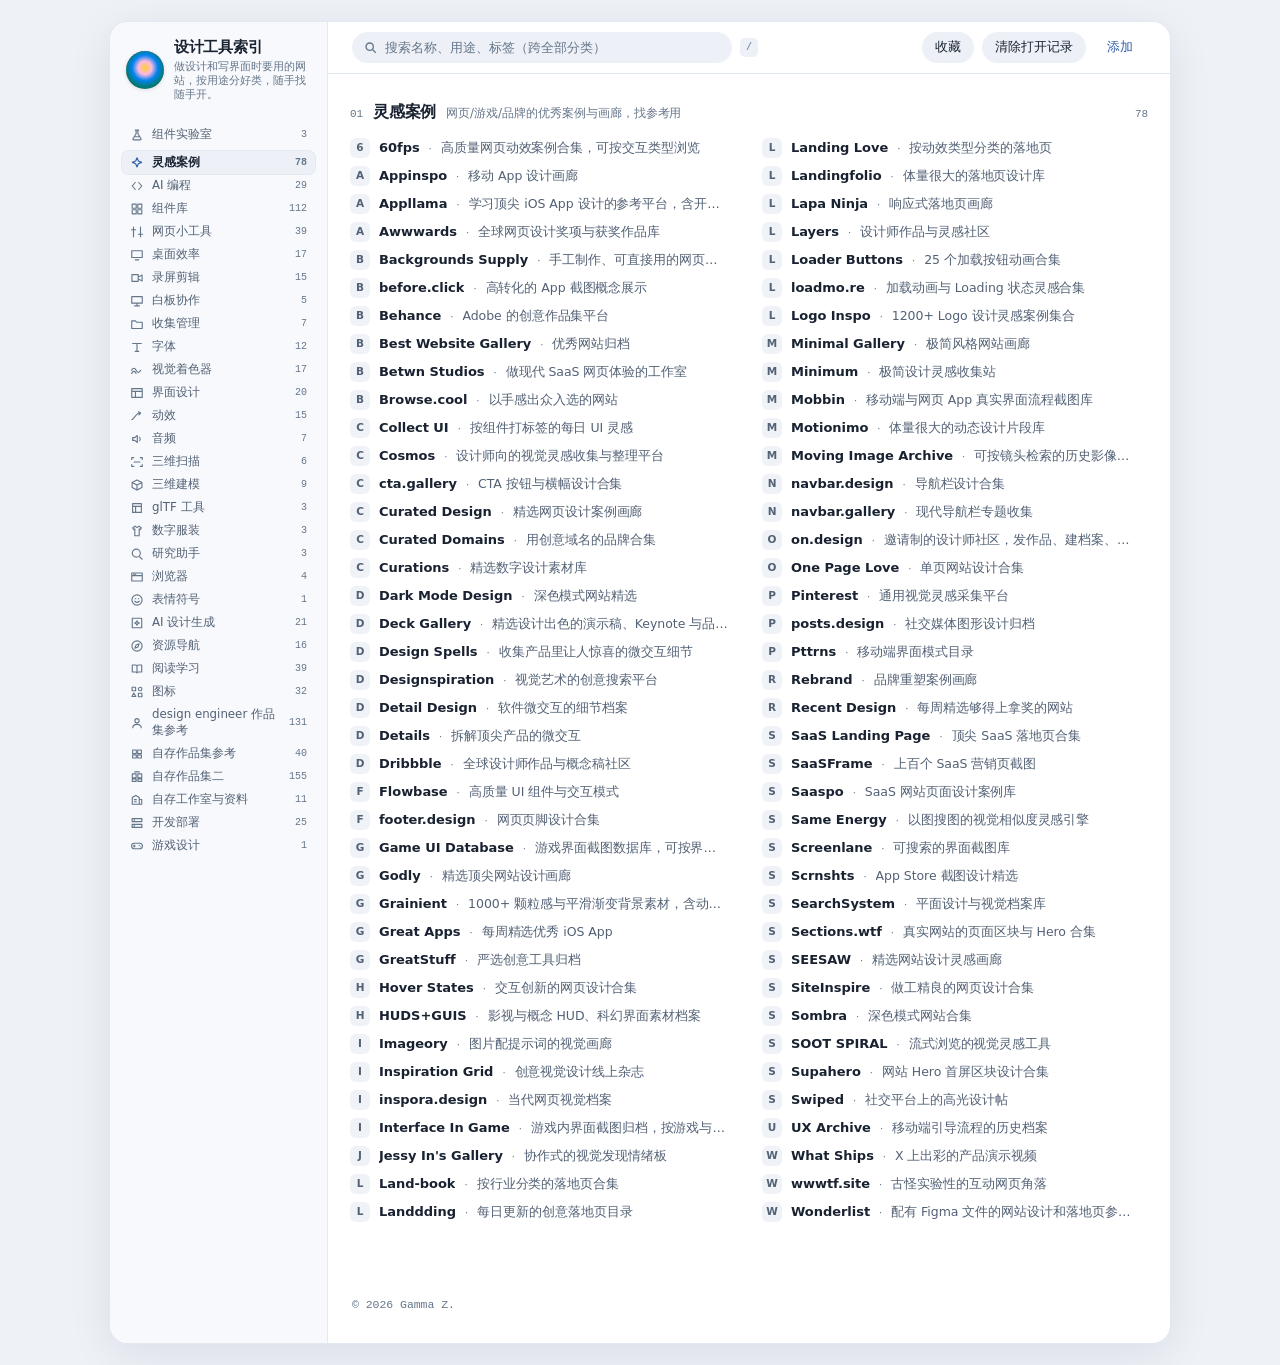
==== commit 89f41d75: "Simplify component cards and extend sidebar" ====
--- a/index.html
+++ b/index.html
@@ -4,7 +4,7 @@
 <meta charset="utf-8">
 <meta name="viewport" content="width=device-width,initial-scale=1">
 <title>设计工具索引</title>
-<link rel="stylesheet" href="./lab/gallery.css">
+<link rel="stylesheet" href="./lab/gallery.css?v=2">
 <style>
 :root{
   --bg:#FFFFFF; --side:#F7F9FC; --panel:#EDF1F7; --tile:#EFF2F7; --hover:#F0F4FA;
@@ -39,7 +39,7 @@
   font-size:13px;line-height:1.5;-webkit-font-smoothing:antialiased;letter-spacing:-.003em;
   background:var(--edge)}
 .page{position:relative;z-index:1;max-width:1060px;margin:22px auto;background:var(--bg);
-  min-height:calc(100vh - 44px);border-radius:18px;overflow:hidden;
+  min-height:calc(100vh - 44px);border-radius:18px;overflow:clip;
   box-shadow:0 0 0 1px var(--line),0 10px 44px rgba(20,20,40,.09)}
 a{color:inherit;text-decoration:none}
 :focus-visible{outline:2px solid var(--accent);outline-offset:2px;border-radius:8px}
@@ -47,8 +47,8 @@
 .shell{display:grid;grid-template-columns:218px minmax(0,1fr);min-height:calc(100vh - 44px)}
 
 /* ---------- sidebar ---------- */
-.side{position:sticky;top:0;height:calc(100vh - 44px);overflow-y:auto;background:var(--side);
-  border-right:1px solid var(--line);padding:16px 12px 12px;
+.side{min-width:0;background:var(--side);border-right:1px solid var(--line)}
+.side-inner{position:sticky;top:0;height:calc(100dvh - 44px);overflow-y:auto;padding:16px 12px 12px;
   display:flex;flex-direction:column;gap:10px}
 .brandrow{display:flex;align-items:center;gap:10px;padding:0 4px}
 .mark{flex:none;width:38px;height:38px;border-radius:50%;object-fit:cover;
@@ -229,9 +229,8 @@
 @media (max-width:860px){
   .page{margin:0;border-radius:0;min-height:100vh}
   .shell{grid-template-columns:1fr;min-height:0}
-  .side{height:auto}
-  .side{position:static;height:auto;border-right:0;border-bottom:1px solid var(--line);
-    padding:18px 16px;gap:14px}
+  .side{border-right:0;border-bottom:1px solid var(--line)}
+  .side-inner{position:static;height:auto;overflow:visible;padding:18px 16px;gap:14px}
   .mark{width:38px;height:38px}
   .nav{flex-direction:row;flex-wrap:wrap;gap:4px;margin-top:0}
   .nav button{width:auto;padding:5px 9px;font-size:12px}
@@ -249,16 +248,18 @@
 <div class="page">
 <div class="shell">
   <aside class="side">
-    <div class="brandrow">
-      <img class="mark" src="[data-uri]" alt="">
-      <div>
-        <div class="brand">设计工具索引</div>
-        <div class="tagline">做设计和写界面时要用的网站，按用途分好类，随手找随手开。</div>
+    <div class="side-inner">
+      <div class="brandrow">
+        <img class="mark" src="[data-uri]" alt="">
+        <div>
+          <div class="brand">设计工具索引</div>
+          <div class="tagline">做设计和写界面时要用的网站，按用途分好类，随手找随手开。</div>
+        </div>
       </div>
+      <hr>
+      <nav class="nav" id="nav"></nav>
+      <div class="side-foot" id="dbState"></div>
     </div>
-    <hr>
-    <nav class="nav" id="nav"></nav>
-    <div class="side-foot" id="dbState"></div>
   </aside>
 
   <div>
--- a/lab/gallery.css
+++ b/lab/gallery.css
@@ -1,22 +1,11 @@
 .lab-gallery {
   display: grid;
   grid-template-columns: repeat(2, minmax(0, 1fr));
-  gap: 18px;
+  gap: 22px 20px;
 }
 
 .lab-card {
   min-width: 0;
-  padding: 7px;
-  border: 1px solid var(--line);
-  border-radius: 18px;
-  background: var(--bg);
-  transition: border-color .16s ease, box-shadow .16s ease;
-}
-
-.lab-card:hover,
-.lab-card:focus-within {
-  border-color: color-mix(in srgb, var(--accent) 25%, var(--line));
-  box-shadow: 0 5px 20px rgba(29, 49, 80, .07);
 }
 
 .lab-stage {
@@ -33,6 +22,7 @@
 .lab-stage--tile {
   height: clamp(170px, 24vw, 236px);
   padding: 18px;
+  border-radius: 14px;
 }
 
 .lab-stage--modal {
@@ -80,7 +70,7 @@
   align-items: center;
   justify-content: space-between;
   gap: 8px;
-  padding: 10px 6px 5px;
+  padding: 8px 0 0 2px;
 }
 
 .lab-card-info h3,
@@ -91,7 +81,20 @@
   font-size: 11.5px;
   color: var(--ink-2);
 }
-.lab-card-info button { flex: none; }
+.lab-card-info .lab-compact {
+  flex: none;
+  min-height: 32px;
+  padding: 4px 4px 4px 8px;
+  background: transparent;
+  color: var(--ink-2);
+  font-size: 11.5px;
+  font-weight: 500;
+}
+.lab-card-info .lab-compact:hover {
+  color: var(--accent);
+  text-decoration: underline;
+  text-underline-offset: 3px;
+}
 
 .lab-dialog {
   position: fixed;
@@ -305,10 +308,6 @@
   .lab-detail-footer { grid-row: 5; padding: 0 9px 6px; }
 }
 
-@media (prefers-reduced-motion: reduce) {
-  .lab-card { transition: none; }
-}
-
 .lab-preview-panel {
   display: flex;
   flex: 1;
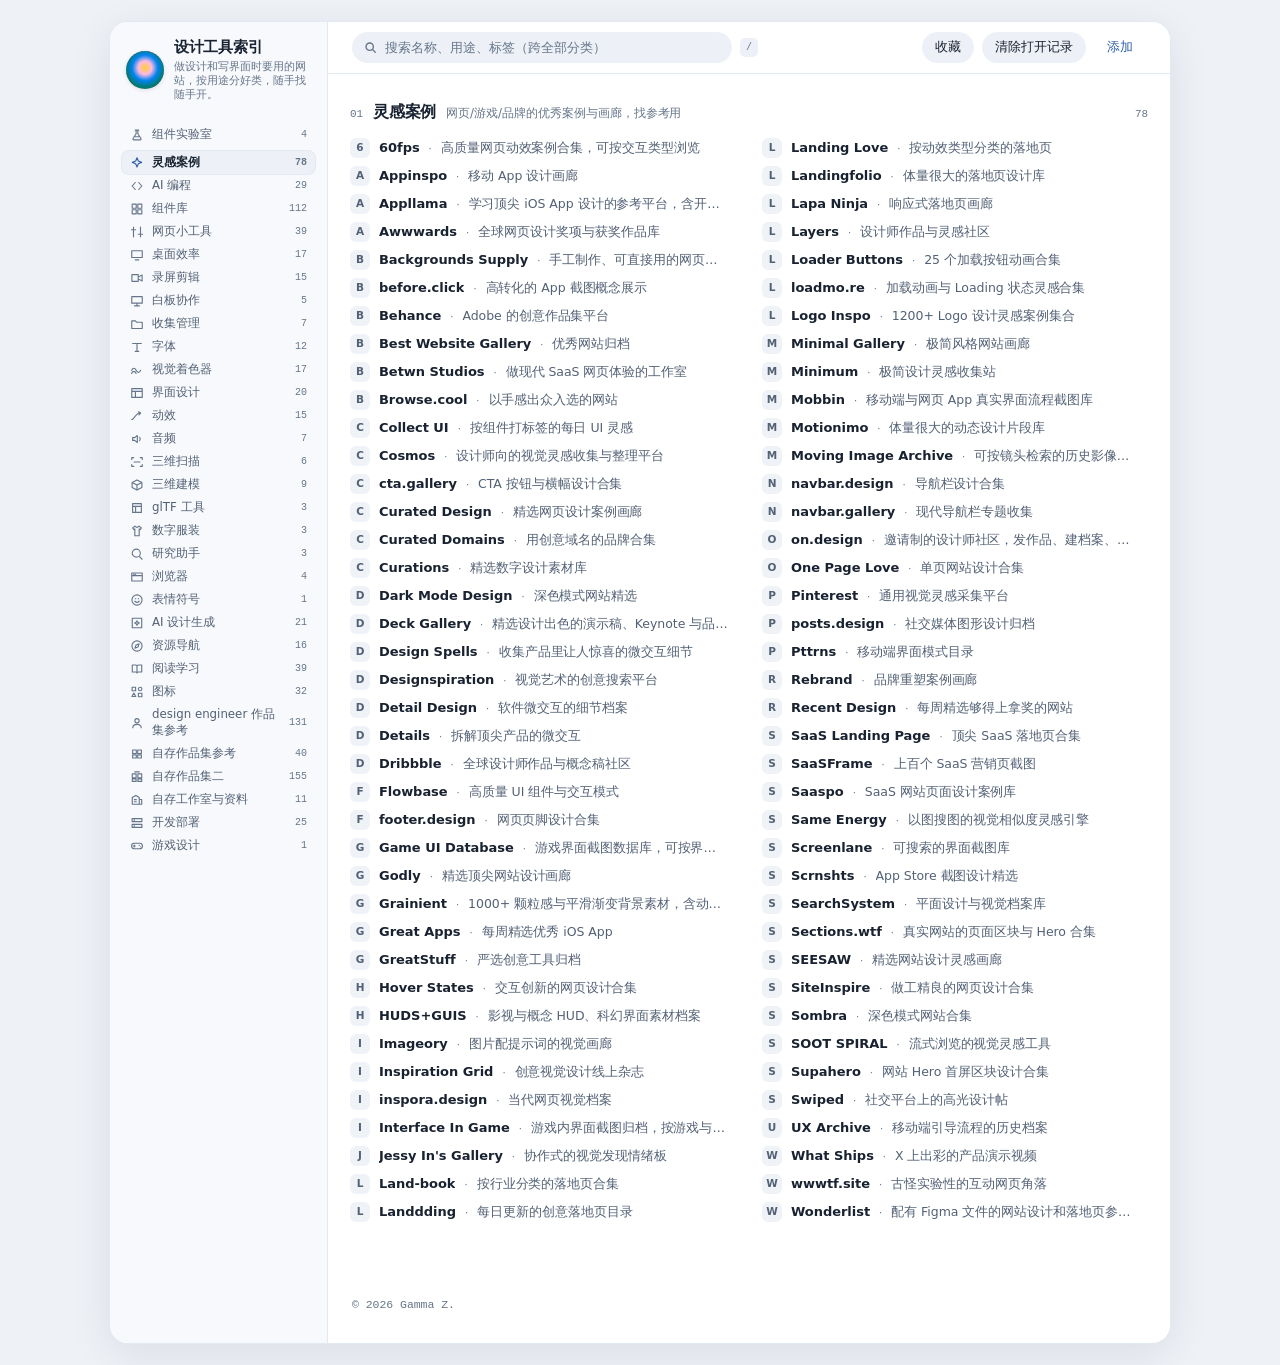
==== commit d3a33251: "Add ASCII Portrait to the component lab" ====
--- a/index.html
+++ b/index.html
@@ -4,7 +4,7 @@
 <meta charset="utf-8">
 <meta name="viewport" content="width=device-width,initial-scale=1">
 <title>设计工具索引</title>
-<link rel="stylesheet" href="./lab/gallery.css?v=2">
+<link rel="stylesheet" href="./lab/gallery.css?v=3">
 <style>
 :root{
   --bg:#FFFFFF; --side:#F7F9FC; --panel:#EDF1F7; --tile:#EFF2F7; --hover:#F0F4FA;
@@ -516,7 +516,7 @@
   all().forEach(it => counts[it.c] = (counts[it.c]||0) + 1);
   document.getElementById("nav").innerHTML =
     `<button class="nav-lab ${state.cat === LAB ? "on" : ""}" type="button" data-cat="${LAB}"
-        aria-pressed="${state.cat === LAB}">${LAB_ICON}组件实验室<span class="cnt">3</span></button>` +
+        aria-pressed="${state.cat === LAB}">${LAB_ICON}组件实验室<span class="cnt">4</span></button>` +
     CATS.map(c => `<button class="${state.cat===c.code && !state.q ? "on" : ""}" data-cat="${c.code}"
         type="button" title="${esc(c.note)}">${icon(c.code)}${esc(c.cn)}
         <span class="cnt">${counts[c.code]||0}</span></button>`).join("");
@@ -541,7 +541,7 @@
       <div id="lab-gallery"><div class="empty" role="status">正在加载组件…</div></div>
     </section>`;
     const host = main.querySelector("#lab-gallery");
-    import("./lab/gallery.js")
+    import("./lab/gallery.js?v=2")
       .then(({mountGallery}) => {
         if (host.isConnected) labController = mountGallery(host, state.q);
       })
--- a/lab/gallery.css
+++ b/lab/gallery.css
@@ -46,6 +46,16 @@
 .lab-stage--bloom {
   color-scheme: light;
   background: #edf1f6;
+}
+
+.lab-stage--ascii {
+  padding: 0;
+  background: #eaeae4;
+  color: #20231e;
+}
+
+@media (pointer: coarse) {
+  .lab-demo-ascii canvas { touch-action: pan-y !important; }
 }
 
 .lab-demo-orb {
@@ -154,7 +164,9 @@
 .lab-detail p { margin: 7px 0 14px; color: var(--ink-2); }
 .lab-detail-footer {
   display: flex;
+  flex-wrap: wrap;
   justify-content: flex-start;
+  gap: 8px 14px;
   margin-top: auto;
   padding-top: 14px;
 }
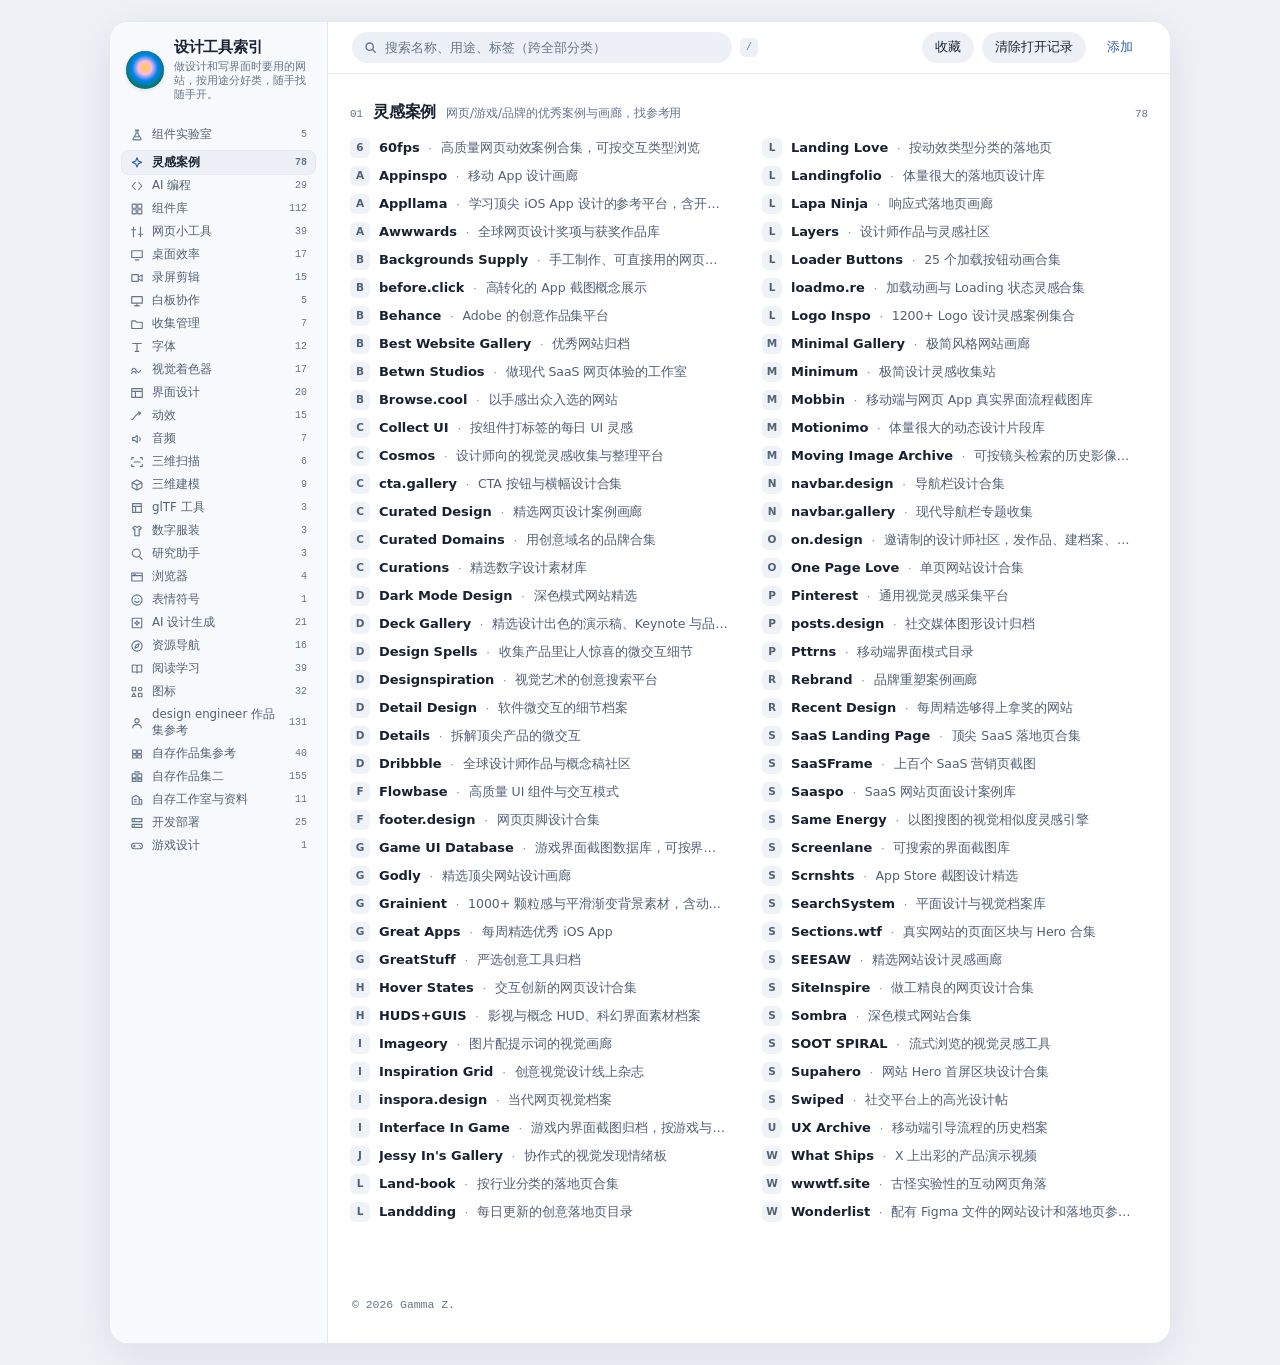
==== commit 89ce5ed5: "Add Gradient Background to the component lab" ====
--- a/index.html
+++ b/index.html
@@ -4,7 +4,7 @@
 <meta charset="utf-8">
 <meta name="viewport" content="width=device-width,initial-scale=1">
 <title>设计工具索引</title>
-<link rel="stylesheet" href="./lab/gallery.css?v=3">
+<link rel="stylesheet" href="./lab/gallery.css?v=4">
 <style>
 :root{
   --bg:#FFFFFF; --side:#F7F9FC; --panel:#EDF1F7; --tile:#EFF2F7; --hover:#F0F4FA;
@@ -516,7 +516,7 @@
   all().forEach(it => counts[it.c] = (counts[it.c]||0) + 1);
   document.getElementById("nav").innerHTML =
     `<button class="nav-lab ${state.cat === LAB ? "on" : ""}" type="button" data-cat="${LAB}"
-        aria-pressed="${state.cat === LAB}">${LAB_ICON}组件实验室<span class="cnt">4</span></button>` +
+        aria-pressed="${state.cat === LAB}">${LAB_ICON}组件实验室<span class="cnt">5</span></button>` +
     CATS.map(c => `<button class="${state.cat===c.code && !state.q ? "on" : ""}" data-cat="${c.code}"
         type="button" title="${esc(c.note)}">${icon(c.code)}${esc(c.cn)}
         <span class="cnt">${counts[c.code]||0}</span></button>`).join("");
@@ -541,7 +541,7 @@
       <div id="lab-gallery"><div class="empty" role="status">正在加载组件…</div></div>
     </section>`;
     const host = main.querySelector("#lab-gallery");
-    import("./lab/gallery.js?v=2")
+    import("./lab/gallery.js?v=3")
       .then(({mountGallery}) => {
         if (host.isConnected) labController = mountGallery(host, state.q);
       })
--- a/lab/gallery.css
+++ b/lab/gallery.css
@@ -53,6 +53,8 @@
   background: #eaeae4;
   color: #20231e;
 }
+
+.lab-demo-gradient { position: absolute; inset: 0; }
 
 @media (pointer: coarse) {
   .lab-demo-ascii canvas { touch-action: pan-y !important; }
@@ -244,7 +246,8 @@
   font-weight: 550;
 }
 .lab-text-field textarea,
-.lab-code-tools select {
+.lab-code-tools select,
+.lab-control-row select {
   min-width: 0;
   color: var(--ink);
   background: var(--bg);
@@ -254,7 +257,7 @@
   font: inherit;
 }
 .lab-text-field textarea { resize: vertical; min-height: 82px; font-weight: 400; }
-.lab-swatches { display: inline-flex; gap: 6px; }
+.lab-swatches { display: inline-flex; flex-wrap: wrap; justify-content: flex-end; gap: 6px; }
 .lab-swatch {
   width: 27px;
   height: 27px;
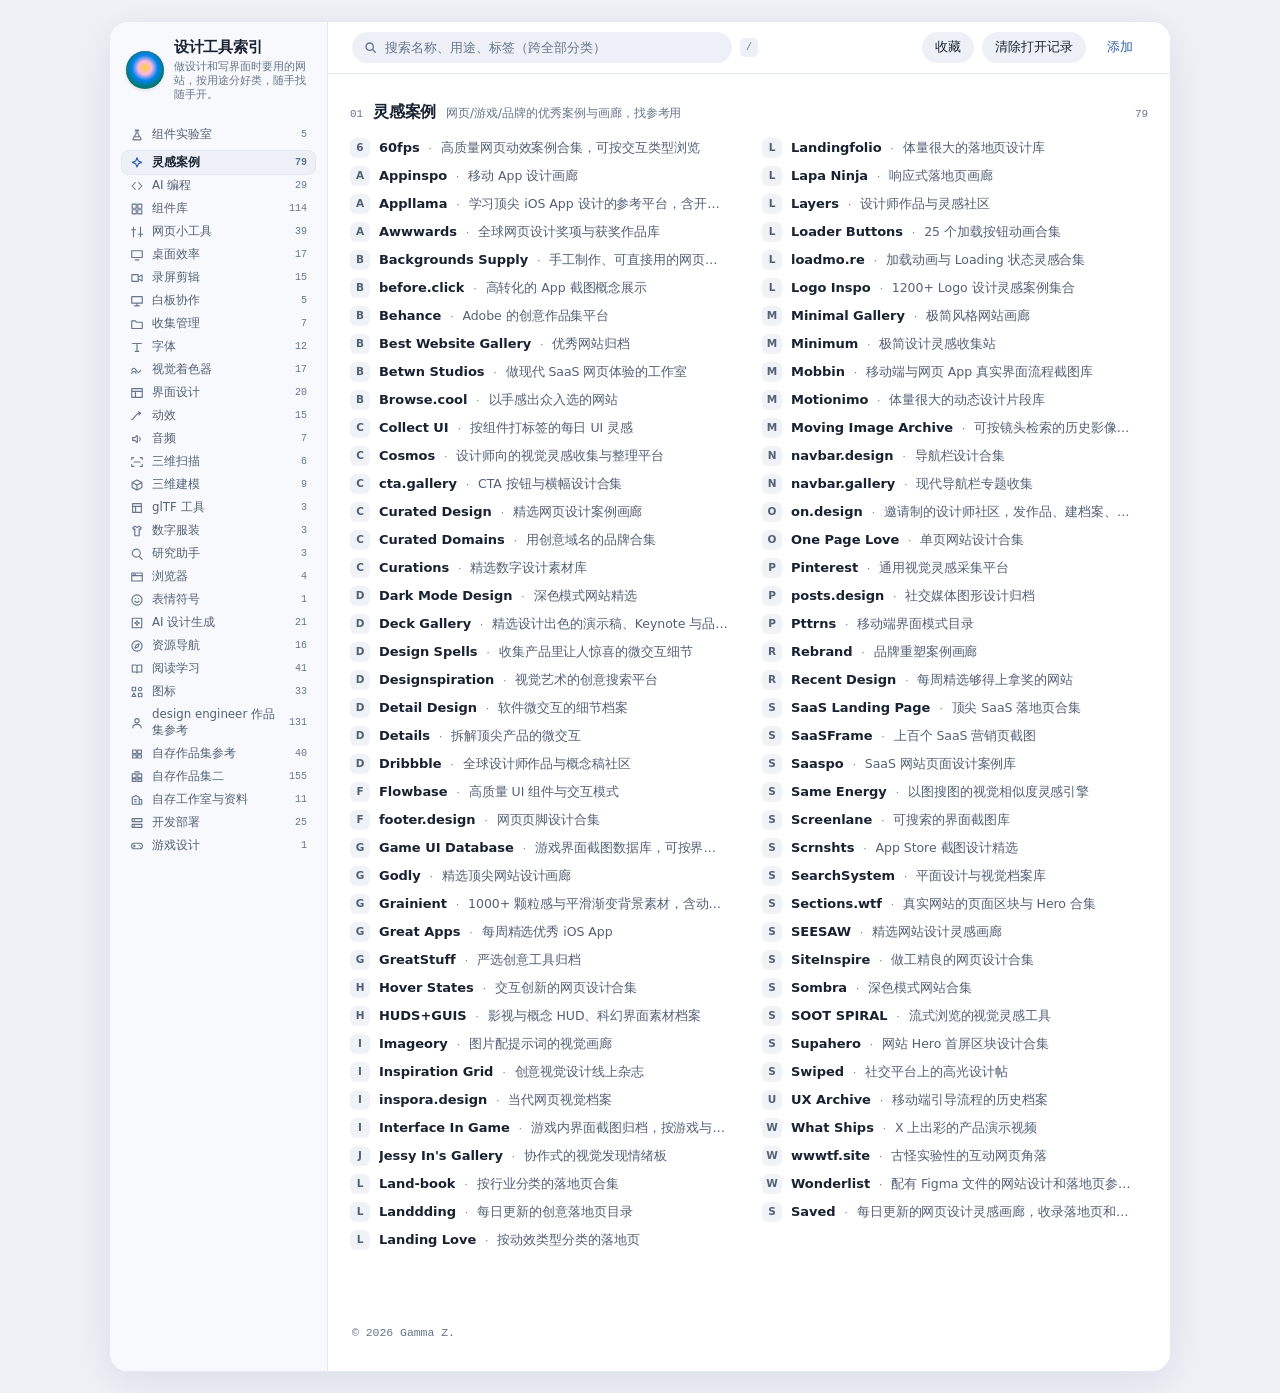
==== commit dea085cb: "Add six design resources to the index" ====
--- a/index.html
+++ b/index.html
@@ -4,7 +4,7 @@
 <meta charset="utf-8">
 <meta name="viewport" content="width=device-width,initial-scale=1">
 <title>设计工具索引</title>
-<link rel="stylesheet" href="./lab/gallery.css?v=4">
+<link rel="stylesheet" href="./lab/gallery.css?v=6">
 <style>
 :root{
   --bg:#FFFFFF; --side:#F7F9FC; --panel:#EDF1F7; --tile:#EFF2F7; --hover:#F0F4FA;
@@ -321,7 +321,13 @@
   {"id": "audiocn", "c": "13", "n": "audiocn", "u": "https://www.audiocn.dev/", "d": "为 React 提供音量表、推子、可视化和混音台等音频组件。", "t": ["React", "音频", "shadcn"]},
   {"id": "mdxcn", "c": "03", "n": "mdxcn", "u": "https://www.mdxcn.dev/", "d": "把 Markdown 内容变成提示框、步骤、时间线和图表等 React 文档组件。", "t": ["React", "MDX", "文档"]},
   {"id": "gauge-ui", "c": "03", "n": "Gauge UI", "u": "https://www.gauge-ui.dev/", "d": "可组合的 React 仪表、进度和读数组件。", "t": ["React", "仪表", "数据"]},
-  {"id": "arc-ui", "c": "03", "n": "Arc UI", "u": "https://uiarc.dev/", "d": "为 React 和 AI 编程工作流提供的 UI 组件库。", "t": ["React", "组件", "AI"]}
+  {"id": "arc-ui", "c": "03", "n": "Arc UI", "u": "https://uiarc.dev/", "d": "为 React 和 AI 编程工作流提供的 UI 组件库。", "t": ["React", "组件", "AI"]},
+  {"id": "saved-design", "c": "01", "n": "Saved", "u": "https://saved.design/", "d": "每日更新的网页设计灵感画廊，收录落地页和网站案例。", "t": ["网页", "灵感", "画廊"]},
+  {"id": "central-icons", "c": "24", "n": "Central Icon System", "u": "https://centralicons.com/", "d": "按类别浏览界面图标，适合查找产品和网站使用的图标。", "t": ["图标", "界面"]},
+  {"id": "originkit", "c": "03", "n": "Originkit", "u": "https://www.originkit.dev/", "d": "收录可复用的网页动效组件，可以查看示例并研究实现。", "t": ["组件", "动效"]},
+  {"id": "react-bits-rotating-text", "c": "03", "n": "React Bits · Rotating Text", "u": "https://reactbits.dev/text-animations/rotating-text", "d": "循环切换文字的 React 动效组件，附交互预览与实现代码。", "t": ["React", "文字动效", "组件"]},
+  {"id": "dive-club-episodes", "c": "23", "n": "Dive Club · Episodes", "u": "https://www.dive.club/episodes", "d": "设计师访谈与播客节目，涵盖产品设计、创意实践和职业成长。", "t": ["访谈", "播客", "设计学习"]},
+  {"id": "growth-design-case-studies", "c": "23", "n": "Growth.Design · Case Studies", "u": "https://growth.design/case-studies", "d": "用漫画式拆解讲解真实产品里的 UX 决策、用户心理和设计取舍。", "t": ["UX", "案例", "产品设计"]}
 );
 const CATMAP = Object.fromEntries(CATS.map(c => [c.code, c]));
 
@@ -541,7 +547,7 @@
       <div id="lab-gallery"><div class="empty" role="status">正在加载组件…</div></div>
     </section>`;
     const host = main.querySelector("#lab-gallery");
-    import("./lab/gallery.js?v=3")
+    import("./lab/gallery.js?v=5")
       .then(({mountGallery}) => {
         if (host.isConnected) labController = mountGallery(host, state.q);
       })
--- a/lab/gallery.css
+++ b/lab/gallery.css
@@ -127,6 +127,25 @@
 .lab-dialog::backdrop {
   background: rgba(17, 25, 40, .42);
   backdrop-filter: blur(4px);
+}
+.lab-dialog--studio {
+  width: min(1180px, calc(100% - 28px));
+  height: min(860px, calc(100dvh - 28px));
+  padding: 0;
+  overflow: hidden;
+  background: var(--side);
+}
+.lab-studio-frame {
+  display: block;
+  width: 100%;
+  height: 100%;
+  border: 0;
+}
+.lab-studio-close {
+  position: absolute;
+  top: 12px;
+  right: 14px;
+  z-index: 1;
 }
 html.lab-dialog-open { overflow: hidden; }
 
